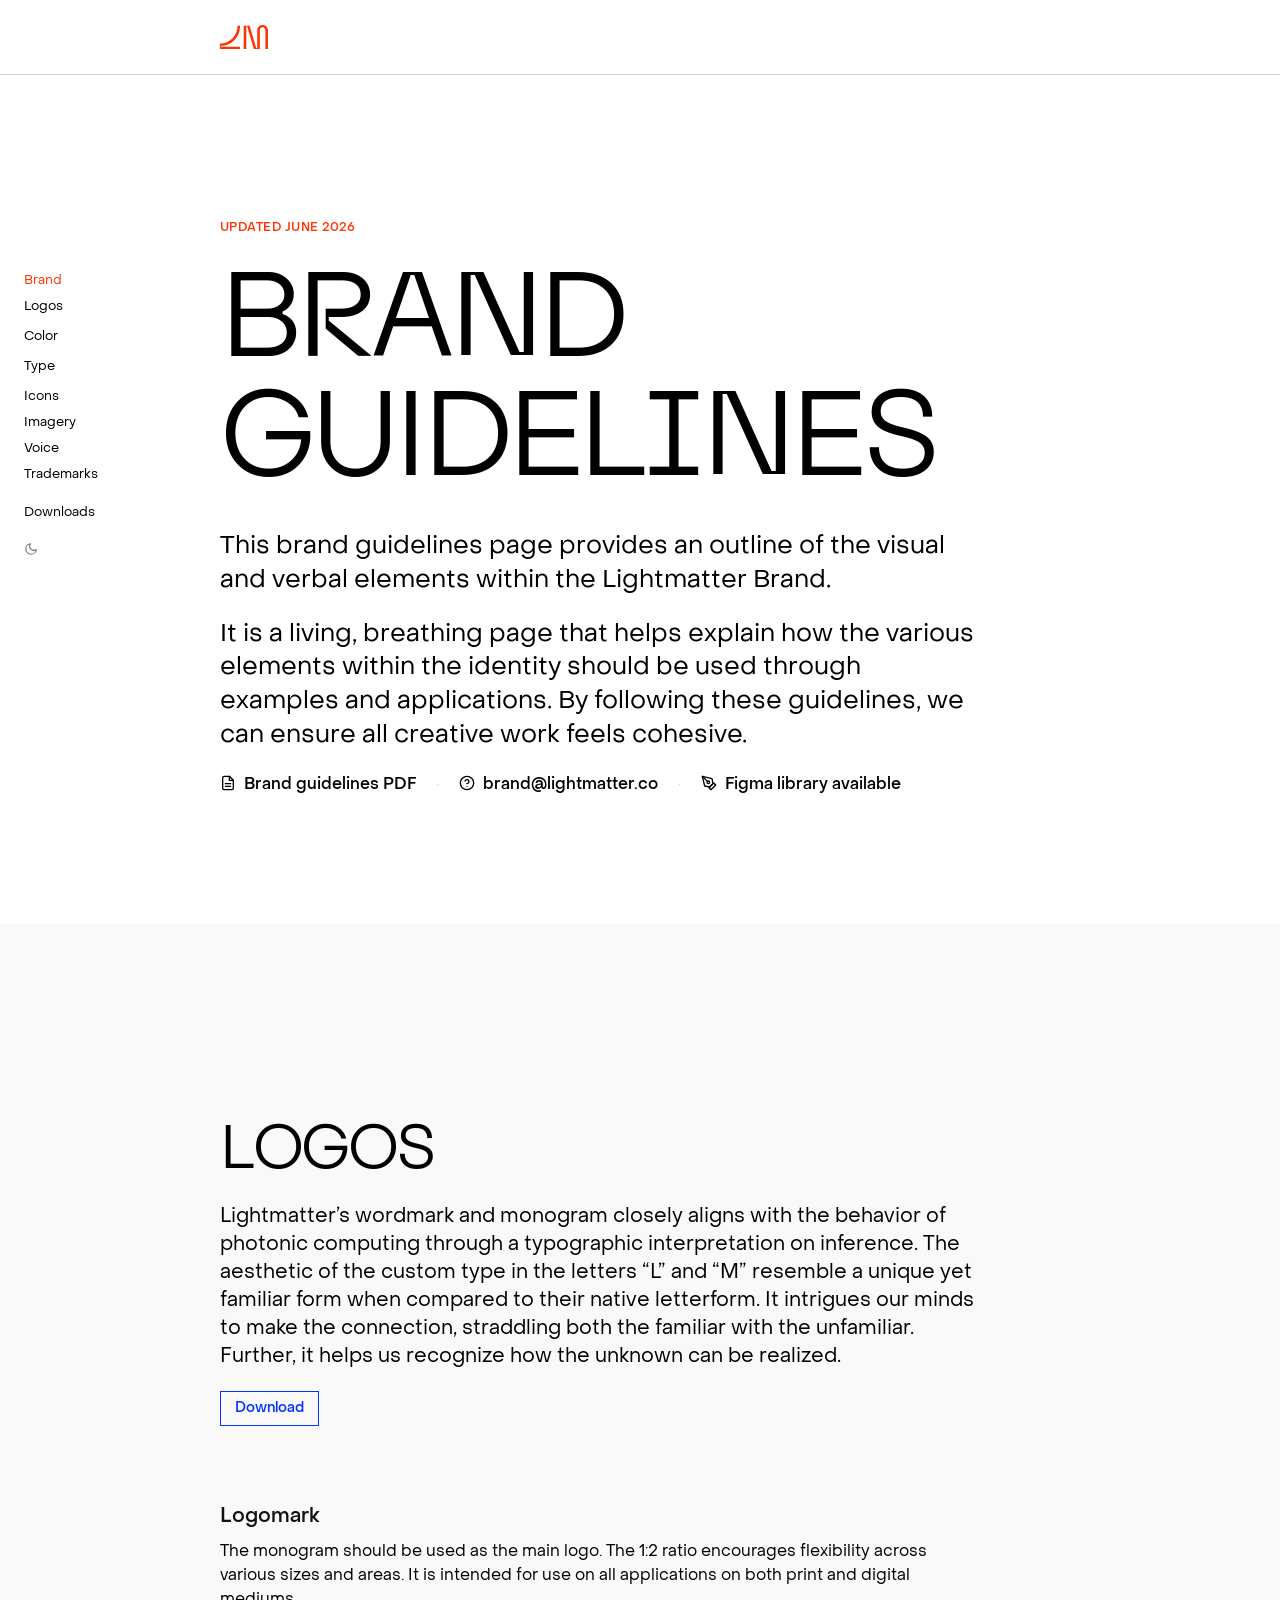
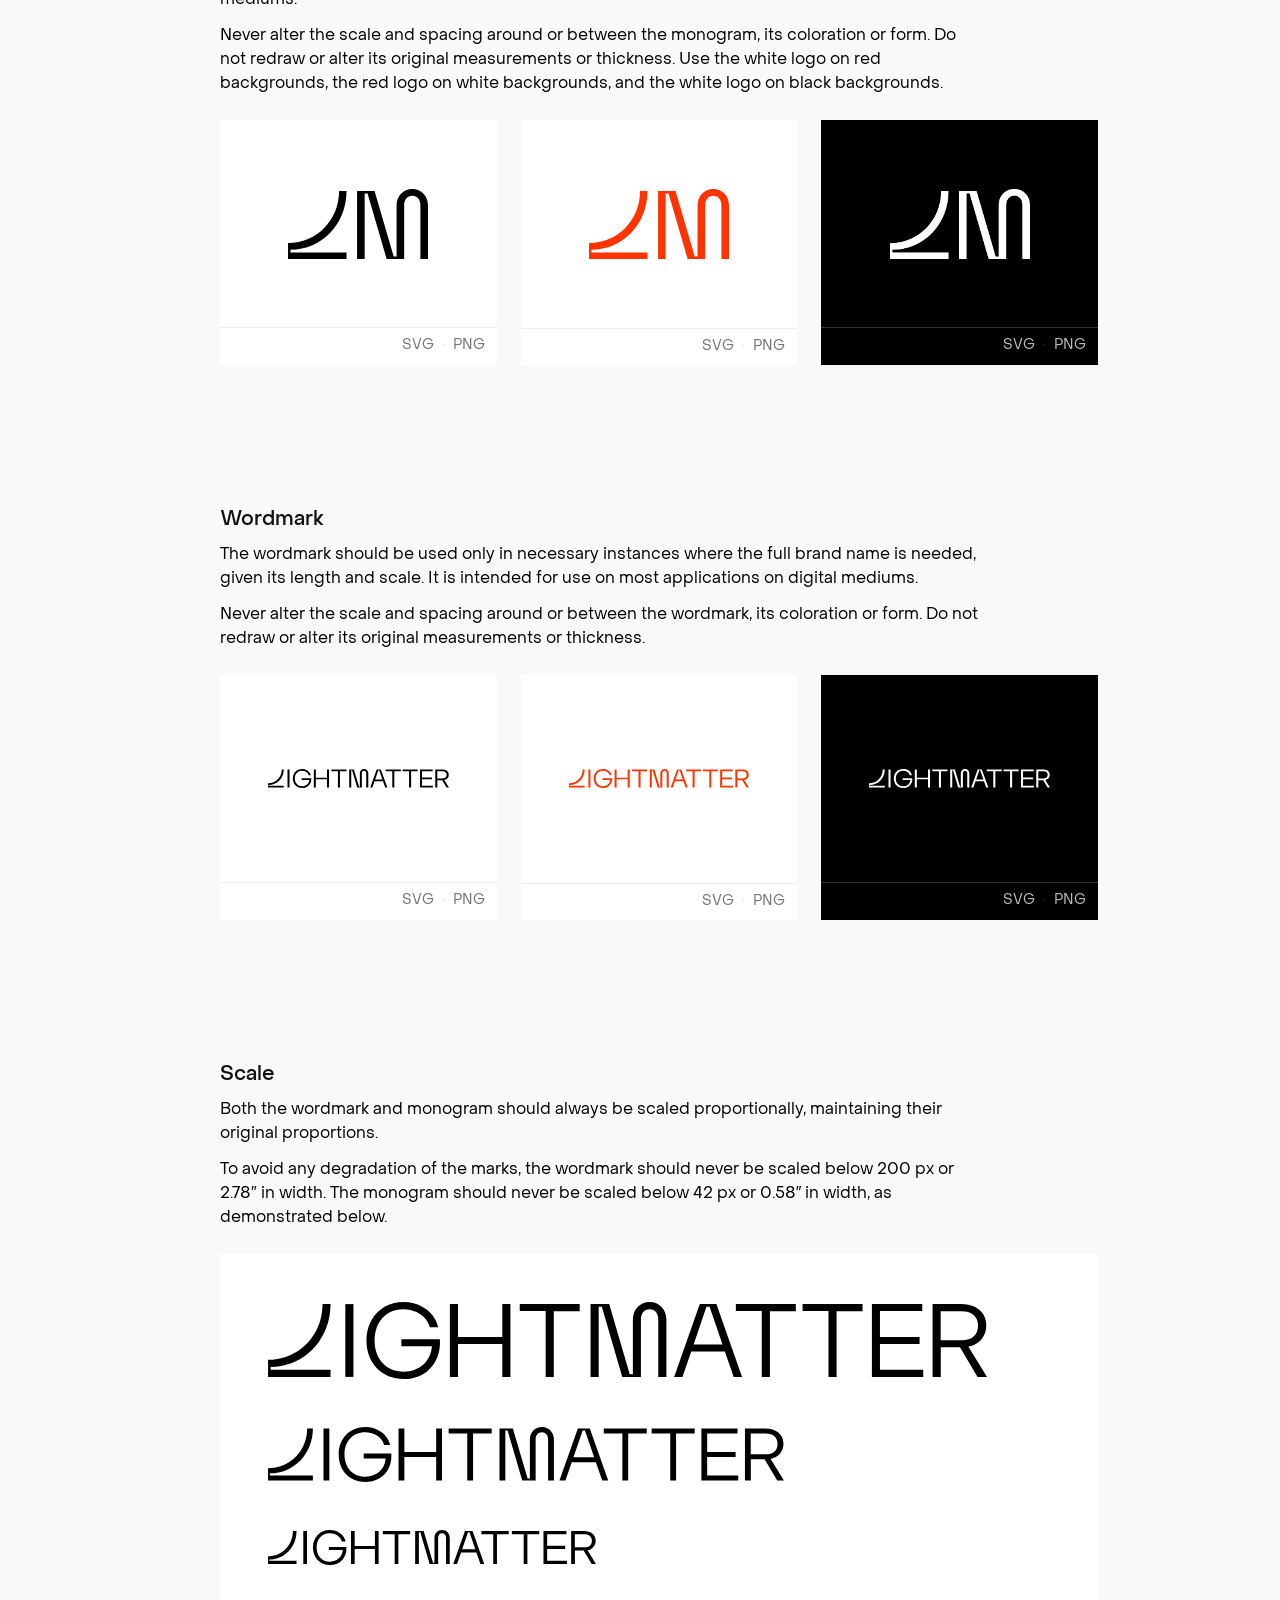
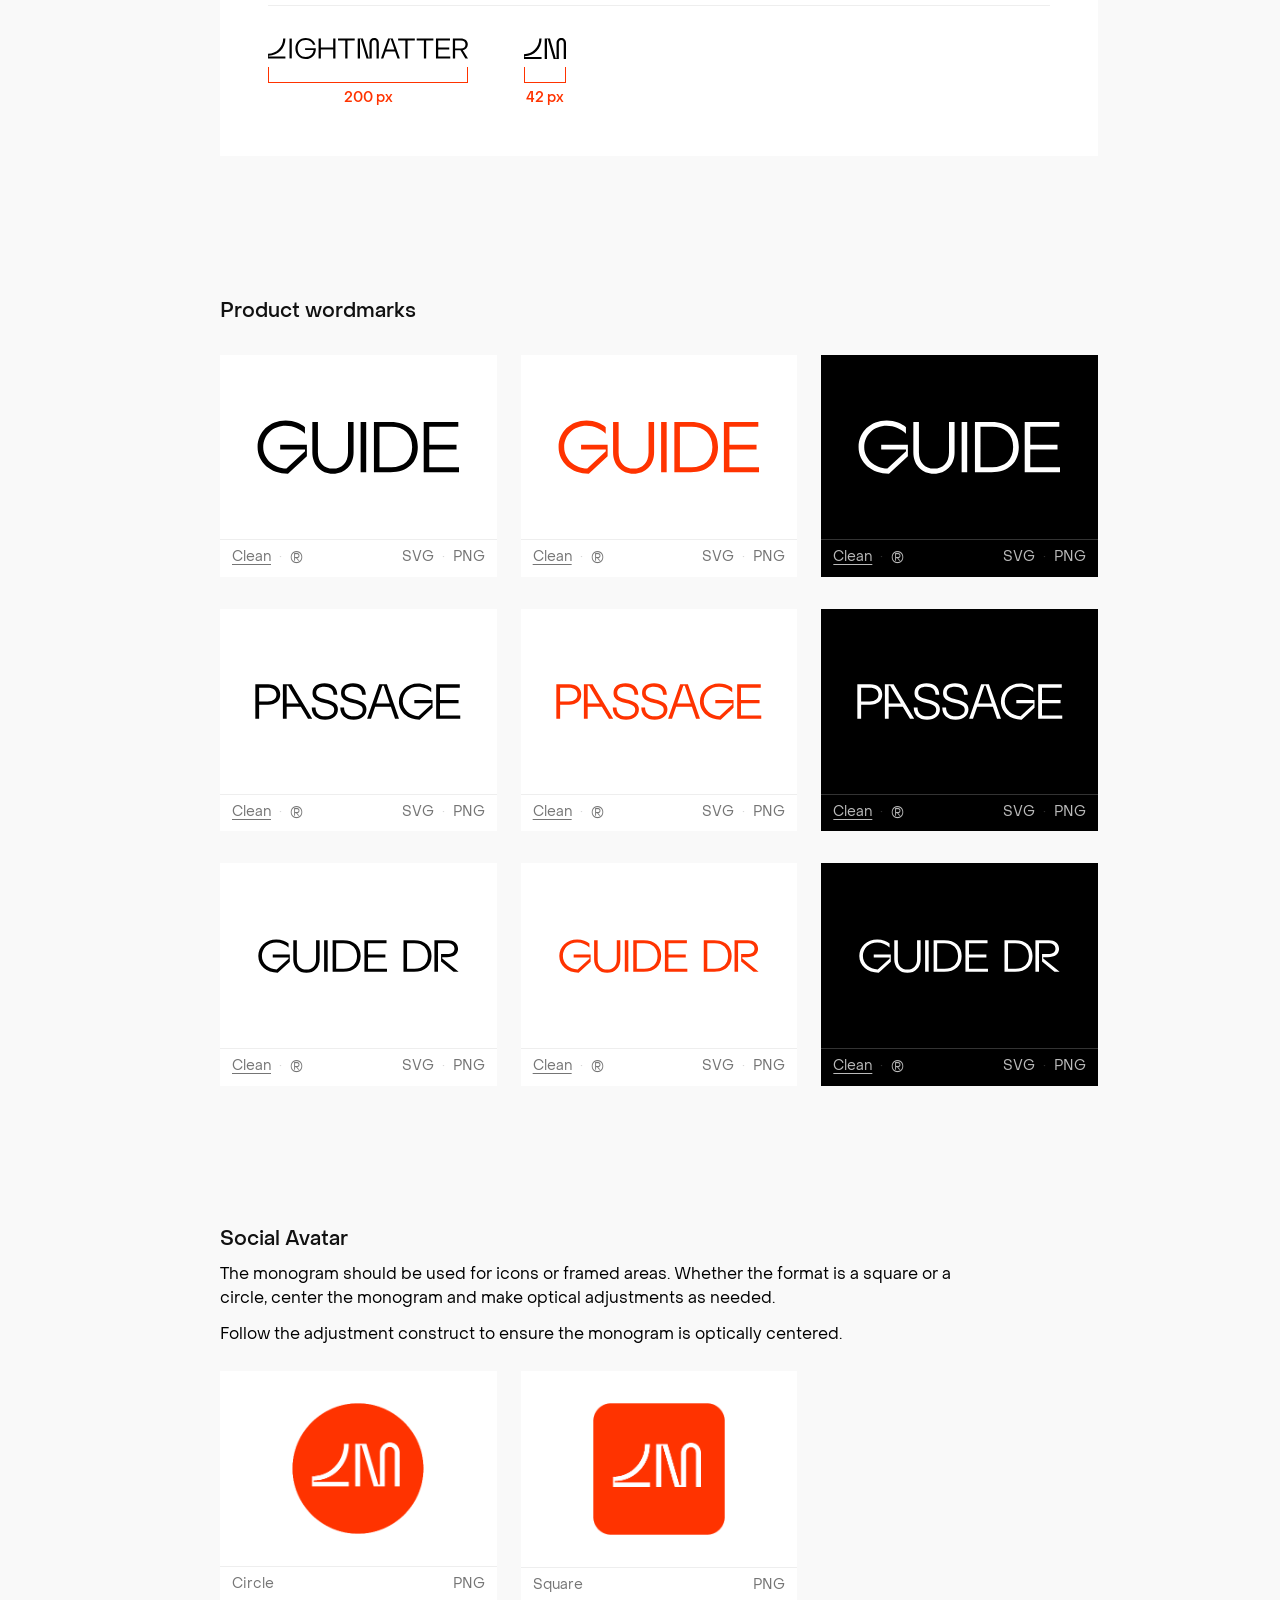
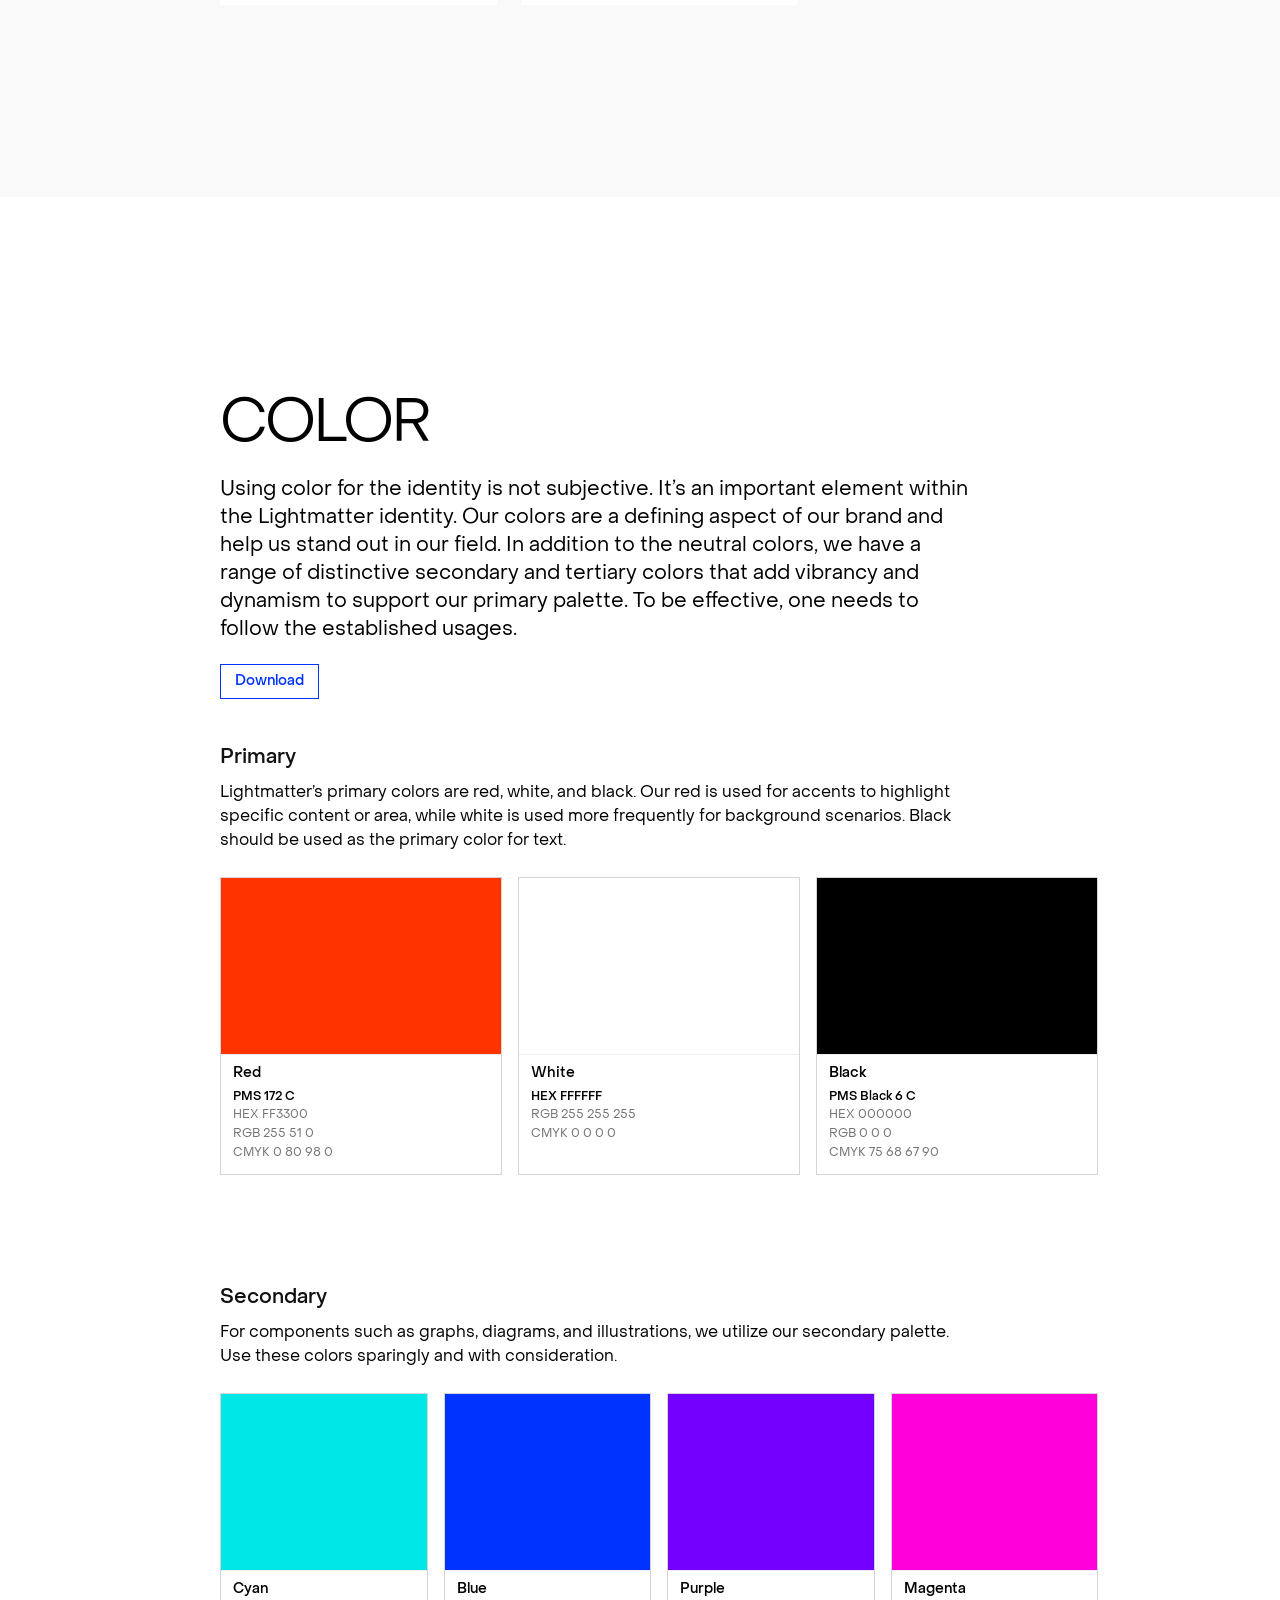
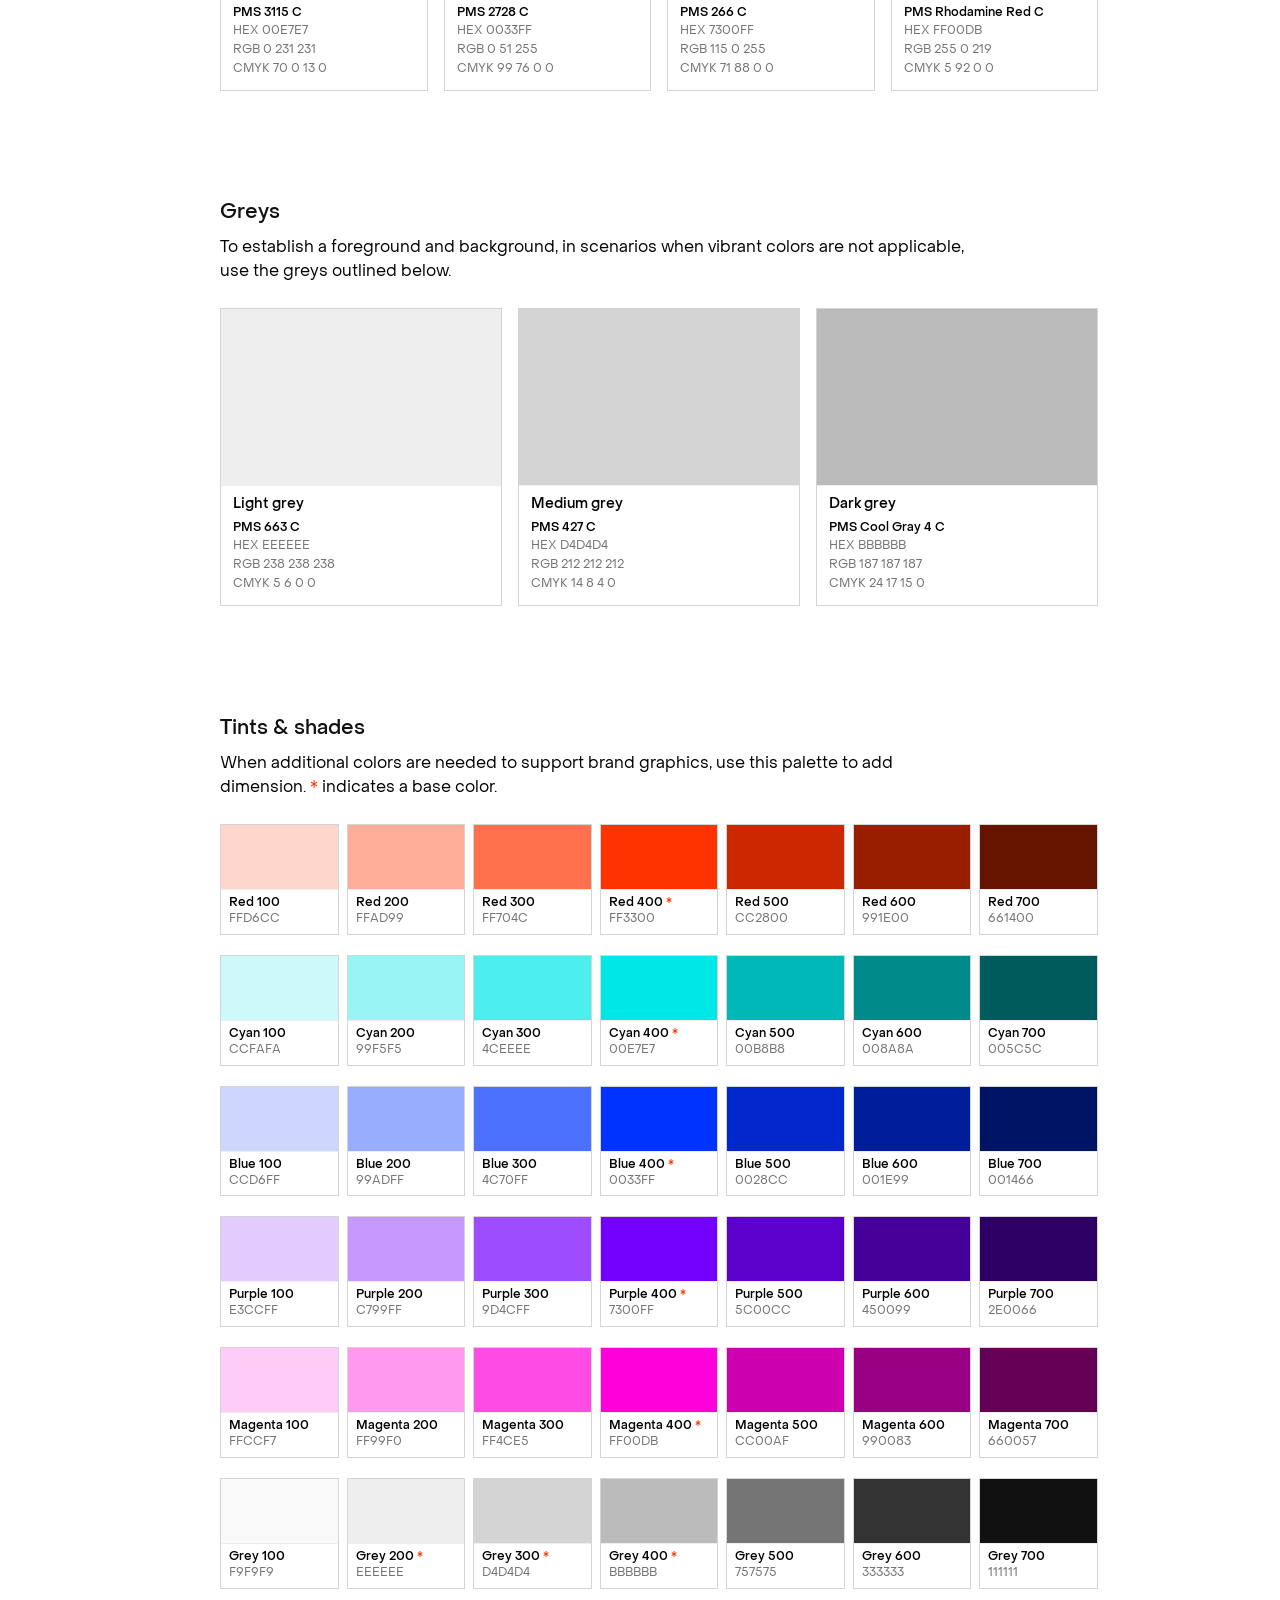
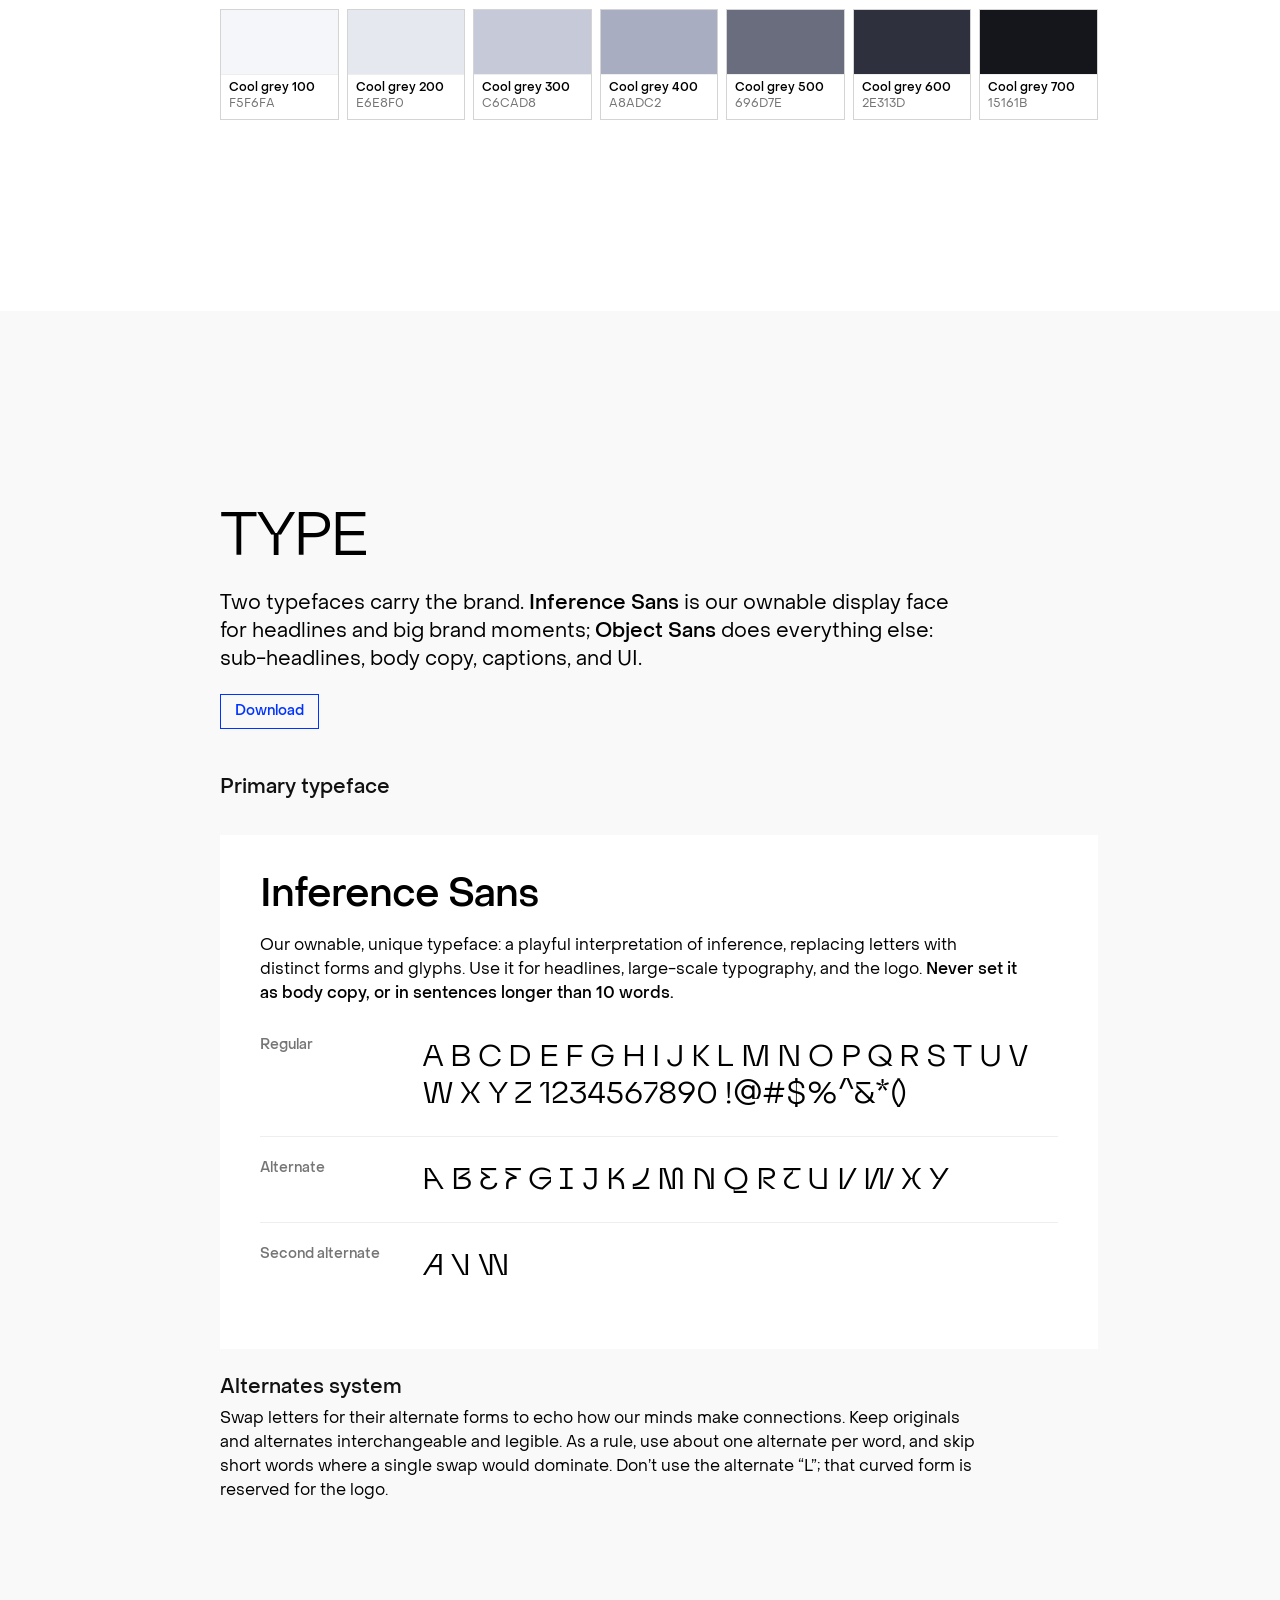
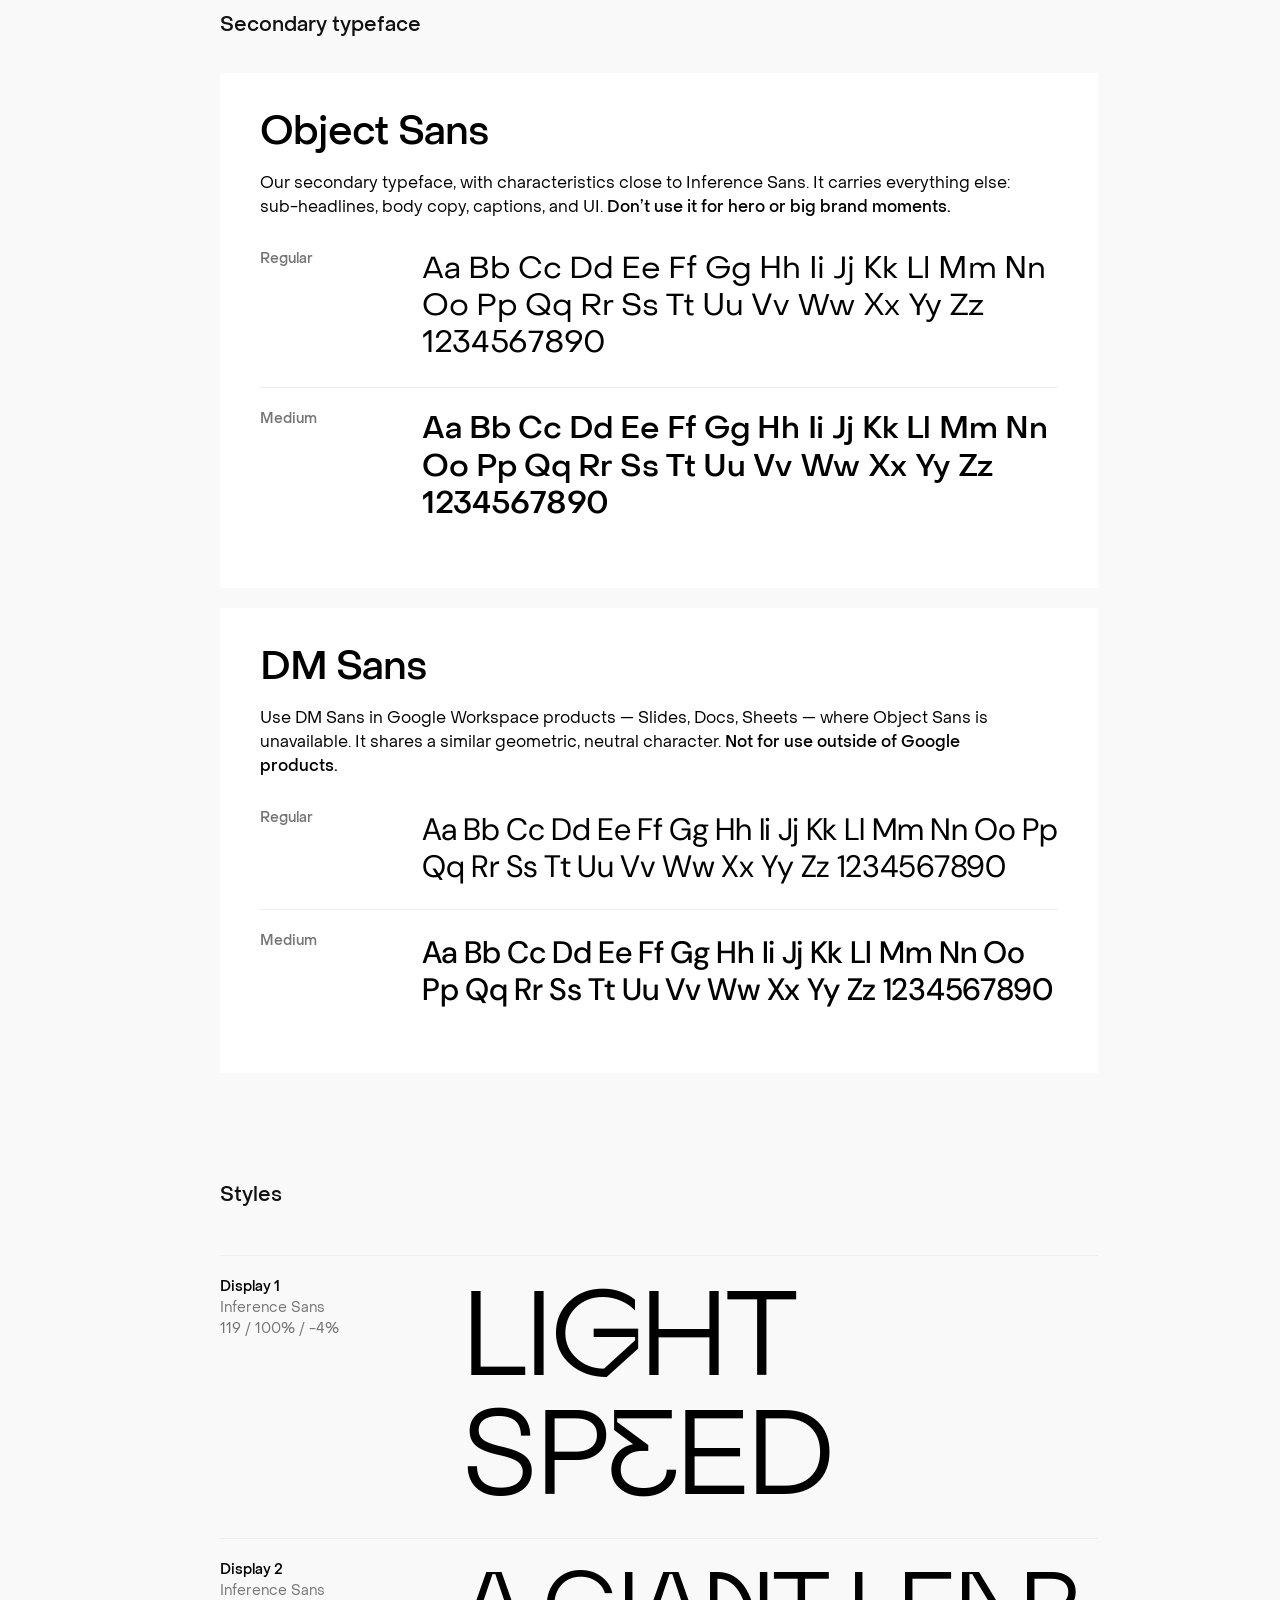
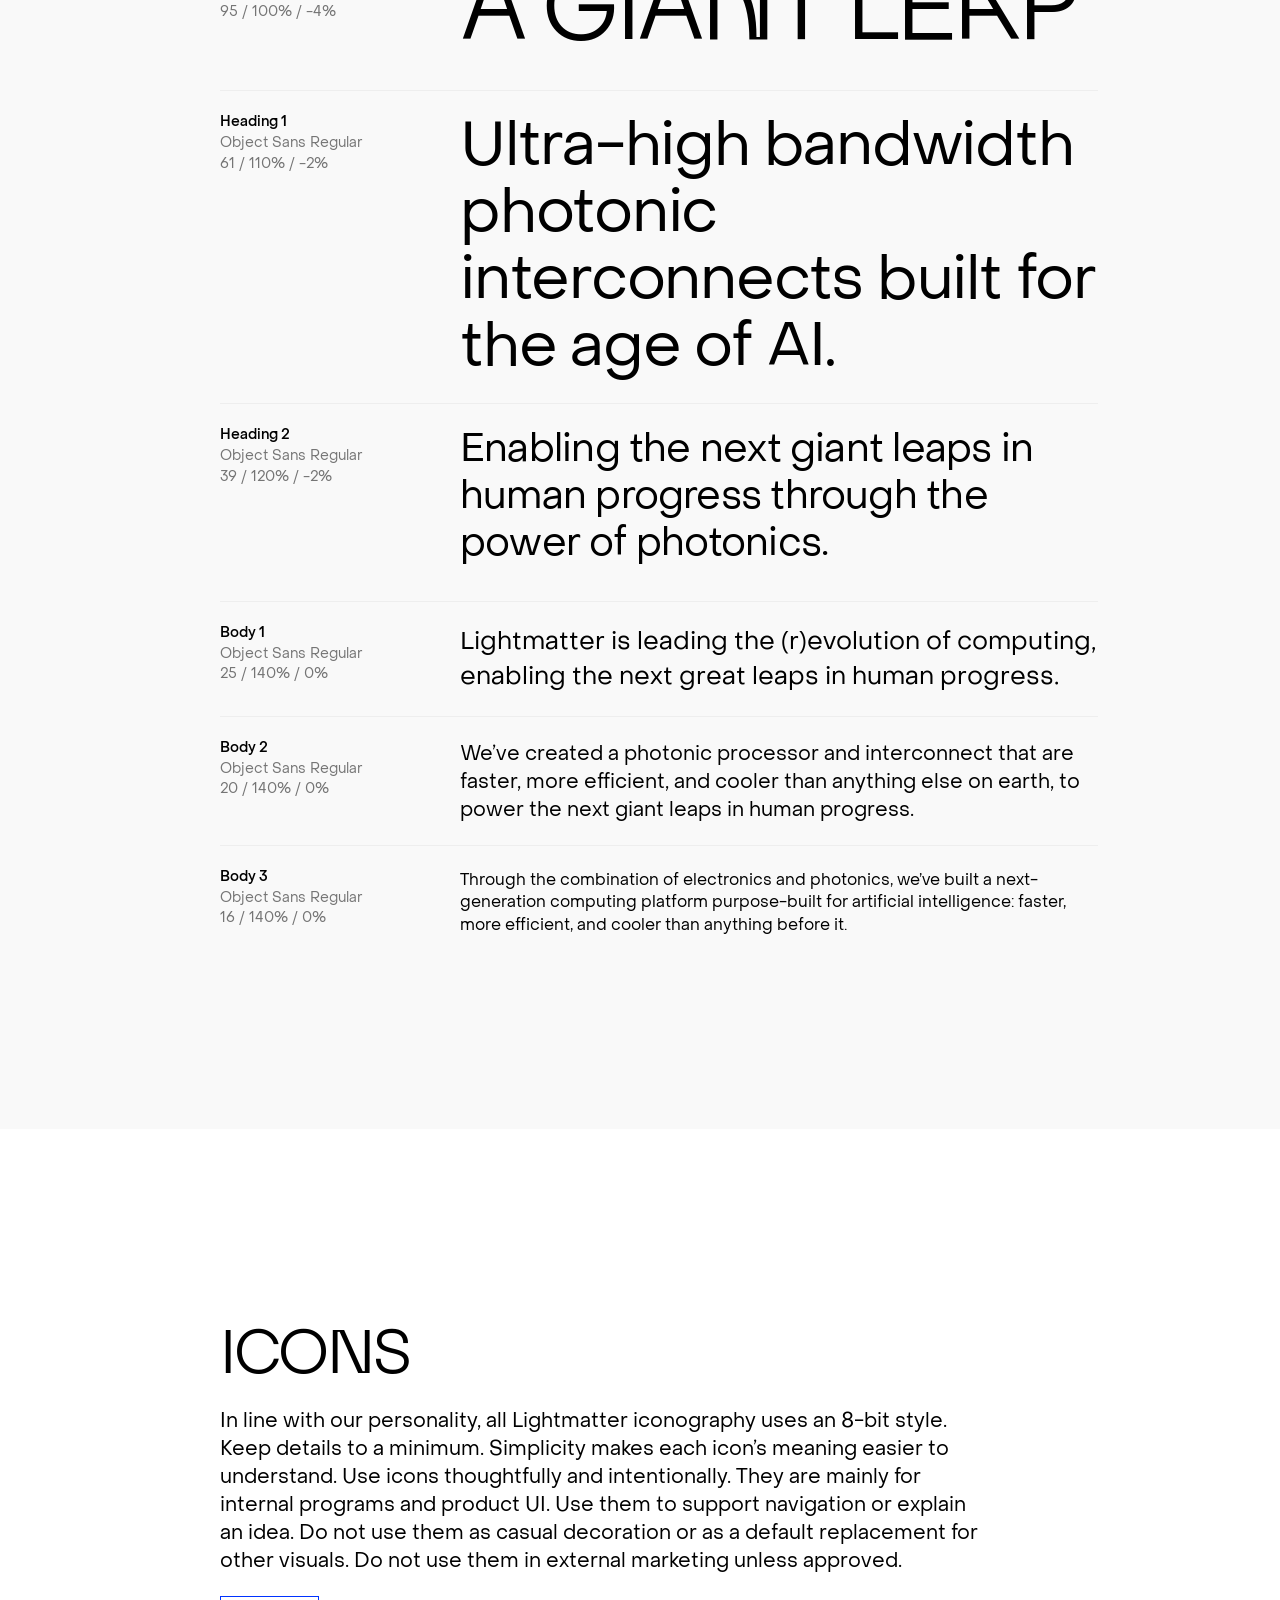
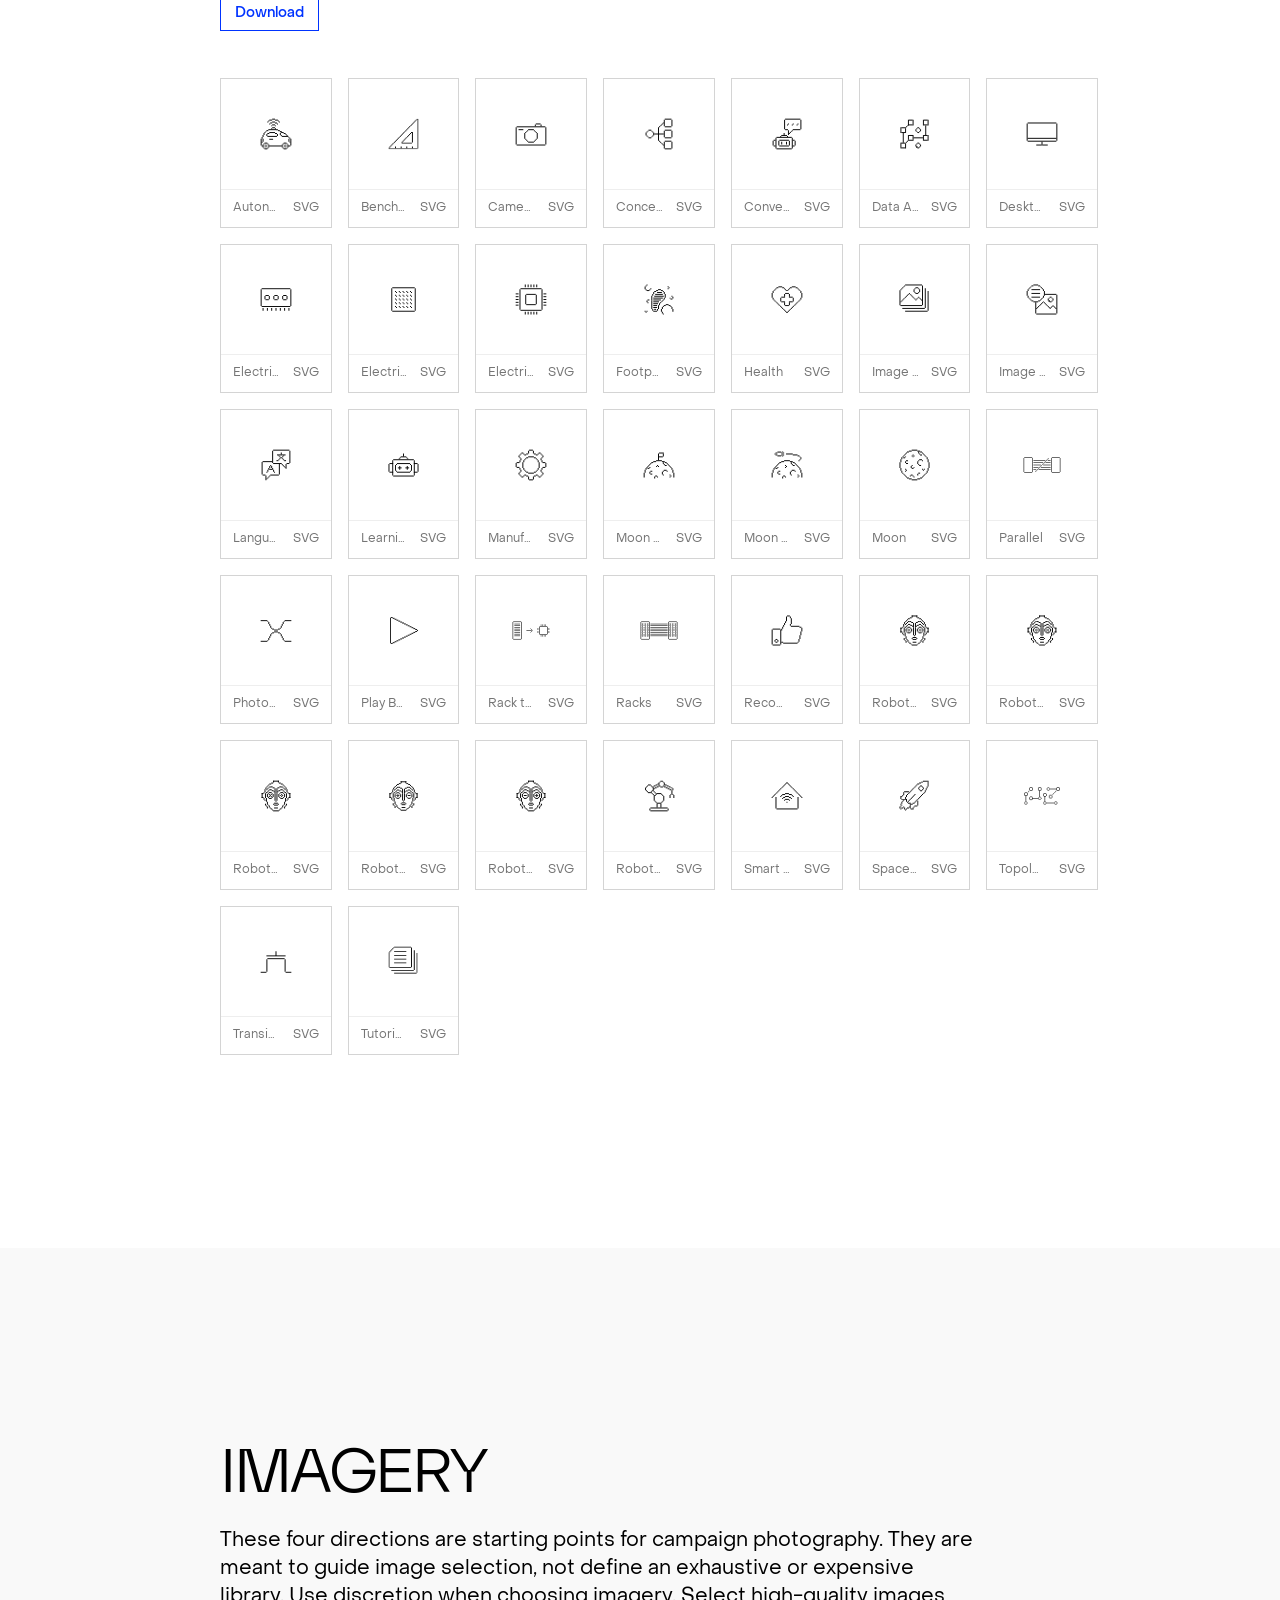
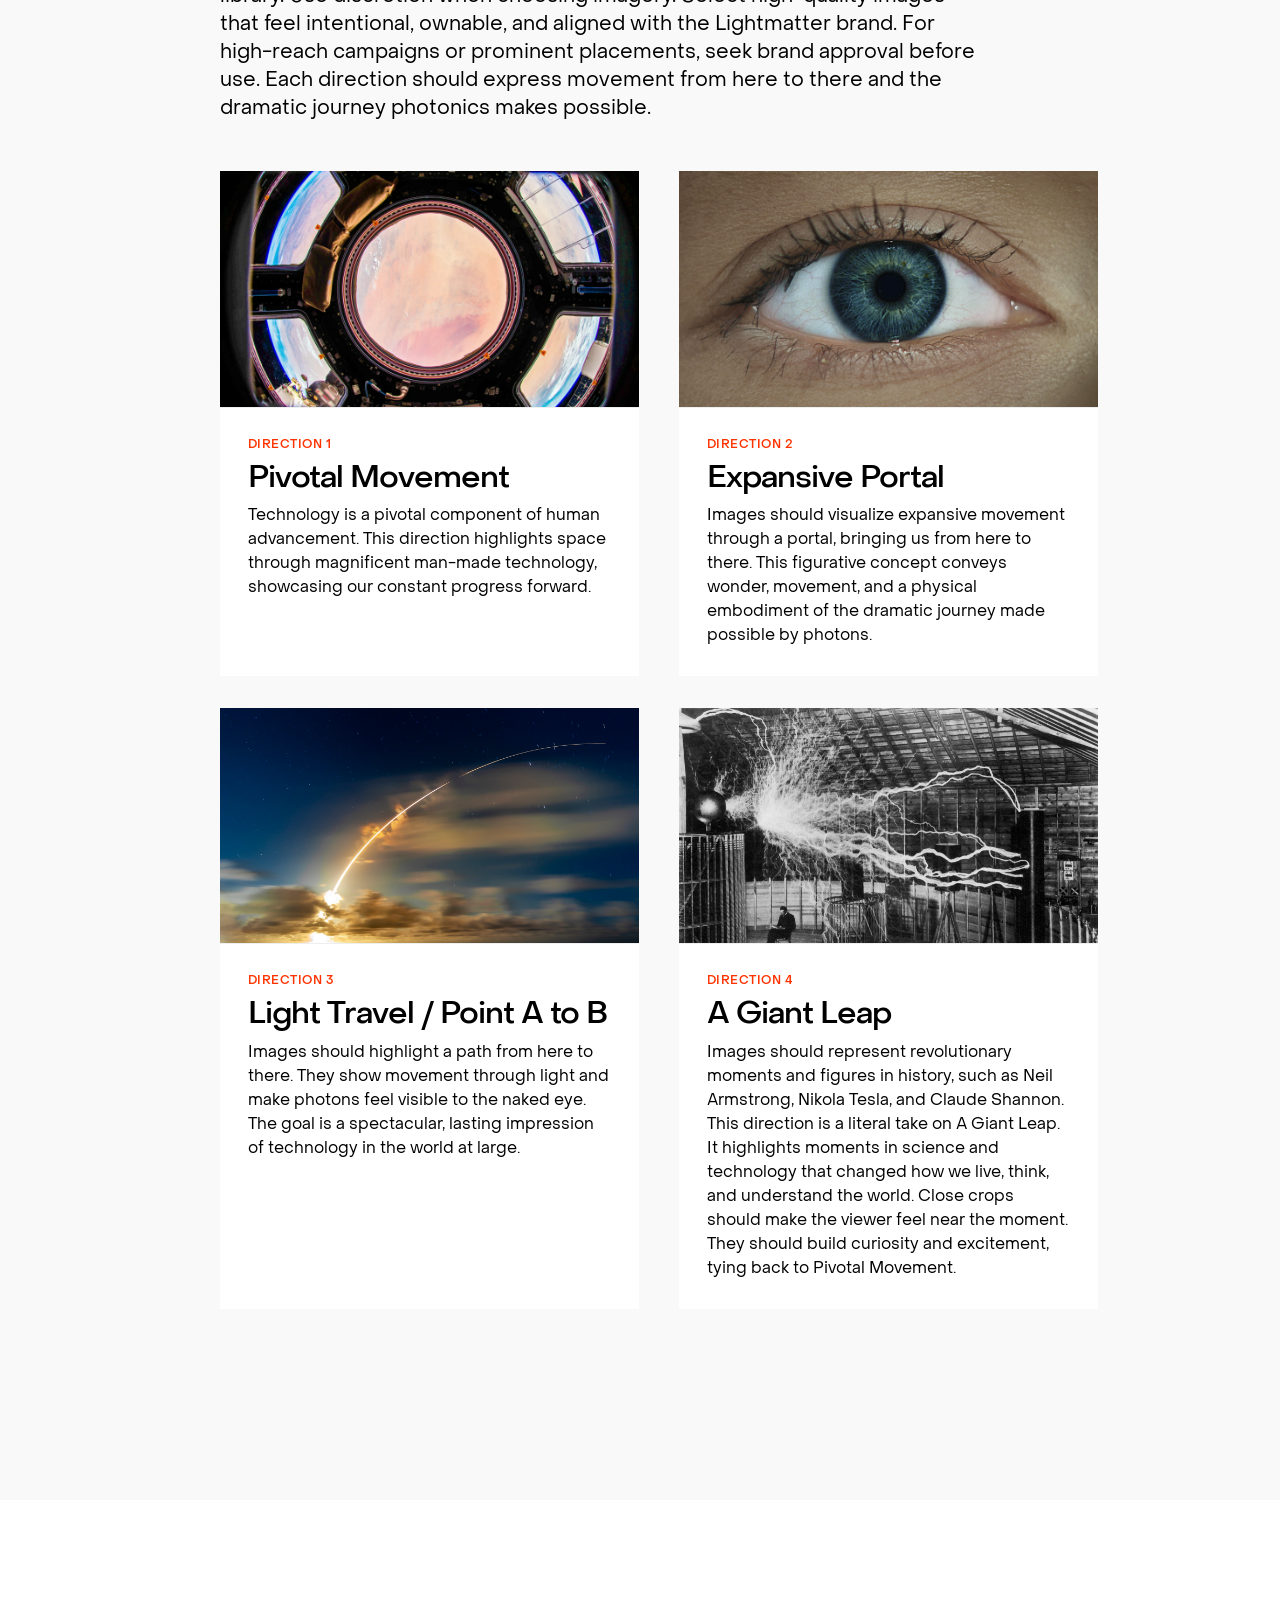
==== index.html @ 063f9e52 "Copy edit logomark usage bullet Co-Authored-By: Claude Sonnet 4.6 <noreply@anthropic.com>" ====
<!DOCTYPE html>
<html class="no-js overflow-x-hidden scroll-smooth" lang="en-US">
<head>
  <meta charset="UTF-8">
  <meta name="viewport" content="width=device-width, initial-scale=1.0">
  <title>Lightmatter Brand Guidelines</title>
  <meta name="robots" content="noindex, nofollow">

  <link rel="preconnect" href="https://fonts.googleapis.com">
  <link rel="preconnect" href="https://fonts.gstatic.com" crossorigin>
  <link href="https://fonts.googleapis.com/css2?family=DM+Sans:wght@400;500&display=swap" rel="stylesheet">
  <link rel="preload" href="assets/fonts/Inference_Sans.woff2" as="font" type="font/woff2">
  <link rel="preload" href="assets/fonts/ObjectSans-Regular.woff2" as="font" type="font/woff2">
  <link rel="preload" href="assets/fonts/ObjectSans-Medium.woff2" as="font" type="font/woff2">
  <link rel="icon" href="assets/images/logo-lm.svg" type="image/svg+xml">
  <link rel="stylesheet" href="assets/css/tailwind-generated.css">
  <link rel="stylesheet" href="assets/css/shared.css">

  <style>
    .h4 { font-family:'Object Sans',sans-serif; font-size:20px; font-weight:500; line-height:1.1; letter-spacing:0; color:#111; }
    .stylistic-alt { font-feature-settings:'ss01' 1; }
    .logo-toggle:hover { color:#FF3300; }
    .logo-toggle.active { text-decoration:underline; text-underline-offset:3px; }

    .icon-grid > div,
    .icon-grid > div > div:last-child,
    .icon-grid > div > div:last-child > span { min-width:0; }
    .icon-grid > div > div:last-child > span { overflow:hidden; text-overflow:ellipsis; white-space:nowrap; }
    .icon-copy { cursor:pointer; }
    .icon-copy:focus-visible { outline:2px solid #FF3300; outline-offset:-2px; }

    .voice-highlight { color:#111; cursor:pointer; transition:color .15s ease; }
    .voice-highlight:focus-visible { outline:2px solid currentColor; outline-offset:3px; }
    .voice-highlight[data-voice="daring"]:hover,
    .voice-highlight[data-voice="daring"]:focus-visible,
    .voice-highlight[data-voice="daring"].is-highlighted { color:#FF3300 !important; }
    .voice-highlight[data-voice="playful"]:hover,
    .voice-highlight[data-voice="playful"]:focus-visible,
    .voice-highlight[data-voice="playful"].is-highlighted { color:#FF00DB !important; }
    .voice-highlight[data-voice="optimistic"]:hover,
    .voice-highlight[data-voice="optimistic"]:focus-visible,
    .voice-highlight[data-voice="optimistic"].is-highlighted { color:#0033FF !important; }
    .voice-highlight[data-voice="smart"]:hover,
    .voice-highlight[data-voice="smart"]:focus-visible,
    .voice-highlight[data-voice="smart"].is-highlighted { color:#7300FF !important; }
    [data-voice-trigger] { transition:opacity .15s ease; }
    #voice-example.voice-active [data-voice-trigger]:not(.is-highlighted) { opacity:0; }

    html.dark main > section   { border-top:1px solid #1e1e1e; }
    html.dark main > section:first-child { border-top:none; }
    html.dark #attribution-copy       { color:#fff; border-color:#fff; }
    html.dark #attribution-copy:hover { background-color:#fff; color:#000; }
    html.dark header a[href="#brand-guidelines"] img { filter:brightness(0) invert(1); }
    html.dark .h4              { color:#e5e5e5; }
    html.dark .voice-highlight { color:#ccc; }
    html.dark .icon-grid img   { filter:invert(1); }
    html.dark #logo-scale img  { filter:invert(1); }
    html.dark #logo-scale .border-red-500 { border-color:#FF3300 !important; }
    html.dark #logos .bg-gray-900    { background-color:#0d0d0d !important; }
    html.dark #logos .border-gray-700 { border-color:#1e1e1e; }
    html.dark .logo-toggle     { color:#666; }
    html.dark .logo-toggle:hover { color:#FF3300; }
    html.dark .logo-toggle.active { text-decoration:underline; text-underline-offset:3px; }
  </style>
</head>

<body class="antialiased flex flex-col min-h-screen font-sans bg-white text-gray-900">

  <!-- ── Nav ─────────────────────────────────────────────────────────────── -->
  <header class="fixed left-0 right-0 top-0 z-50 h-header border-b border-gray-300 bg-white/95 backdrop-blur">
    <div class="container-fluid h-full">
      <div class="h-full flex items-center justify-between gap-6">
        <a class="flex items-baseline gap-5 shrink-0" href="#brand-guidelines">
          <img width="48" height="24" src="assets/images/logos/lm-logomark-red.svg" alt="Lightmatter">
        </a>
        <!-- Header nav: fills in below 2xl, where the side rail is hidden -->
        <nav class="hidden md:flex xl:hidden items-center gap-4" aria-label="Sections">
          <a class="nav-link" href="#logos">Logos</a>
          <a class="nav-link" href="#color">Color</a>
          <a class="nav-link" href="#type">Type</a>
          <a class="nav-link" href="#icons">Icons</a>
          <a class="nav-link" href="#imagery">Imagery</a>
          <a class="nav-link" href="#voice">Voice</a>
          <a class="nav-link" href="#trademarks">Trademarks</a>
          <a class="nav-link" href="downloads.html">Downloads</a>
        </nav>
        <!-- Right controls: dark mode toggle (always) + hamburger (mobile only) -->
        <div class="flex items-center gap-3 shrink-0">
          <button id="dark-toggle" type="button" onclick="toggleDarkMode()"
                  class="dark-toggle-btn xl:hidden -m-2 p-2 text-gray-900 hover:text-red-500 transition-colors"
                  aria-label="Switch to dark mode">
            <svg class="dark-toggle-moon w-5 h-5" viewBox="0 0 24 24" fill="none" stroke="currentColor" stroke-width="2" stroke-linecap="round" stroke-linejoin="round" aria-hidden="true">
              <path d="M21 12.79A9 9 0 1 1 11.21 3 7 7 0 0 0 21 12.79z"/>
            </svg>
            <svg class="dark-toggle-sun w-5 h-5 hidden" viewBox="0 0 24 24" fill="none" stroke="currentColor" stroke-width="2" stroke-linecap="round" stroke-linejoin="round" aria-hidden="true">
              <circle cx="12" cy="12" r="5"/><line x1="12" y1="1" x2="12" y2="3"/><line x1="12" y1="21" x2="12" y2="23"/><line x1="4.22" y1="4.22" x2="5.64" y2="5.64"/><line x1="18.36" y1="18.36" x2="19.78" y2="19.78"/><line x1="1" y1="12" x2="3" y2="12"/><line x1="21" y1="12" x2="23" y2="12"/><line x1="4.22" y1="19.78" x2="5.64" y2="18.36"/><line x1="18.36" y1="5.64" x2="19.78" y2="4.22"/>
            </svg>
          </button>
          <button id="menu-toggle" type="button" class="md:hidden -m-2 p-2 text-gray-900 hover:text-red-500 transition-colors" aria-label="Open menu" aria-expanded="false" aria-controls="mobile-menu">
            <svg class="icon-open w-6 h-6" viewBox="0 0 24 24" fill="none" stroke="currentColor" stroke-width="2" stroke-linecap="round" aria-hidden="true"><path d="M3 6h18M3 12h18M3 18h18"/></svg>
            <svg class="icon-close hidden w-6 h-6" viewBox="0 0 24 24" fill="none" stroke="currentColor" stroke-width="2" stroke-linecap="round" aria-hidden="true"><path d="M5 5l14 14M19 5L5 19"/></svg>
          </button>
        </div>
      </div>
    </div>
    <!-- Mobile dropdown -->
    <div id="mobile-menu" class="mobile-menu md:hidden absolute left-0 right-0 top-full border-b border-gray-300 bg-white/95 backdrop-blur" aria-hidden="true">
      <nav class="container-fluid flex flex-col py-2" aria-label="Sections">
        <a class="nav-link-mobile" href="#logos">Logos</a>
        <a class="nav-link-mobile" href="#color">Color</a>
        <a class="nav-link-mobile" href="#type">Type</a>
        <a class="nav-link-mobile" href="#icons">Icons</a>
        <a class="nav-link-mobile" href="#imagery">Imagery</a>
        <a class="nav-link-mobile" href="#voice">Voice</a>
        <a class="nav-link-mobile" href="#trademarks">Trademarks</a>
        <a class="nav-link-mobile" href="downloads.html">Downloads</a>
      </nav>
    </div>
  </header>

  <aside id="toc-rail" class="post-toc-wrap hidden xl:block fixed -translate-y-1/2 z-40">
    <div class="post-toc-inner toc-collapsed font-sans">
      <ul class="toc-list flex flex-col gap-2">
        <!-- Hero -->
        <li class="toc-group flex flex-col">
          <div class="toc-item active" data-level="h2">
            <a class="toc-a" href="#brand-guidelines">
              <div class="toc-text"><span class="toc-text-inner">Brand</span></div>
            </a>
          </div>
        </li>

        <!-- Logo Group -->
        <li class="toc-group flex flex-col">
          <div class="toc-item" data-level="h2">
            <a class="toc-a" href="#logos">
              <div class="toc-text"><span class="toc-text-inner">Logos</span></div>
            </a>
          </div>
          <ul class="toc-sub-list flex flex-col gap-1.5 pt-2">
            <li class="toc-item" data-level="h3">
              <a class="toc-a" href="#logo-logomark">
                <div class="toc-text"><span class="toc-text-inner">Logomark</span></div>
              </a>
            </li>
            <li class="toc-item" data-level="h3">
              <a class="toc-a" href="#logo-wordmark">
                <div class="toc-text"><span class="toc-text-inner">Wordmark</span></div>
              </a>
            </li>
            <li class="toc-item" data-level="h3">
              <a class="toc-a" href="#logo-scale">
                <div class="toc-text"><span class="toc-text-inner">Scale</span></div>
              </a>
            </li>
            <li class="toc-item" data-level="h3">
              <a class="toc-a" href="#logo-products">
                <div class="toc-text"><span class="toc-text-inner">Products</span></div>
              </a>
            </li>
            <li class="toc-item" data-level="h3">
              <a class="toc-a" href="#logo-social">
                <div class="toc-text"><span class="toc-text-inner">Avatar</span></div>
              </a>
            </li>
          </ul>
        </li>
        
        <!-- Color Group -->
        <li class="toc-group flex flex-col">
          <div class="toc-item" data-level="h2">
            <a class="toc-a" href="#color">
              <div class="toc-text"><span class="toc-text-inner">Color</span></div>
            </a>
          </div>
          <ul class="toc-sub-list flex flex-col gap-1.5 pt-2">
            <li class="toc-item" data-level="h3">
              <a class="toc-a" href="#color-primary">
                <div class="toc-text"><span class="toc-text-inner">Primary</span></div>
              </a>
            </li>
            <li class="toc-item" data-level="h3">
              <a class="toc-a" href="#color-secondary">
                <div class="toc-text"><span class="toc-text-inner">Secondary</span></div>
              </a>
            </li>
            <li class="toc-item" data-level="h3">
              <a class="toc-a" href="#color-greys">
                <div class="toc-text"><span class="toc-text-inner">Greys</span></div>
              </a>
            </li>
            <li class="toc-item" data-level="h3">
              <a class="toc-a" href="#color-tints">
                <div class="toc-text"><span class="toc-text-inner">Tints</span></div>
              </a>
            </li>
          </ul>
        </li>
        
        <!-- Type Group -->
        <li class="toc-group flex flex-col">
          <div class="toc-item" data-level="h2">
            <a class="toc-a" href="#type">
              <div class="toc-text"><span class="toc-text-inner">Type</span></div>
            </a>
          </div>
          <ul class="toc-sub-list flex flex-col gap-1.5 pt-2">
            <li class="toc-item" data-level="h3">
              <a class="toc-a" href="#type-display">
                <div class="toc-text"><span class="toc-text-inner">Primary</span></div>
              </a>
            </li>
            <li class="toc-item" data-level="h3">
              <a class="toc-a" href="#type-text">
                <div class="toc-text"><span class="toc-text-inner">Secondary</span></div>
              </a>
            </li>
            <li class="toc-item" data-level="h3">
              <a class="toc-a" href="#type-styles">
                <div class="toc-text"><span class="toc-text-inner">Styles</span></div>
              </a>
            </li>
          </ul>
        </li>
        
        <!-- Icons Group -->
        <li class="toc-group flex flex-col">
          <div class="toc-item" data-level="h2">
            <a class="toc-a" href="#icons">
              <div class="toc-text"><span class="toc-text-inner">Icons</span></div>
            </a>
          </div>
        </li>
        
        <!-- Imagery Group -->
        <li class="toc-group flex flex-col">
          <div class="toc-item" data-level="h2">
            <a class="toc-a" href="#imagery">
              <div class="toc-text"><span class="toc-text-inner">Imagery</span></div>
            </a>
          </div>
        </li>
        
        <!-- Voice Group -->
        <li class="toc-group flex flex-col">
          <div class="toc-item" data-level="h2">
            <a class="toc-a" href="#voice">
              <div class="toc-text"><span class="toc-text-inner">Voice</span></div>
            </a>
          </div>
        </li>
        
        <!-- Trademarks Group -->
        <li class="toc-group flex flex-col">
          <div class="toc-item" data-level="h2">
            <a class="toc-a" href="#trademarks">
              <div class="toc-text"><span class="toc-text-inner">Trademarks</span></div>
            </a>
          </div>
          <ul class="toc-sub-list flex flex-col gap-1.5 pt-2">
            <li class="toc-item" data-level="h3">
              <a class="toc-a" href="#trademark-list">
                <div class="toc-text"><span class="toc-text-inner">Marks</span></div>
              </a>
            </li>
            <li class="toc-item" data-level="h3">
              <a class="toc-a" href="#trademark-usage">
                <div class="toc-text"><span class="toc-text-inner">Usage</span></div>
              </a>
            </li>
            <li class="toc-item" data-level="h3">
              <a class="toc-a" href="#trademark-reference">
                <div class="toc-text"><span class="toc-text-inner">Reference</span></div>
              </a>
            </li>
            <li class="toc-item" data-level="h3">
              <a class="toc-a" href="#trademark-attribution">
                <div class="toc-text"><span class="toc-text-inner">Attribution</span></div>
              </a>
            </li>
          </ul>
        </li>

        <!-- Downloads -->
        <li class="toc-group flex flex-col mt-2">
          <div class="toc-item" data-level="h2">
            <a class="toc-a" href="downloads.html">
              <div class="toc-text"><span class="toc-text-inner">Downloads</span></div>
            </a>
          </div>
        </li>
      </ul>
      <button onclick="toggleDarkMode()"
              class="dark-toggle-btn mt-5 flex items-center gap-1.5 hover:text-red-500 transition-colors"
              style="color:#7a7a7a;font-size:12px;line-height:1;cursor:pointer;"
              aria-label="Switch to dark mode">
        <svg class="dark-toggle-moon w-3.5 h-3.5 shrink-0" viewBox="0 0 24 24" fill="none" stroke="currentColor" stroke-width="2" stroke-linecap="round" stroke-linejoin="round" aria-hidden="true">
          <path d="M21 12.79A9 9 0 1 1 11.21 3 7 7 0 0 0 21 12.79z"/>
        </svg>
        <svg class="dark-toggle-sun w-3.5 h-3.5 shrink-0 hidden" viewBox="0 0 24 24" fill="none" stroke="currentColor" stroke-width="2" stroke-linecap="round" stroke-linejoin="round" aria-hidden="true">
          <circle cx="12" cy="12" r="5"/><line x1="12" y1="1" x2="12" y2="3"/><line x1="12" y1="21" x2="12" y2="23"/><line x1="4.22" y1="4.22" x2="5.64" y2="5.64"/><line x1="18.36" y1="18.36" x2="19.78" y2="19.78"/><line x1="1" y1="12" x2="3" y2="12"/><line x1="21" y1="12" x2="23" y2="12"/><line x1="4.22" y1="19.78" x2="5.64" y2="18.36"/><line x1="18.36" y1="5.64" x2="19.78" y2="4.22"/>
        </svg>
      </button>
    </div>
  </aside>

  <main class="flex-1 pt-header">

    <!-- ── Hero ──────────────────────────────────────────────────────────── -->
    <section id="brand-guidelines" class="bg-white">
      <div class="container-fluid pt-20 pb-16 md:pt-28 md:pb-24 xl:pt-36 xl:pb-32">
        <p class="eyebrow">Updated June 2026</p>
        <h1 class="font-display font-normal text-[39px] md:text-[61px] leading-none lg:text-6xl xl:text-7xl mt-6 tracking-[-1.56px] md:tracking-[-2.44px] lg:tracking-[-3.8px] xl:tracking-[-4.76px] animate-type">Brand<br>Guidelines</h1>
        <div class="text-[25px] leading-[1.35] max-w-[760px] mt-8 flex flex-col gap-5">
          <p>This brand guidelines page provides an outline of the visual and verbal elements within the Lightmatter Brand.</p>
          <p>It is a living, breathing page that helps explain how the various elements within the identity should be used through examples and applications. By following these guidelines, we can ensure all creative work feels cohesive.</p>
          <div class="flex flex-wrap items-center gap-x-5 gap-y-2">
            <a href="assets/documents/lm-brand-guidelines.pdf" class="inline-flex items-center gap-2 text-base font-medium text-gray-900 hover:text-red-500 transition-colors" target="_blank" rel="noopener">
              <svg class="w-4 h-4 shrink-0" style="margin-top:-3px" viewBox="0 0 24 24" fill="none" stroke="currentColor" stroke-width="2" stroke-linecap="round" stroke-linejoin="round" aria-hidden="true"><path d="M14 2H6a2 2 0 0 0-2 2v16a2 2 0 0 0 2 2h12a2 2 0 0 0 2-2V8z"/><polyline points="14 2 14 8 20 8"/><line x1="16" y1="13" x2="8" y2="13"/><line x1="16" y1="17" x2="8" y2="17"/></svg>
              Brand guidelines PDF
            </a>
            <span class="inline-flex items-center leading-none text-base text-gray-300" aria-hidden="true">·</span>
            <a href="mailto:brand@lightmatter.co" class="inline-flex items-center gap-2 text-base font-medium text-gray-900 hover:text-red-500 transition-colors">
              <svg class="w-4 h-4 shrink-0" style="margin-top:-3px" viewBox="0 0 24 24" fill="none" stroke="currentColor" stroke-width="2" stroke-linecap="round" stroke-linejoin="round" aria-hidden="true"><circle cx="12" cy="12" r="10"/><path d="M9.09 9a3 3 0 0 1 5.83 1c0 2-3 3-3 3"/><path d="M12 17h.01"/></svg>
              brand@lightmatter.co
            </a>
            <span class="inline-flex items-center leading-none text-base text-gray-300" aria-hidden="true">·</span>
            <span class="inline-flex items-center gap-2 text-base font-medium text-gray-900">
              <svg class="w-4 h-4 shrink-0" style="margin-top:-3px" viewBox="0 0 24 24" fill="none" stroke="currentColor" stroke-width="2" stroke-linecap="round" stroke-linejoin="round" aria-hidden="true"><path d="M12 19l7-7 3 3-7 7-3-3z"/><path d="M18 13L16.5 5.5 2 2l3.5 14.5L13 18l5-5z"/><path d="M2 2l7.586 7.586"/><circle cx="11" cy="11" r="2"/></svg>
              Figma library available
            </span>
          </div>
        </div>
      </div>
    </section>

    <!-- ── Logo ──────────────────────────────────────────────────────────── -->
    <section id="logos" class="bg-gray-100">
      <div class="container-fluid py-24 md:py-36 xl:py-48 flex flex-col gap-16 md:gap-20">
        <div class="flex flex-col gap-5 max-w-[760px]">
          <h2 class="font-display font-normal text-[31px] md:text-4xl tracking-[-1.24px] md:tracking-[-2.44px] leading-[1.1]">Logos</h2>
          <p class="text-[20px] leading-[1.4]">Lightmatter’s wordmark and monogram closely aligns with the behavior of photonic computing through a typographic interpretation on inference. The aesthetic of the custom type in the letters “L” and “M” resemble a unique yet familiar form when compared to their native letterform. It intrigues our minds to make the connection, straddling both the familiar with the unfamiliar. Further, it helps us recognize how the unknown can be realized.</p>
          <a href="downloads.html" class="cta-blue self-start px-3.5 py-2 text-sm font-medium">Download</a>
        </div>

        <!-- Logomark -->
        <div id="logo-logomark" class="flex flex-col gap-3">
          <p class="h4">Logomark</p>
          <div class="flex flex-col gap-3 max-w-[760px] text-base leading-[1.5] mb-3">
            <p>The monogram should be used as the main logo. The 1:2 ratio encourages flexibility across various sizes and areas. It is intended for use on all applications on both print and digital mediums.</p>
            <p>Never alter the scale and spacing around or between the monogram, its coloration or form. Do not redraw or alter its original measurements or thickness. Use the white logo on red backgrounds, the red logo on white backgrounds, and the white logo on black backgrounds.</p>
          </div>
          <div class="grid grid-cols-1 sm:grid-cols-3 gap-6">
            <div class="flex flex-col bg-white">
              <div class="aspect-[4/3] flex items-center justify-center"><img src="assets/images/logos/lm-logomark-black.svg" alt="LM logomark, black" class="w-[140px] h-auto"></div>
              <div class="flex items-center justify-end gap-2 border-t border-gray-200 px-3 py-2.5 text-sm text-gray-500"><a href="assets/images/logos/lm-logomark-black.svg" download class="hover:text-red-500 transition-colors">SVG</a><span class="text-gray-300">·</span><a href="assets/images/logos/lm-logomark-black.png" download class="hover:text-red-500 transition-colors">PNG</a></div>
            </div>
            <div class="flex flex-col bg-white">
              <div class="aspect-[4/3] flex items-center justify-center"><img src="assets/images/logos/lm-logomark-red.svg" alt="LM logomark, red" class="w-[140px] h-auto"></div>
              <div class="flex items-center justify-end gap-2 border-t border-gray-200 px-3 py-2.5 text-sm text-gray-500"><a href="assets/images/logos/lm-logomark-red.svg" download class="hover:text-red-500 transition-colors">SVG</a><span class="text-gray-300">·</span><a href="assets/images/logos/lm-logomark-red.png" download class="hover:text-red-500 transition-colors">PNG</a></div>
            </div>
            <div class="flex flex-col bg-gray-900">
              <div class="aspect-[4/3] flex items-center justify-center"><img src="assets/images/logos/lm-logomark-white.png" alt="LM logomark, white" class="w-[140px] h-auto"></div>
              <div class="flex items-center justify-end gap-2 border-t border-gray-700 px-3 py-2.5 text-sm text-gray-400"><a href="assets/images/logos/lm-logomark-white.svg" download class="hover:text-red-500 transition-colors">SVG</a><span class="text-gray-600">·</span><a href="assets/images/logos/lm-logomark-white.png" download class="hover:text-red-500 transition-colors">PNG</a></div>
            </div>
          </div>
        </div>

        <!-- Wordmark -->
        <div id="logo-wordmark" class="mt-12 md:mt-16 flex flex-col gap-3">
          <p class="h4">Wordmark</p>
          <div class="flex flex-col gap-3 max-w-[760px] text-base leading-[1.5] mb-3">
            <p>The wordmark should be used only in necessary instances where the full brand name is needed, given its length and scale. It is intended for use on most applications on digital mediums.</p>
            <p>Never alter the scale and spacing around or between the wordmark, its coloration or form. Do not redraw or alter its original measurements or thickness.</p>
          </div>
          <div class="grid grid-cols-1 sm:grid-cols-3 gap-6">
            <div class="flex flex-col bg-white">
              <div class="aspect-[4/3] flex items-center justify-center p-8"><img src="assets/images/logos/lm-wordmark-black.svg" alt="Lightmatter wordmark, black" class="w-[85%] max-w-[260px] h-auto"></div>
              <div class="flex items-center justify-end gap-2 border-t border-gray-200 px-3 py-2.5 text-sm text-gray-500"><a href="assets/images/logos/lm-wordmark-black.svg" download class="hover:text-red-500 transition-colors">SVG</a><span class="text-gray-300">·</span><a href="assets/images/logos/lm-wordmark-black.png" download class="hover:text-red-500 transition-colors">PNG</a></div>
            </div>
            <div class="flex flex-col bg-white">
              <div class="aspect-[4/3] flex items-center justify-center p-8"><img src="assets/images/logos/lm-wordmark-red.svg" alt="Lightmatter wordmark, red" class="w-[85%] max-w-[260px] h-auto"></div>
              <div class="flex items-center justify-end gap-2 border-t border-gray-200 px-3 py-2.5 text-sm text-gray-500"><a href="assets/images/logos/lm-wordmark-red.svg" download class="hover:text-red-500 transition-colors">SVG</a><span class="text-gray-300">·</span><a href="assets/images/logos/lm-wordmark-red.png" download class="hover:text-red-500 transition-colors">PNG</a></div>
            </div>
            <div class="flex flex-col bg-gray-900">
              <div class="aspect-[4/3] flex items-center justify-center p-8"><img src="assets/images/logos/lm-wordmark-white.svg" alt="Lightmatter wordmark, white" class="w-[85%] max-w-[260px] h-auto"></div>
              <div class="flex items-center justify-end gap-2 border-t border-gray-700 px-3 py-2.5 text-sm text-gray-400"><a href="assets/images/logos/lm-wordmark-white.svg" download class="hover:text-red-500 transition-colors">SVG</a><span class="text-gray-600">·</span><a href="assets/images/logos/lm-wordmark-white.png" download class="hover:text-red-500 transition-colors">PNG</a></div>
            </div>
          </div>
        </div>

        <!-- Scale -->
        <div id="logo-scale" class="mt-12 md:mt-16">
          <div class="flex flex-col gap-3 max-w-[760px]">
            <p class="h4">Scale</p>
            <p class="text-base leading-[1.5]">Both the wordmark and monogram should always be scaled proportionally, maintaining their original proportions.</p>
            <p class="text-base leading-[1.5]">To avoid any degradation of the marks, the wordmark should never be scaled below 200 px or 2.78&Prime; in width. The monogram should never be scaled below 42 px or 0.58&Prime; in width, as demonstrated below.</p>
          </div>
          <figure class="bg-white p-8 md:p-12 mt-6" aria-label="Logo scale examples">
            <div class="flex flex-col items-start gap-9 md:gap-12" aria-hidden="true">
              <img src="assets/images/logos/lm-wordmark-black.svg" alt="" class="w-[92%] max-w-[820px] h-auto">
              <img src="assets/images/logos/lm-wordmark-black.svg" alt="" class="w-[66%] max-w-[590px] h-auto">
              <img src="assets/images/logos/lm-wordmark-black.svg" alt="" class="w-[42%] max-w-[375px] h-auto">
            </div>
            <div class="border-t border-gray-200 mt-10 pt-8">
              <div class="flex flex-wrap items-end gap-x-14 gap-y-8">
                <div class="flex flex-col items-center">
                  <div style="width:200px; max-width:100%;">
                    <img src="assets/images/logos/lm-wordmark-black.svg" alt="Lightmatter wordmark at its minimum width" class="w-full h-auto">
                    <div class="h-4 border-l border-r border-b border-red-500 w-full mt-2" aria-hidden="true"></div>
                  </div>
                  <p class="text-sm font-medium text-red-500 mt-2">200 px</p>
                </div>
                <div class="flex flex-col items-center">
                  <div style="width:42px;">
                    <img src="assets/images/logos/lm-logomark-black.svg" alt="LM monogram at its minimum width" class="w-full h-auto">
                    <div class="h-4 border-l border-r border-b border-red-500 w-full mt-2" aria-hidden="true"></div>
                  </div>
                  <p class="text-sm font-medium text-red-500 mt-2 whitespace-nowrap">42 px</p>
                </div>
              </div>
            </div>
          </figure>
        </div>

        <!-- Product wordmarks -->
        <div id="logo-products" class="mt-12 md:mt-16 flex flex-col gap-8">
          <p class="h4">Product wordmarks</p>

          <!-- Guide -->
          <div class="flex flex-col gap-3" data-logo-group>
            <div class="grid grid-cols-1 sm:grid-cols-3 gap-6">
              <div class="flex flex-col bg-white logo-card" data-product="guide" data-color="black">
                <div class="aspect-[3/2] flex items-center justify-center p-8"><img class="logo-img w-[72%] max-w-[200px] h-auto" src="assets/images/logos/guide-black.svg" alt="Guide wordmark, black"></div>
                <div class="flex items-center justify-between border-t border-gray-200 px-3 py-2.5 text-sm text-gray-500"><span class="inline-flex items-center gap-2"><button type="button" data-tm="off" class="logo-toggle transition-colors" aria-label="Show without trademark">Clean</button><span class="text-gray-300">·</span><button type="button" data-tm="on" class="logo-toggle transition-colors" aria-label="Show with registered trademark">&reg;</button></span><span class="logo-links inline-flex items-center gap-2"><a data-fmt="svg" href="assets/images/logos/guide-black.svg" download class="hover:text-red-500 transition-colors">SVG</a><span class="text-gray-300">·</span><a data-fmt="png" href="assets/images/logos/guide-black.png" download class="hover:text-red-500 transition-colors">PNG</a></span></div>
              </div>
              <div class="flex flex-col bg-white logo-card" data-product="guide" data-color="red">
                <div class="aspect-[3/2] flex items-center justify-center p-8"><img class="logo-img w-[72%] max-w-[200px] h-auto" src="assets/images/logos/guide-red.svg" alt="Guide wordmark, red"></div>
                <div class="flex items-center justify-between border-t border-gray-200 px-3 py-2.5 text-sm text-gray-500"><span class="inline-flex items-center gap-2"><button type="button" data-tm="off" class="logo-toggle transition-colors" aria-label="Show without trademark">Clean</button><span class="text-gray-300">·</span><button type="button" data-tm="on" class="logo-toggle transition-colors" aria-label="Show with registered trademark">&reg;</button></span><span class="logo-links inline-flex items-center gap-2"><a data-fmt="svg" href="assets/images/logos/guide-red.svg" download class="hover:text-red-500 transition-colors">SVG</a><span class="text-gray-300">·</span><a data-fmt="png" href="assets/images/logos/guide-red.png" download class="hover:text-red-500 transition-colors">PNG</a></span></div>
              </div>
              <div class="flex flex-col bg-gray-900 logo-card" data-product="guide" data-color="white">
                <div class="aspect-[3/2] flex items-center justify-center p-8"><img class="logo-img w-[72%] max-w-[200px] h-auto" src="assets/images/logos/guide-white.svg" alt="Guide wordmark, white"></div>
                <div class="flex items-center justify-between border-t border-gray-700 px-3 py-2.5 text-sm text-gray-400"><span class="inline-flex items-center gap-2"><button type="button" data-tm="off" class="logo-toggle transition-colors" aria-label="Show without trademark">Clean</button><span class="text-gray-600">·</span><button type="button" data-tm="on" class="logo-toggle transition-colors" aria-label="Show with registered trademark">&reg;</button></span><span class="logo-links inline-flex items-center gap-2"><a data-fmt="svg" href="assets/images/logos/guide-white.svg" download class="hover:text-red-500 transition-colors">SVG</a><span class="text-gray-600">·</span><a data-fmt="png" href="assets/images/logos/guide-white.png" download class="hover:text-red-500 transition-colors">PNG</a></span></div>
              </div>
            </div>
          </div>

          <!-- Passage -->
          <div class="flex flex-col gap-3" data-logo-group>
            <div class="grid grid-cols-1 sm:grid-cols-3 gap-6">
              <div class="flex flex-col bg-white logo-card" data-product="passage" data-color="black">
                <div class="aspect-[3/2] flex items-center justify-center p-8"><img class="logo-img w-[80%] max-w-[230px] h-auto" src="assets/images/logos/passage-black.svg" alt="Passage wordmark, black"></div>
                <div class="flex items-center justify-between border-t border-gray-200 px-3 py-2.5 text-sm text-gray-500"><span class="inline-flex items-center gap-2"><button type="button" data-tm="off" class="logo-toggle transition-colors" aria-label="Show without trademark">Clean</button><span class="text-gray-300">·</span><button type="button" data-tm="on" class="logo-toggle transition-colors" aria-label="Show with registered trademark">&reg;</button></span><span class="logo-links inline-flex items-center gap-2"><a data-fmt="svg" href="assets/images/logos/passage-black.svg" download class="hover:text-red-500 transition-colors">SVG</a><span class="text-gray-300">·</span><a data-fmt="png" href="assets/images/logos/passage-black.png" download class="hover:text-red-500 transition-colors">PNG</a></span></div>
              </div>
              <div class="flex flex-col bg-white logo-card" data-product="passage" data-color="red">
                <div class="aspect-[3/2] flex items-center justify-center p-8"><img class="logo-img w-[80%] max-w-[230px] h-auto" src="assets/images/logos/passage-red.svg" alt="Passage wordmark, red"></div>
                <div class="flex items-center justify-between border-t border-gray-200 px-3 py-2.5 text-sm text-gray-500"><span class="inline-flex items-center gap-2"><button type="button" data-tm="off" class="logo-toggle transition-colors" aria-label="Show without trademark">Clean</button><span class="text-gray-300">·</span><button type="button" data-tm="on" class="logo-toggle transition-colors" aria-label="Show with registered trademark">&reg;</button></span><span class="logo-links inline-flex items-center gap-2"><a data-fmt="svg" href="assets/images/logos/passage-red.svg" download class="hover:text-red-500 transition-colors">SVG</a><span class="text-gray-300">·</span><a data-fmt="png" href="assets/images/logos/passage-red.png" download class="hover:text-red-500 transition-colors">PNG</a></span></div>
              </div>
              <div class="flex flex-col bg-gray-900 logo-card" data-product="passage" data-color="white">
                <div class="aspect-[3/2] flex items-center justify-center p-8"><img class="logo-img w-[80%] max-w-[230px] h-auto" src="assets/images/logos/passage-white.svg" alt="Passage wordmark, white"></div>
                <div class="flex items-center justify-between border-t border-gray-700 px-3 py-2.5 text-sm text-gray-400"><span class="inline-flex items-center gap-2"><button type="button" data-tm="off" class="logo-toggle transition-colors" aria-label="Show without trademark">Clean</button><span class="text-gray-600">·</span><button type="button" data-tm="on" class="logo-toggle transition-colors" aria-label="Show with registered trademark">&reg;</button></span><span class="logo-links inline-flex items-center gap-2"><a data-fmt="svg" href="assets/images/logos/passage-white.svg" download class="hover:text-red-500 transition-colors">SVG</a><span class="text-gray-600">·</span><a data-fmt="png" href="assets/images/logos/passage-white.png" download class="hover:text-red-500 transition-colors">PNG</a></span></div>
              </div>
            </div>
          </div>

          <!-- Guide DR -->
          <div class="flex flex-col gap-3" data-logo-group>
            <div class="grid grid-cols-1 sm:grid-cols-3 gap-6">
              <div class="flex flex-col bg-white logo-card" data-product="guide-dr" data-color="black">
                <div class="aspect-[3/2] flex items-center justify-center p-8"><img class="logo-img w-[84%] max-w-[250px] h-auto" src="assets/images/logos/guide-dr-black.svg" alt="Guide DR wordmark, black"></div>
                <div class="flex items-center justify-between border-t border-gray-200 px-3 py-2.5 text-sm text-gray-500"><span class="inline-flex items-center gap-2"><button type="button" data-tm="off" class="logo-toggle transition-colors" aria-label="Show without trademark">Clean</button><span class="text-gray-300">·</span><button type="button" data-tm="on" class="logo-toggle transition-colors" aria-label="Show with registered trademark">&reg;</button></span><span class="logo-links inline-flex items-center gap-2"><a data-fmt="svg" href="assets/images/logos/guide-dr-black.svg" download class="hover:text-red-500 transition-colors">SVG</a><span class="text-gray-300">·</span><a data-fmt="png" href="assets/images/logos/guide-dr-black.png" download class="hover:text-red-500 transition-colors">PNG</a></span></div>
              </div>
              <div class="flex flex-col bg-white logo-card" data-product="guide-dr" data-color="red">
                <div class="aspect-[3/2] flex items-center justify-center p-8"><img class="logo-img w-[84%] max-w-[250px] h-auto" src="assets/images/logos/guide-dr-red.svg" alt="Guide DR wordmark, red"></div>
                <div class="flex items-center justify-between border-t border-gray-200 px-3 py-2.5 text-sm text-gray-500"><span class="inline-flex items-center gap-2"><button type="button" data-tm="off" class="logo-toggle transition-colors" aria-label="Show without trademark">Clean</button><span class="text-gray-300">·</span><button type="button" data-tm="on" class="logo-toggle transition-colors" aria-label="Show with registered trademark">&reg;</button></span><span class="logo-links inline-flex items-center gap-2"><a data-fmt="svg" href="assets/images/logos/guide-dr-red.svg" download class="hover:text-red-500 transition-colors">SVG</a><span class="text-gray-300">·</span><a data-fmt="png" href="assets/images/logos/guide-dr-red.png" download class="hover:text-red-500 transition-colors">PNG</a></span></div>
              </div>
              <div class="flex flex-col bg-gray-900 logo-card" data-product="guide-dr" data-color="white">
                <div class="aspect-[3/2] flex items-center justify-center p-8"><img class="logo-img w-[84%] max-w-[250px] h-auto" src="assets/images/logos/guide-dr-white.svg" alt="Guide DR wordmark, white"></div>
                <div class="flex items-center justify-between border-t border-gray-700 px-3 py-2.5 text-sm text-gray-400"><span class="inline-flex items-center gap-2"><button type="button" data-tm="off" class="logo-toggle transition-colors" aria-label="Show without trademark">Clean</button><span class="text-gray-600">·</span><button type="button" data-tm="on" class="logo-toggle transition-colors" aria-label="Show with registered trademark">&reg;</button></span><span class="logo-links inline-flex items-center gap-2"><a data-fmt="svg" href="assets/images/logos/guide-dr-white.svg" download class="hover:text-red-500 transition-colors">SVG</a><span class="text-gray-600">·</span><a data-fmt="png" href="assets/images/logos/guide-dr-white.png" download class="hover:text-red-500 transition-colors">PNG</a></span></div>
              </div>
            </div>
          </div>
        </div>

        <!-- Social Avatar -->
        <div id="logo-social" class="mt-12 md:mt-16 flex flex-col gap-6">
          <div class="flex flex-col gap-3 max-w-[760px]">
            <h3 class="h4">Social Avatar</h3>
            <p class="text-base leading-[1.5]">The monogram should be used for icons or framed areas. Whether the format is a square or a circle, center the monogram and make optical adjustments as needed.</p>
            <p class="text-base leading-[1.5]">Follow the adjustment construct to ensure the monogram is optically centered.</p>
          </div>
          <div class="grid grid-cols-1 sm:grid-cols-3 gap-6">
            <div class="flex flex-col bg-white">
              <div class="aspect-[3/2] flex items-center justify-center p-8"><img src="assets/images/logos/LM_Logo_Social_A.png" alt="Circular Lightmatter social avatar" class="w-[62%] max-w-[150px] h-auto"></div>
              <div class="flex items-center justify-between gap-4 border-t border-gray-200 px-3 py-2.5 text-sm text-gray-500"><span>Circle</span><a href="assets/images/logos/LM_Logo_Social_A.png" download class="hover:text-red-500 transition-colors">PNG</a></div>
            </div>
            <div class="flex flex-col bg-white">
              <div class="aspect-[3/2] flex items-center justify-center p-8"><img src="assets/images/logos/LM_Logo_Social_B.png" alt="Rounded-square Lightmatter social avatar" class="w-[62%] max-w-[150px] h-auto"></div>
              <div class="flex items-center justify-between gap-4 border-t border-gray-200 px-3 py-2.5 text-sm text-gray-500"><span>Square</span><a href="assets/images/logos/LM_Logo_Social_B.png" download class="hover:text-red-500 transition-colors">PNG</a></div>
            </div>
          </div>
        </div>
      </div>

    </section>

    <!-- ── Color ─────────────────────────────────────────────────────────── -->
    <section id="color" class="bg-white">
      <div class="container-fluid py-24 md:py-36 xl:py-48 flex flex-col gap-12">
        <div class="flex flex-col gap-5 max-w-[760px]">
          <h2 class="font-display font-normal text-[31px] md:text-4xl tracking-[-1.24px] md:tracking-[-2.44px] leading-[1.1]">Color</h2>
          <p class="text-[20px] leading-[1.4]">Using color for the identity is not subjective. It’s an important element within the Lightmatter identity. Our colors are a defining aspect of our brand and help us stand out in our field. In addition to the neutral colors, we have a range of distinctive secondary and tertiary colors that add vibrancy and dynamism to support our primary palette. To be effective, one needs to follow the established usages.</p>
          <a href="downloads.html" class="cta-blue self-start px-3.5 py-2 text-sm font-medium">Download</a>
        </div>

        <!-- Primary -->
        <div id="color-primary">
          <div class="flex flex-col gap-3 max-w-[760px] mb-6">
            <p class="h4">Primary</p>
            <p class="text-base leading-[1.5]">Lightmatter’s primary colors are red, white, and black. Our red is used for accents to highlight specific content or area, while white is used more frequently for background scenarios. Black should be used as the primary color for text.</p>
          </div>
          <div class="grid grid-cols-2 sm:grid-cols-3 gap-4">
            <div class="flex flex-col border border-gray-300 bg-white">
              <div class="h-32 md:h-44" style="background:#FF3300"></div>
              <div class="flex flex-col gap-0.5 px-3 pt-2.5 pb-3 border-t border-gray-200">
                <p class="text-sm font-medium leading-tight">Red</p>
                <button type="button" data-copy="PMS 172 C" onclick="copyVal(this)" class="block w-full text-left text-xs font-medium text-gray-900 mt-1 hover:text-red-500 transition-colors">PMS 172 C</button>
                <button type="button" data-copy="FF3300" onclick="copyVal(this)" class="block w-full text-left text-xs text-gray-500 hover:text-red-500 transition-colors">HEX FF3300</button>
                <button type="button" data-copy="255, 51, 0" onclick="copyVal(this)" class="block w-full text-left text-xs text-gray-500 hover:text-red-500 transition-colors">RGB 255 51 0</button>
                <button type="button" data-copy="0, 80, 98, 0" onclick="copyVal(this)" class="block w-full text-left text-xs text-gray-500 hover:text-red-500 transition-colors">CMYK 0 80 98 0</button>
              </div>
            </div>
            <div class="flex flex-col border border-gray-300 bg-white">
              <div class="h-32 md:h-44" style="background:#FFFFFF"></div>
              <div class="flex flex-col gap-0.5 px-3 pt-2.5 pb-3 border-t border-gray-200">
                <p class="text-sm font-medium leading-tight">White</p>
                <button type="button" data-copy="FFFFFF" onclick="copyVal(this)" class="block w-full text-left text-xs font-medium text-gray-900 mt-1 hover:text-red-500 transition-colors">HEX FFFFFF</button>
                <button type="button" data-copy="255, 255, 255" onclick="copyVal(this)" class="block w-full text-left text-xs text-gray-500 hover:text-red-500 transition-colors">RGB 255 255 255</button>
                <button type="button" data-copy="0, 0, 0, 0" onclick="copyVal(this)" class="block w-full text-left text-xs text-gray-500 hover:text-red-500 transition-colors">CMYK 0 0 0 0</button>
              </div>
            </div>
            <div class="flex flex-col border border-gray-300 bg-white">
              <div class="h-32 md:h-44" style="background:#000000"></div>
              <div class="flex flex-col gap-0.5 px-3 pt-2.5 pb-3 border-t border-gray-200">
                <p class="text-sm font-medium leading-tight">Black</p>
                <button type="button" data-copy="PMS Black 6 C" onclick="copyVal(this)" class="block w-full text-left text-xs font-medium text-gray-900 mt-1 hover:text-red-500 transition-colors">PMS Black 6 C</button>
                <button type="button" data-copy="000000" onclick="copyVal(this)" class="block w-full text-left text-xs text-gray-500 hover:text-red-500 transition-colors">HEX 000000</button>
                <button type="button" data-copy="0, 0, 0" onclick="copyVal(this)" class="block w-full text-left text-xs text-gray-500 hover:text-red-500 transition-colors">RGB 0 0 0</button>
                <button type="button" data-copy="75, 68, 67, 90" onclick="copyVal(this)" class="block w-full text-left text-xs text-gray-500 hover:text-red-500 transition-colors">CMYK 75 68 67 90</button>
              </div>
            </div>
          </div>
        </div>

        <!-- Secondary -->
        <div id="color-secondary" class="mt-12 md:mt-16">
          <div class="flex flex-col gap-3 max-w-[760px] mb-6">
            <p class="h4">Secondary</p>
            <p class="text-base leading-[1.5]">For components such as graphs, diagrams, and illustrations, we utilize our secondary palette. Use these colors sparingly and with consideration.</p>
          </div>
          <div class="grid grid-cols-2 sm:grid-cols-4 gap-4">
            <div class="flex flex-col border border-gray-300 bg-white">
              <div class="h-32 md:h-44" style="background:#00E7E7"></div>
              <div class="flex flex-col gap-0.5 px-3 pt-2.5 pb-3 border-t border-gray-200">
                <p class="text-sm font-medium leading-tight">Cyan</p>
                <button type="button" data-copy="PMS 3115 C" onclick="copyVal(this)" class="block w-full text-left text-xs font-medium text-gray-900 mt-1 hover:text-red-500 transition-colors">PMS 3115 C</button>
                <button type="button" data-copy="00E7E7" onclick="copyVal(this)" class="block w-full text-left text-xs text-gray-500 hover:text-red-500 transition-colors">HEX 00E7E7</button>
                <button type="button" data-copy="0, 231, 231" onclick="copyVal(this)" class="block w-full text-left text-xs text-gray-500 hover:text-red-500 transition-colors">RGB 0 231 231</button>
                <button type="button" data-copy="70, 0, 13, 0" onclick="copyVal(this)" class="block w-full text-left text-xs text-gray-500 hover:text-red-500 transition-colors">CMYK 70 0 13 0</button>
              </div>
            </div>
            <div class="flex flex-col border border-gray-300 bg-white">
              <div class="h-32 md:h-44" style="background:#0033FF"></div>
              <div class="flex flex-col gap-0.5 px-3 pt-2.5 pb-3 border-t border-gray-200">
                <p class="text-sm font-medium leading-tight">Blue</p>
                <button type="button" data-copy="PMS 2728 C" onclick="copyVal(this)" class="block w-full text-left text-xs font-medium text-gray-900 mt-1 hover:text-red-500 transition-colors">PMS 2728 C</button>
                <button type="button" data-copy="0033FF" onclick="copyVal(this)" class="block w-full text-left text-xs text-gray-500 hover:text-red-500 transition-colors">HEX 0033FF</button>
                <button type="button" data-copy="0, 51, 255" onclick="copyVal(this)" class="block w-full text-left text-xs text-gray-500 hover:text-red-500 transition-colors">RGB 0 51 255</button>
                <button type="button" data-copy="99, 76, 0, 0" onclick="copyVal(this)" class="block w-full text-left text-xs text-gray-500 hover:text-red-500 transition-colors">CMYK 99 76 0 0</button>
              </div>
            </div>
            <div class="flex flex-col border border-gray-300 bg-white">
              <div class="h-32 md:h-44" style="background:#7300FF"></div>
              <div class="flex flex-col gap-0.5 px-3 pt-2.5 pb-3 border-t border-gray-200">
                <p class="text-sm font-medium leading-tight">Purple</p>
                <button type="button" data-copy="PMS 266 C" onclick="copyVal(this)" class="block w-full text-left text-xs font-medium text-gray-900 mt-1 hover:text-red-500 transition-colors">PMS 266 C</button>
                <button type="button" data-copy="7300FF" onclick="copyVal(this)" class="block w-full text-left text-xs text-gray-500 hover:text-red-500 transition-colors">HEX 7300FF</button>
                <button type="button" data-copy="115, 0, 255" onclick="copyVal(this)" class="block w-full text-left text-xs text-gray-500 hover:text-red-500 transition-colors">RGB 115 0 255</button>
                <button type="button" data-copy="71, 88, 0, 0" onclick="copyVal(this)" class="block w-full text-left text-xs text-gray-500 hover:text-red-500 transition-colors">CMYK 71 88 0 0</button>
              </div>
            </div>
            <div class="flex flex-col border border-gray-300 bg-white">
              <div class="h-32 md:h-44" style="background:#FF00DB"></div>
              <div class="flex flex-col gap-0.5 px-3 pt-2.5 pb-3 border-t border-gray-200">
                <p class="text-sm font-medium leading-tight">Magenta</p>
                <button type="button" data-copy="PMS Rhodamine Red C" onclick="copyVal(this)" class="block w-full text-left text-xs font-medium text-gray-900 mt-1 hover:text-red-500 transition-colors">PMS Rhodamine Red C</button>
                <button type="button" data-copy="FF00DB" onclick="copyVal(this)" class="block w-full text-left text-xs text-gray-500 hover:text-red-500 transition-colors">HEX FF00DB</button>
                <button type="button" data-copy="255, 0, 219" onclick="copyVal(this)" class="block w-full text-left text-xs text-gray-500 hover:text-red-500 transition-colors">RGB 255 0 219</button>
                <button type="button" data-copy="5, 92, 0, 0" onclick="copyVal(this)" class="block w-full text-left text-xs text-gray-500 hover:text-red-500 transition-colors">CMYK 5 92 0 0</button>
              </div>
            </div>
          </div>
        </div>

        <!-- Greys -->
        <div id="color-greys" class="mt-12 md:mt-16">
          <div class="flex flex-col gap-3 max-w-[760px] mb-6">
            <p class="h4">Greys</p>
            <p class="text-base leading-[1.5]">To establish a foreground and background, in scenarios when vibrant colors are not applicable, use the greys outlined below.</p>
          </div>
          <div class="grid grid-cols-2 sm:grid-cols-3 gap-4">
            <div class="flex flex-col border border-gray-300 bg-white">
              <div class="h-32 md:h-44" style="background:#EEEEEE"></div>
              <div class="flex flex-col gap-0.5 px-3 pt-2.5 pb-3 border-t border-gray-200">
                <p class="text-sm font-medium leading-tight">Light grey</p>
                <button type="button" data-copy="PMS 663 C" onclick="copyVal(this)" class="block w-full text-left text-xs font-medium text-gray-900 mt-1 hover:text-red-500 transition-colors">PMS 663 C</button>
                <button type="button" data-copy="EEEEEE" onclick="copyVal(this)" class="block w-full text-left text-xs text-gray-500 hover:text-red-500 transition-colors">HEX EEEEEE</button>
                <button type="button" data-copy="238, 238, 238" onclick="copyVal(this)" class="block w-full text-left text-xs text-gray-500 hover:text-red-500 transition-colors">RGB 238 238 238</button>
                <button type="button" data-copy="5, 6, 0, 0" onclick="copyVal(this)" class="block w-full text-left text-xs text-gray-500 hover:text-red-500 transition-colors">CMYK 5 6 0 0</button>
              </div>
            </div>
            <div class="flex flex-col border border-gray-300 bg-white">
              <div class="h-32 md:h-44" style="background:#D4D4D4"></div>
              <div class="flex flex-col gap-0.5 px-3 pt-2.5 pb-3 border-t border-gray-200">
                <p class="text-sm font-medium leading-tight">Medium grey</p>
                <button type="button" data-copy="PMS 427 C" onclick="copyVal(this)" class="block w-full text-left text-xs font-medium text-gray-900 mt-1 hover:text-red-500 transition-colors">PMS 427 C</button>
                <button type="button" data-copy="D4D4D4" onclick="copyVal(this)" class="block w-full text-left text-xs text-gray-500 hover:text-red-500 transition-colors">HEX D4D4D4</button>
                <button type="button" data-copy="212, 212, 212" onclick="copyVal(this)" class="block w-full text-left text-xs text-gray-500 hover:text-red-500 transition-colors">RGB 212 212 212</button>
                <button type="button" data-copy="14, 8, 4, 0" onclick="copyVal(this)" class="block w-full text-left text-xs text-gray-500 hover:text-red-500 transition-colors">CMYK 14 8 4 0</button>
              </div>
            </div>
            <div class="flex flex-col border border-gray-300 bg-white">
              <div class="h-32 md:h-44" style="background:#BBBBBB"></div>
              <div class="flex flex-col gap-0.5 px-3 pt-2.5 pb-3 border-t border-gray-200">
                <p class="text-sm font-medium leading-tight">Dark grey</p>
                <button type="button" data-copy="PMS Cool Gray 4 C" onclick="copyVal(this)" class="block w-full text-left text-xs font-medium text-gray-900 mt-1 hover:text-red-500 transition-colors">PMS Cool Gray 4 C</button>
                <button type="button" data-copy="BBBBBB" onclick="copyVal(this)" class="block w-full text-left text-xs text-gray-500 hover:text-red-500 transition-colors">HEX BBBBBB</button>
                <button type="button" data-copy="187, 187, 187" onclick="copyVal(this)" class="block w-full text-left text-xs text-gray-500 hover:text-red-500 transition-colors">RGB 187 187 187</button>
                <button type="button" data-copy="24, 17, 15, 0" onclick="copyVal(this)" class="block w-full text-left text-xs text-gray-500 hover:text-red-500 transition-colors">CMYK 24 17 15 0</button>
              </div>
            </div>
          </div>
        </div>

        <!-- Ramps -->
        <div id="color-tints" class="mt-12 md:mt-16 flex flex-col gap-6">
          <div class="flex flex-col gap-3 max-w-[760px]">
            <p class="h4">Tints &amp; shades</p>
            <p class="text-base leading-[1.5]">When additional colors are needed to support brand graphics, use this palette to add dimension. <span class="text-red-500">*</span> indicates a base color.</p>
          </div>
          <div class="flex flex-col gap-5">
            <div class="flex flex-col gap-2">
              <div class="grid grid-cols-4 sm:grid-cols-7 gap-2">
                <div class="flex flex-col border border-gray-300 bg-white"><div class="h-14 md:h-16" style="background:#FFD6CC"></div><div class="px-2 py-1.5 border-t border-gray-200"><p class="text-xs font-medium text-gray-900 leading-tight">Red 100</p><button type="button" data-copy="FFD6CC" onclick="copyVal(this)" class="block w-full text-left text-xs text-gray-500 hover:text-red-500 transition-colors">FFD6CC</button></div></div>
                <div class="flex flex-col border border-gray-300 bg-white"><div class="h-14 md:h-16" style="background:#FFAD99"></div><div class="px-2 py-1.5 border-t border-gray-200"><p class="text-xs font-medium text-gray-900 leading-tight">Red 200</p><button type="button" data-copy="FFAD99" onclick="copyVal(this)" class="block w-full text-left text-xs text-gray-500 hover:text-red-500 transition-colors">FFAD99</button></div></div>
                <div class="flex flex-col border border-gray-300 bg-white"><div class="h-14 md:h-16" style="background:#FF704C"></div><div class="px-2 py-1.5 border-t border-gray-200"><p class="text-xs font-medium text-gray-900 leading-tight">Red 300</p><button type="button" data-copy="FF704C" onclick="copyVal(this)" class="block w-full text-left text-xs text-gray-500 hover:text-red-500 transition-colors">FF704C</button></div></div>
                <div class="flex flex-col border border-gray-300 bg-white"><div class="h-14 md:h-16" style="background:#FF3300"></div><div class="px-2 py-1.5 border-t border-gray-200"><p class="text-xs font-medium text-gray-900 leading-tight">Red 400 <span class="text-red-500">*</span></p><button type="button" data-copy="FF3300" onclick="copyVal(this)" class="block w-full text-left text-xs text-gray-500 hover:text-red-500 transition-colors">FF3300</button></div></div>
                <div class="flex flex-col border border-gray-300 bg-white"><div class="h-14 md:h-16" style="background:#CC2800"></div><div class="px-2 py-1.5 border-t border-gray-200"><p class="text-xs font-medium text-gray-900 leading-tight">Red 500</p><button type="button" data-copy="CC2800" onclick="copyVal(this)" class="block w-full text-left text-xs text-gray-500 hover:text-red-500 transition-colors">CC2800</button></div></div>
                <div class="flex flex-col border border-gray-300 bg-white"><div class="h-14 md:h-16" style="background:#991E00"></div><div class="px-2 py-1.5 border-t border-gray-200"><p class="text-xs font-medium text-gray-900 leading-tight">Red 600</p><button type="button" data-copy="991E00" onclick="copyVal(this)" class="block w-full text-left text-xs text-gray-500 hover:text-red-500 transition-colors">991E00</button></div></div>
                <div class="flex flex-col border border-gray-300 bg-white"><div class="h-14 md:h-16" style="background:#661400"></div><div class="px-2 py-1.5 border-t border-gray-200"><p class="text-xs font-medium text-gray-900 leading-tight">Red 700</p><button type="button" data-copy="661400" onclick="copyVal(this)" class="block w-full text-left text-xs text-gray-500 hover:text-red-500 transition-colors">661400</button></div></div>
              </div>
            </div>
            <div class="flex flex-col gap-2">
              <div class="grid grid-cols-4 sm:grid-cols-7 gap-2">
                <div class="flex flex-col border border-gray-300 bg-white"><div class="h-14 md:h-16" style="background:#CCFAFA"></div><div class="px-2 py-1.5 border-t border-gray-200"><p class="text-xs font-medium text-gray-900 leading-tight">Cyan 100</p><button type="button" data-copy="CCFAFA" onclick="copyVal(this)" class="block w-full text-left text-xs text-gray-500 hover:text-red-500 transition-colors">CCFAFA</button></div></div>
                <div class="flex flex-col border border-gray-300 bg-white"><div class="h-14 md:h-16" style="background:#99F5F5"></div><div class="px-2 py-1.5 border-t border-gray-200"><p class="text-xs font-medium text-gray-900 leading-tight">Cyan 200</p><button type="button" data-copy="99F5F5" onclick="copyVal(this)" class="block w-full text-left text-xs text-gray-500 hover:text-red-500 transition-colors">99F5F5</button></div></div>
                <div class="flex flex-col border border-gray-300 bg-white"><div class="h-14 md:h-16" style="background:#4CEEEE"></div><div class="px-2 py-1.5 border-t border-gray-200"><p class="text-xs font-medium text-gray-900 leading-tight">Cyan 300</p><button type="button" data-copy="4CEEEE" onclick="copyVal(this)" class="block w-full text-left text-xs text-gray-500 hover:text-red-500 transition-colors">4CEEEE</button></div></div>
                <div class="flex flex-col border border-gray-300 bg-white"><div class="h-14 md:h-16" style="background:#00E7E7"></div><div class="px-2 py-1.5 border-t border-gray-200"><p class="text-xs font-medium text-gray-900 leading-tight">Cyan 400 <span class="text-red-500">*</span></p><button type="button" data-copy="00E7E7" onclick="copyVal(this)" class="block w-full text-left text-xs text-gray-500 hover:text-red-500 transition-colors">00E7E7</button></div></div>
                <div class="flex flex-col border border-gray-300 bg-white"><div class="h-14 md:h-16" style="background:#00B8B8"></div><div class="px-2 py-1.5 border-t border-gray-200"><p class="text-xs font-medium text-gray-900 leading-tight">Cyan 500</p><button type="button" data-copy="00B8B8" onclick="copyVal(this)" class="block w-full text-left text-xs text-gray-500 hover:text-red-500 transition-colors">00B8B8</button></div></div>
                <div class="flex flex-col border border-gray-300 bg-white"><div class="h-14 md:h-16" style="background:#008A8A"></div><div class="px-2 py-1.5 border-t border-gray-200"><p class="text-xs font-medium text-gray-900 leading-tight">Cyan 600</p><button type="button" data-copy="008A8A" onclick="copyVal(this)" class="block w-full text-left text-xs text-gray-500 hover:text-red-500 transition-colors">008A8A</button></div></div>
                <div class="flex flex-col border border-gray-300 bg-white"><div class="h-14 md:h-16" style="background:#005C5C"></div><div class="px-2 py-1.5 border-t border-gray-200"><p class="text-xs font-medium text-gray-900 leading-tight">Cyan 700</p><button type="button" data-copy="005C5C" onclick="copyVal(this)" class="block w-full text-left text-xs text-gray-500 hover:text-red-500 transition-colors">005C5C</button></div></div>
              </div>
            </div>
            <div class="flex flex-col gap-2">
              <div class="grid grid-cols-4 sm:grid-cols-7 gap-2">
                <div class="flex flex-col border border-gray-300 bg-white"><div class="h-14 md:h-16" style="background:#CCD6FF"></div><div class="px-2 py-1.5 border-t border-gray-200"><p class="text-xs font-medium text-gray-900 leading-tight">Blue 100</p><button type="button" data-copy="CCD6FF" onclick="copyVal(this)" class="block w-full text-left text-xs text-gray-500 hover:text-red-500 transition-colors">CCD6FF</button></div></div>
                <div class="flex flex-col border border-gray-300 bg-white"><div class="h-14 md:h-16" style="background:#99ADFF"></div><div class="px-2 py-1.5 border-t border-gray-200"><p class="text-xs font-medium text-gray-900 leading-tight">Blue 200</p><button type="button" data-copy="99ADFF" onclick="copyVal(this)" class="block w-full text-left text-xs text-gray-500 hover:text-red-500 transition-colors">99ADFF</button></div></div>
                <div class="flex flex-col border border-gray-300 bg-white"><div class="h-14 md:h-16" style="background:#4C70FF"></div><div class="px-2 py-1.5 border-t border-gray-200"><p class="text-xs font-medium text-gray-900 leading-tight">Blue 300</p><button type="button" data-copy="4C70FF" onclick="copyVal(this)" class="block w-full text-left text-xs text-gray-500 hover:text-red-500 transition-colors">4C70FF</button></div></div>
                <div class="flex flex-col border border-gray-300 bg-white"><div class="h-14 md:h-16" style="background:#0033FF"></div><div class="px-2 py-1.5 border-t border-gray-200"><p class="text-xs font-medium text-gray-900 leading-tight">Blue 400 <span class="text-red-500">*</span></p><button type="button" data-copy="0033FF" onclick="copyVal(this)" class="block w-full text-left text-xs text-gray-500 hover:text-red-500 transition-colors">0033FF</button></div></div>
                <div class="flex flex-col border border-gray-300 bg-white"><div class="h-14 md:h-16" style="background:#0028CC"></div><div class="px-2 py-1.5 border-t border-gray-200"><p class="text-xs font-medium text-gray-900 leading-tight">Blue 500</p><button type="button" data-copy="0028CC" onclick="copyVal(this)" class="block w-full text-left text-xs text-gray-500 hover:text-red-500 transition-colors">0028CC</button></div></div>
                <div class="flex flex-col border border-gray-300 bg-white"><div class="h-14 md:h-16" style="background:#001E99"></div><div class="px-2 py-1.5 border-t border-gray-200"><p class="text-xs font-medium text-gray-900 leading-tight">Blue 600</p><button type="button" data-copy="001E99" onclick="copyVal(this)" class="block w-full text-left text-xs text-gray-500 hover:text-red-500 transition-colors">001E99</button></div></div>
                <div class="flex flex-col border border-gray-300 bg-white"><div class="h-14 md:h-16" style="background:#001466"></div><div class="px-2 py-1.5 border-t border-gray-200"><p class="text-xs font-medium text-gray-900 leading-tight">Blue 700</p><button type="button" data-copy="001466" onclick="copyVal(this)" class="block w-full text-left text-xs text-gray-500 hover:text-red-500 transition-colors">001466</button></div></div>
              </div>
            </div>
            <div class="flex flex-col gap-2">
              <div class="grid grid-cols-4 sm:grid-cols-7 gap-2">
                <div class="flex flex-col border border-gray-300 bg-white"><div class="h-14 md:h-16" style="background:#E3CCFF"></div><div class="px-2 py-1.5 border-t border-gray-200"><p class="text-xs font-medium text-gray-900 leading-tight">Purple 100</p><button type="button" data-copy="E3CCFF" onclick="copyVal(this)" class="block w-full text-left text-xs text-gray-500 hover:text-red-500 transition-colors">E3CCFF</button></div></div>
                <div class="flex flex-col border border-gray-300 bg-white"><div class="h-14 md:h-16" style="background:#C799FF"></div><div class="px-2 py-1.5 border-t border-gray-200"><p class="text-xs font-medium text-gray-900 leading-tight">Purple 200</p><button type="button" data-copy="C799FF" onclick="copyVal(this)" class="block w-full text-left text-xs text-gray-500 hover:text-red-500 transition-colors">C799FF</button></div></div>
                <div class="flex flex-col border border-gray-300 bg-white"><div class="h-14 md:h-16" style="background:#9D4CFF"></div><div class="px-2 py-1.5 border-t border-gray-200"><p class="text-xs font-medium text-gray-900 leading-tight">Purple 300</p><button type="button" data-copy="9D4CFF" onclick="copyVal(this)" class="block w-full text-left text-xs text-gray-500 hover:text-red-500 transition-colors">9D4CFF</button></div></div>
                <div class="flex flex-col border border-gray-300 bg-white"><div class="h-14 md:h-16" style="background:#7300FF"></div><div class="px-2 py-1.5 border-t border-gray-200"><p class="text-xs font-medium text-gray-900 leading-tight">Purple 400 <span class="text-red-500">*</span></p><button type="button" data-copy="7300FF" onclick="copyVal(this)" class="block w-full text-left text-xs text-gray-500 hover:text-red-500 transition-colors">7300FF</button></div></div>
                <div class="flex flex-col border border-gray-300 bg-white"><div class="h-14 md:h-16" style="background:#5C00CC"></div><div class="px-2 py-1.5 border-t border-gray-200"><p class="text-xs font-medium text-gray-900 leading-tight">Purple 500</p><button type="button" data-copy="5C00CC" onclick="copyVal(this)" class="block w-full text-left text-xs text-gray-500 hover:text-red-500 transition-colors">5C00CC</button></div></div>
                <div class="flex flex-col border border-gray-300 bg-white"><div class="h-14 md:h-16" style="background:#450099"></div><div class="px-2 py-1.5 border-t border-gray-200"><p class="text-xs font-medium text-gray-900 leading-tight">Purple 600</p><button type="button" data-copy="450099" onclick="copyVal(this)" class="block w-full text-left text-xs text-gray-500 hover:text-red-500 transition-colors">450099</button></div></div>
                <div class="flex flex-col border border-gray-300 bg-white"><div class="h-14 md:h-16" style="background:#2E0066"></div><div class="px-2 py-1.5 border-t border-gray-200"><p class="text-xs font-medium text-gray-900 leading-tight">Purple 700</p><button type="button" data-copy="2E0066" onclick="copyVal(this)" class="block w-full text-left text-xs text-gray-500 hover:text-red-500 transition-colors">2E0066</button></div></div>
              </div>
            </div>
            <div class="flex flex-col gap-2">
              <div class="grid grid-cols-4 sm:grid-cols-7 gap-2">
                <div class="flex flex-col border border-gray-300 bg-white"><div class="h-14 md:h-16" style="background:#FFCCF7"></div><div class="px-2 py-1.5 border-t border-gray-200"><p class="text-xs font-medium text-gray-900 leading-tight">Magenta 100</p><button type="button" data-copy="FFCCF7" onclick="copyVal(this)" class="block w-full text-left text-xs text-gray-500 hover:text-red-500 transition-colors">FFCCF7</button></div></div>
                <div class="flex flex-col border border-gray-300 bg-white"><div class="h-14 md:h-16" style="background:#FF99F0"></div><div class="px-2 py-1.5 border-t border-gray-200"><p class="text-xs font-medium text-gray-900 leading-tight">Magenta 200</p><button type="button" data-copy="FF99F0" onclick="copyVal(this)" class="block w-full text-left text-xs text-gray-500 hover:text-red-500 transition-colors">FF99F0</button></div></div>
                <div class="flex flex-col border border-gray-300 bg-white"><div class="h-14 md:h-16" style="background:#FF4CE5"></div><div class="px-2 py-1.5 border-t border-gray-200"><p class="text-xs font-medium text-gray-900 leading-tight">Magenta 300</p><button type="button" data-copy="FF4CE5" onclick="copyVal(this)" class="block w-full text-left text-xs text-gray-500 hover:text-red-500 transition-colors">FF4CE5</button></div></div>
                <div class="flex flex-col border border-gray-300 bg-white"><div class="h-14 md:h-16" style="background:#FF00DB"></div><div class="px-2 py-1.5 border-t border-gray-200"><p class="text-xs font-medium text-gray-900 leading-tight">Magenta 400 <span class="text-red-500">*</span></p><button type="button" data-copy="FF00DB" onclick="copyVal(this)" class="block w-full text-left text-xs text-gray-500 hover:text-red-500 transition-colors">FF00DB</button></div></div>
                <div class="flex flex-col border border-gray-300 bg-white"><div class="h-14 md:h-16" style="background:#CC00AF"></div><div class="px-2 py-1.5 border-t border-gray-200"><p class="text-xs font-medium text-gray-900 leading-tight">Magenta 500</p><button type="button" data-copy="CC00AF" onclick="copyVal(this)" class="block w-full text-left text-xs text-gray-500 hover:text-red-500 transition-colors">CC00AF</button></div></div>
                <div class="flex flex-col border border-gray-300 bg-white"><div class="h-14 md:h-16" style="background:#990083"></div><div class="px-2 py-1.5 border-t border-gray-200"><p class="text-xs font-medium text-gray-900 leading-tight">Magenta 600</p><button type="button" data-copy="990083" onclick="copyVal(this)" class="block w-full text-left text-xs text-gray-500 hover:text-red-500 transition-colors">990083</button></div></div>
                <div class="flex flex-col border border-gray-300 bg-white"><div class="h-14 md:h-16" style="background:#660057"></div><div class="px-2 py-1.5 border-t border-gray-200"><p class="text-xs font-medium text-gray-900 leading-tight">Magenta 700</p><button type="button" data-copy="660057" onclick="copyVal(this)" class="block w-full text-left text-xs text-gray-500 hover:text-red-500 transition-colors">660057</button></div></div>
              </div>
            </div>
            <div class="flex flex-col gap-2">
              <div class="grid grid-cols-4 sm:grid-cols-7 gap-2">
                <div class="flex flex-col border border-gray-300 bg-white"><div class="h-14 md:h-16" style="background:#F9F9F9"></div><div class="px-2 py-1.5 border-t border-gray-200"><p class="text-xs font-medium text-gray-900 leading-tight">Grey 100</p><button type="button" data-copy="F9F9F9" onclick="copyVal(this)" class="block w-full text-left text-xs text-gray-500 hover:text-red-500 transition-colors">F9F9F9</button></div></div>
                <div class="flex flex-col border border-gray-300 bg-white"><div class="h-14 md:h-16" style="background:#EEEEEE"></div><div class="px-2 py-1.5 border-t border-gray-200"><p class="text-xs font-medium text-gray-900 leading-tight">Grey 200 <span class="text-red-500">*</span></p><button type="button" data-copy="EEEEEE" onclick="copyVal(this)" class="block w-full text-left text-xs text-gray-500 hover:text-red-500 transition-colors">EEEEEE</button></div></div>
                <div class="flex flex-col border border-gray-300 bg-white"><div class="h-14 md:h-16" style="background:#D4D4D4"></div><div class="px-2 py-1.5 border-t border-gray-200"><p class="text-xs font-medium text-gray-900 leading-tight">Grey 300 <span class="text-red-500">*</span></p><button type="button" data-copy="D4D4D4" onclick="copyVal(this)" class="block w-full text-left text-xs text-gray-500 hover:text-red-500 transition-colors">D4D4D4</button></div></div>
                <div class="flex flex-col border border-gray-300 bg-white"><div class="h-14 md:h-16" style="background:#BBBBBB"></div><div class="px-2 py-1.5 border-t border-gray-200"><p class="text-xs font-medium text-gray-900 leading-tight">Grey 400 <span class="text-red-500">*</span></p><button type="button" data-copy="BBBBBB" onclick="copyVal(this)" class="block w-full text-left text-xs text-gray-500 hover:text-red-500 transition-colors">BBBBBB</button></div></div>
                <div class="flex flex-col border border-gray-300 bg-white"><div class="h-14 md:h-16" style="background:#757575"></div><div class="px-2 py-1.5 border-t border-gray-200"><p class="text-xs font-medium text-gray-900 leading-tight">Grey 500</p><button type="button" data-copy="757575" onclick="copyVal(this)" class="block w-full text-left text-xs text-gray-500 hover:text-red-500 transition-colors">757575</button></div></div>
                <div class="flex flex-col border border-gray-300 bg-white"><div class="h-14 md:h-16" style="background:#333333"></div><div class="px-2 py-1.5 border-t border-gray-200"><p class="text-xs font-medium text-gray-900 leading-tight">Grey 600</p><button type="button" data-copy="333333" onclick="copyVal(this)" class="block w-full text-left text-xs text-gray-500 hover:text-red-500 transition-colors">333333</button></div></div>
                <div class="flex flex-col border border-gray-300 bg-white"><div class="h-14 md:h-16" style="background:#111111"></div><div class="px-2 py-1.5 border-t border-gray-200"><p class="text-xs font-medium text-gray-900 leading-tight">Grey 700</p><button type="button" data-copy="111111" onclick="copyVal(this)" class="block w-full text-left text-xs text-gray-500 hover:text-red-500 transition-colors">111111</button></div></div>
              </div>
            </div>
            <div class="flex flex-col gap-2">
              <div class="grid grid-cols-4 sm:grid-cols-7 gap-2">
                <div class="flex flex-col border border-gray-300 bg-white"><div class="h-14 md:h-16" style="background:#F5F6FA"></div><div class="px-2 py-1.5 border-t border-gray-200"><p class="text-xs font-medium text-gray-900 leading-tight">Cool grey 100</p><button type="button" data-copy="F5F6FA" onclick="copyVal(this)" class="block w-full text-left text-xs text-gray-500 hover:text-red-500 transition-colors">F5F6FA</button></div></div>
                <div class="flex flex-col border border-gray-300 bg-white"><div class="h-14 md:h-16" style="background:#E6E8F0"></div><div class="px-2 py-1.5 border-t border-gray-200"><p class="text-xs font-medium text-gray-900 leading-tight">Cool grey 200</p><button type="button" data-copy="E6E8F0" onclick="copyVal(this)" class="block w-full text-left text-xs text-gray-500 hover:text-red-500 transition-colors">E6E8F0</button></div></div>
                <div class="flex flex-col border border-gray-300 bg-white"><div class="h-14 md:h-16" style="background:#C6CAD8"></div><div class="px-2 py-1.5 border-t border-gray-200"><p class="text-xs font-medium text-gray-900 leading-tight">Cool grey 300</p><button type="button" data-copy="C6CAD8" onclick="copyVal(this)" class="block w-full text-left text-xs text-gray-500 hover:text-red-500 transition-colors">C6CAD8</button></div></div>
                <div class="flex flex-col border border-gray-300 bg-white"><div class="h-14 md:h-16" style="background:#A8ADC2"></div><div class="px-2 py-1.5 border-t border-gray-200"><p class="text-xs font-medium text-gray-900 leading-tight">Cool grey 400</p><button type="button" data-copy="A8ADC2" onclick="copyVal(this)" class="block w-full text-left text-xs text-gray-500 hover:text-red-500 transition-colors">A8ADC2</button></div></div>
                <div class="flex flex-col border border-gray-300 bg-white"><div class="h-14 md:h-16" style="background:#696D7E"></div><div class="px-2 py-1.5 border-t border-gray-200"><p class="text-xs font-medium text-gray-900 leading-tight">Cool grey 500</p><button type="button" data-copy="696D7E" onclick="copyVal(this)" class="block w-full text-left text-xs text-gray-500 hover:text-red-500 transition-colors">696D7E</button></div></div>
                <div class="flex flex-col border border-gray-300 bg-white"><div class="h-14 md:h-16" style="background:#2E313D"></div><div class="px-2 py-1.5 border-t border-gray-200"><p class="text-xs font-medium text-gray-900 leading-tight">Cool grey 600</p><button type="button" data-copy="2E313D" onclick="copyVal(this)" class="block w-full text-left text-xs text-gray-500 hover:text-red-500 transition-colors">2E313D</button></div></div>
                <div class="flex flex-col border border-gray-300 bg-white"><div class="h-14 md:h-16" style="background:#15161B"></div><div class="px-2 py-1.5 border-t border-gray-200"><p class="text-xs font-medium text-gray-900 leading-tight">Cool grey 700</p><button type="button" data-copy="15161B" onclick="copyVal(this)" class="block w-full text-left text-xs text-gray-500 hover:text-red-500 transition-colors">15161B</button></div></div>
              </div>
            </div>
          </div>
        </div>
      </div>
    </section>

    <!-- ── Typography ────────────────────────────────────────────────────── -->
    <section id="type" class="bg-gray-100">
      <div class="container-fluid py-24 md:py-36 xl:py-48 flex flex-col gap-12">
        <div class="flex flex-col gap-5 max-w-[760px]">
          <h2 class="font-display font-normal text-[31px] md:text-4xl tracking-[-1.24px] md:tracking-[-2.44px] leading-[1.1]">Type</h2>
          <p class="text-[20px] leading-[1.4]">Two typefaces carry the brand. <span class="font-medium">Inference Sans</span> is our ownable display face for headlines and big brand moments; <span class="font-medium">Object Sans</span> does everything else: sub-headlines, body copy, captions, and UI.</p>
          <a href="downloads.html" class="cta-blue self-start px-3.5 py-2 text-sm font-medium">Download</a>
        </div>

        <!-- Inference Sans — primary / display -->
        <div id="type-display" class="flex flex-col gap-5">
          <p class="h4 pb-4">Primary typeface</p>
          <div class="bg-white p-8 md:p-10 flex flex-col gap-8">
            <div class="flex flex-col gap-4">
              <h3 class="font-sans font-medium text-2xl tracking-[-1px] leading-[1.1]">Inference Sans</h3>
              <p class="text-base leading-[1.5] max-w-[760px]">Our ownable, unique typeface: a playful interpretation of inference, replacing letters with distinct forms and glyphs. Use it for headlines, large-scale typography, and the logo. <span class="font-medium">Never set it as body copy, or in sentences longer than 10 words.</span></p>
            </div>
            <div class="flex flex-col divide-y divide-gray-200">
              <div class="grid grid-cols-1 md:grid-cols-[130px_1fr] gap-2 md:gap-8 py-6 first:pt-0">
                <p class="text-sm font-medium text-gray-500 shrink-0">Regular</p>
                <p class="font-display text-xl leading-[1.2] tracking-[-0.31px] break-words">A B C D E F G H I J K L M N O P Q R S T U V W X Y Z 1234567890 !@#$%^&amp;*()</p>
              </div>
              <div class="grid grid-cols-1 md:grid-cols-[130px_1fr] gap-2 md:gap-8 py-6">
                <p class="text-sm font-medium text-gray-500 shrink-0">Alternate</p>
                <p class="font-display text-xl leading-[1.2] tracking-[-0.31px] break-words" style="font-feature-settings:'ss01' 1;">A B E F G I J K L M N Q R T U V W X Y</p>
              </div>
              <div class="grid grid-cols-1 md:grid-cols-[130px_1fr] gap-2 md:gap-8 py-6">
                <p class="text-sm font-medium text-gray-500 shrink-0">Second alternate</p>
                <p class="font-display text-xl leading-[1.2] tracking-[-0.31px] break-words" style="font-feature-settings:'ss02' 1;">A V W</p>
              </div>
            </div>
          </div>
          <div id="type-alternates" class="flex flex-col gap-2 max-w-[760px] pt-2">
            <p class="h4">Alternates system</p>
            <p class="text-base leading-[1.5]">Swap letters for their alternate forms to echo how our minds make connections. Keep originals and alternates interchangeable and legible. As a rule, use about one alternate per word, and skip short words where a single swap would dominate. Don’t use the alternate &ldquo;L&rdquo;; that curved form is reserved for the logo.</p>
          </div>
        </div>

        <!-- Object Sans + DM Sans — secondary / text -->
        <div id="type-text" class="mt-12 md:mt-16 flex flex-col gap-5">
          <p class="h4 pb-4">Secondary typeface</p>
          <div class="bg-white p-8 md:p-10 flex flex-col gap-8">
            <div class="flex flex-col gap-4">
              <h3 class="font-sans font-medium text-2xl tracking-[-1px] leading-[1.1]">Object Sans</h3>
              <p class="text-base leading-[1.5] max-w-[760px]">Our secondary typeface, with characteristics close to Inference Sans. It carries everything else: sub-headlines, body copy, captions, and UI. <span class="font-medium">Don’t use it for hero or big brand moments.</span></p>
            </div>
            <div class="flex flex-col divide-y divide-gray-200">
              <div class="grid grid-cols-1 md:grid-cols-[130px_1fr] gap-2 md:gap-8 py-6 first:pt-0">
                <p class="text-sm font-medium text-gray-500 shrink-0">Regular</p>
                <p class="font-sans font-normal text-xl leading-[1.2] tracking-[-0.31px]">Aa Bb Cc Dd Ee Ff Gg Hh Ii Jj Kk Ll Mm Nn Oo Pp Qq Rr Ss Tt Uu Vv Ww Xx Yy Zz 1234567890</p>
              </div>
              <div class="grid grid-cols-1 md:grid-cols-[130px_1fr] gap-2 md:gap-8 py-6">
                <p class="text-sm font-medium text-gray-500 shrink-0">Medium</p>
                <p class="font-sans font-medium text-xl leading-[1.2] tracking-[-0.31px]">Aa Bb Cc Dd Ee Ff Gg Hh Ii Jj Kk Ll Mm Nn Oo Pp Qq Rr Ss Tt Uu Vv Ww Xx Yy Zz 1234567890</p>
              </div>
            </div>
          </div>
          <div class="bg-white p-8 md:p-10 flex flex-col gap-8">
            <div class="flex flex-col gap-4">
              <div class="flex items-baseline justify-between gap-4">
                <h3 class="font-sans font-medium text-2xl tracking-[-1px] leading-[1.1]">DM Sans</h3>
              </div>
              <p class="text-base leading-[1.5] max-w-[760px]">Use DM Sans in Google Workspace products — Slides, Docs, Sheets — where Object Sans is unavailable. It shares a similar geometric, neutral character. <span class="font-medium">Not for use outside of Google products.</span></p>
            </div>
            <div class="flex flex-col divide-y divide-gray-200">
              <div class="grid grid-cols-1 md:grid-cols-[130px_1fr] gap-2 md:gap-8 py-6 first:pt-0">
                <p class="text-sm font-medium text-gray-500 shrink-0">Regular</p>
                <p class="font-dm-sans font-normal text-xl leading-[1.2]">Aa Bb Cc Dd Ee Ff Gg Hh Ii Jj Kk Ll Mm Nn Oo Pp Qq Rr Ss Tt Uu Vv Ww Xx Yy Zz 1234567890</p>
              </div>
              <div class="grid grid-cols-1 md:grid-cols-[130px_1fr] gap-2 md:gap-8 py-6">
                <p class="text-sm font-medium text-gray-500 shrink-0">Medium</p>
                <p class="font-dm-sans font-medium text-xl leading-[1.2]">Aa Bb Cc Dd Ee Ff Gg Hh Ii Jj Kk Ll Mm Nn Oo Pp Qq Rr Ss Tt Uu Vv Ww Xx Yy Zz 1234567890</p>
              </div>
            </div>
          </div>
        </div>

        <!-- Styles -->
        <div id="type-styles" class="mt-12 md:mt-16 flex flex-col gap-8">
          <p class="h4 pb-4">Styles</p>

          <div class="flex flex-col gap-5">
            <div class="grid grid-cols-1 md:grid-cols-[200px_1fr] gap-3 md:gap-10 border-t border-gray-200 pt-6">
              <div class="flex flex-col gap-1 text-sm text-gray-500"><p class="font-medium text-gray-900">Display 1</p><p>Inference Sans</p><p>119 / 100% / -4%</p></div>
              <p class="font-display text-[56px] md:text-[119px] leading-none tracking-[-4.76px] break-words">Li<span style="font-feature-settings:'ss01' 1;">g</span>ht sp<span style="font-feature-settings:'ss01' 1;">e</span>ed</p>
            </div>
            <div class="grid grid-cols-1 md:grid-cols-[200px_1fr] gap-3 md:gap-10 border-t border-gray-200 pt-6">
              <div class="flex flex-col gap-1 text-sm text-gray-500"><p class="font-medium text-gray-900">Display 2</p><p>Inference Sans</p><p>95 / 100% / -4%</p></div>
              <p class="font-display text-[44px] md:text-[95px] leading-none tracking-[-3.8px] break-words">A gia<span style="font-feature-settings:'ss01' 1;">n</span>t le<span style="font-feature-settings:'ss01' 1;">a</span>p</p>
            </div>
          </div>

          <div class="flex flex-col gap-5">
            <div class="grid grid-cols-1 md:grid-cols-[200px_1fr] gap-3 md:gap-10 border-t border-gray-200 pt-6">
              <div class="flex flex-col gap-1 text-sm text-gray-500"><p class="font-medium text-gray-900">Heading 1</p><p>Object Sans Regular</p><p>61 / 110% / -2%</p></div>
              <p class="font-sans text-[34px] md:text-[61px] leading-[1.1] tracking-[-1.22px]">Ultra-high bandwidth photonic interconnects built for the age of AI.</p>
            </div>
            <div class="grid grid-cols-1 md:grid-cols-[200px_1fr] gap-3 md:gap-10 border-t border-gray-200 pt-6">
              <div class="flex flex-col gap-1 text-sm text-gray-500"><p class="font-medium text-gray-900">Heading 2</p><p>Object Sans Regular</p><p>39 / 120% / -2%</p></div>
              <p class="font-sans text-[24px] md:text-[39px] leading-[1.2] tracking-[-0.78px]">Enabling the next giant leaps in human progress through the power of photonics.</p>
            </div>
          </div>

          <div class="flex flex-col gap-5">
            <div class="grid grid-cols-1 md:grid-cols-[200px_1fr] gap-3 md:gap-10 border-t border-gray-200 pt-6">
              <div class="flex flex-col gap-1 text-sm text-gray-500"><p class="font-medium text-gray-900">Body 1</p><p>Object Sans Regular</p><p>25 / 140% / 0%</p></div>
              <p class="font-sans text-[25px] leading-[1.4] max-w-[760px]">Lightmatter is leading the (r)evolution of computing, enabling the next great leaps in human progress.</p>
            </div>
            <div class="grid grid-cols-1 md:grid-cols-[200px_1fr] gap-3 md:gap-10 border-t border-gray-200 pt-6">
              <div class="flex flex-col gap-1 text-sm text-gray-500"><p class="font-medium text-gray-900">Body 2</p><p>Object Sans Regular</p><p>20 / 140% / 0%</p></div>
              <p class="font-sans text-[20px] leading-[1.4] max-w-[760px]">We’ve created a photonic processor and interconnect that are faster, more efficient, and cooler than anything else on earth, to power the next giant leaps in human progress.</p>
            </div>
            <div class="grid grid-cols-1 md:grid-cols-[200px_1fr] gap-3 md:gap-10 border-t border-gray-200 pt-6">
              <div class="flex flex-col gap-1 text-sm text-gray-500"><p class="font-medium text-gray-900">Body 3</p><p>Object Sans Regular</p><p>16 / 140% / 0%</p></div>
              <p class="font-sans text-[16px] leading-[1.4] max-w-[760px]">Through the combination of electronics and photonics, we’ve built a next-generation computing platform purpose-built for artificial intelligence: faster, more efficient, and cooler than anything before it.</p>
            </div>
          </div>
        </div>
      </div>
    </section>

    <!-- ── Iconography ───────────────────────────────────────────────────── -->
    <section id="icons" class="bg-white">
      <div class="container-fluid py-24 md:py-36 xl:py-48 flex flex-col gap-12">
        <div class="flex flex-col gap-5 max-w-[760px]">
          <h2 class="font-display font-normal text-[31px] md:text-4xl tracking-[-1.24px] md:tracking-[-2.44px] leading-[1.1]">Icons</h2>
          <p class="text-[20px] leading-[1.4]">In line with our personality, all Lightmatter iconography uses an 8-bit style. Keep details to a minimum. Simplicity makes each icon’s meaning easier to understand. Use icons thoughtfully and intentionally. They are mainly for internal programs and product UI. Use them to support navigation or explain an idea. Do not use them as casual decoration or as a default replacement for other visuals. Do not use them in external marketing unless approved.</p>
          <a href="downloads.html" class="cta-blue self-start px-3.5 py-2 text-sm font-medium">Download</a>
        </div>

        <div class="icon-grid grid grid-cols-1 sm:grid-cols-2 lg:grid-cols-7 gap-4">
              <div class="border border-gray-300 bg-white flex flex-col"><div class="aspect-square flex items-center justify-center p-8"><img src="assets/icons/autonomous-driving.svg" alt="Autonomous Driving" class="w-full max-w-[112px] h-auto"></div><div class="flex items-center justify-between gap-3 border-t border-gray-200 px-3 py-2.5 text-xs text-gray-500"><span>Autonomous Driving</span><a href="assets/icons/autonomous-driving.svg" download class="shrink-0 hover:text-red-500 transition-colors">SVG</a></div></div>
              <div class="border border-gray-300 bg-white flex flex-col"><div class="aspect-square flex items-center justify-center p-8"><img src="assets/icons/benchmarks.svg" alt="Benchmarks" class="w-full max-w-[112px] h-auto"></div><div class="flex items-center justify-between gap-3 border-t border-gray-200 px-3 py-2.5 text-xs text-gray-500"><span>Benchmarks</span><a href="assets/icons/benchmarks.svg" download class="shrink-0 hover:text-red-500 transition-colors">SVG</a></div></div>
              <div class="border border-gray-300 bg-white flex flex-col"><div class="aspect-square flex items-center justify-center p-8"><img src="assets/icons/camera-image.svg" alt="Camera Image" class="w-full max-w-[112px] h-auto"></div><div class="flex items-center justify-between gap-3 border-t border-gray-200 px-3 py-2.5 text-xs text-gray-500"><span>Camera Image</span><a href="assets/icons/camera-image.svg" download class="shrink-0 hover:text-red-500 transition-colors">SVG</a></div></div>
              <div class="border border-gray-300 bg-white flex flex-col"><div class="aspect-square flex items-center justify-center p-8"><img src="assets/icons/concept-generation.svg" alt="Concept Generation" class="w-full max-w-[112px] h-auto"></div><div class="flex items-center justify-between gap-3 border-t border-gray-200 px-3 py-2.5 text-xs text-gray-500"><span>Concept Generation</span><a href="assets/icons/concept-generation.svg" download class="shrink-0 hover:text-red-500 transition-colors">SVG</a></div></div>
              <div class="border border-gray-300 bg-white flex flex-col"><div class="aspect-square flex items-center justify-center p-8"><img src="assets/icons/conversation.svg" alt="Conversation" class="w-full max-w-[112px] h-auto"></div><div class="flex items-center justify-between gap-3 border-t border-gray-200 px-3 py-2.5 text-xs text-gray-500"><span>Conversation</span><a href="assets/icons/conversation.svg" download class="shrink-0 hover:text-red-500 transition-colors">SVG</a></div></div>
              <div class="border border-gray-300 bg-white flex flex-col"><div class="aspect-square flex items-center justify-center p-8"><img src="assets/icons/data-analysis.svg" alt="Data Analysis" class="w-full max-w-[112px] h-auto"></div><div class="flex items-center justify-between gap-3 border-t border-gray-200 px-3 py-2.5 text-xs text-gray-500"><span>Data Analysis</span><a href="assets/icons/data-analysis.svg" download class="shrink-0 hover:text-red-500 transition-colors">SVG</a></div></div>
              <div class="border border-gray-300 bg-white flex flex-col"><div class="aspect-square flex items-center justify-center p-8"><img src="assets/icons/desktop.svg" alt="Desktop" class="w-full max-w-[112px] h-auto"></div><div class="flex items-center justify-between gap-3 border-t border-gray-200 px-3 py-2.5 text-xs text-gray-500"><span>Desktop</span><a href="assets/icons/desktop.svg" download class="shrink-0 hover:text-red-500 transition-colors">SVG</a></div></div>
              <div class="border border-gray-300 bg-white flex flex-col"><div class="aspect-square flex items-center justify-center p-8"><img src="assets/icons/electric-chip-2.svg" alt="Electric Chip 2" class="w-full max-w-[112px] h-auto"></div><div class="flex items-center justify-between gap-3 border-t border-gray-200 px-3 py-2.5 text-xs text-gray-500"><span>Electric Chip 2</span><a href="assets/icons/electric-chip-2.svg" download class="shrink-0 hover:text-red-500 transition-colors">SVG</a></div></div>
              <div class="border border-gray-300 bg-white flex flex-col"><div class="aspect-square flex items-center justify-center p-8"><img src="assets/icons/electric-chip-3.svg" alt="Electric Chip 3" class="w-full max-w-[112px] h-auto"></div><div class="flex items-center justify-between gap-3 border-t border-gray-200 px-3 py-2.5 text-xs text-gray-500"><span>Electric Chip 3</span><a href="assets/icons/electric-chip-3.svg" download class="shrink-0 hover:text-red-500 transition-colors">SVG</a></div></div>
              <div class="border border-gray-300 bg-white flex flex-col"><div class="aspect-square flex items-center justify-center p-8"><img src="assets/icons/electric-chip.svg" alt="Electric Chip" class="w-full max-w-[112px] h-auto"></div><div class="flex items-center justify-between gap-3 border-t border-gray-200 px-3 py-2.5 text-xs text-gray-500"><span>Electric Chip</span><a href="assets/icons/electric-chip.svg" download class="shrink-0 hover:text-red-500 transition-colors">SVG</a></div></div>
              <div class="border border-gray-300 bg-white flex flex-col"><div class="aspect-square flex items-center justify-center p-8"><img src="assets/icons/footprint-on-moon.svg" alt="Footprint on Moon" class="w-full max-w-[112px] h-auto"></div><div class="flex items-center justify-between gap-3 border-t border-gray-200 px-3 py-2.5 text-xs text-gray-500"><span>Footprint on Moon</span><a href="assets/icons/footprint-on-moon.svg" download class="shrink-0 hover:text-red-500 transition-colors">SVG</a></div></div>
              <div class="border border-gray-300 bg-white flex flex-col"><div class="aspect-square flex items-center justify-center p-8"><img src="assets/icons/health.svg" alt="Health" class="w-full max-w-[112px] h-auto"></div><div class="flex items-center justify-between gap-3 border-t border-gray-200 px-3 py-2.5 text-xs text-gray-500"><span>Health</span><a href="assets/icons/health.svg" download class="shrink-0 hover:text-red-500 transition-colors">SVG</a></div></div>
              <div class="border border-gray-300 bg-white flex flex-col"><div class="aspect-square flex items-center justify-center p-8"><img src="assets/icons/image-generator.svg" alt="Image Generator" class="w-full max-w-[112px] h-auto"></div><div class="flex items-center justify-between gap-3 border-t border-gray-200 px-3 py-2.5 text-xs text-gray-500"><span>Image Generator</span><a href="assets/icons/image-generator.svg" download class="shrink-0 hover:text-red-500 transition-colors">SVG</a></div></div>
              <div class="border border-gray-300 bg-white flex flex-col"><div class="aspect-square flex items-center justify-center p-8"><img src="assets/icons/image-recognition.svg" alt="Image Recognition" class="w-full max-w-[112px] h-auto"></div><div class="flex items-center justify-between gap-3 border-t border-gray-200 px-3 py-2.5 text-xs text-gray-500"><span>Image Recognition</span><a href="assets/icons/image-recognition.svg" download class="shrink-0 hover:text-red-500 transition-colors">SVG</a></div></div>
              <div class="border border-gray-300 bg-white flex flex-col"><div class="aspect-square flex items-center justify-center p-8"><img src="assets/icons/language-translation.svg" alt="Language Translation" class="w-full max-w-[112px] h-auto"></div><div class="flex items-center justify-between gap-3 border-t border-gray-200 px-3 py-2.5 text-xs text-gray-500"><span>Language Translation</span><a href="assets/icons/language-translation.svg" download class="shrink-0 hover:text-red-500 transition-colors">SVG</a></div></div>
              <div class="border border-gray-300 bg-white flex flex-col"><div class="aspect-square flex items-center justify-center p-8"><img src="assets/icons/learning.svg" alt="Learning" class="w-full max-w-[112px] h-auto"></div><div class="flex items-center justify-between gap-3 border-t border-gray-200 px-3 py-2.5 text-xs text-gray-500"><span>Learning</span><a href="assets/icons/learning.svg" download class="shrink-0 hover:text-red-500 transition-colors">SVG</a></div></div>
              <div class="border border-gray-300 bg-white flex flex-col"><div class="aspect-square flex items-center justify-center p-8"><img src="assets/icons/manufacture.svg" alt="Manufacture" class="w-full max-w-[112px] h-auto"></div><div class="flex items-center justify-between gap-3 border-t border-gray-200 px-3 py-2.5 text-xs text-gray-500"><span>Manufacture</span><a href="assets/icons/manufacture.svg" download class="shrink-0 hover:text-red-500 transition-colors">SVG</a></div></div>
              <div class="border border-gray-300 bg-white flex flex-col"><div class="aspect-square flex items-center justify-center p-8"><img src="assets/icons/moon-with-flag.svg" alt="Moon with Flag" class="w-full max-w-[112px] h-auto"></div><div class="flex items-center justify-between gap-3 border-t border-gray-200 px-3 py-2.5 text-xs text-gray-500"><span>Moon with Flag</span><a href="assets/icons/moon-with-flag.svg" download class="shrink-0 hover:text-red-500 transition-colors">SVG</a></div></div>
              <div class="border border-gray-300 bg-white flex flex-col"><div class="aspect-square flex items-center justify-center p-8"><img src="assets/icons/moon-with-spaceship.svg" alt="Moon with Spaceship" class="w-full max-w-[112px] h-auto"></div><div class="flex items-center justify-between gap-3 border-t border-gray-200 px-3 py-2.5 text-xs text-gray-500"><span>Moon with Spaceship</span><a href="assets/icons/moon-with-spaceship.svg" download class="shrink-0 hover:text-red-500 transition-colors">SVG</a></div></div>
              <div class="border border-gray-300 bg-white flex flex-col"><div class="aspect-square flex items-center justify-center p-8"><img src="assets/icons/moon.svg" alt="Moon" class="w-full max-w-[112px] h-auto"></div><div class="flex items-center justify-between gap-3 border-t border-gray-200 px-3 py-2.5 text-xs text-gray-500"><span>Moon</span><a href="assets/icons/moon.svg" download class="shrink-0 hover:text-red-500 transition-colors">SVG</a></div></div>
              <div class="border border-gray-300 bg-white flex flex-col"><div class="aspect-square flex items-center justify-center p-8"><img src="assets/icons/parallel.svg" alt="Parallel" class="w-full max-w-[112px] h-auto"></div><div class="flex items-center justify-between gap-3 border-t border-gray-200 px-3 py-2.5 text-xs text-gray-500"><span>Parallel</span><a href="assets/icons/parallel.svg" download class="shrink-0 hover:text-red-500 transition-colors">SVG</a></div></div>
              <div class="border border-gray-300 bg-white flex flex-col"><div class="aspect-square flex items-center justify-center p-8"><img src="assets/icons/photonics.svg" alt="Photonics" class="w-full max-w-[112px] h-auto"></div><div class="flex items-center justify-between gap-3 border-t border-gray-200 px-3 py-2.5 text-xs text-gray-500"><span>Photonics</span><a href="assets/icons/photonics.svg" download class="shrink-0 hover:text-red-500 transition-colors">SVG</a></div></div>
              <div class="border border-gray-300 bg-white flex flex-col"><div class="aspect-square flex items-center justify-center p-8"><img src="assets/icons/play-button.svg" alt="Play Button" class="w-full max-w-[112px] h-auto"></div><div class="flex items-center justify-between gap-3 border-t border-gray-200 px-3 py-2.5 text-xs text-gray-500"><span>Play Button</span><a href="assets/icons/play-button.svg" download class="shrink-0 hover:text-red-500 transition-colors">SVG</a></div></div>
              <div class="border border-gray-300 bg-white flex flex-col"><div class="aspect-square flex items-center justify-center p-8"><img src="assets/icons/rack-to-chip.svg" alt="Rack to Chip" class="w-full max-w-[112px] h-auto"></div><div class="flex items-center justify-between gap-3 border-t border-gray-200 px-3 py-2.5 text-xs text-gray-500"><span>Rack to Chip</span><a href="assets/icons/rack-to-chip.svg" download class="shrink-0 hover:text-red-500 transition-colors">SVG</a></div></div>
              <div class="border border-gray-300 bg-white flex flex-col"><div class="aspect-square flex items-center justify-center p-8"><img src="assets/icons/racks.svg" alt="Racks" class="w-full max-w-[112px] h-auto"></div><div class="flex items-center justify-between gap-3 border-t border-gray-200 px-3 py-2.5 text-xs text-gray-500"><span>Racks</span><a href="assets/icons/racks.svg" download class="shrink-0 hover:text-red-500 transition-colors">SVG</a></div></div>
              <div class="border border-gray-300 bg-white flex flex-col"><div class="aspect-square flex items-center justify-center p-8"><img src="assets/icons/recommendation.svg" alt="Recommendation" class="w-full max-w-[112px] h-auto"></div><div class="flex items-center justify-between gap-3 border-t border-gray-200 px-3 py-2.5 text-xs text-gray-500"><span>Recommendation</span><a href="assets/icons/recommendation.svg" download class="shrink-0 hover:text-red-500 transition-colors">SVG</a></div></div>
              <div class="border border-gray-300 bg-white flex flex-col"><div class="aspect-square flex items-center justify-center p-8"><img src="assets/icons/robot-face-1.svg" alt="Robot Face 1" class="w-full max-w-[112px] h-auto"></div><div class="flex items-center justify-between gap-3 border-t border-gray-200 px-3 py-2.5 text-xs text-gray-500"><span>Robot Face 1</span><a href="assets/icons/robot-face-1.svg" download class="shrink-0 hover:text-red-500 transition-colors">SVG</a></div></div>
              <div class="border border-gray-300 bg-white flex flex-col"><div class="aspect-square flex items-center justify-center p-8"><img src="assets/icons/robot-face-2.svg" alt="Robot Face 2" class="w-full max-w-[112px] h-auto"></div><div class="flex items-center justify-between gap-3 border-t border-gray-200 px-3 py-2.5 text-xs text-gray-500"><span>Robot Face 2</span><a href="assets/icons/robot-face-2.svg" download class="shrink-0 hover:text-red-500 transition-colors">SVG</a></div></div>
              <div class="border border-gray-300 bg-white flex flex-col"><div class="aspect-square flex items-center justify-center p-8"><img src="assets/icons/robot-face-3.svg" alt="Robot Face 3" class="w-full max-w-[112px] h-auto"></div><div class="flex items-center justify-between gap-3 border-t border-gray-200 px-3 py-2.5 text-xs text-gray-500"><span>Robot Face 3</span><a href="assets/icons/robot-face-3.svg" download class="shrink-0 hover:text-red-500 transition-colors">SVG</a></div></div>
              <div class="border border-gray-300 bg-white flex flex-col"><div class="aspect-square flex items-center justify-center p-8"><img src="assets/icons/robot-face-4.svg" alt="Robot Face 4" class="w-full max-w-[112px] h-auto"></div><div class="flex items-center justify-between gap-3 border-t border-gray-200 px-3 py-2.5 text-xs text-gray-500"><span>Robot Face 4</span><a href="assets/icons/robot-face-4.svg" download class="shrink-0 hover:text-red-500 transition-colors">SVG</a></div></div>
              <div class="border border-gray-300 bg-white flex flex-col"><div class="aspect-square flex items-center justify-center p-8"><img src="assets/icons/robot-face-5.svg" alt="Robot Face 5" class="w-full max-w-[112px] h-auto"></div><div class="flex items-center justify-between gap-3 border-t border-gray-200 px-3 py-2.5 text-xs text-gray-500"><span>Robot Face 5</span><a href="assets/icons/robot-face-5.svg" download class="shrink-0 hover:text-red-500 transition-colors">SVG</a></div></div>
              <div class="border border-gray-300 bg-white flex flex-col"><div class="aspect-square flex items-center justify-center p-8"><img src="assets/icons/robotic.svg" alt="Robotic" class="w-full max-w-[112px] h-auto"></div><div class="flex items-center justify-between gap-3 border-t border-gray-200 px-3 py-2.5 text-xs text-gray-500"><span>Robotic</span><a href="assets/icons/robotic.svg" download class="shrink-0 hover:text-red-500 transition-colors">SVG</a></div></div>
              <div class="border border-gray-300 bg-white flex flex-col"><div class="aspect-square flex items-center justify-center p-8"><img src="assets/icons/smart-home.svg" alt="Smart Home" class="w-full max-w-[112px] h-auto"></div><div class="flex items-center justify-between gap-3 border-t border-gray-200 px-3 py-2.5 text-xs text-gray-500"><span>Smart Home</span><a href="assets/icons/smart-home.svg" download class="shrink-0 hover:text-red-500 transition-colors">SVG</a></div></div>
              <div class="border border-gray-300 bg-white flex flex-col"><div class="aspect-square flex items-center justify-center p-8"><img src="assets/icons/spaceship.svg" alt="Spaceship" class="w-full max-w-[112px] h-auto"></div><div class="flex items-center justify-between gap-3 border-t border-gray-200 px-3 py-2.5 text-xs text-gray-500"><span>Spaceship</span><a href="assets/icons/spaceship.svg" download class="shrink-0 hover:text-red-500 transition-colors">SVG</a></div></div>
              <div class="border border-gray-300 bg-white flex flex-col"><div class="aspect-square flex items-center justify-center p-8"><img src="assets/icons/topology.svg" alt="Topology" class="w-full max-w-[112px] h-auto"></div><div class="flex items-center justify-between gap-3 border-t border-gray-200 px-3 py-2.5 text-xs text-gray-500"><span>Topology</span><a href="assets/icons/topology.svg" download class="shrink-0 hover:text-red-500 transition-colors">SVG</a></div></div>
              <div class="border border-gray-300 bg-white flex flex-col"><div class="aspect-square flex items-center justify-center p-8"><img src="assets/icons/transistor.svg" alt="Transistor" class="w-full max-w-[112px] h-auto"></div><div class="flex items-center justify-between gap-3 border-t border-gray-200 px-3 py-2.5 text-xs text-gray-500"><span>Transistor</span><a href="assets/icons/transistor.svg" download class="shrink-0 hover:text-red-500 transition-colors">SVG</a></div></div>
              <div class="border border-gray-300 bg-white flex flex-col"><div class="aspect-square flex items-center justify-center p-8"><img src="assets/icons/tutorials.svg" alt="Tutorials" class="w-full max-w-[112px] h-auto"></div><div class="flex items-center justify-between gap-3 border-t border-gray-200 px-3 py-2.5 text-xs text-gray-500"><span>Tutorials</span><a href="assets/icons/tutorials.svg" download class="shrink-0 hover:text-red-500 transition-colors">SVG</a></div></div>
        </div>
      </div>
    </section>

    <!-- ── Photography ───────────────────────────────────────────────────── -->
    <section id="imagery" class="bg-gray-100">
      <div class="container-fluid py-24 md:py-36 xl:py-48 flex flex-col gap-12">
        <div class="flex flex-col gap-5 max-w-[760px]">
          <h2 class="font-display font-normal text-[31px] md:text-4xl tracking-[-1.24px] md:tracking-[-2.44px] leading-[1.1]">Imagery</h2>
          <p class="text-[20px] leading-[1.4]">These four directions are starting points for campaign photography. They are meant to guide image selection, not define an exhaustive or expensive library. Use discretion when choosing imagery. Select high-quality images that feel intentional, ownable, and aligned with the Lightmatter brand. For high-reach campaigns or prominent placements, seek brand approval before use. Each direction should express movement from here to there and the dramatic journey photonics makes possible.</p>
        </div>

        <div class="grid grid-cols-1 sm:grid-cols-2 gap-x-10 gap-y-8">
          <div id="imagery-direction-1" class="flex flex-col bg-white" data-hover-video tabindex="0">
            <figure class="aspect-video overflow-hidden bg-gray-200"><video src="assets/videos/pivotal-movement.mp4" poster="assets/images/photography/pivotal-movement-poster.jpg" class="w-full h-auto" muted playsinline preload="metadata" aria-label="Pivotal Movement video preview"></video></figure>
            <div class="border-t border-gray-200 px-5 py-6 md:p-7 flex flex-col gap-2">
              <p class="eyebrow">Direction 1</p>
              <h3 class="font-sans font-medium text-xl tracking-[-1px] leading-[1.1]">Pivotal Movement</h3>
              <p class="text-base leading-[1.5]">Technology is a pivotal component of human advancement. This direction highlights space through magnificent man-made technology, showcasing our constant progress forward.</p>
            </div>
          </div>
          <div id="imagery-direction-2" class="flex flex-col bg-white" data-hover-video tabindex="0">
            <figure class="aspect-video overflow-hidden bg-gray-200"><video src="assets/videos/expansive-portal.mp4" poster="assets/images/photography/expansive-portal-poster.jpg" class="w-full h-auto" muted playsinline preload="metadata" aria-label="Expansive Portal video preview"></video></figure>
            <div class="border-t border-gray-200 px-5 py-6 md:p-7 flex flex-col gap-2">
              <p class="eyebrow">Direction 2</p>
              <h3 class="font-sans font-medium text-xl tracking-[-1px] leading-[1.1]">Expansive Portal</h3>
              <p class="text-base leading-[1.5]">Images should visualize expansive movement through a portal, bringing us from here to there. This figurative concept conveys wonder, movement, and a physical embodiment of the dramatic journey made possible by photons.</p>
            </div>
          </div>
          <div id="imagery-direction-3" class="flex flex-col bg-white">
            <figure class="aspect-video overflow-hidden bg-gray-200"><img src="assets/images/photography/light-travel-launch-trail.jpg" alt="Rocket launch trail arcing across the night sky" class="w-full h-auto" loading="lazy" decoding="async"></figure>
            <div class="border-t border-gray-200 px-5 py-6 md:p-7 flex flex-col gap-2">
              <p class="eyebrow">Direction 3</p>
              <h3 class="font-sans font-medium text-xl tracking-[-1px] leading-[1.1]">Light Travel / Point A to B</h3>
              <p class="text-base leading-[1.5]">Images should highlight a path from here to there. They show movement through light and make photons feel visible to the naked eye. The goal is a spectacular, lasting impression of technology in the world at large.</p>
            </div>
          </div>
          <div id="imagery-direction-4" class="flex flex-col bg-white">
            <figure class="aspect-video overflow-hidden bg-gray-200"><img src="assets/images/photography/a-giant-leap-tesla-lab.jpg" alt="Electrical arcs crossing an experimental laboratory" class="w-full h-auto" loading="lazy" decoding="async"></figure>
            <div class="border-t border-gray-200 px-5 py-6 md:p-7 flex flex-col gap-2">
              <p class="eyebrow">Direction 4</p>
              <h3 class="font-sans font-medium text-xl tracking-[-1px] leading-[1.1]">A Giant Leap</h3>
              <p class="text-base leading-[1.5]">Images should represent revolutionary moments and figures in history, such as Neil Armstrong, Nikola Tesla, and Claude Shannon. This direction is a literal take on A Giant Leap. It highlights moments in science and technology that changed how we live, think, and understand the world. Close crops should make the viewer feel near the moment. They should build curiosity and excitement, tying back to Pivotal Movement.</p>
            </div>
          </div>
        </div>
      </div>
    </section>

    <!-- ── Voice ─────────────────────────────────────────────────────────── -->
    <section id="voice" class="bg-white">
      <div class="container-fluid py-24 md:py-36 xl:py-48 flex flex-col gap-12">
        <div class="flex flex-col gap-5 max-w-[760px]">
          <h2 class="font-display font-normal text-[31px] md:text-4xl tracking-[-1.24px] md:tracking-[-2.44px] leading-[1.1]">Voice</h2>
          <p class="text-[20px] leading-[1.4]">Brand voice is how our brand comes to life in the world. It is our personality. It shows up in the language and design we use to tell people who we are and what we are about in a consistent, compelling way.</p>
          <p class="text-[20px] leading-[1.4]">Like any voice, brand voice has range. Consistency is not the same as sameness. Our brand can, and should, stretch to fit different scenarios, contexts, and audiences.</p>
        </div>

        <div id="voice-pillars">
          <div class="grid grid-cols-1 md:grid-cols-[180px_1fr_2fr] gap-4 md:gap-10 border-b border-gray-300 py-8 md:py-10">
            <h3 class="font-sans text-[25px] font-medium leading-[1.2] tracking-[0]">Daring</h3>
            <p class="font-sans text-[25px] leading-[1.4] tracking-[0]">Bold<br>Confident<br>Aspirational</p>
            <p class="text-[20px] leading-[1.45] max-w-[720px]">As befits a brand pushing a paradigm shift in technology, our personality reflects vision and dedication. We harness this daring across the brand, from visual expression to verbal expression.</p>
          </div>
          <div class="grid grid-cols-1 md:grid-cols-[180px_1fr_2fr] gap-4 md:gap-10 border-b border-gray-300 py-8 md:py-10">
            <h3 class="font-sans text-[25px] font-medium leading-[1.2] tracking-[0]">Playful</h3>
            <p class="font-sans text-[25px] leading-[1.4] tracking-[0]">Clever<br>Witty<br>Fun</p>
            <p class="text-[20px] leading-[1.45] max-w-[720px]">Levity helps us stand out in a category focused on changing the world. Our brand can be clever, witty, and fun when the situation allows. We are committed to enjoying the journey.</p>
          </div>
          <div class="grid grid-cols-1 md:grid-cols-[180px_1fr_2fr] gap-4 md:gap-10 border-b border-gray-300 py-8 md:py-10">
            <h3 class="font-sans text-[25px] font-medium leading-[1.2] tracking-[0]">Optimistic</h3>
            <p class="font-sans text-[25px] leading-[1.4] tracking-[0]">Enthusiastic<br>Earnest<br>Warm</p>
            <p class="text-[20px] leading-[1.45] max-w-[720px]">Our work includes setbacks and challenges. Optimism helps us push through them. It keeps the vision elevated beyond application and focused on human progress.</p>
          </div>
          <div class="grid grid-cols-1 md:grid-cols-[180px_1fr_2fr] gap-4 md:gap-10 border-b border-gray-300 py-8 md:py-10">
            <h3 class="font-sans text-[25px] font-medium leading-[1.2] tracking-[0]">Smart</h3>
            <p class="font-sans text-[25px] leading-[1.4] tracking-[0]">Bright<br>Intellectual<br>Thoughtful</p>
            <p class="text-[20px] leading-[1.45] max-w-[720px]">We are experts in the field, and our work should reflect it. But expertise is not enough. We share knowledge in a way that feels enriching and as fascinating as the breakthroughs themselves.</p>
          </div>
        </div>

        <div id="voice-example" class="bg-gray-100 p-8 md:p-14 lg:p-16 flex flex-col gap-8 md:gap-10 max-w-[980px]">
          <p class="text-xl md:text-2xl leading-[1.2] tracking-[-0.31px] md:tracking-[-0.78px]">
            We’re Lightmatter, <span class="voice-highlight" data-voice="daring" tabindex="0">the</span> <span class="voice-highlight" data-voice="smart" tabindex="0">photonic</span> <span class="voice-highlight" data-voice="playful" tabindex="0">(super)</span>computer company. <span class="voice-highlight" data-voice="smart" tabindex="0">We’ve created an integrated photonics chip</span> and <span class="voice-highlight" data-voice="daring" tabindex="0">ultra-high performance</span> <span class="voice-highlight" data-voice="smart" tabindex="0">interconnect</span> that is <span class="voice-highlight" data-voice="daring" tabindex="0">faster, more efficient,</span> <span class="voice-highlight" data-voice="playful" tabindex="0">and cooler</span> <span class="voice-highlight" data-voice="daring" tabindex="0">than anything else on earth</span> <span class="voice-highlight" data-voice="playful" tabindex="0">(or anything ever experienced before)</span> <span class="voice-highlight" data-voice="optimistic" tabindex="0">to power the next giant leaps in human progress.</span>
          </p>
          <div class="flex flex-wrap gap-x-10 gap-y-3 text-[20px] md:text-[25px] leading-[1.1] tracking-[0]">
            <span class="text-red-500 cursor-pointer" data-voice-trigger="daring" tabindex="0">Daring</span>
            <span class="text-magenta-500 cursor-pointer" data-voice-trigger="playful" tabindex="0">Playful</span>
            <span class="text-blue-500 cursor-pointer" data-voice-trigger="optimistic" tabindex="0">Optimistic</span>
            <span class="text-purple-500 cursor-pointer" data-voice-trigger="smart" tabindex="0">Smart</span>
          </div>
        </div>
      </div>
    </section>

    <!-- ── Naming & Trademarks ───────────────────────────────────────────── -->
    <section id="trademarks" class="bg-gray-100">
      <div class="container-fluid py-24 md:py-36 xl:py-48 flex flex-col gap-12">
        <div class="flex flex-col gap-5 max-w-[760px]">
          <h2 class="font-display font-normal text-[31px] md:text-4xl tracking-[-1.24px] md:tracking-[-2.44px] leading-[1.1]">Trademarks</h2>
          <p class="text-[20px] leading-[1.4]">Trademark symbols provide legal notice, but they aren’t required on every instance. Mark the first prominent use in each piece, and let the attribution line handle the rest.</p>
          <p class="text-[20px] leading-[1.4]">The <sup>&reg;</sup> symbol identifies a registered trademark. The <sup>&trade;</sup> symbol identifies an unregistered trademark. Used consistently, they help protect Lightmatter’s brands and technologies.</p>
          <p class="text-[20px] leading-[1.4]">Below is a non-exhaustive list of Lightmatter trademarks.</p>
        </div>

        <div id="trademark-list">
          <div class="grid grid-cols-1 sm:grid-cols-[320px_1fr] gap-1 sm:gap-7 py-5 border-b border-gray-300 text-[20px] leading-[1.4]">
            <span class="font-medium">Lightmatter<sup>&reg;</sup></span>
            <span>Company / brand</span>
          </div>
          <div class="grid grid-cols-1 sm:grid-cols-[320px_1fr] gap-1 sm:gap-7 py-5 border-b border-gray-300 text-[20px] leading-[1.4]">
            <span class="font-medium">LM logo<sup>&reg;</sup></span>
            <span>Logo</span>
          </div>
          <div class="grid grid-cols-1 sm:grid-cols-[320px_1fr] gap-1 sm:gap-7 py-5 border-b border-gray-300 text-[20px] leading-[1.4]">
            <span class="font-medium">Idiom<sup>&reg;</sup></span>
            <span>Software platform</span>
          </div>
          <div class="grid grid-cols-1 sm:grid-cols-[320px_1fr] gap-1 sm:gap-7 py-5 border-b border-gray-300 text-[20px] leading-[1.4]">
            <span class="font-medium">Guide<sup>&reg;</sup></span>
            <span>VLSP light engine</span>
          </div>
          <div class="grid grid-cols-1 sm:grid-cols-[320px_1fr] gap-1 sm:gap-7 py-5 border-b border-gray-300 text-[20px] leading-[1.4]">
            <span class="font-medium">Passage<sup>&reg;</sup></span>
            <span>Photonic interconnect</span>
          </div>
          <div class="grid grid-cols-1 sm:grid-cols-[320px_1fr] gap-1 sm:gap-7 py-5 border-b border-gray-300 text-[20px] leading-[1.4]">
            <span class="font-medium">Envise<sup>&trade;</sup></span>
            <span>Photonic AI accelerator</span>
          </div>
          <div class="grid grid-cols-1 sm:grid-cols-[320px_1fr] gap-1 sm:gap-7 py-5 border-b border-gray-300 text-[20px] leading-[1.4]">
            <span class="font-medium">Edgeless I/O<sup>&trade;</sup></span>
            <span>Interconnect architecture</span>
          </div>
          <div class="grid grid-cols-1 sm:grid-cols-[320px_1fr] gap-1 sm:gap-7 py-5 border-b border-gray-300 text-[20px] leading-[1.4]">
            <span class="font-medium">eClick<sup>&trade;</sup></span>
            <span>Fiber attach technology</span>
          </div>
          <div class="grid grid-cols-1 sm:grid-cols-[320px_1fr] gap-1 sm:gap-7 py-5 border-b border-gray-300 text-[20px] leading-[1.4]">
            <span class="font-medium">vClick<sup>&trade;</sup></span>
            <span>Fiber attach technology</span>
          </div>
          <div class="grid grid-cols-1 sm:grid-cols-[320px_1fr] gap-1 sm:gap-7 py-5 border-b border-gray-300 text-[20px] leading-[1.4]">
            <span class="font-medium">A Giant Leap<sup>&reg;</sup></span>
            <span>Slogan</span>
          </div>
          <div class="grid grid-cols-1 sm:grid-cols-[320px_1fr] gap-1 sm:gap-7 py-5 border-b border-gray-300 text-[20px] leading-[1.4]">
            <span class="font-medium">VLSP<sup>&trade;</sup></span>
            <span>Photonics architecture</span>
          </div>
        </div>

        <div id="trademark-usage" class="mt-12 md:mt-16 flex flex-col gap-5 max-w-[794px]">
          <h3 class="h4">Using the marks</h3>
          <p class="text-[20px] leading-[1.4]">Two rules cover almost everything. Mark the first or most prominent use, skip the symbol after that, and add the attribution line somewhere in the piece. On first use, pair a trademark with a product or technology name, for example, “Passage<sup>&reg;</sup> interconnect.” After that, it may be used on its own.</p>
          <p class="text-[20px] leading-[1.4]">Place the symbol directly after the brand name, before any product suffix, for example Guide<sup>&reg;</sup> DR or Passage<sup>&reg;</sup> L20. The suffix is not part of the registered mark unless specifically registered.</p>
          <p class="text-[20px] leading-[1.4]">In written copy and web, use a superscript symbol. In design software, set it at half the brand name&#8217;s font size, at cap-right or baseline-right.</p>
        </div>

        <div class="mt-12 md:mt-16 grid grid-cols-1 md:grid-cols-2 gap-6">
          <div class="bg-white p-8 flex flex-col gap-3">
            <span class="eyebrow">Rule 01</span>
            <h4 class="font-sans font-normal text-xl tracking-[-1px] leading-[1.1]">Mark the first instance</h4>
            <p class="text-base text-gray-900 leading-[1.4]">Mark the first or most prominent use of a trademark, then drop the symbol on every use after that in the same piece.</p>
          </div>
          <div class="bg-white p-8 flex flex-col gap-3">
            <span class="eyebrow">Rule 02</span>
            <h4 class="font-sans font-normal text-xl tracking-[-1px] leading-[1.1]">Add the attribution line</h4>
            <p class="text-base text-gray-900 leading-[1.4]">Include the approved attribution line once per piece, in the footer, closing slide, product docs, or terms of use. It names every Lightmatter trademark in one place.</p>
          </div>
          <div class="bg-white p-8 flex flex-col gap-4">
            <span class="eyebrow">Logos</span>
            <h4 class="font-sans font-normal text-xl tracking-[-1px] leading-[1.1]">Lightmatter logo</h4>
            <ul class="flex flex-col gap-3 text-base text-gray-900 leading-[1.4]">
              <li>Keep the logomark and wordmark clean everywhere, in the site header, footers, product dashboards, and slide masters.</li>
              <li>Logos generally do not require a <sup>&reg;</sup> or <sup>&trade;</sup> symbol. The attribution line provides trademark notice.</li>
            </ul>
          </div>
          <div class="bg-white p-8 flex flex-col gap-4">
            <span class="eyebrow">Slides</span>
            <h4 class="font-sans font-normal text-xl tracking-[-1px] leading-[1.1]">Presentations</h4>
            <ul class="flex flex-col gap-3 text-base text-gray-900 leading-[1.4]">
              <li>Mark each mark’s first use, usually on the title or first content slide. Don’t repeat it after.</li>
              <li>Mark a standalone slide too, if it might be screenshotted or shared on its own elsewhere.</li>
              <li>Put the attribution line on a closing legal slide.</li>
            </ul>
          </div>
          <div class="bg-white p-8 flex flex-col gap-4">
            <span class="eyebrow">Website</span>
            <h4 class="font-sans font-normal text-xl tracking-[-1px] leading-[1.1]">Web pages</h4>
            <ul class="flex flex-col gap-3 text-base text-gray-900 leading-[1.4]">
              <li>Mark the first use in body copy, then drop the symbol on the rest of the page.</li>
              <li>Nav, headings, and titles can stay clean, including a hero title like “Passage.”</li>
              <li>Keep the attribution line in the global footer.</li>
            </ul>
          </div>
          <div class="bg-white p-8 flex flex-col gap-4">
            <span class="eyebrow">Product</span>
            <h4 class="font-sans font-normal text-xl tracking-[-1px] leading-[1.1]">Product engravings</h4>
            <ul class="flex flex-col gap-3 text-base text-gray-900 leading-[1.4]">
              <li>The LM logo and product name don’t need a <sup>&reg;</sup> or <sup>&trade;</sup> symbol on the product engraving. It is ok to leave the trademark off the product to keep things clean.</li>
              <li>The attribution line ships with the product instead, on the packaging, datasheet, or an included card, and provides the notice.</li>
            </ul>
          </div>
        </div>

        <div id="trademark-reference" class="mt-12 md:mt-16 flex flex-col gap-6">
          <h3 class="h4">Quick reference</h3>
          <div>
            <div class="grid grid-cols-1 sm:grid-cols-[200px_1fr] gap-1 sm:gap-7 py-5 border-b border-gray-300 text-base leading-[1.4]">
              <span class="font-medium text-[20px]">Logos</span>
              <span>No symbol on logos. The attribution line covers them.</span>
            </div>
            <div class="grid grid-cols-1 sm:grid-cols-[200px_1fr] gap-1 sm:gap-7 py-5 border-b border-gray-300 text-base leading-[1.4]">
              <span class="font-medium text-[20px]">Slides</span>
              <span>Mark the first or most prominent slide per deck. Attribution line on a closing legal slide.</span>
            </div>
            <div class="grid grid-cols-1 sm:grid-cols-[200px_1fr] gap-1 sm:gap-7 py-5 border-b border-gray-300 text-base leading-[1.4]">
              <span class="font-medium text-[20px]">Website</span>
              <span>Mark the first use per page. Attribution line in the global footer.</span>
            </div>
            <div class="grid grid-cols-1 sm:grid-cols-[200px_1fr] gap-1 sm:gap-7 py-5 border-b border-gray-300 text-base leading-[1.4]">
              <span class="font-medium text-[20px]">Product</span>
              <span>Optional on the product. The attribution line on packaging, datasheet, or docs provides the notice.</span>
            </div>
          </div>
        </div>

        <div id="trademark-attribution" class="mt-12 md:mt-16 flex flex-col gap-6">
          <h3 class="h4">The attribution line</h3>
          <div class="bg-white p-8 md:p-10 flex flex-col gap-6 max-w-[1000px]">
            <blockquote class="text-[20px] md:text-[25px] leading-[1.2] tracking-[0] text-gray-900 cursor-pointer hover:text-red-500 transition-colors" style="text-wrap:pretty;" onclick="copyVal(this)" data-feedback="#attribution-copy" data-copy="Lightmatter, the LM logo, Idiom, Guide, Passage, Envise, Edgeless I/O, eClick, vClick, A Giant Leap, and VLSP are all trademarks of Lightmatter, Inc.">
              Lightmatter, the LM logo, Idiom, Guide, Passage, Envise, Edgeless I/O, eClick, vClick, A Giant Leap, and VLSP are all trademarks of Lightmatter,&nbsp;Inc.
            </blockquote>
            <div>
              <button type="button" id="attribution-copy" onclick="copyVal(this)" data-copy="Lightmatter, the LM logo, Idiom, Guide, Passage, Envise, Edgeless I/O, eClick, vClick, A Giant Leap, and VLSP are all trademarks of Lightmatter, Inc." class="cta-blue px-4 py-2 text-sm font-medium">
                Copy
              </button>
            </div>
          </div>
        </div>

        <div class="mt-12 md:mt-16 grid grid-cols-1 md:grid-cols-2 gap-6">
          <div class="bg-white p-8 flex flex-col gap-3">
            <h4 class="font-sans font-normal text-lg leading-[1.2]">In the United States</h4>
            <p class="text-base text-gray-900 leading-[1.4]">Use the <sup>&reg;</sup> or <sup>&trade;</sup> symbol on the first prominent use, for example, “Passage<sup>&reg;</sup> interconnect.”</p>
          </div>
          <div class="bg-white p-8 flex flex-col gap-3">
            <h4 class="font-sans font-normal text-lg leading-[1.2]">Outside the United States</h4>
            <p class="text-base text-gray-900 leading-[1.4]">Trademark symbols are often omitted. Use the attribution line instead.</p>
          </div>
        </div>
      </div>
    </section>

  </main>

  <!-- ── Footer ──────────────────────────────────────────────────────────── -->
  <footer class="bg-gray-900 text-white">
    <div class="container-fluid py-16">
      <p class="text-sm text-gray-500">&copy; 2026 Lightmatter</p>
    </div>
  </footer>

  <script src="assets/icon-svg-data.js"></script>
  <script src="assets/js/shared.js"></script>
  <script>
    function copyText(text, done) {
      const fallback = () => {
        const ta = document.createElement('textarea');
        ta.value = text;
        document.body.appendChild(ta);
        ta.select();
        let copied = false;
        try { copied = document.execCommand('copy'); } catch (e) {}
        document.body.removeChild(ta);
        if (copied) done();
      };
      if (navigator.clipboard && navigator.clipboard.writeText) {
        navigator.clipboard.writeText(text).then(done).catch(fallback);
      } else {
        fallback();
      }
    }

    function copyVal(btn) {
      const text = btn.dataset.copy || btn.textContent.trim();
      // Show "Copied" on a separate element when data-feedback points to one —
      // avoids overwriting (and collapsing) large copy targets like the attribution line.
      const fb = btn.dataset.feedback ? document.querySelector(btn.dataset.feedback) : btn;
      const done = () => {
        if (!fb) return;
        const orig = fb.textContent;
        fb.textContent = 'Copied';
        if (fb.classList.contains('cta-blue')) {
          fb.style.background = '#0033FF';
          fb.style.color = '#fff';
          setTimeout(() => { fb.textContent = orig; fb.style.background = ''; fb.style.color = ''; }, 1200);
        } else {
          fb.classList.add('text-red-500');
          setTimeout(() => { fb.textContent = orig; fb.classList.remove('text-red-500'); }, 1200);
        }
      };
      copyText(text, done);
    }

    // Clicking a color swatch copies its hex (flashes the hex line below it).
    document.querySelectorAll('div.flex.flex-col.border-gray-300.bg-white').forEach(function (chip) {
      const swatch = chip.firstElementChild;
      if (!swatch || !swatch.style || !swatch.style.background) return;
      const hexBtn = Array.from(chip.querySelectorAll('button[data-copy]')).find(function (b) {
        const t = b.textContent.trim();
        return /^HEX\b/.test(t) || /^[0-9A-Fa-f]{6}$/.test(t);
      });
      if (!hexBtn) return;
      swatch.style.cursor = 'pointer';
      swatch.title = 'Copy hex';
      swatch.addEventListener('click', function () { copyVal(hexBtn); });
    });

    // Clicking an icon preview copies the complete SVG source.
    document.querySelectorAll('.icon-grid img[src$=".svg"]').forEach(function (img) {
      const trigger = img.parentElement;
      const label = trigger.nextElementSibling && trigger.nextElementSibling.querySelector('span');
      const originalLabel = label ? label.textContent : '';
      let feedbackTimer;

      trigger.classList.add('icon-copy');
      trigger.setAttribute('role', 'button');
      trigger.setAttribute('tabindex', '0');
      trigger.setAttribute('title', 'Copy SVG code');
      trigger.setAttribute('aria-label', 'Copy ' + img.alt + ' SVG code');

      function showFeedback(message) {
        if (!label) return;
        clearTimeout(feedbackTimer);
        label.textContent = message;
        feedbackTimer = setTimeout(function () { label.textContent = originalLabel; }, 1200);
      }

      function copyIcon() {
        const src = img.getAttribute('src');
        const embeddedSvg = window.iconSvgSource && window.iconSvgSource[src];
        if (embeddedSvg) {
          copyText(embeddedSvg, function () { showFeedback('SVG copied'); });
          return;
        }
        fetch(img.getAttribute('src'))
          .then(function (response) {
            if (!response.ok) throw new Error('SVG unavailable');
            return response.text();
          })
          .then(function (svg) { copyText(svg, function () { showFeedback('SVG copied'); }); })
          .catch(function () { showFeedback('Copy failed'); });
      }

      trigger.addEventListener('click', copyIcon);
      trigger.addEventListener('keydown', function (event) {
        if (event.key === 'Enter' || event.key === ' ') {
          event.preventDefault();
          copyIcon();
        }
      });
    });

    // Photo direction videos: stagger short previews in view, then play intentionally on hover.
    (function () {
      const PREVIEW_MS = 7000;
      const previewCards = Array.from(document.querySelectorAll('[data-hover-video]')).map(function (card) {
        return { card: card, video: card.querySelector('video'), previewTimer: null, hoverMode: false, isInView: false };
      }).filter(function (item) { return item.video; });
      if (!previewCards.length) return;

      let sequenceTimer = null;
      let sequenceRun = 0;

      function clearItemTimer(item) {
        if (item.previewTimer) {
          clearTimeout(item.previewTimer);
          item.previewTimer = null;
        }
      }

      function clearSequenceTimer() {
        if (sequenceTimer) {
          clearTimeout(sequenceTimer);
          sequenceTimer = null;
        }
      }

      function playFrom0(item) {
        clearItemTimer(item);
        item.video.currentTime = 0;
        const p = item.video.play();
        if (p && p.catch) p.catch(function () {});
      }

      function stopPlayback(item) {
        item.hoverMode = false;
        clearItemTimer(item);
        item.video.pause();
        item.video.currentTime = 0;
      }

      function playIntentional(item) {
        item.hoverMode = true;
        clearSequenceTimer();
        sequenceRun += 1;
        playFrom0(item);
      }

      function runPreviewSequence() {
        clearSequenceTimer();
        sequenceRun += 1;
        const runId = sequenceRun;
        const itemsInView = previewCards.filter(function (item) { return item.isInView && !item.hoverMode; });
        if (!itemsInView.length) return;

        itemsInView.forEach(function (item) {
          clearItemTimer(item);
          item.video.pause();
          item.video.currentTime = 0;
        });

        function playNext(index) {
          if (runId !== sequenceRun) return;
          const item = itemsInView[index];
          if (!item) return;
          if (!item.isInView || item.hoverMode) {
            playNext(index + 1);
            return;
          }
          playFrom0(item);
          item.previewTimer = setTimeout(function () {
            if (runId !== sequenceRun) return;
            if (!item.hoverMode) item.video.pause();
            playNext(index + 1);
          }, PREVIEW_MS);
        }

        playNext(0);
      }

      previewCards.forEach(function (item) {
        item.video.addEventListener('ended', function () {
          clearItemTimer(item);
          item.video.currentTime = 0;
        });

        item.card.addEventListener('mouseenter', function () { playIntentional(item); });
        item.card.addEventListener('focusin', function () { playIntentional(item); });
        item.card.addEventListener('mouseleave', function () {
          stopPlayback(item);
        });
        item.card.addEventListener('focusout', function (event) {
          if (item.card.contains(event.relatedTarget)) return;
          stopPlayback(item);
        });

        var viewObserver = new IntersectionObserver(function (entries) {
          entries.forEach(function (entry) {
            item.isInView = entry.isIntersecting;
            if (!entry.isIntersecting) {
              stopPlayback(item);
            }
          });
          runPreviewSequence();
        }, { threshold: 0.3 });
        viewObserver.observe(item.card);
      });
    })();

    // Voice example: hovering a phrase or trigger label highlights that voice and fades the rest.
    const voiceHighlights = Array.from(document.querySelectorAll('.voice-highlight'));
    const voiceTriggers = Array.from(document.querySelectorAll('[data-voice-trigger]'));
    const voiceExample = document.getElementById('voice-example');
    function setVoiceHighlight(voice, active) {
      voiceHighlights.forEach(function (span) {
        if (span.dataset.voice === voice) span.classList.toggle('is-highlighted', active);
      });
      voiceTriggers.forEach(function (t) {
        if (t.dataset.voiceTrigger === voice) t.classList.toggle('is-highlighted', active);
      });
      if (voiceExample) {
        var anyActive = voiceHighlights.some(function (s) { return s.classList.contains('is-highlighted'); });
        voiceExample.classList.toggle('voice-active', anyActive);
      }
    }
    voiceHighlights.forEach(function (span) {
      function on() { setVoiceHighlight(span.dataset.voice, true); }
      function off() { setVoiceHighlight(span.dataset.voice, false); }
      span.addEventListener('mouseenter', on);
      span.addEventListener('mouseleave', off);
      span.addEventListener('focus', on);
      span.addEventListener('blur', off);
    });
    voiceTriggers.forEach(function (trigger) {
      function on() { setVoiceHighlight(trigger.dataset.voiceTrigger, true); }
      function off() { setVoiceHighlight(trigger.dataset.voiceTrigger, false); }
      trigger.addEventListener('mouseenter', on);
      trigger.addEventListener('mouseleave', off);
      trigger.addEventListener('focus', on);
      trigger.addEventListener('blur', off);
    });

    // Product wordmarks: each card toggles itself between plain and registered (®) artwork.
    document.querySelectorAll('.logo-card').forEach(function (card) {
      const btns = card.querySelectorAll('[data-tm]');
      const img = card.querySelector('.logo-img');
      const frame = img.parentElement;
      const cleanProbe = new Image();
      const regProbe = new Image();
      const cleanBase = 'assets/images/logos/' + card.dataset.product + '-' + card.dataset.color;
      const regBase = 'assets/images/logos/' + card.dataset.product + '-r-' + card.dataset.color;
      cleanProbe.src = cleanBase + '.svg';
      regProbe.src = regBase + '.svg';

      function lockSharedHeight() {
        if (!cleanProbe.naturalWidth || !regProbe.naturalWidth) return;
        const frameStyles = window.getComputedStyle(frame);
        const availableWidth = frame.clientWidth
          - parseFloat(frameStyles.paddingLeft || 0)
          - parseFloat(frameStyles.paddingRight || 0);
        if (!availableWidth) return;
        const cleanAspect = cleanProbe.naturalWidth / cleanProbe.naturalHeight;
        const regAspect = regProbe.naturalWidth / regProbe.naturalHeight;
        const widestAspect = Math.max(cleanAspect, regAspect);
        const renderedCleanHeight = availableWidth / cleanAspect;
        const targetHeight = Math.min(renderedCleanHeight, availableWidth / widestAspect);
        img.style.height = targetHeight.toFixed(2) + 'px';
        img.style.width = 'auto';
        img.style.maxWidth = '100%';
      }

      function apply(reg) {
        const base = 'assets/images/logos/' + card.dataset.product + (reg ? '-r' : '') + '-' + card.dataset.color;
        img.src = base + '.svg';
        card.querySelectorAll('.logo-links a').forEach(function (a) {
          a.href = base + '.' + a.dataset.fmt;
        });
        btns.forEach(function (b) { b.classList.toggle('active', (b.dataset.tm === 'on') === reg); });
      }
      cleanProbe.addEventListener('load', lockSharedHeight);
      regProbe.addEventListener('load', lockSharedHeight);
      window.addEventListener('resize', lockSharedHeight);
      btns.forEach(function (b) { b.addEventListener('click', function () { apply(b.dataset.tm === 'on'); }); });
      apply(false);
    });

    // Active section scrolling indicator for the TOC
    (function () {
      const itemByHref = {};
      document.querySelectorAll('.toc-a').forEach(function (a) {
        const href = a.getAttribute('href');
        if (href && href.startsWith('#')) {
          itemByHref[href.slice(1)] = a.closest('.toc-item');
        }
      });
      const sections = Object.keys(itemByHref).map(function (id) {
        return document.getElementById(id);
      }).filter(Boolean);
      
      if (sections.length && 'IntersectionObserver' in window) {
        const visible = new Set();
        function updateActiveSection() {
          let activeId = null;
          // Find first visible section from top
          for (let i = 0; i < sections.length; i++) {
            if (visible.has(sections[i].id)) {
              activeId = sections[i].id;
              break;
            }
          }
          // Fallback if near top of the page
          if (!activeId && window.scrollY < 300 && sections.length) {
            activeId = sections[0].id;
          }
          
          Object.keys(itemByHref).forEach(function (id) {
            const item = itemByHref[id];
            if (item) {
              item.classList.toggle('active', id === activeId);
            }
          });
        }
        
        const scrollObserver = new IntersectionObserver(function (entries) {
          entries.forEach(function (entry) {
            if (entry.isIntersecting) {
              visible.add(entry.target.id);
            } else {
              visible.delete(entry.target.id);
            }
          });
          updateActiveSection();
        }, { rootMargin: '-10% 0px -60% 0px', threshold: 0 });
        
        sections.forEach(function (s) { scrollObserver.observe(s); });
        updateActiveSection();
      }
    })();

    // Highlight the header nav link for the section in view (header nav shows below 2xl).
    (function () {
      const navLinks = document.querySelectorAll('.nav-link, .nav-link-mobile');
      const sections = Array.from(document.querySelectorAll('main section[id]'));
      if (!sections.length || !('IntersectionObserver' in window)) return;
      const visible = new Set();
      function update() {
        let activeId = null;
        for (let i = 0; i < sections.length; i++) {
          if (visible.has(sections[i].id)) { activeId = sections[i].id; break; }
        }
        navLinks.forEach(function (l) {
          l.classList.toggle('active', l.getAttribute('href').slice(1) === activeId);
        });
      }
      const observer = new IntersectionObserver(function (entries) {
        entries.forEach(function (entry) {
          if (entry.isIntersecting) visible.add(entry.target.id);
          else visible.delete(entry.target.id);
        });
        update();
      }, { rootMargin: '-45% 0px -50% 0px', threshold: 0 });
      sections.forEach(function (s) { observer.observe(s); });
    })();

    // Section reveal — auto-enabled on DOMContentLoaded.
    (function () {
      document.addEventListener('DOMContentLoaded', function () {
        var html = document.documentElement;
        html.classList.add('reveal-mode');
        var deferred = [];
        document.querySelectorAll('main > section').forEach(function (section) {
          section.querySelectorAll(':scope > * > *').forEach(function (el) {
            el.classList.add('lm-reveal-item');
            var r = el.getBoundingClientRect();
            if (r.top < window.innerHeight && r.bottom > 0) {
              el.classList.add('is-in');
            } else {
              deferred.push(el);
            }
          });
        });
        var observer = new IntersectionObserver(function (entries) {
          entries.forEach(function (e) {
            if (e.isIntersecting) {
              e.target.classList.add('is-in');
              observer.unobserve(e.target);
            }
          });
        }, { threshold: 0.12 });
        deferred.forEach(function (el) { observer.observe(el); });
      });
    })();

    // Alt-character type animation — mirrors guide-dr implementation
    (function () {
      const ALT_CHARS = new Set(['a','b','e','f','g','i','j','k','l','m','n','q','r','t','u','v','w','x','y','z']);
      const DELAY = 150;
      const HOLD  = 3;
      const hasAlt  = ch => ALT_CHARS.has(ch.toLowerCase());
      const wrapAlt = ch => '<span class="stylistic-alt">' + ch + '</span>';
      const render  = (el, segs) => { el.innerHTML = segs.map(s => s.join('')).join('<br>'); };

      function computeKeepers(flatChars) {
        var keepers = new Set();
        var wordStart = null;
        function commitWord(end) {
          if (wordStart === null) return;
          var wordLen = end - wordStart;
          if (wordLen > 4) {
            var candidates = flatChars.slice(wordStart, end).filter(function (c) { return hasAlt(c.ch) && c.ch.toLowerCase() !== 'l'; });
            if (candidates.length) {
              var pick = candidates[Math.floor(Math.random() * candidates.length)];
              keepers.add(pick.si + ':' + pick.ci);
            }
          }
          wordStart = null;
        }
        flatChars.forEach(function (item, idx) {
          if (item.si === -1) { commitWord(idx); }
          else if (/[a-zA-Z]/.test(item.ch)) { if (wordStart === null) wordStart = idx; }
          else { commitWord(idx); }
        });
        commitWord(flatChars.length);
        return keepers;
      }

      function runTypeAnimation(el) {
        if (!el.dataset.originalHtml) el.dataset.originalHtml = el.innerHTML;
        var segments = el.dataset.originalHtml.split(/<br\s*\/?>/i);
        var states   = segments.map(function (seg) { return seg.split(''); });
        var flatChars = [];
        states.forEach(function (seg, si) {
          seg.forEach(function (ch, ci) { flatChars.push({ si: si, ci: ci, ch: ch }); });
          flatChars.push({ si: -1, ci: -1, ch: ' ' });
        });
        var eligible = flatChars.filter(function (c) { return c.si !== -1 && hasAlt(c.ch); });
        var keepers  = el.dataset.rest
          ? new Set(el.dataset.rest.split(',').map(function (s) { return s.trim(); }))
          : computeKeepers(flatChars);
        eligible.forEach(function (item, i) {
          setTimeout(function () { states[item.si][item.ci] = wrapAlt(item.ch); render(el, states); }, i * DELAY);
        });
        var reverting = eligible.filter(function (item) { return !keepers.has(item.si + ':' + item.ci); });
        reverting.forEach(function (item, i) {
          setTimeout(function () { states[item.si][item.ci] = item.ch; render(el, states); }, i * DELAY + HOLD * DELAY);
        });
      }

      document.addEventListener('DOMContentLoaded', function () {
        var targets = document.querySelectorAll('.animate-type');
        if (!targets.length) return;
        var observer = new IntersectionObserver(function (entries) {
          entries.forEach(function (entry) {
            if (entry.isIntersecting && !entry.target.dataset.animated) {
              entry.target.dataset.animated = '1';
              runTypeAnimation(entry.target);
            }
          });
        }, { threshold: 0.2 });
        targets.forEach(function (el) { observer.observe(el); });
      });
    }());
  </script>

</body>
</html>
---- assets/css/shared.css ----
@font-face { font-family:'Inference Sans'; src:url('../fonts/Inference_Sans.woff2') format('woff2'); font-weight:400; font-style:normal; font-display:block; }
@font-face { font-family:'Object Sans'; src:url('../fonts/ObjectSans-Regular.woff2') format('woff2'); font-weight:400; font-style:normal; font-display:swap; }
@font-face { font-family:'Object Sans'; src:url('../fonts/ObjectSans-Medium.woff2') format('woff2'); font-weight:500; font-style:normal; font-display:swap; }

.container-fluid { width:100%; max-width:1440px; margin:0 auto; padding-left:32px; padding-right:32px; }
@media (min-width:768px){ .container-fluid{ padding-left:48px; padding-right:48px; } }
@media (min-width:1024px){ .container-fluid{ padding-left:96px; padding-right:96px; } }
@media (min-width:1280px){ .container-fluid{ padding-left:220px; padding-right:182px; } }

.nav-link { font-size:13px; letter-spacing:0.02em; line-height:1; color:#000; text-decoration:none; transition:color .15s; }
.nav-link:hover { color:#FF3300; }
.nav-link.active { color:#FF3300; }

.mobile-menu { opacity:0; transform:translateY(-8px); pointer-events:none; transition:opacity .2s ease, transform .2s ease; }
.mobile-menu.is-open { opacity:1; transform:translateY(0); pointer-events:auto; }
.nav-link-mobile { display:block; padding:13px 0; font-size:18px; color:#000; text-decoration:none; border-top:1px solid #EEEEEE; transition:color .15s; }
.nav-link-mobile:first-child { border-top:0; }
.nav-link-mobile:hover, .nav-link-mobile.active { color:#FF3300; }

:root {
  --toc-transition-duration: 0.32s;
  --toc-easing: cubic-bezier(.16,1,.3,1);
}
.post-toc-wrap {
  left: 16px;
  top: calc(50vh - 36px);
  width: 150px;
  transition: transform var(--toc-transition-duration) var(--toc-easing);
}
@media (min-width:1280px) {
  .post-toc-wrap { left: 24px; }
}
.post-toc-inner { transition: none; }
.toc-a {
  position: relative;
  display: flex;
  align-items: center;
  transition: color 0.14s ease,
              height var(--toc-transition-duration) var(--toc-easing),
              padding var(--toc-transition-duration) var(--toc-easing);
  transform-origin: left;
  height: var(--expanded-link-height, 22px);
  text-decoration: none;
}
[data-level="h2"] .toc-a {
  padding-left: 0;
  font-size: 13px;
  line-height: 1.2;
  font-weight: 400;
  color: #000;
}
[data-level="h3"] .toc-a {
  padding-left: 10px;
  font-size: 12px;
  line-height: 1.25;
  color: #000;
}
.toc-a:hover, .toc-a:focus-visible { color: #FF3300; }
.toc-item.active .toc-a { color: #FF3300; }
.toc-group:has(.toc-sub-list .toc-item.active) > .toc-item .toc-a { color: #FF3300; }
.toc-group:has(.toc-sub-list .toc-item.active) > .toc-item .toc-a:hover,
.toc-group:has(.toc-sub-list .toc-item.active) > .toc-item .toc-a:focus-visible,
.toc-item.active .toc-a:hover,
.toc-item.active .toc-a:focus-visible { color: #FF3300; }
.toc-text {
  transform-origin: left center;
  will-change: transform;
  white-space: nowrap;
  transition: transform var(--toc-transition-duration) var(--toc-easing),
              opacity var(--toc-transition-duration) var(--toc-easing),
              color var(--toc-transition-duration) var(--toc-easing);
}
.toc-sub-list {
  max-height: 320px;
  opacity: 1;
  overflow: hidden;
  padding-top: 4px !important;
  row-gap: 2px !important;
  transition: max-height var(--toc-transition-duration) var(--toc-easing),
              opacity var(--toc-transition-duration) var(--toc-easing);
}
.toc-collapsed .toc-list { gap: 8px; }
.toc-collapsed [data-level="h2"] .toc-a { padding-left: 0; height: 18px; }
.toc-collapsed [data-level="h3"] .toc-a { padding-left: 10px; height: 16px; }
.toc-collapsed .toc-text { transform: scale(1, 1); opacity: 1; pointer-events: auto; }
.toc-collapsed .toc-sub-list { max-height: 0; opacity: 0; }
.toc-collapsed.toc-hover .toc-list { gap: 7px; }
.toc-collapsed.toc-hover .toc-a { height: 18px; }
.toc-collapsed.toc-hover [data-level="h2"] .toc-a { padding-left: 0; }
.toc-collapsed.toc-hover [data-level="h3"] .toc-a { padding-left: 10px; }
.toc-collapsed.toc-hover .toc-sub-list { max-height: 320px; opacity: 1; }
.toc-collapsed.toc-hover .toc-text { transform: scale(1, 1); opacity: 1; pointer-events: auto; }
.toc-collapsed:not(.toc-hover) .toc-item[data-level="h3"].active .toc-a { color: #000; }

[id] { scroll-margin-top:90px; }
.eyebrow { font-family:'Object Sans',sans-serif; font-size:12px; font-weight:500; text-transform:uppercase; letter-spacing:0.04em; color:#FF3300; }

.cta-blue {
  display:inline-flex;
  align-items:center;
  justify-content:center;
  gap:0.5rem;
  border:1px solid #0033FF;
  color:#0033FF;
  background:transparent;
  cursor:pointer;
  transition:background-color .2s ease, color .2s ease, border-color .2s ease;
  padding-top:9px !important;
  padding-bottom:7px !important;
}
.cta-blue:hover { background:#0033FF; color:#fff; border-color:#0033FF; }

html.reveal-mode .lm-reveal-item {
  opacity:0;
  transform:translate3d(0,28px,0);
  transition:opacity .8s cubic-bezier(.2,.7,.2,1), transform .8s cubic-bezier(.2,.7,.2,1);
  will-change:opacity, transform;
}
html.reveal-mode .lm-reveal-item.is-in { opacity:1; transform:none; }
@media (prefers-reduced-motion:reduce) {
  html.reveal-mode .lm-reveal-item { transition:none !important; opacity:1 !important; transform:none !important; }
}

html.dark body             { background-color:#000 !important; color:#e5e5e5; }
html.dark header           { background-color:rgba(0,0,0,0.97) !important; border-bottom-color:#282828; }
html.dark #mobile-menu     { background-color:rgba(0,0,0,0.97) !important; border-bottom-color:#282828; }
html.dark .bg-white        { background-color:#0d0d0d !important; }
html.dark .bg-gray-100     { background-color:#000 !important; }
html.dark footer           { background-color:#111 !important; border-top:1px solid #282828; }
html.dark .text-gray-900   { color:#e5e5e5; }
html.dark .text-gray-700   { color:#ccc; }
html.dark .text-gray-600   { color:#999; }
html.dark .text-gray-500   { color:#8a8a8a; }
html.dark .text-gray-400   { color:#666; }
html.dark .text-gray-300   { color:#555; }
html.dark .border-gray-900 { border-color:#333; }
html.dark .border-gray-700 { border-color:#2a2a2a; }
html.dark .border-gray-300 { border-color:#222; }
html.dark .border-gray-200 { border-color:#1e1e1e; }
html.dark .border-b        { border-bottom-color:#222; }
html.dark .border-t        { border-top-color:#222; }
html.dark .border-b-2      { border-bottom-color:#2a2a2a; }
html.dark .border-t-2      { border-top-color:#2a2a2a; }
html.dark .border-l        { border-left-color:#2a2a2a; }
html.dark .nav-link        { color:#ccc; }
html.dark .nav-link:hover  { color:#FF3300; }
html.dark .nav-link.active { color:#FF3300; }
html.dark .nav-link-mobile { color:#ccc; border-top-color:#222; }
html.dark .nav-link-mobile:hover, html.dark .nav-link-mobile.active { color:#FF3300; }
html.dark .hover\:text-red-500:hover { color:#FF3300 !important; }
html.dark #dark-toggle, html.dark #menu-toggle { color:#fff; }
html.dark .cta-blue        { color:#fff; border-color:#fff; }
html.dark .cta-blue:hover  { background-color:#fff; color:#000; border-color:#fff; }
html.dark [data-level="h2"] .toc-a { color:#999; }
html.dark [data-level="h3"] .toc-a { color:#777; }
html.dark .toc-a:hover, html.dark .toc-a:focus-visible { color:#FF3300; }
html.dark .toc-item.active .toc-a { color:#FF3300; }
html.dark .toc-group:has(.toc-sub-list .toc-item.active) > .toc-item .toc-a { color:#FF3300; }
html.dark .toc-collapsed:not(.toc-hover) .toc-item[data-level="h3"].active .toc-a { color:#777; }
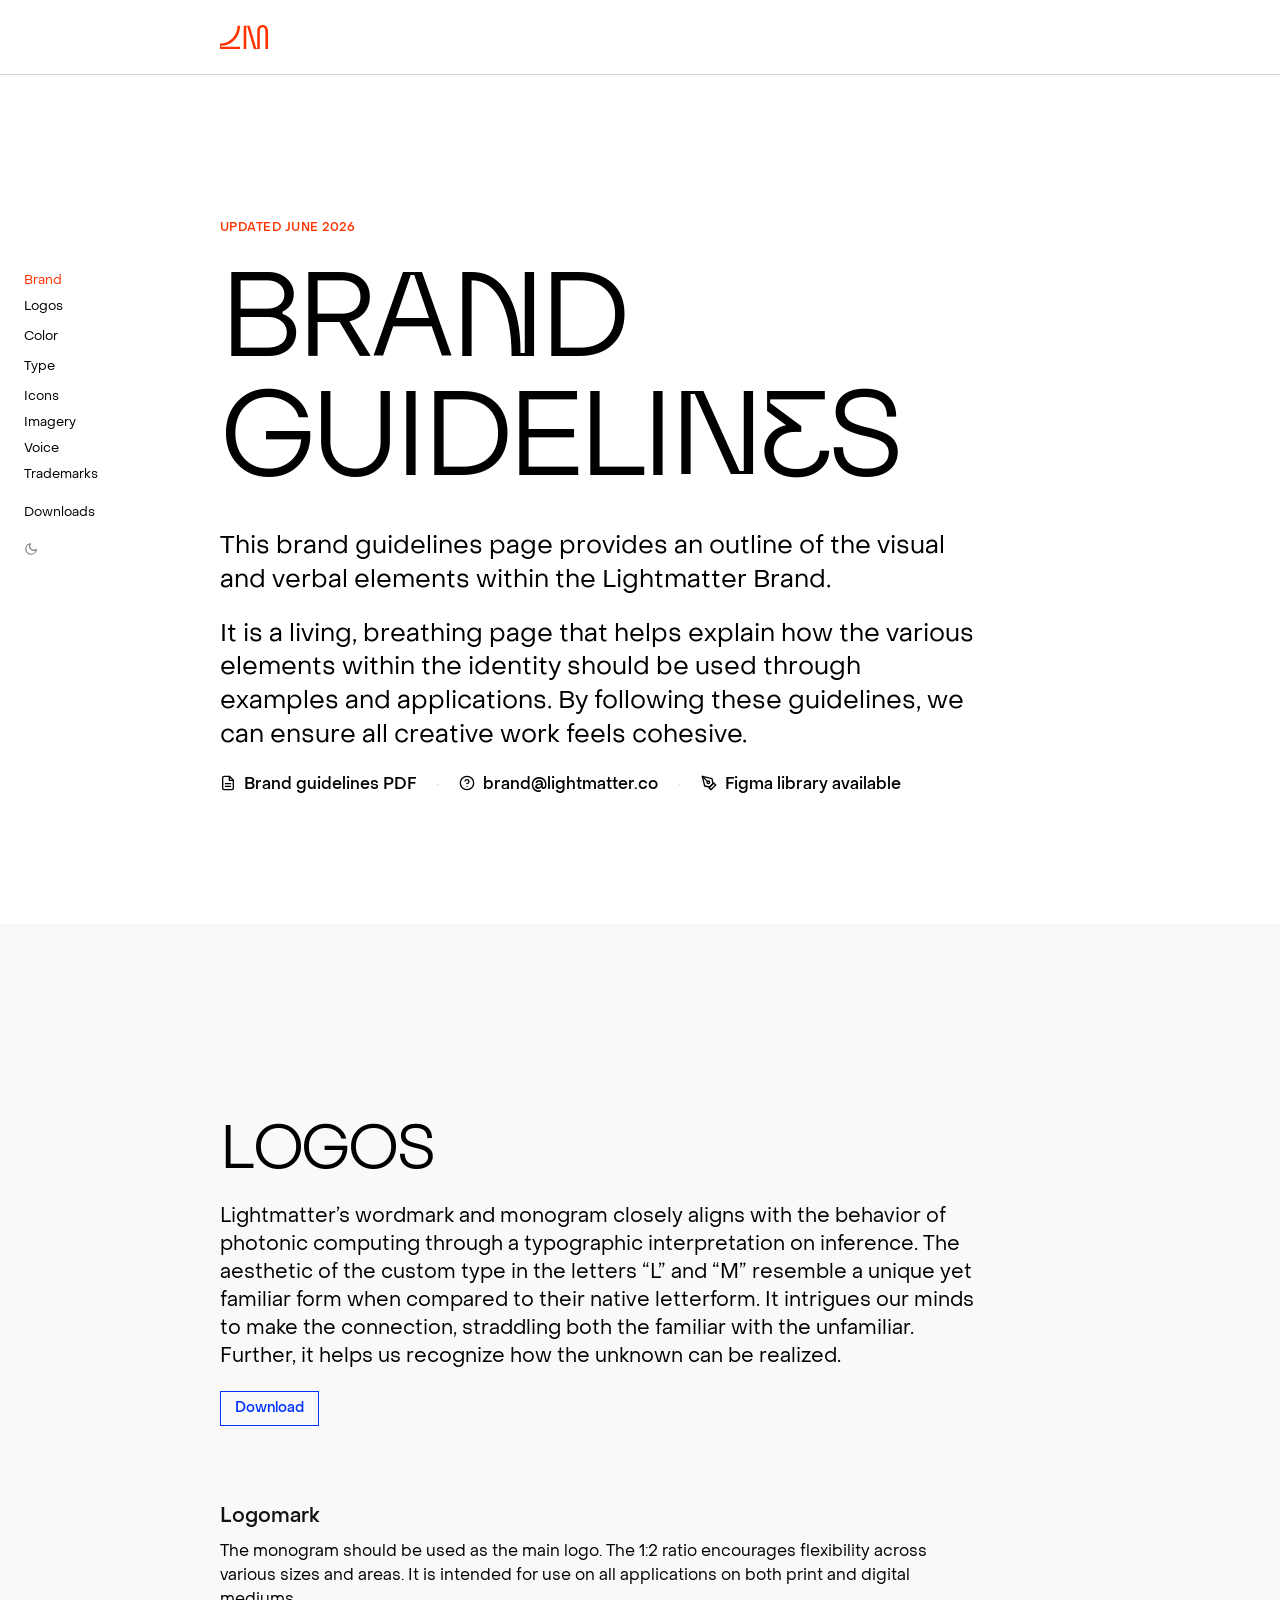
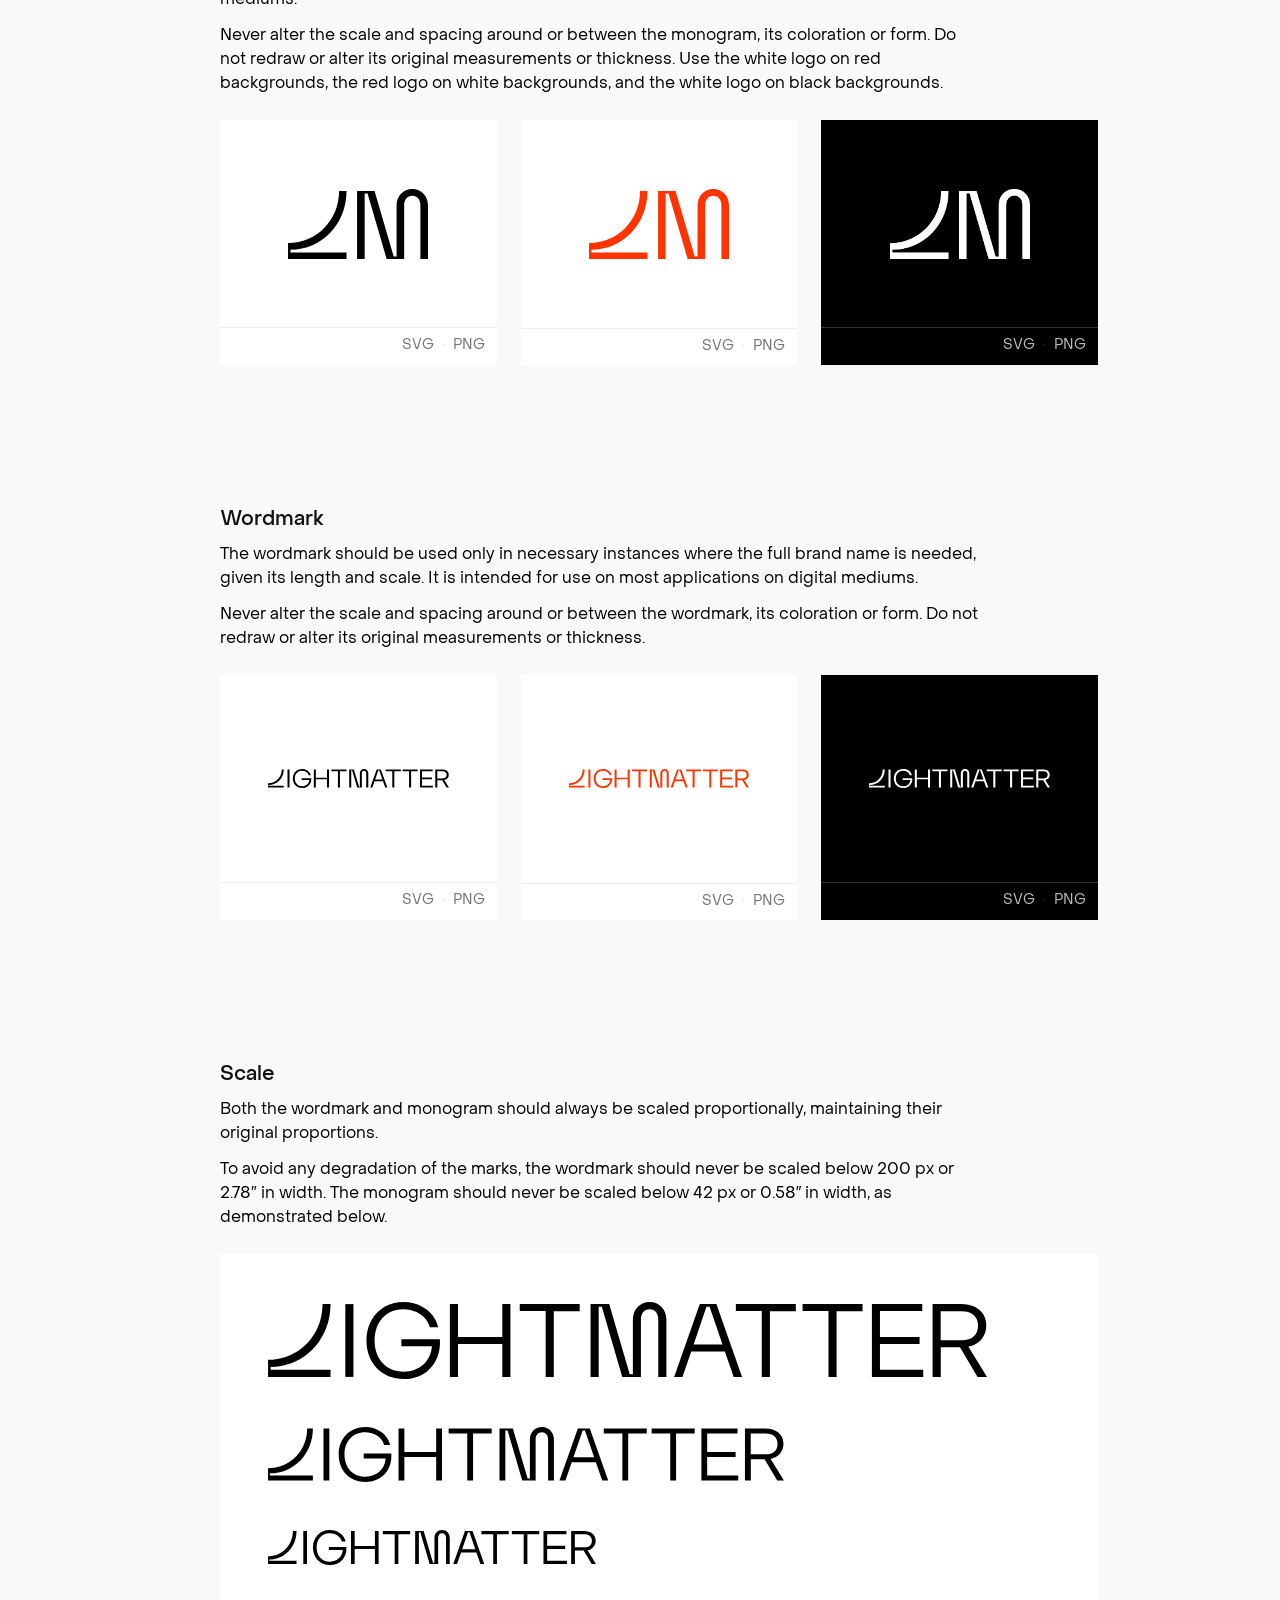
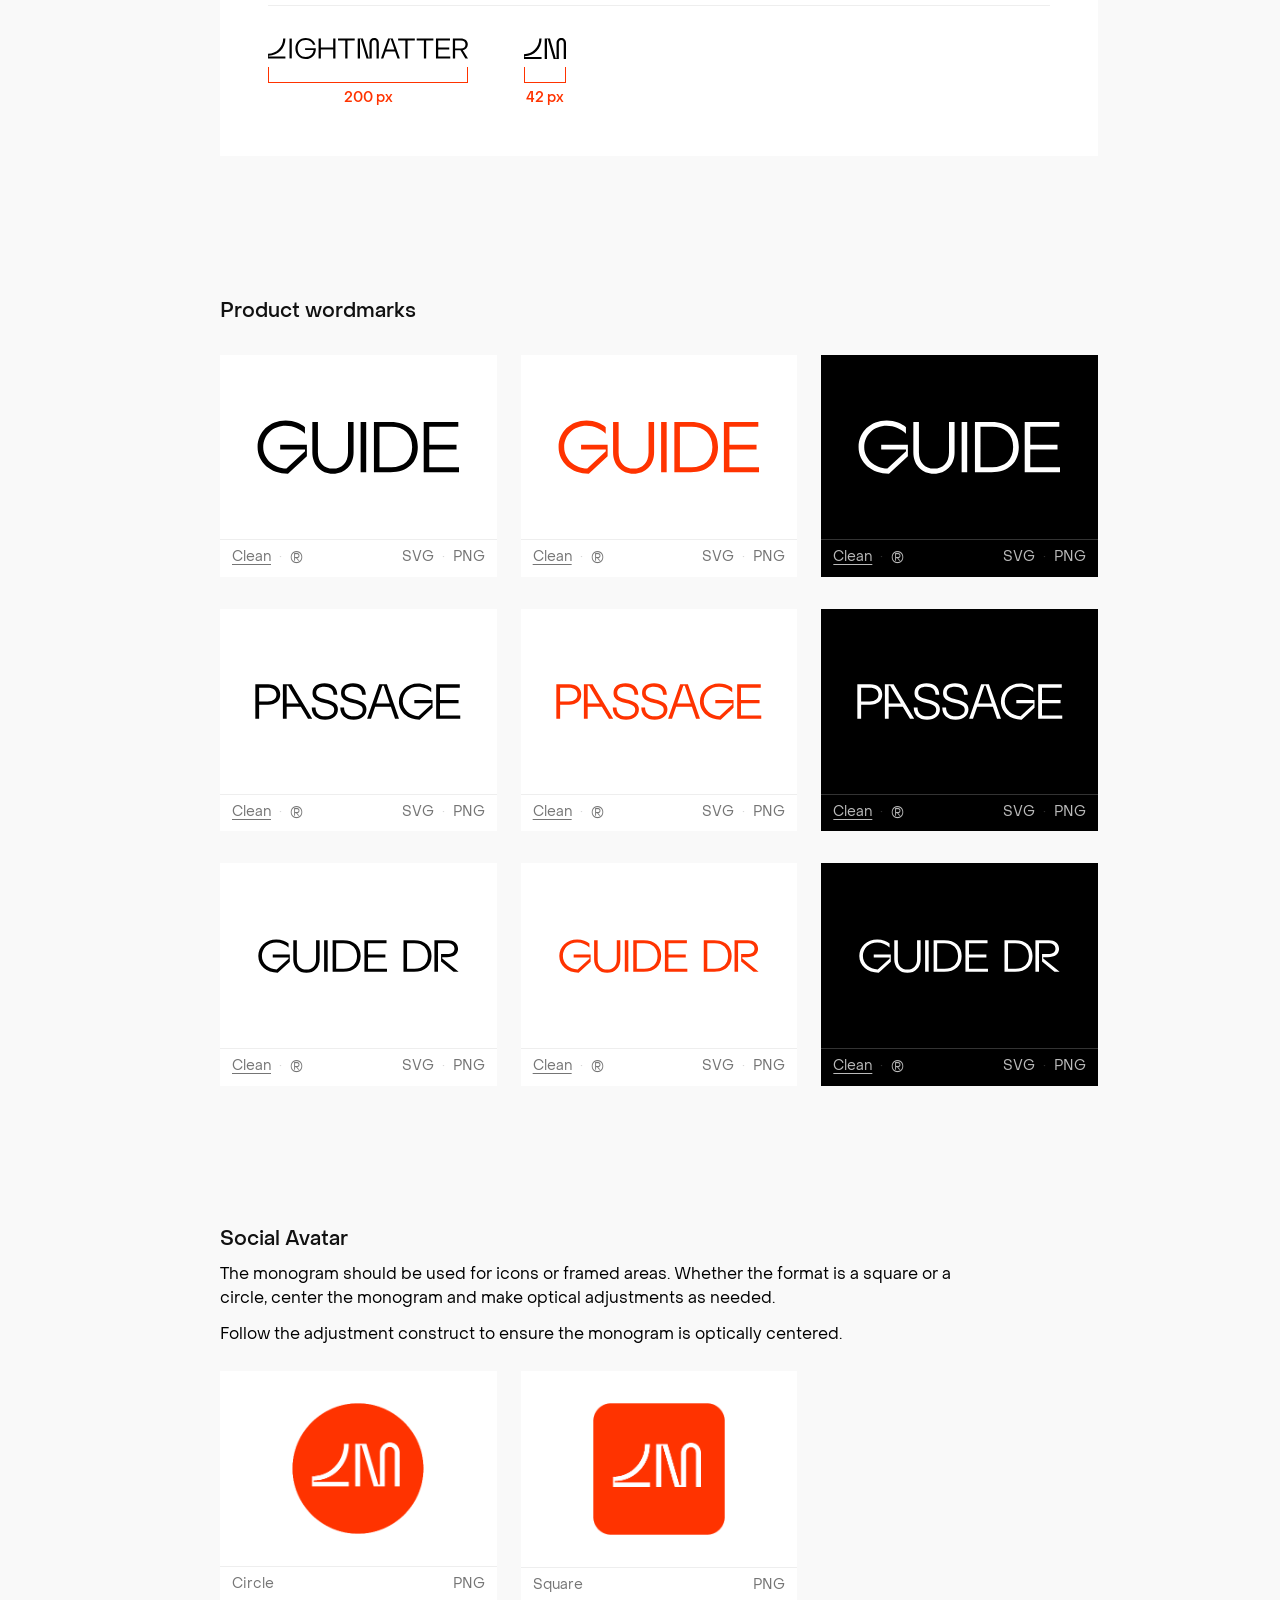
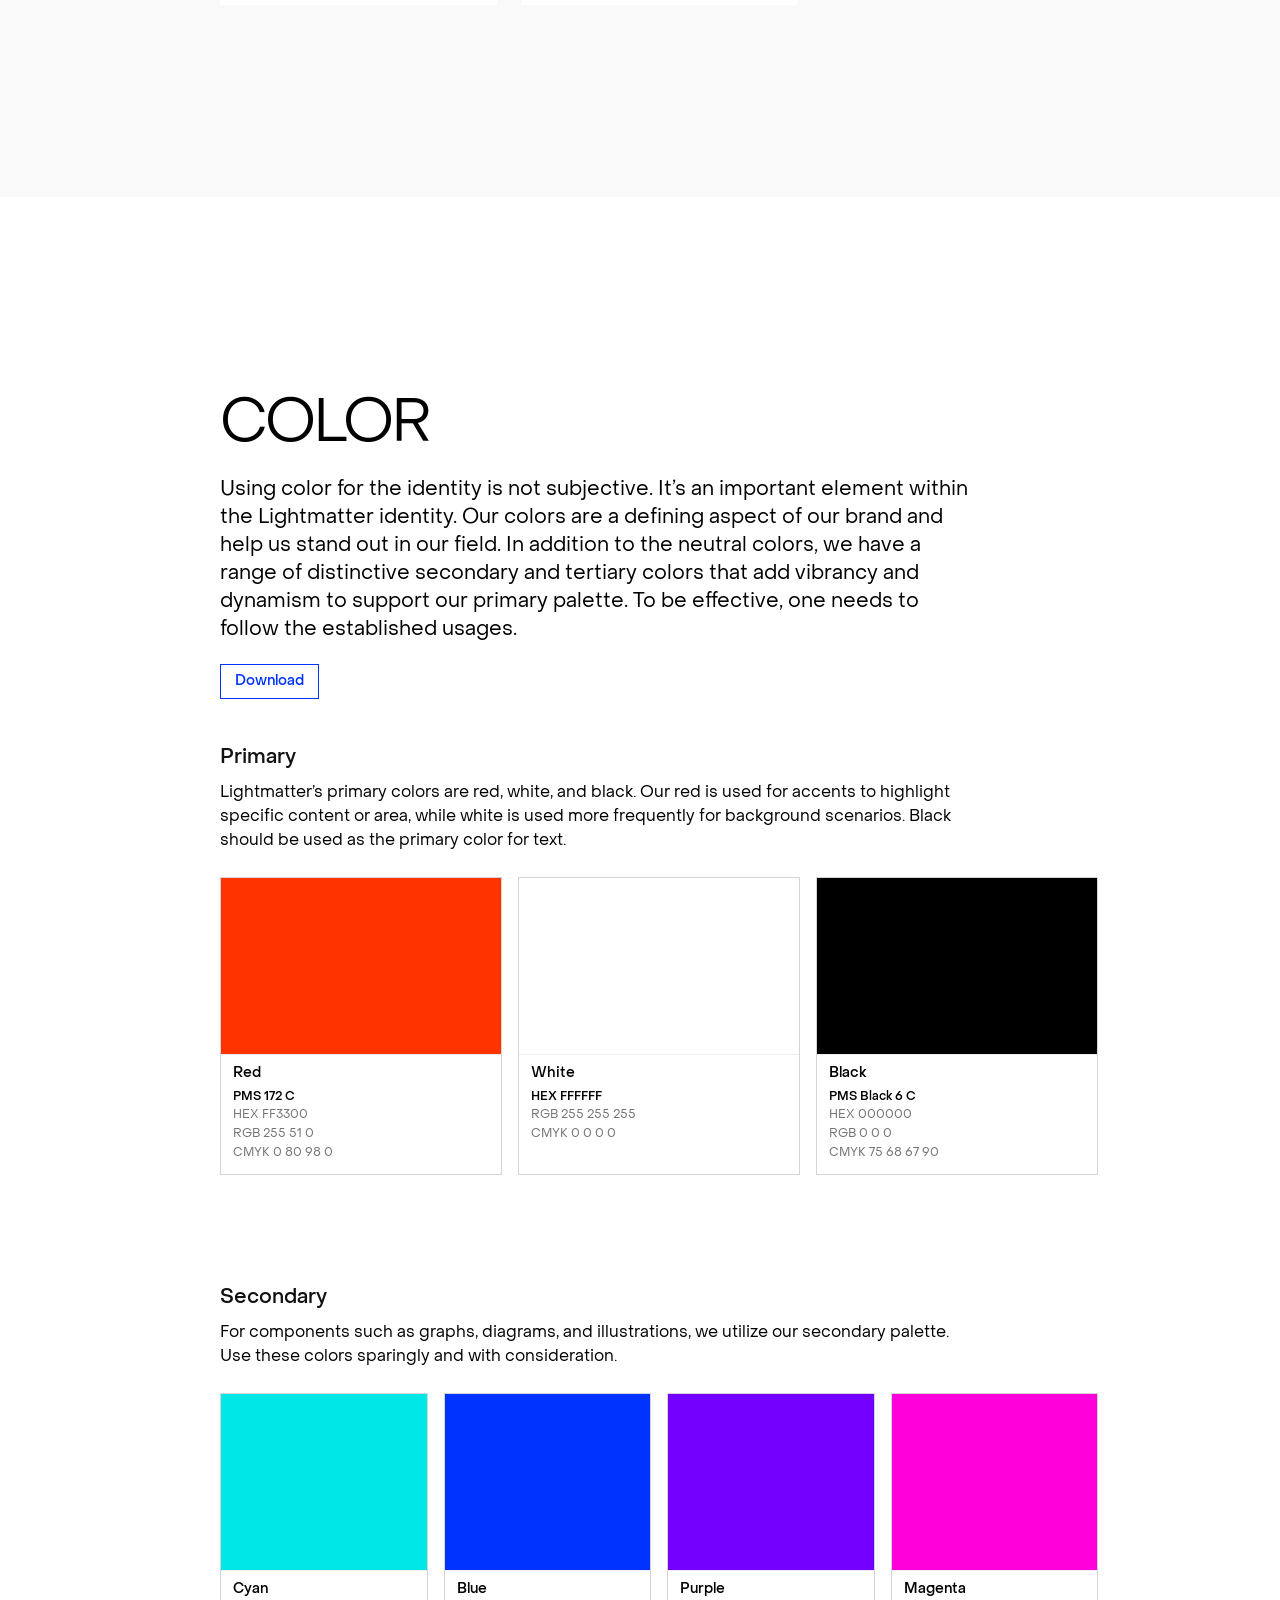
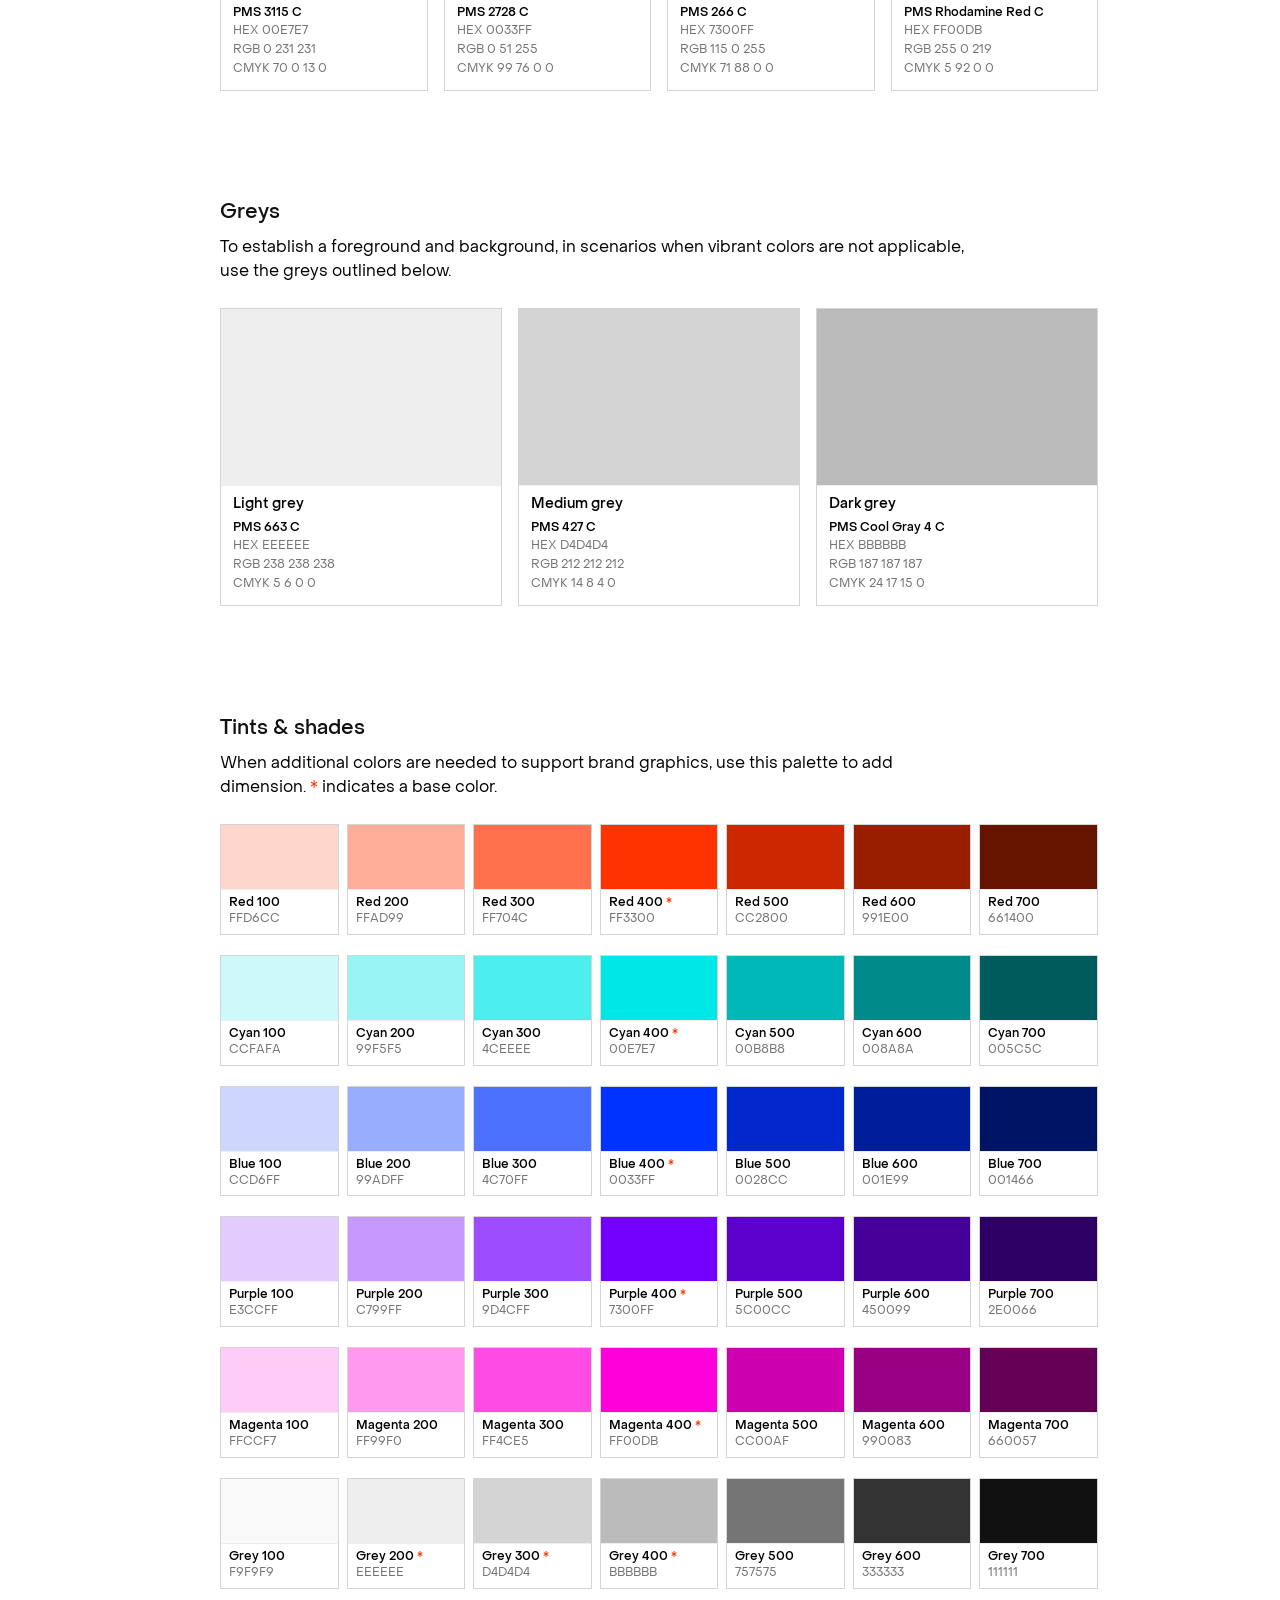
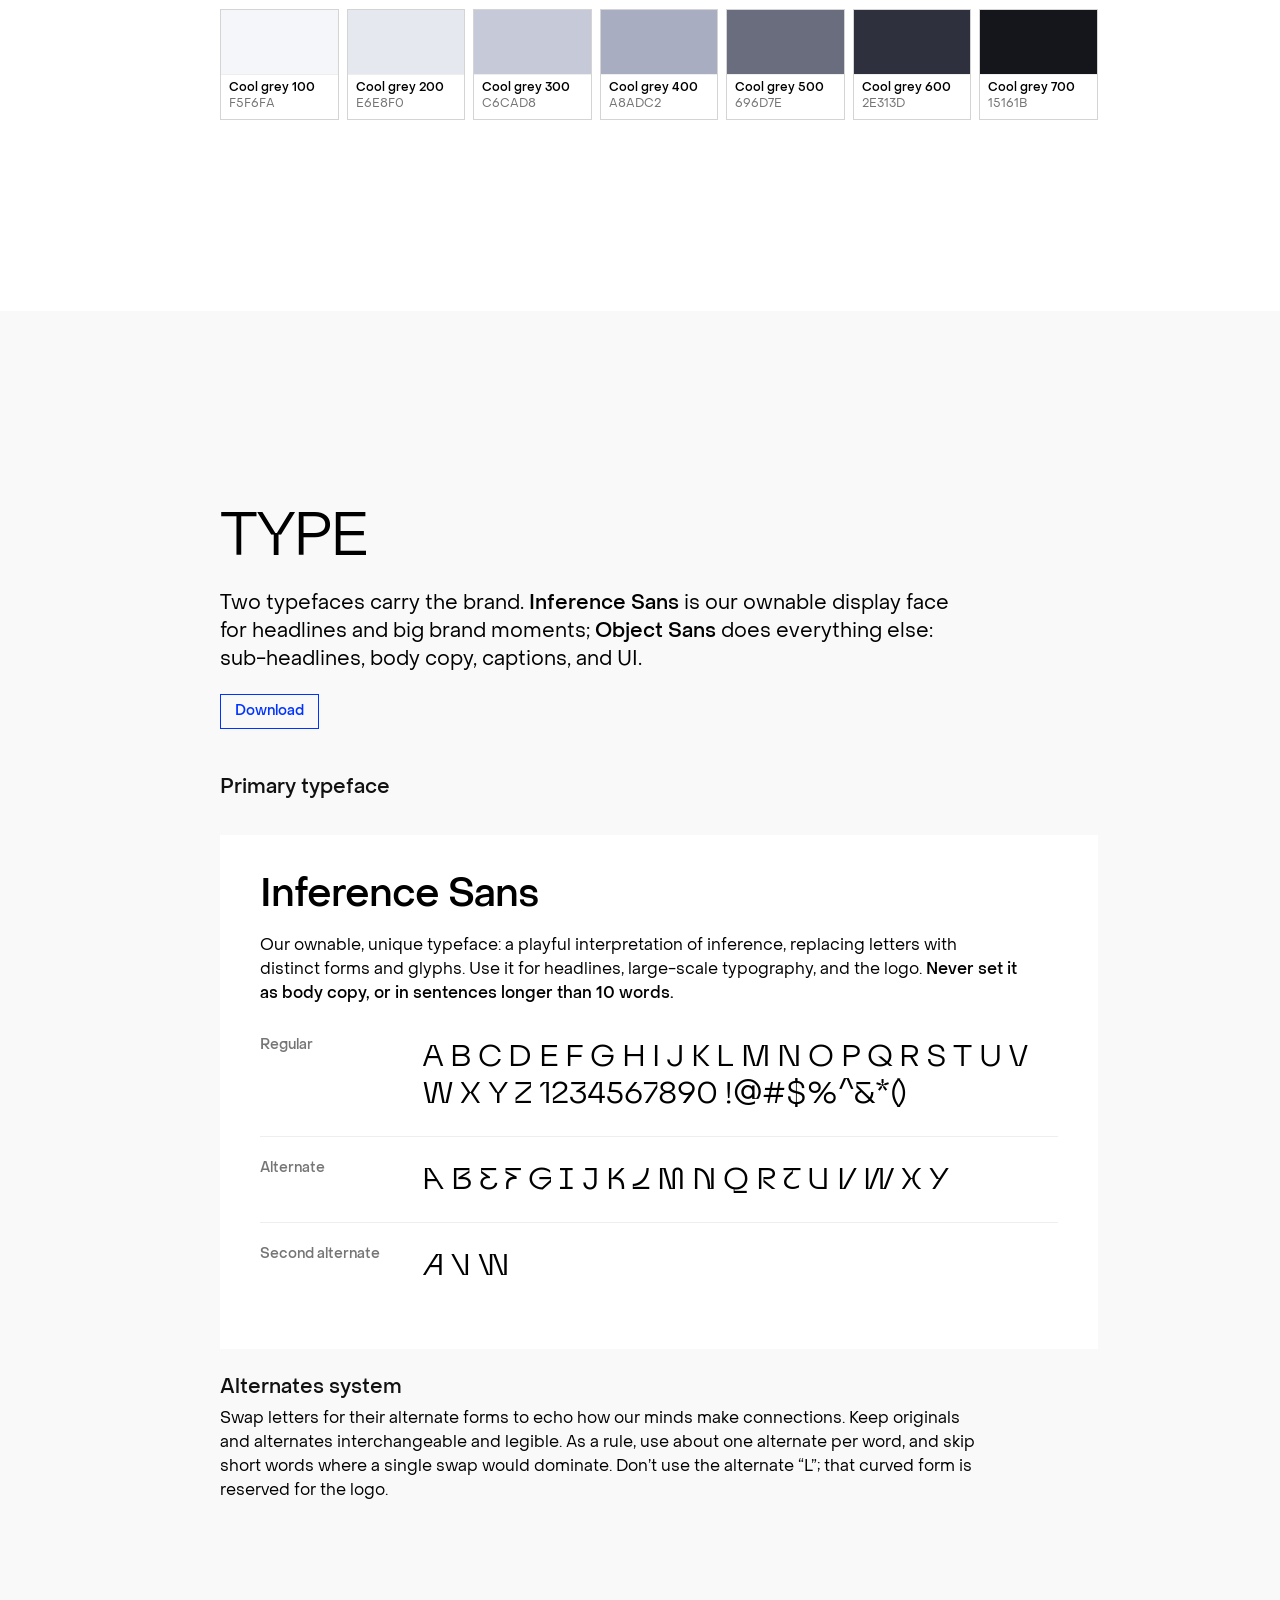
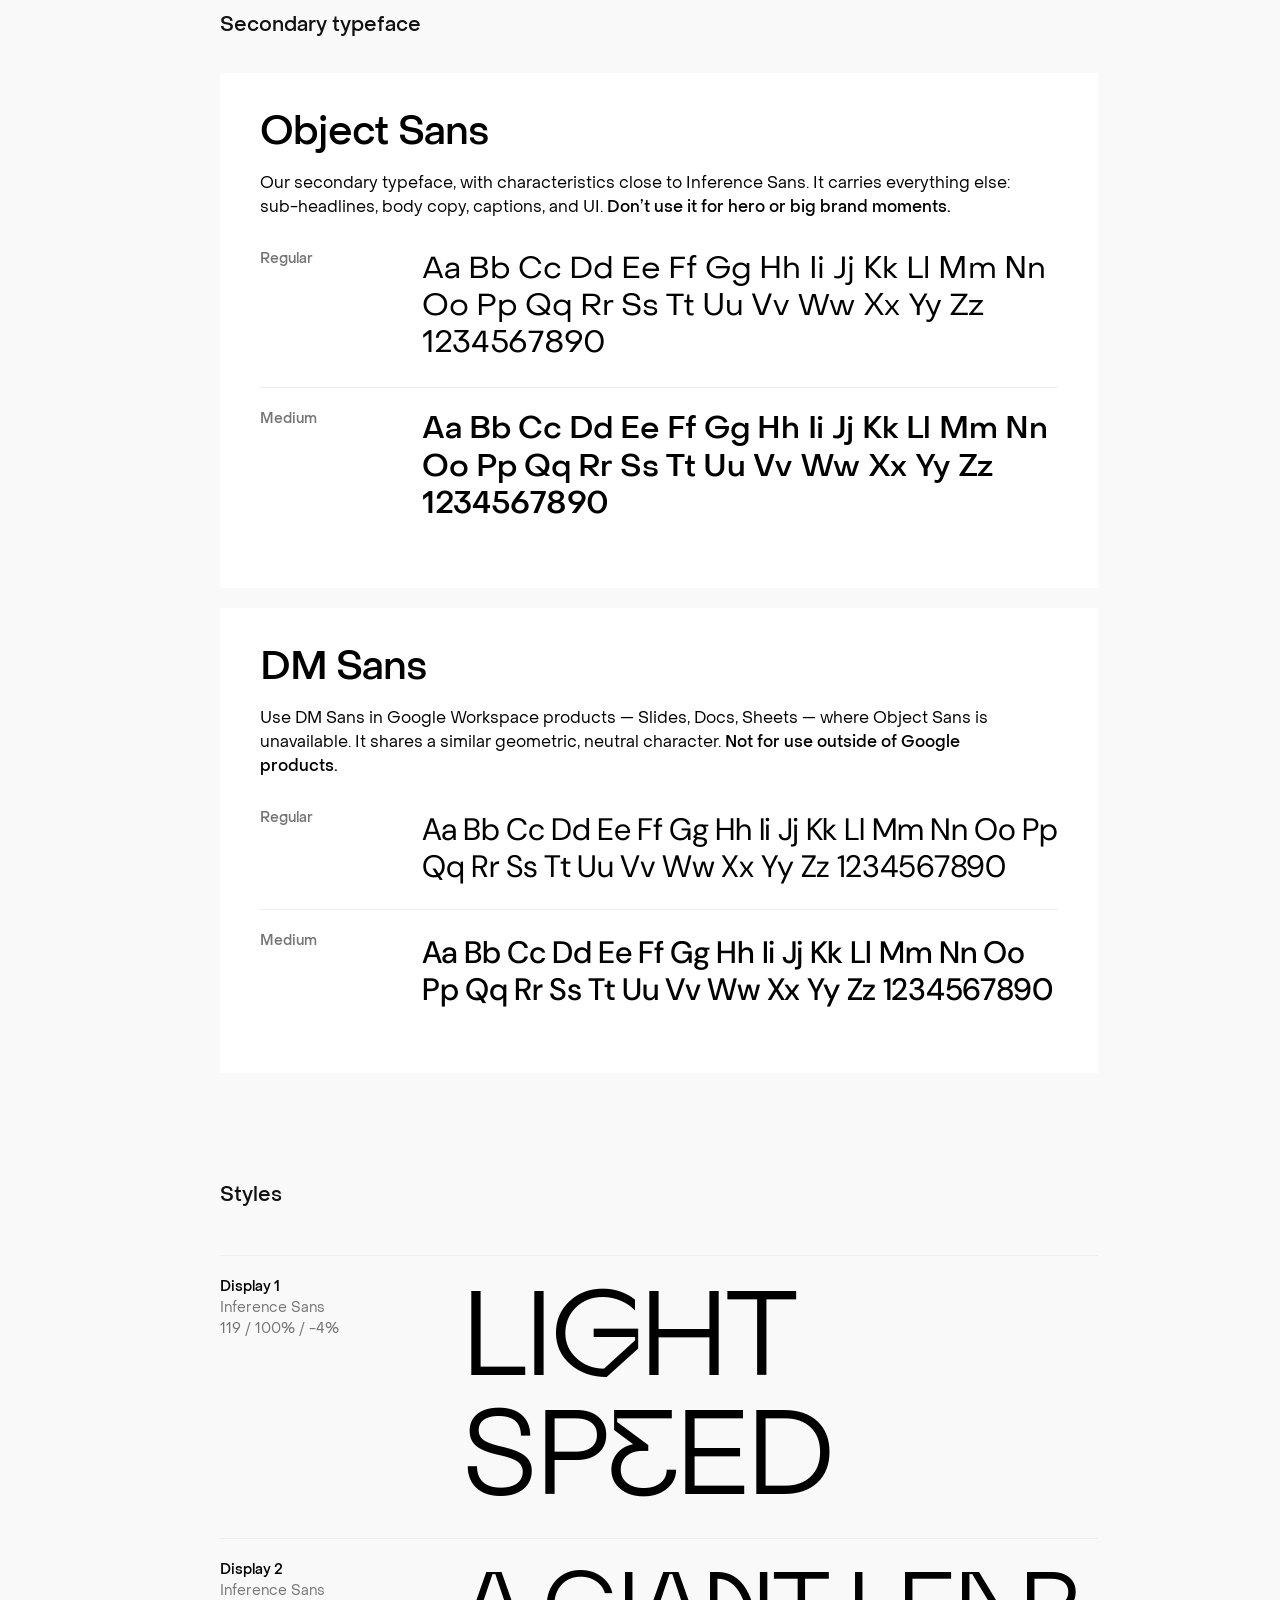
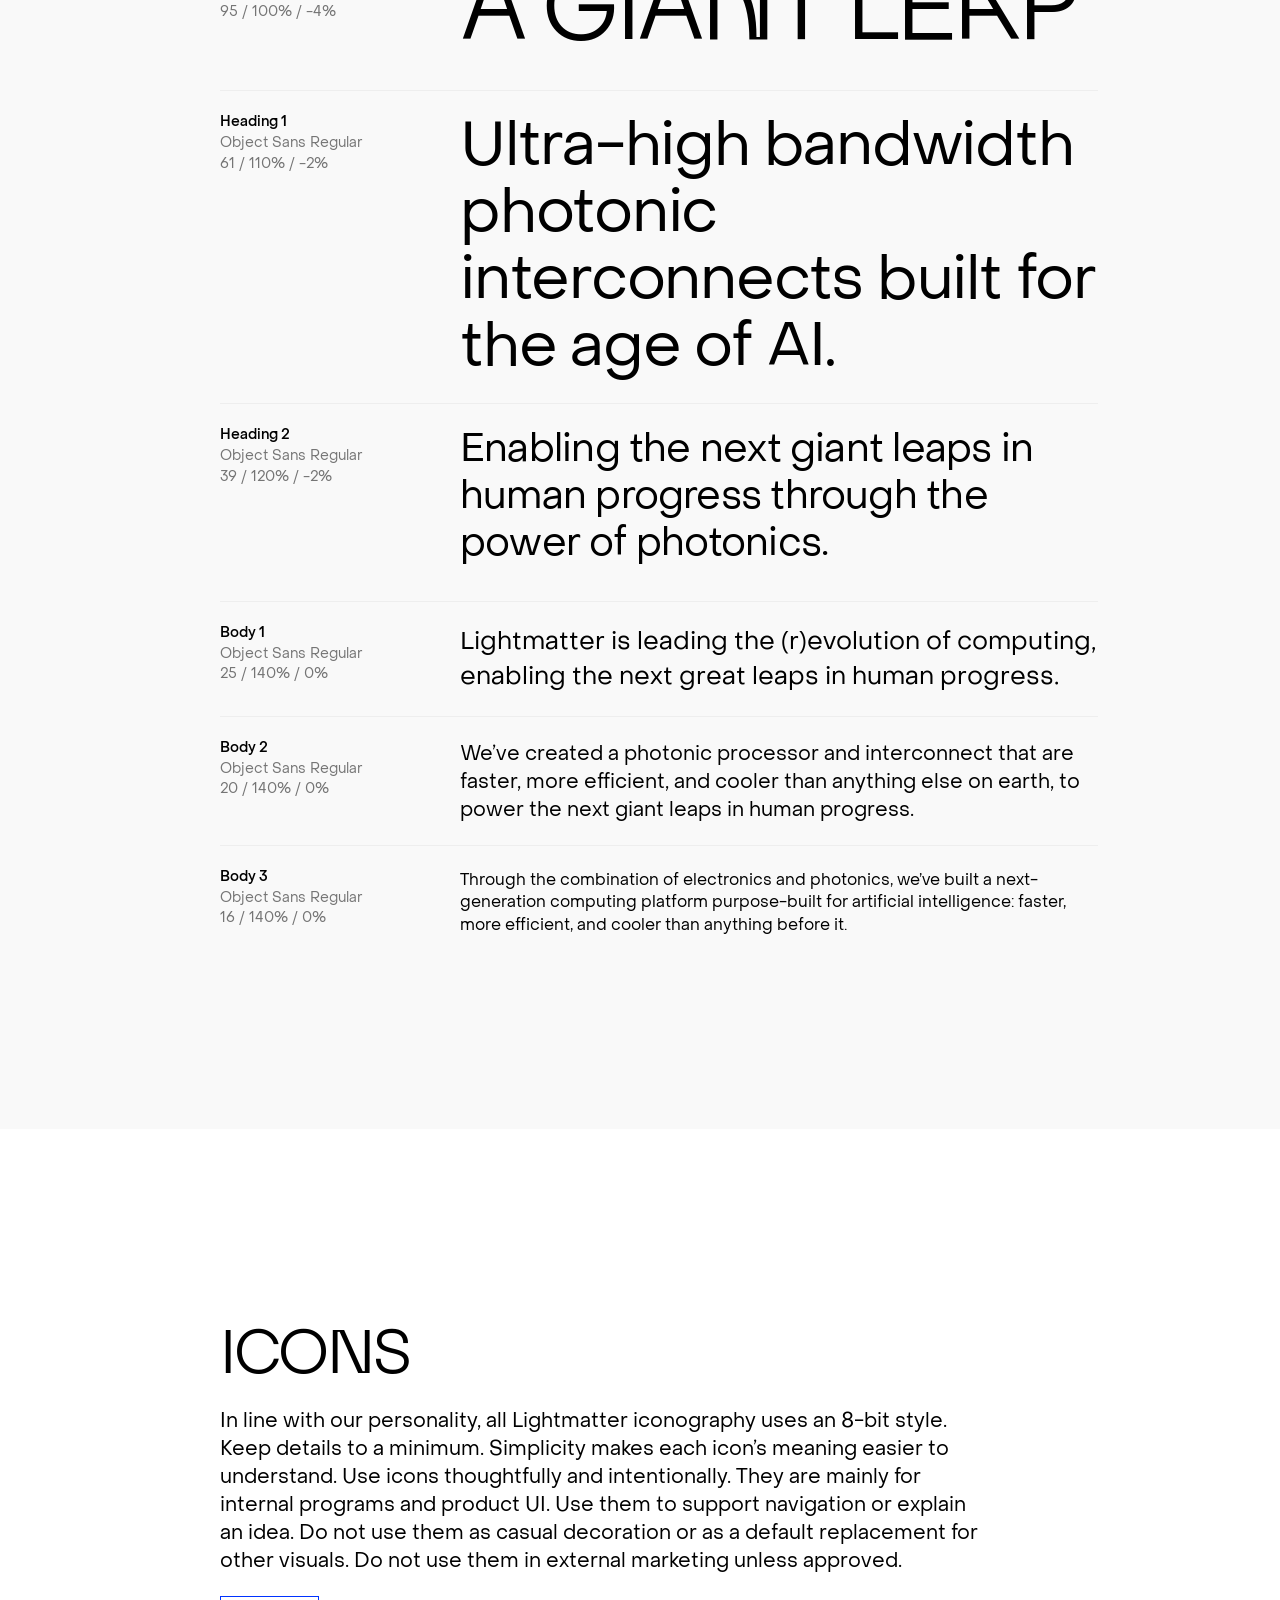
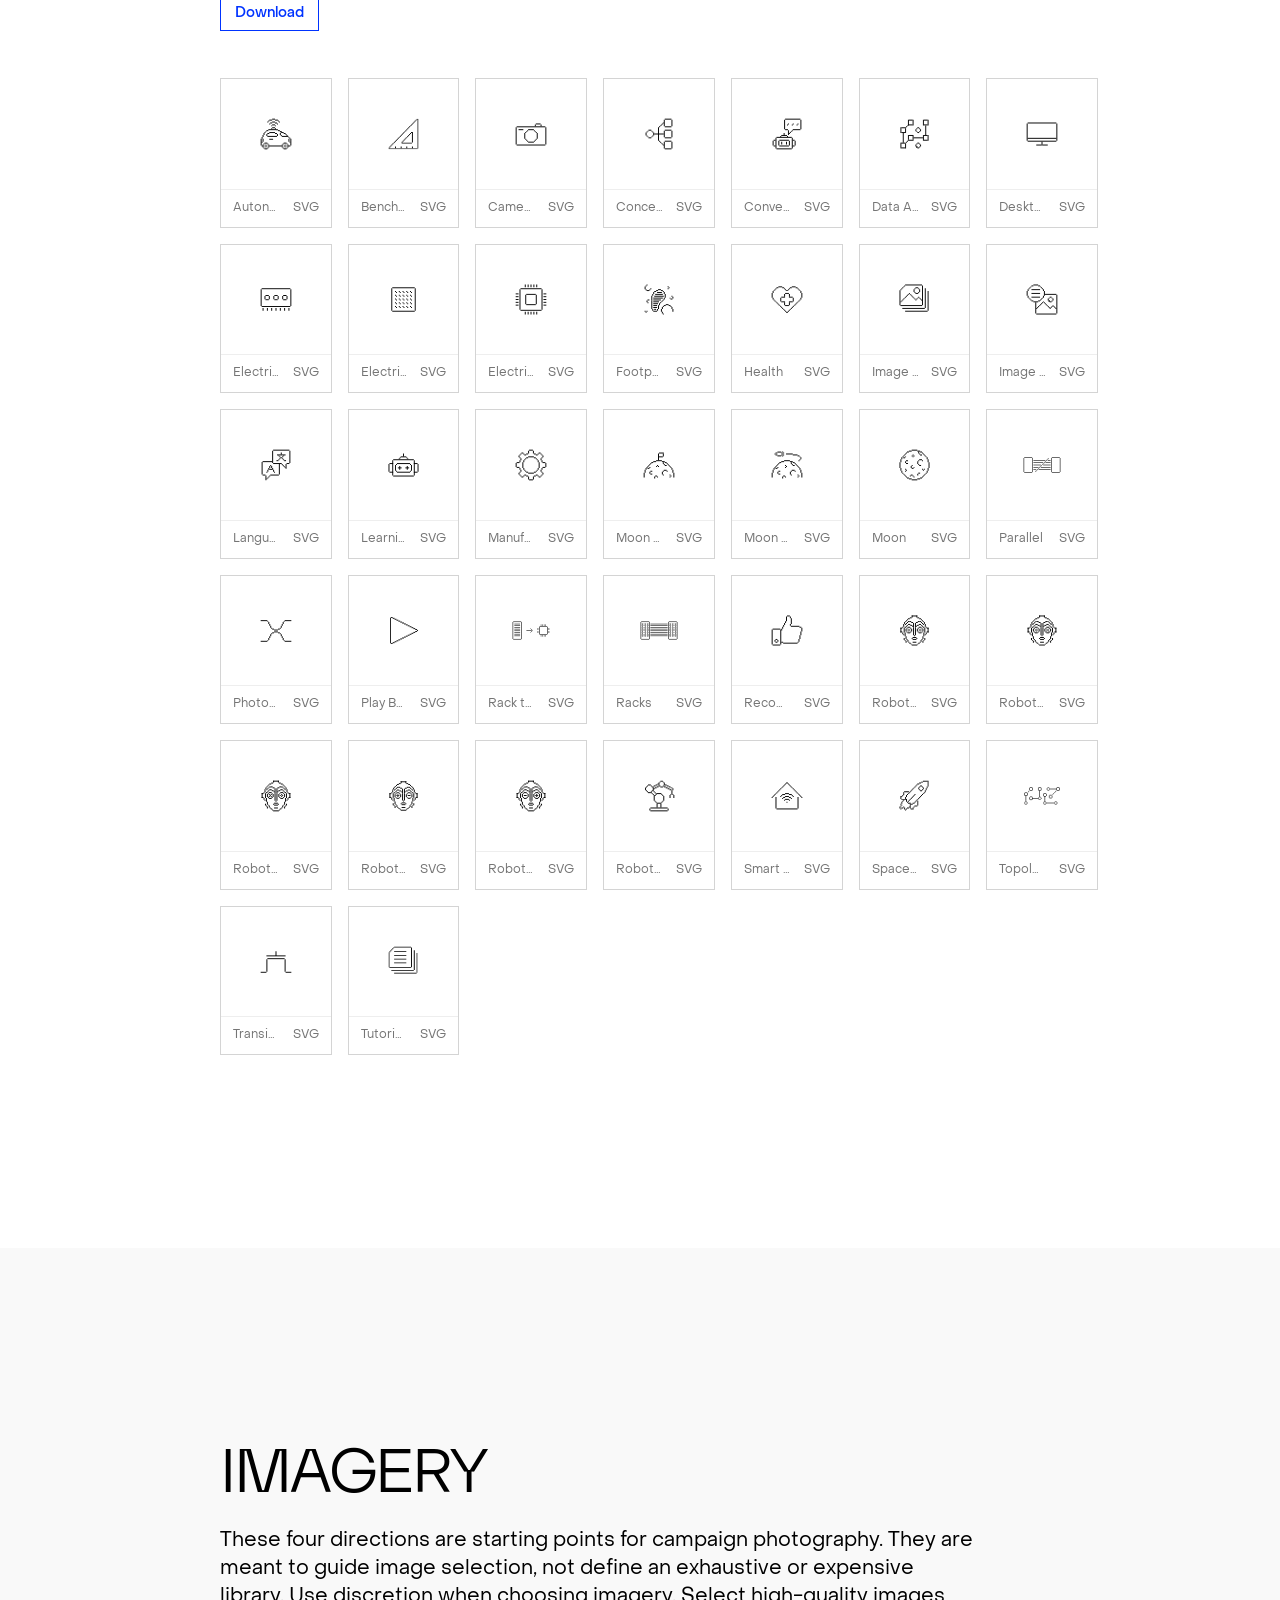
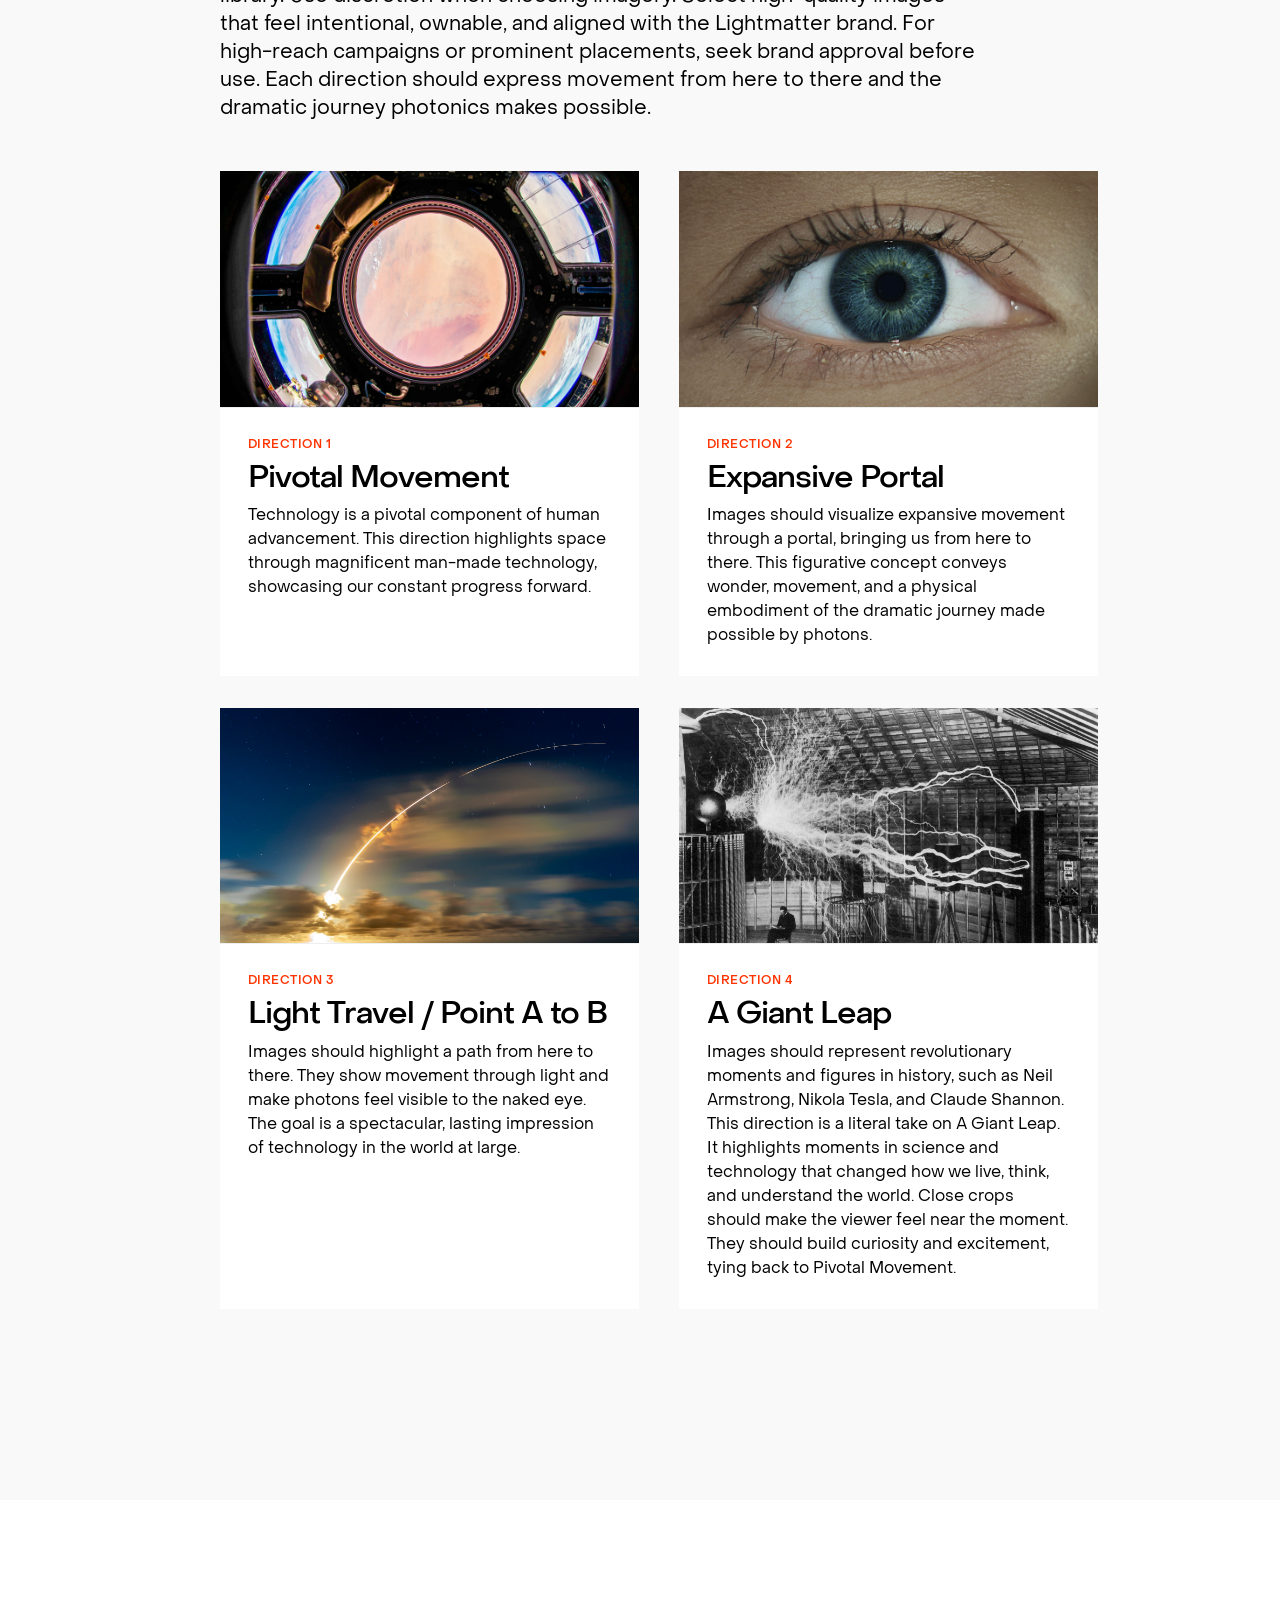
==== commit c53e6b9d: "Fix baseline alignment in quick reference rows Co-Authored-By: Claude Sonnet 4.6 <noreply@anthropic." ====
--- a/index.html
+++ b/index.html
@@ -1108,19 +1108,19 @@
         <div id="trademark-reference" class="mt-12 md:mt-16 flex flex-col gap-6">
           <h3 class="h4">Quick reference</h3>
           <div>
-            <div class="grid grid-cols-1 sm:grid-cols-[200px_1fr] gap-1 sm:gap-7 py-5 border-b border-gray-300 text-base leading-[1.4]">
+            <div class="grid grid-cols-1 sm:grid-cols-[200px_1fr] items-baseline gap-1 sm:gap-7 py-5 border-b border-gray-300 text-base leading-[1.4]">
               <span class="font-medium text-[20px]">Logos</span>
               <span>No symbol on logos. The attribution line covers them.</span>
             </div>
-            <div class="grid grid-cols-1 sm:grid-cols-[200px_1fr] gap-1 sm:gap-7 py-5 border-b border-gray-300 text-base leading-[1.4]">
+            <div class="grid grid-cols-1 sm:grid-cols-[200px_1fr] items-baseline gap-1 sm:gap-7 py-5 border-b border-gray-300 text-base leading-[1.4]">
               <span class="font-medium text-[20px]">Slides</span>
               <span>Mark the first or most prominent slide per deck. Attribution line on a closing legal slide.</span>
             </div>
-            <div class="grid grid-cols-1 sm:grid-cols-[200px_1fr] gap-1 sm:gap-7 py-5 border-b border-gray-300 text-base leading-[1.4]">
+            <div class="grid grid-cols-1 sm:grid-cols-[200px_1fr] items-baseline gap-1 sm:gap-7 py-5 border-b border-gray-300 text-base leading-[1.4]">
               <span class="font-medium text-[20px]">Website</span>
               <span>Mark the first use per page. Attribution line in the global footer.</span>
             </div>
-            <div class="grid grid-cols-1 sm:grid-cols-[200px_1fr] gap-1 sm:gap-7 py-5 border-b border-gray-300 text-base leading-[1.4]">
+            <div class="grid grid-cols-1 sm:grid-cols-[200px_1fr] items-baseline gap-1 sm:gap-7 py-5 border-b border-gray-300 text-base leading-[1.4]">
               <span class="font-medium text-[20px]">Product</span>
               <span>Optional on the product. The attribution line on packaging, datasheet, or docs provides the notice.</span>
             </div>
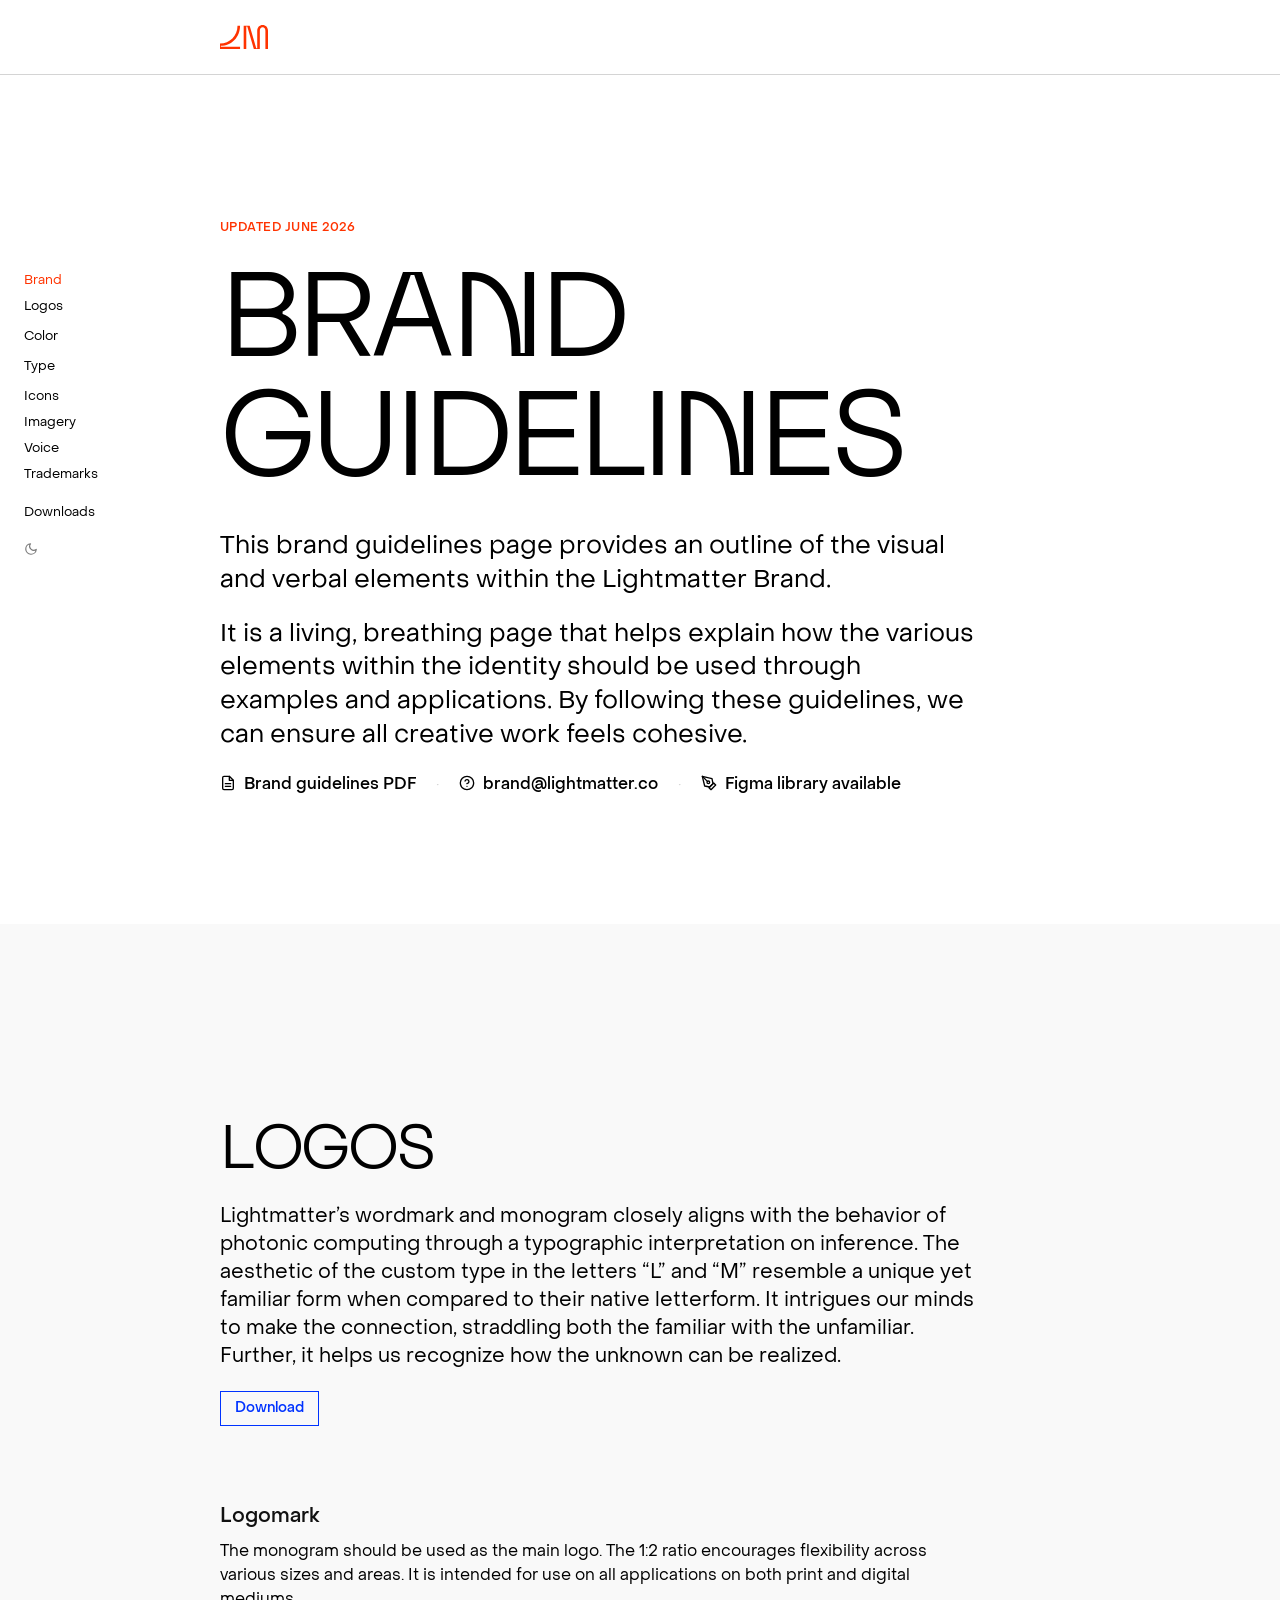
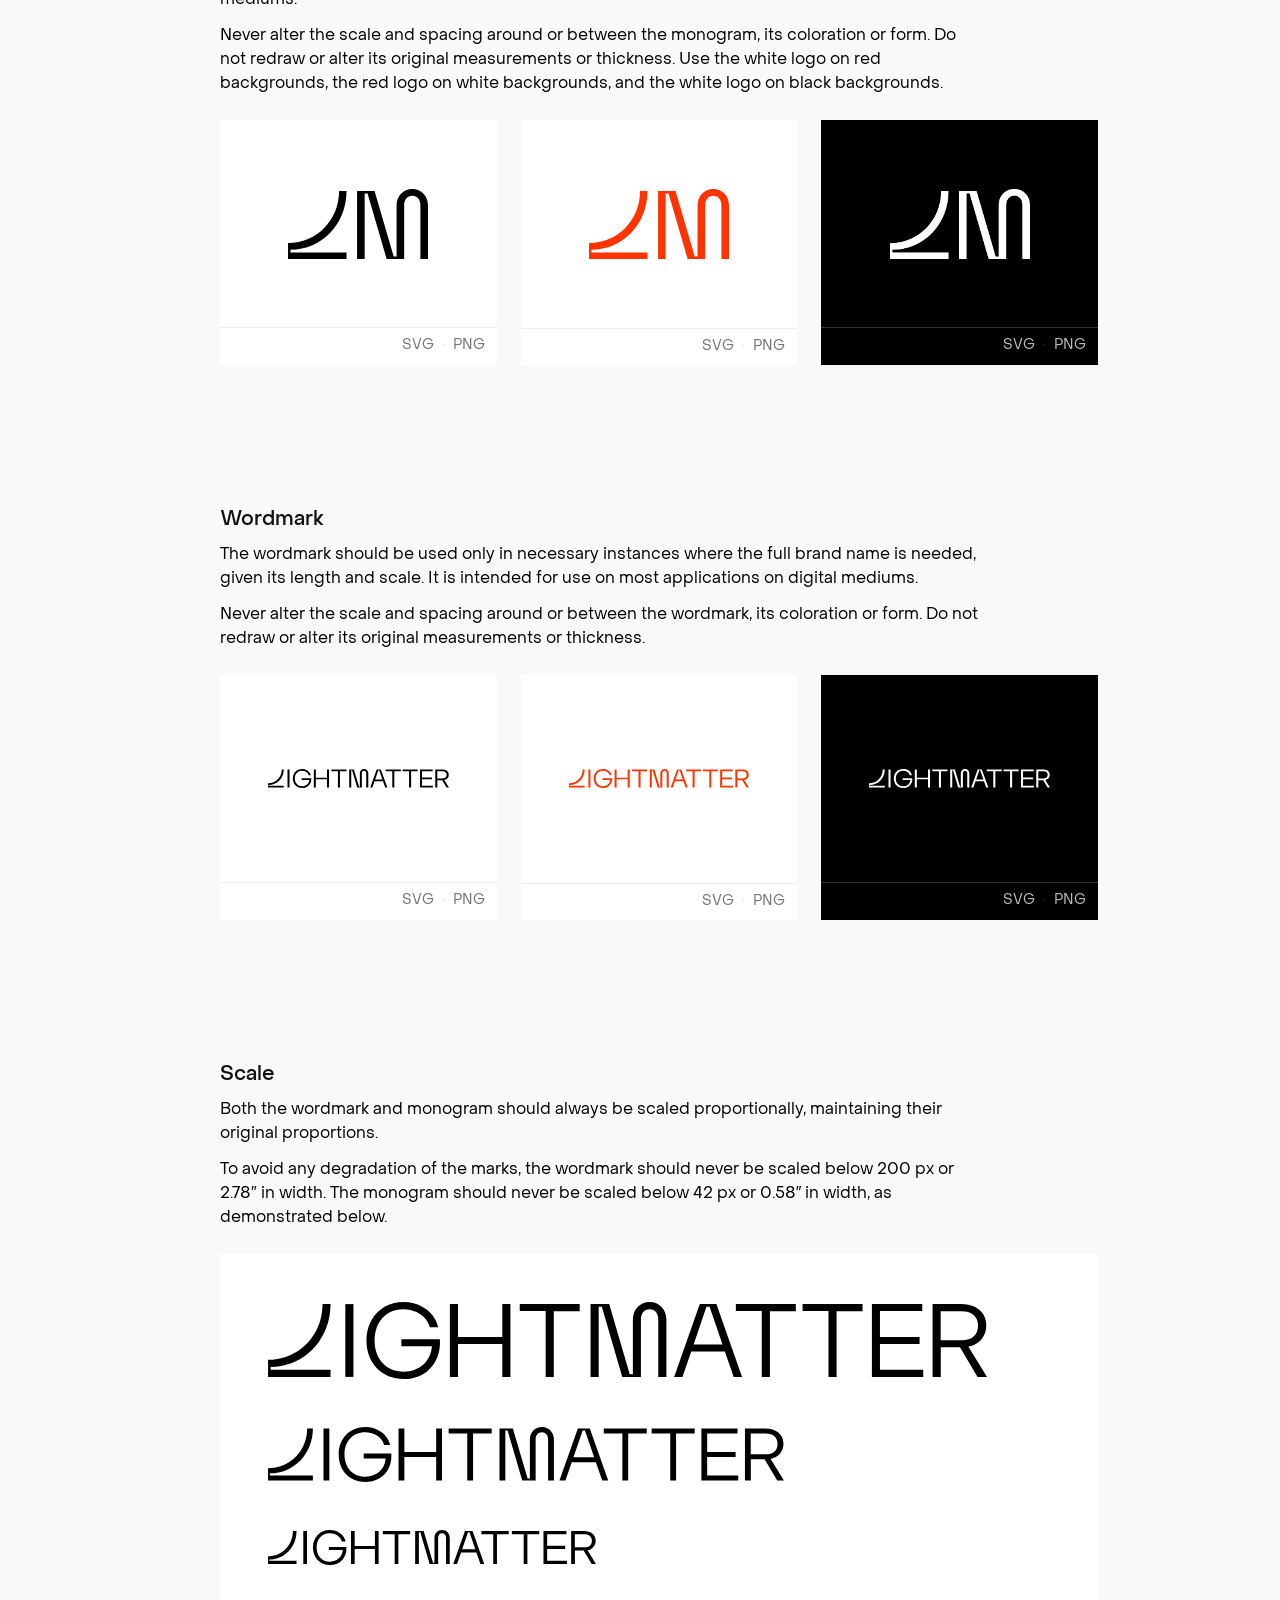
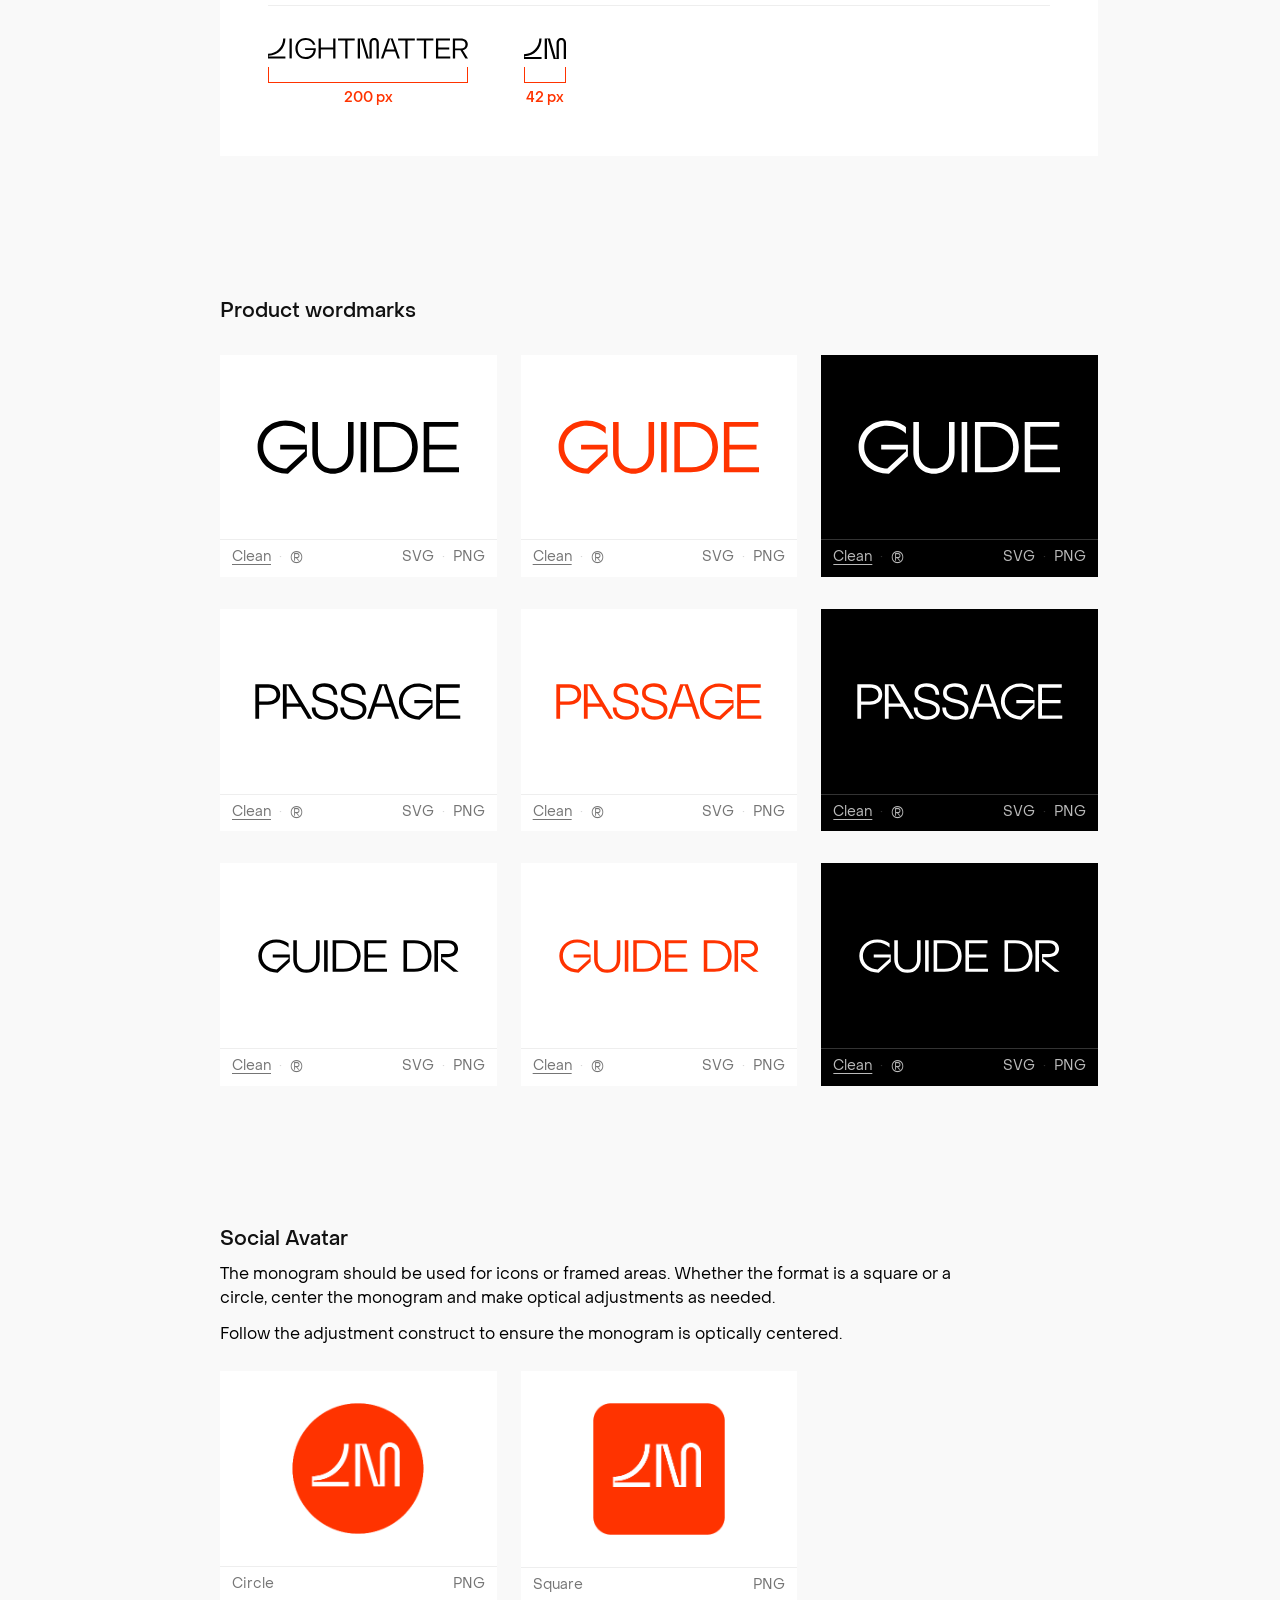
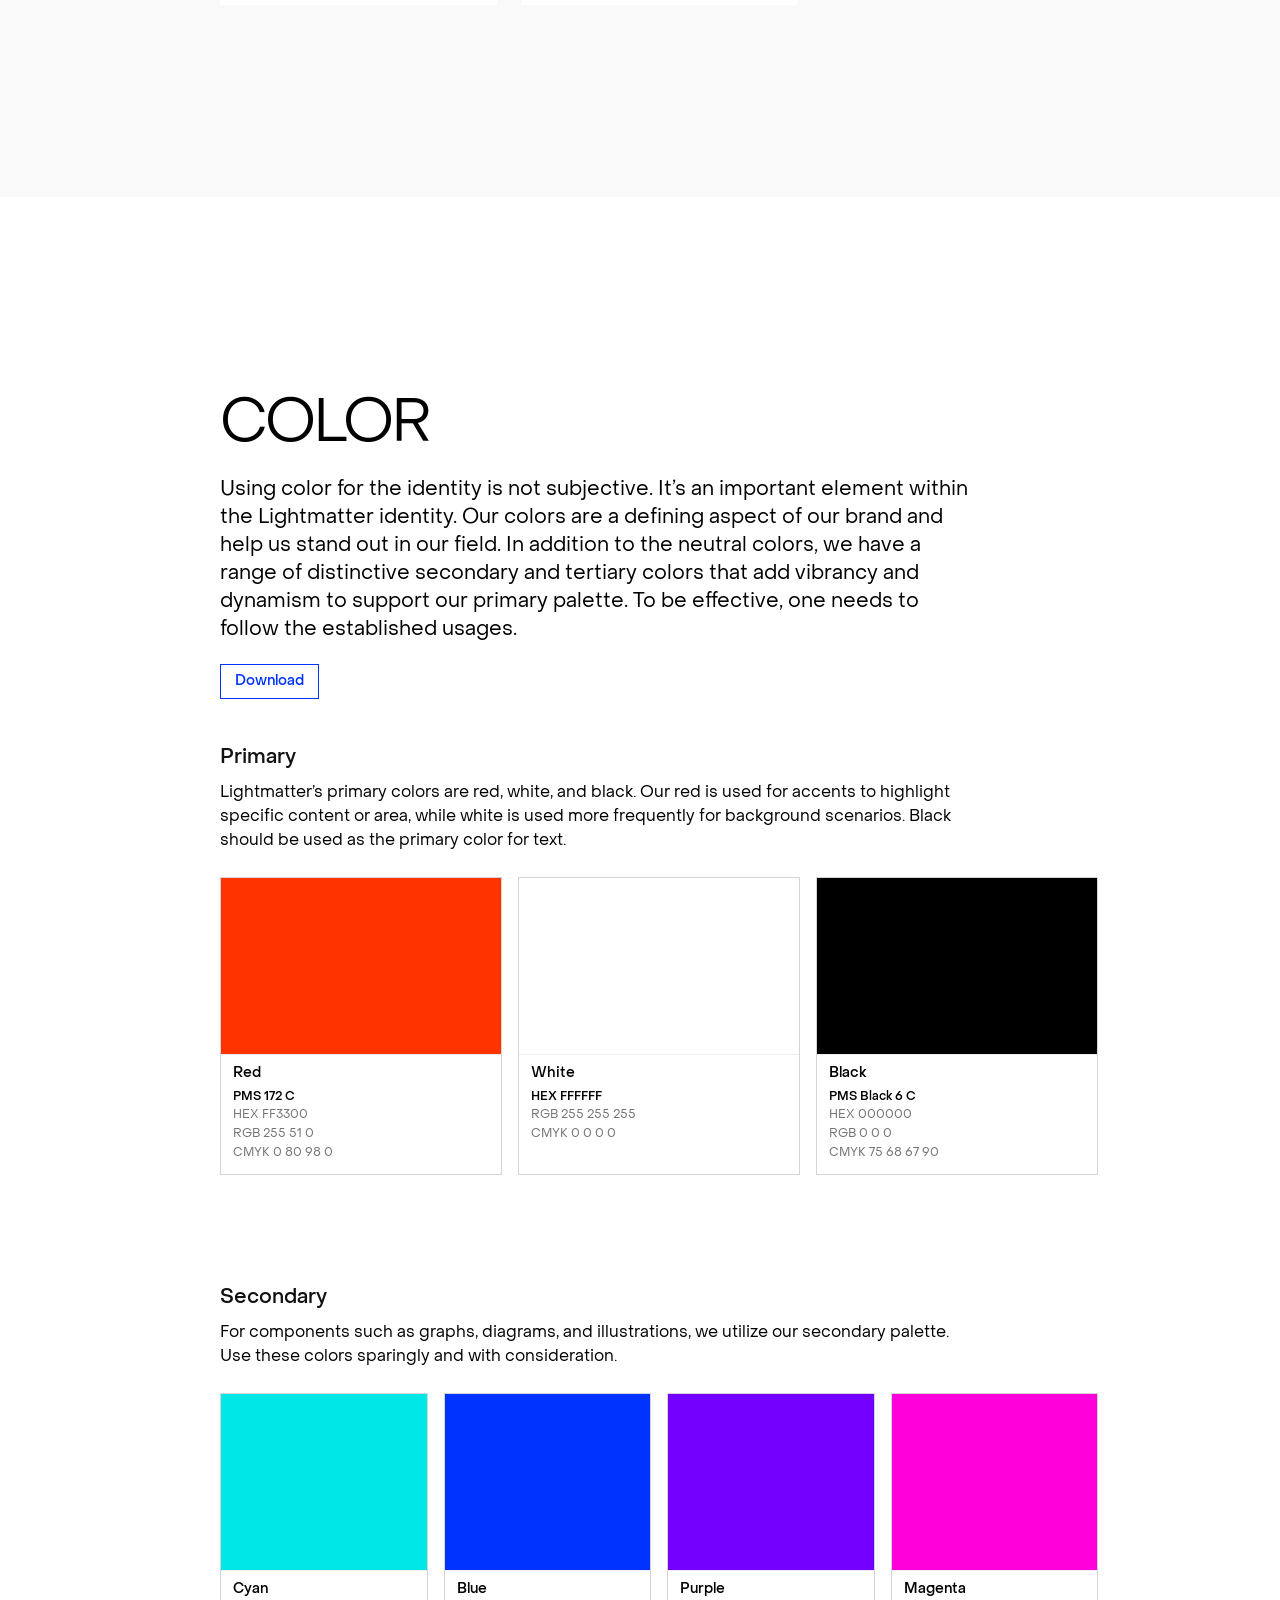
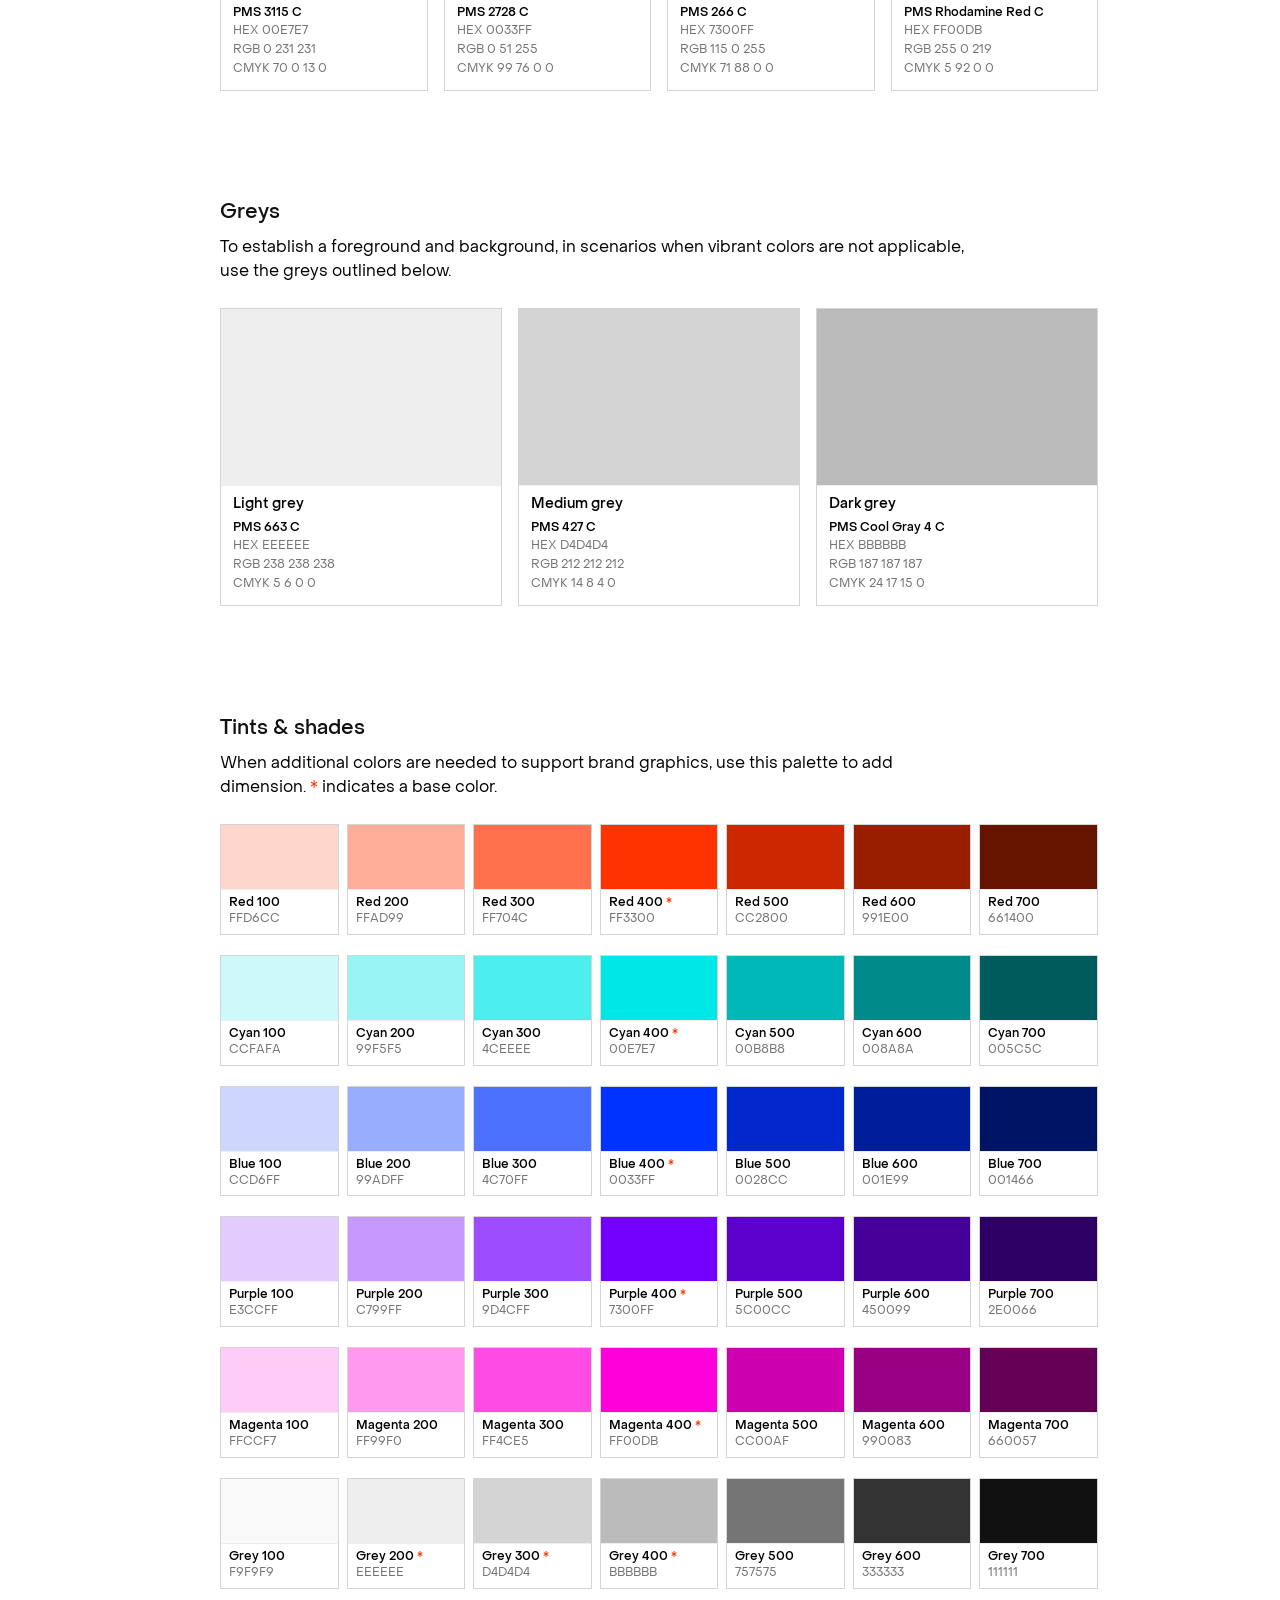
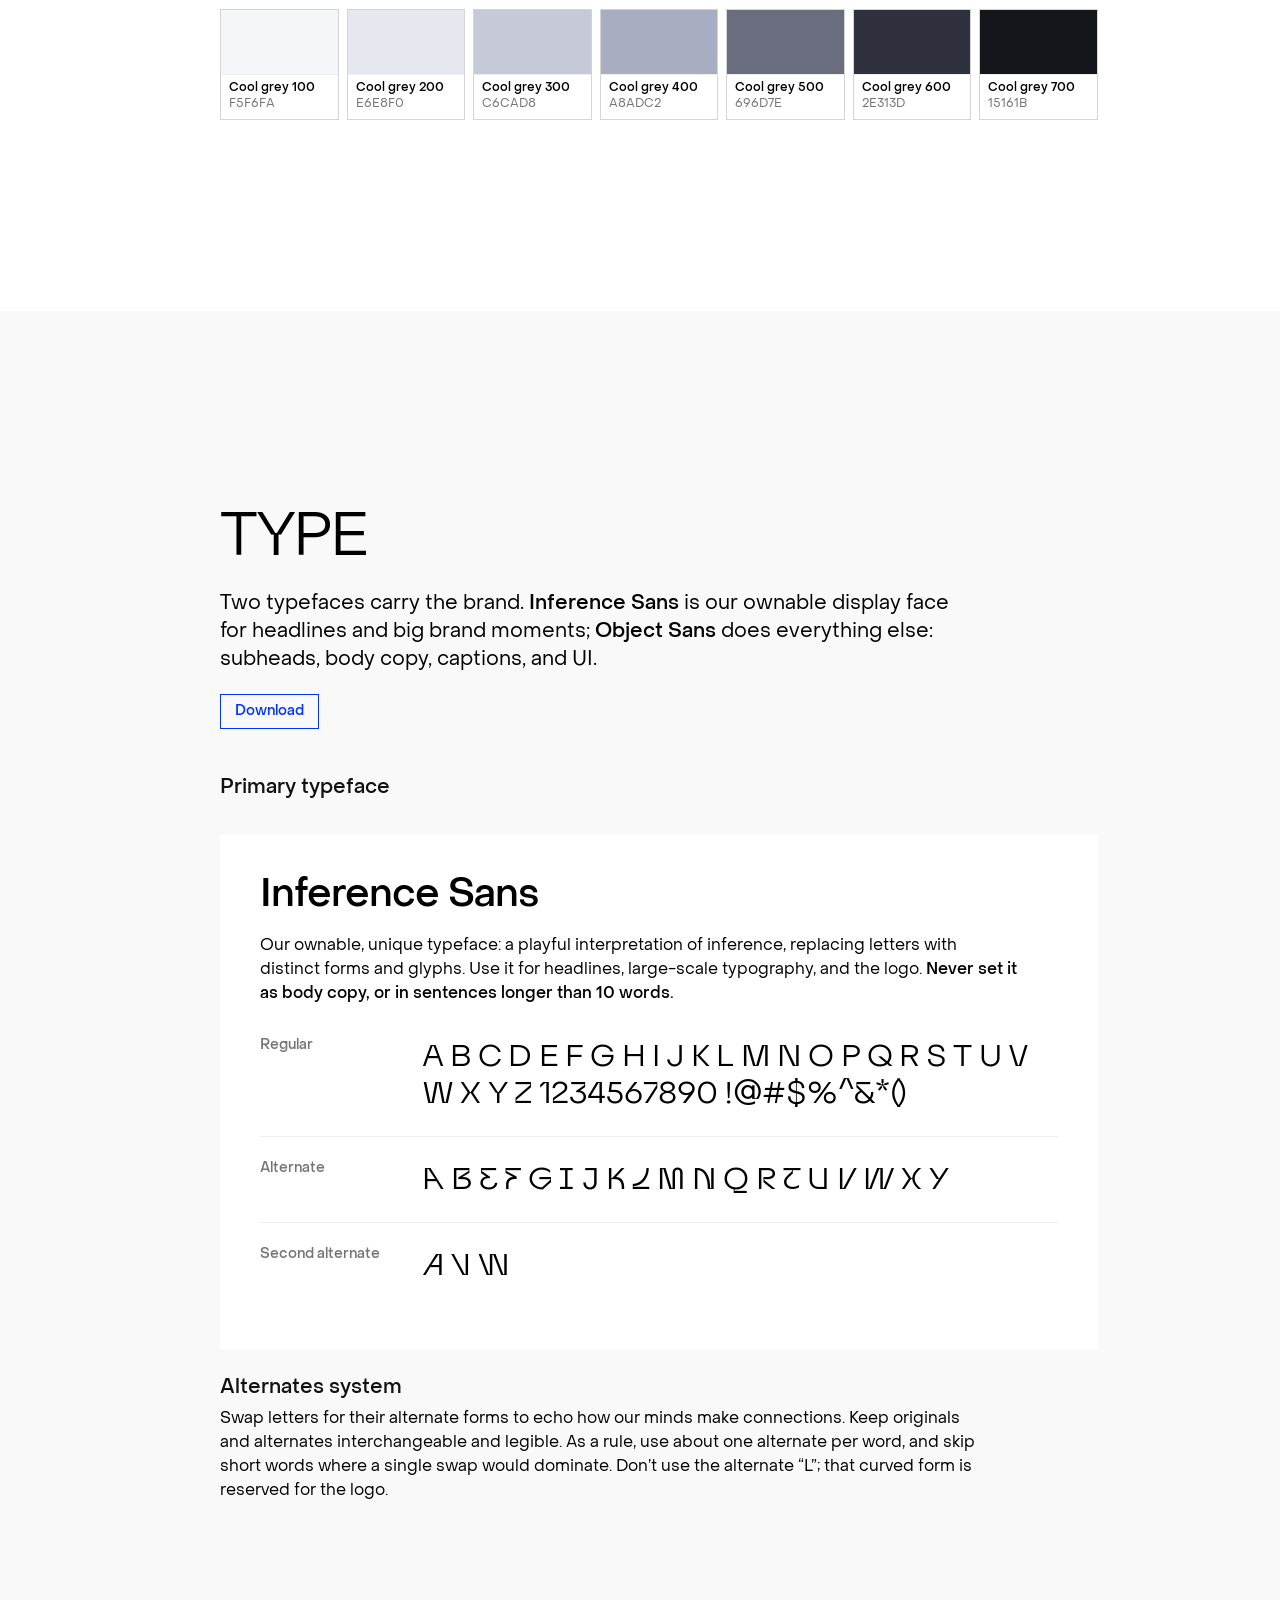
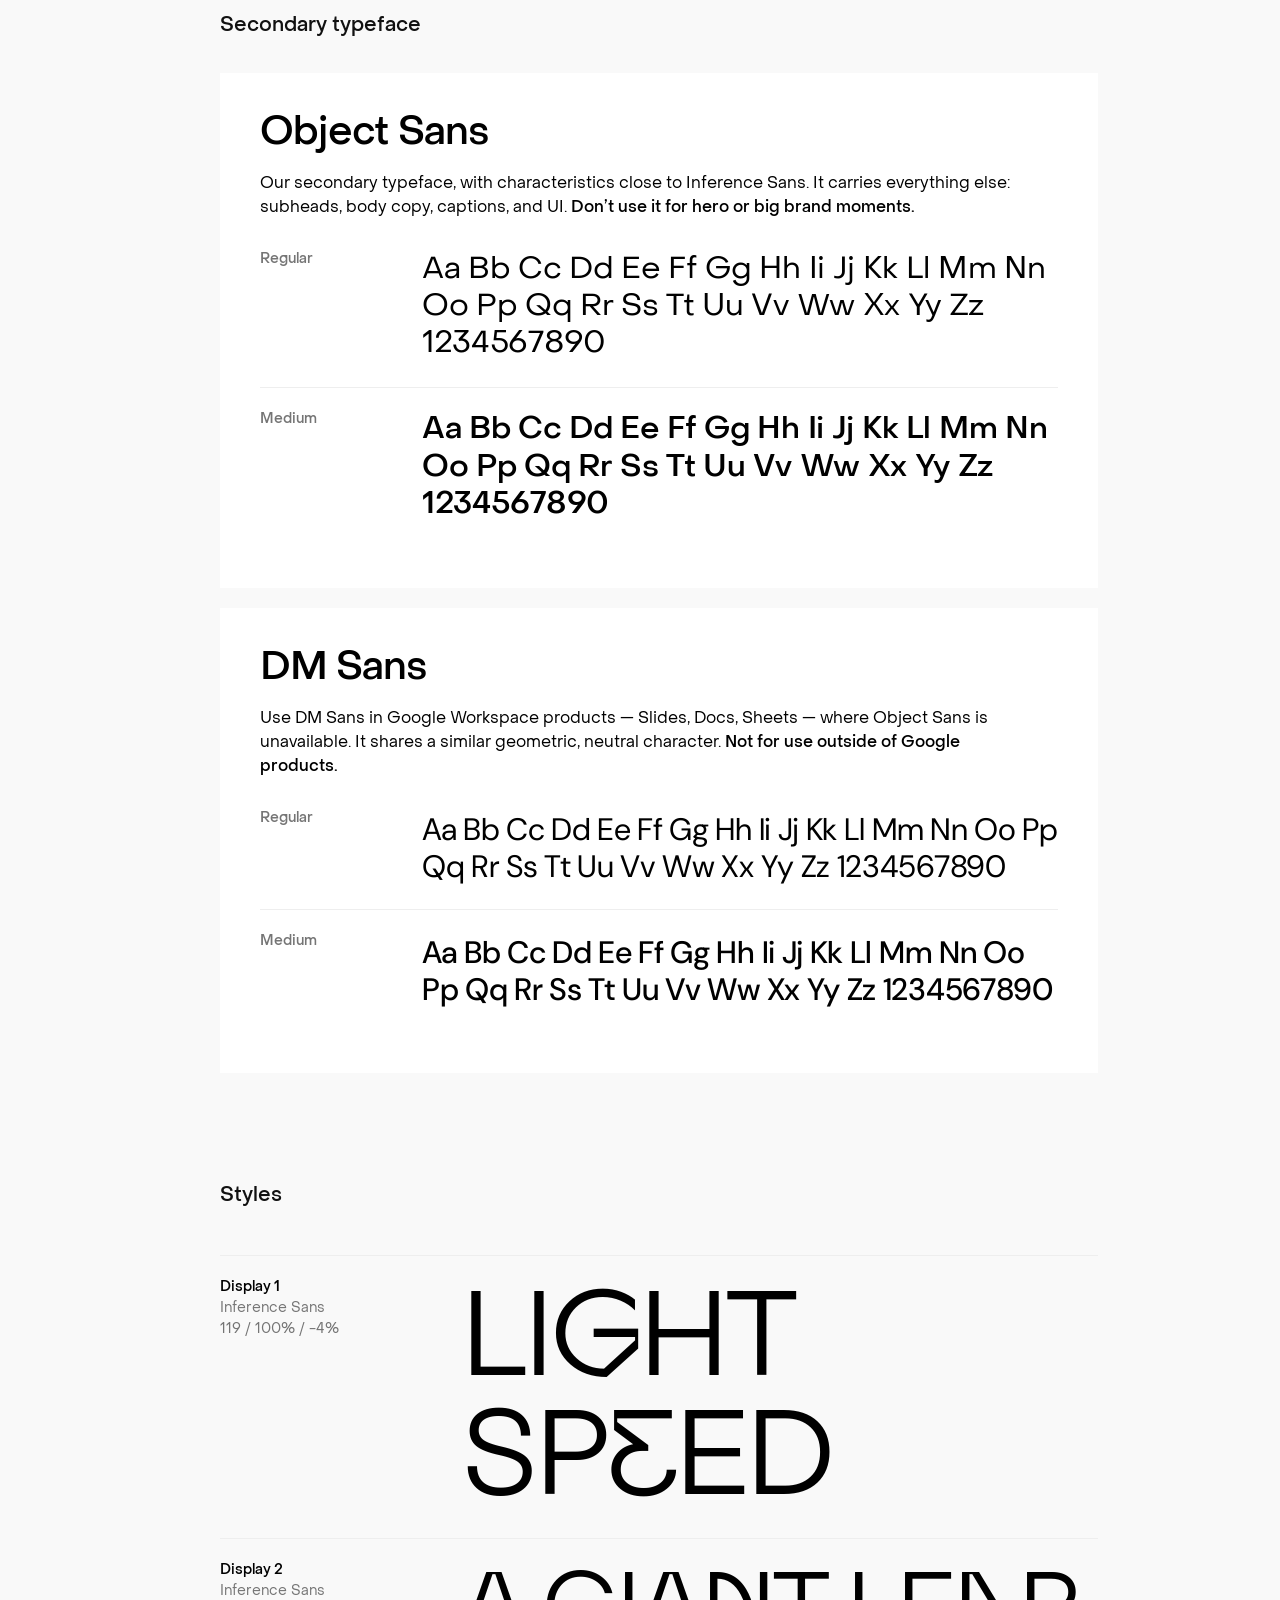
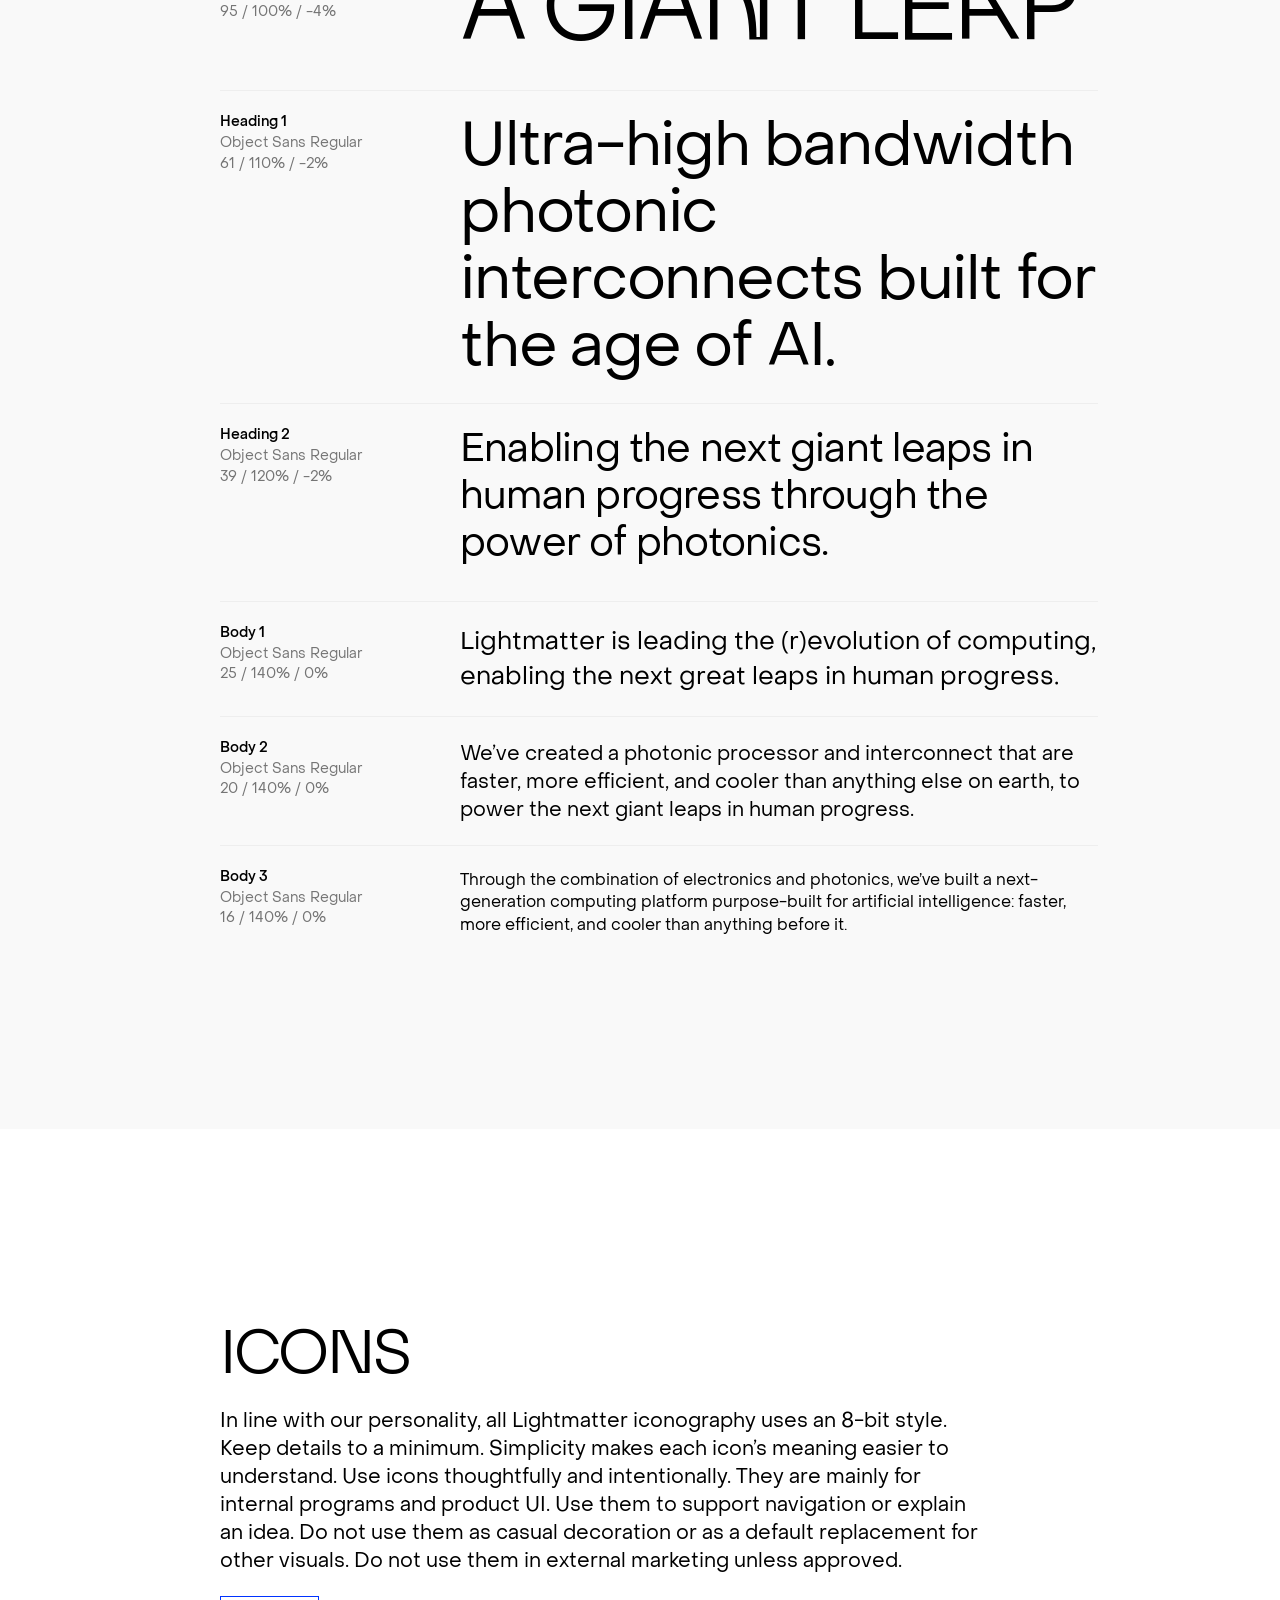
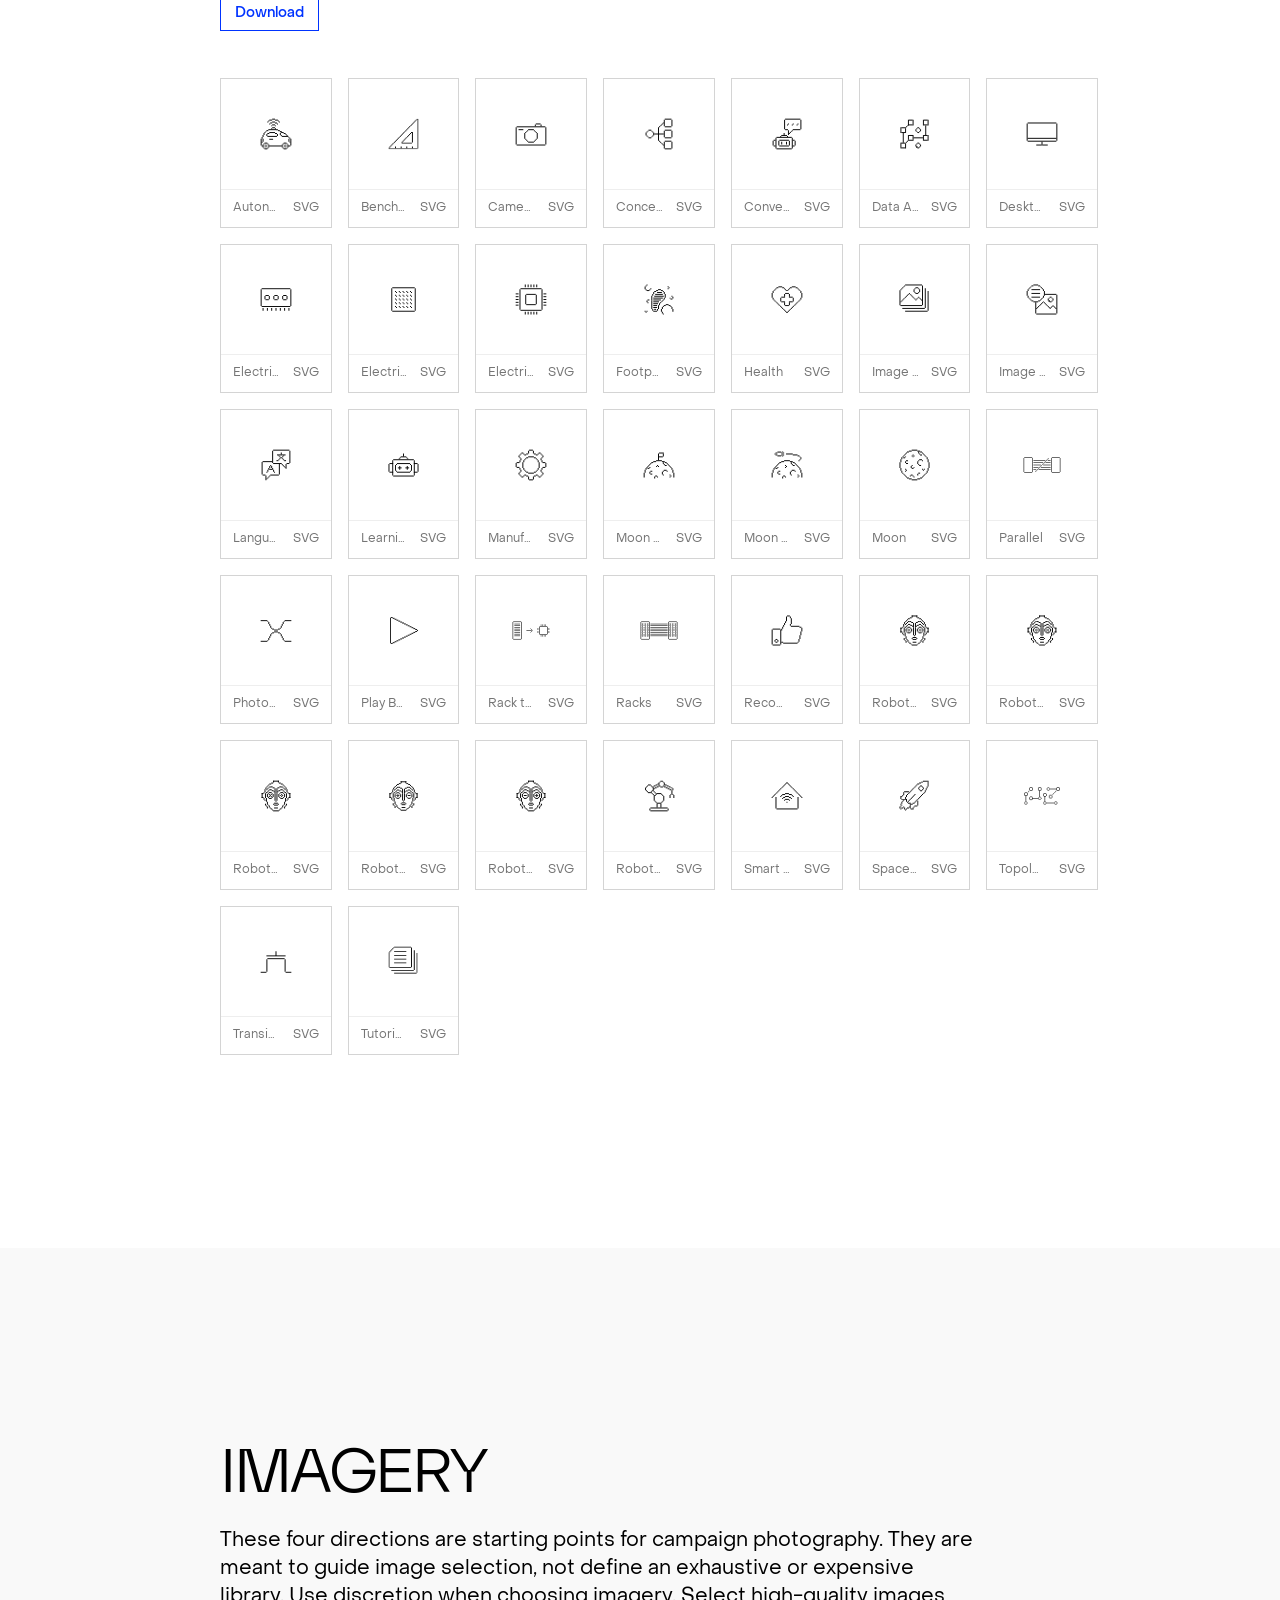
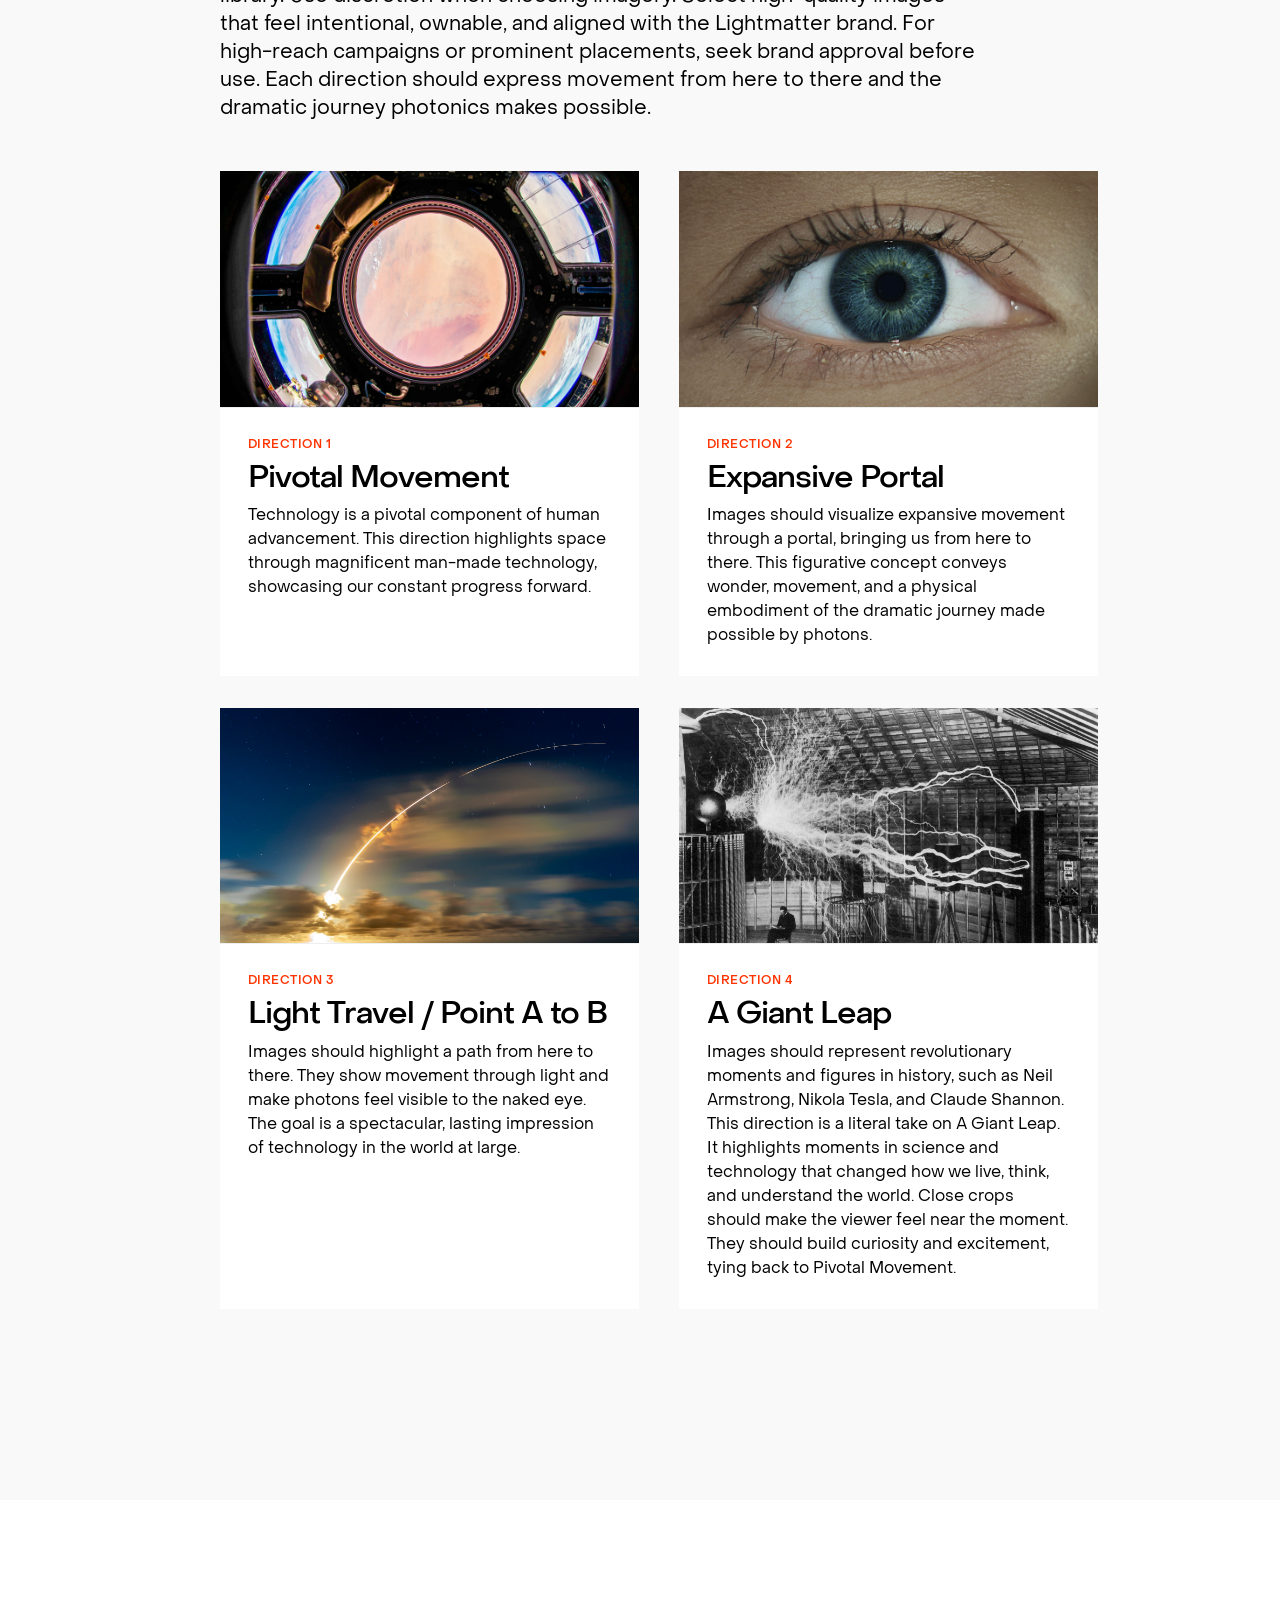
==== commit 36122774: "Replace sub-headlines with subheads Co-Authored-By: Claude Sonnet 4.6 <noreply@anthropic.com>" ====
--- a/index.html
+++ b/index.html
@@ -736,7 +736,7 @@
       <div class="container-fluid py-24 md:py-36 xl:py-48 flex flex-col gap-12">
         <div class="flex flex-col gap-5 max-w-[760px]">
           <h2 class="font-display font-normal text-[31px] md:text-4xl tracking-[-1.24px] md:tracking-[-2.44px] leading-[1.1]">Type</h2>
-          <p class="text-[20px] leading-[1.4]">Two typefaces carry the brand. <span class="font-medium">Inference Sans</span> is our ownable display face for headlines and big brand moments; <span class="font-medium">Object Sans</span> does everything else: sub-headlines, body copy, captions, and UI.</p>
+          <p class="text-[20px] leading-[1.4]">Two typefaces carry the brand. <span class="font-medium">Inference Sans</span> is our ownable display face for headlines and big brand moments; <span class="font-medium">Object Sans</span> does everything else: subheads, body copy, captions, and UI.</p>
           <a href="downloads.html" class="cta-blue self-start px-3.5 py-2 text-sm font-medium">Download</a>
         </div>
 
@@ -775,7 +775,7 @@
           <div class="bg-white p-8 md:p-10 flex flex-col gap-8">
             <div class="flex flex-col gap-4">
               <h3 class="font-sans font-medium text-2xl tracking-[-1px] leading-[1.1]">Object Sans</h3>
-              <p class="text-base leading-[1.5] max-w-[760px]">Our secondary typeface, with characteristics close to Inference Sans. It carries everything else: sub-headlines, body copy, captions, and UI. <span class="font-medium">Don’t use it for hero or big brand moments.</span></p>
+              <p class="text-base leading-[1.5] max-w-[760px]">Our secondary typeface, with characteristics close to Inference Sans. It carries everything else: subheads, body copy, captions, and UI. <span class="font-medium">Don’t use it for hero or big brand moments.</span></p>
             </div>
             <div class="flex flex-col divide-y divide-gray-200">
               <div class="grid grid-cols-1 md:grid-cols-[130px_1fr] gap-2 md:gap-8 py-6 first:pt-0">
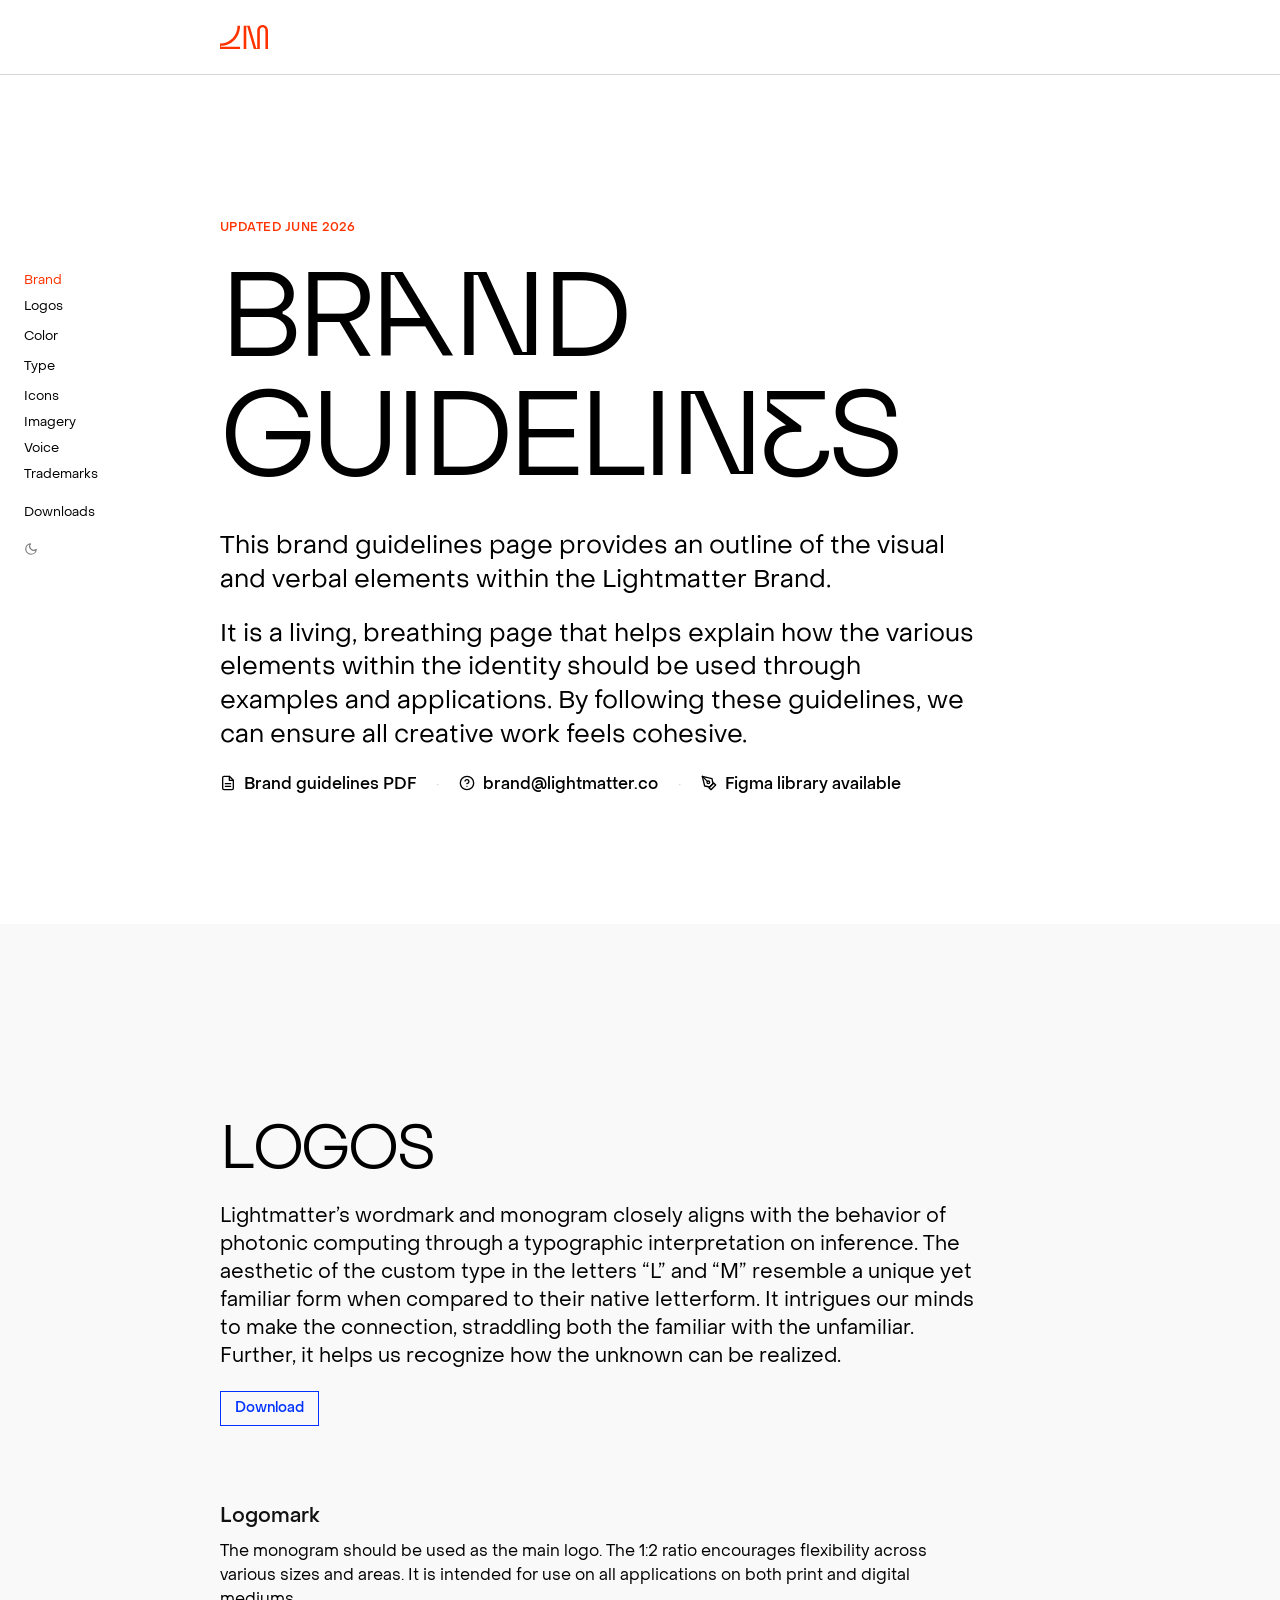
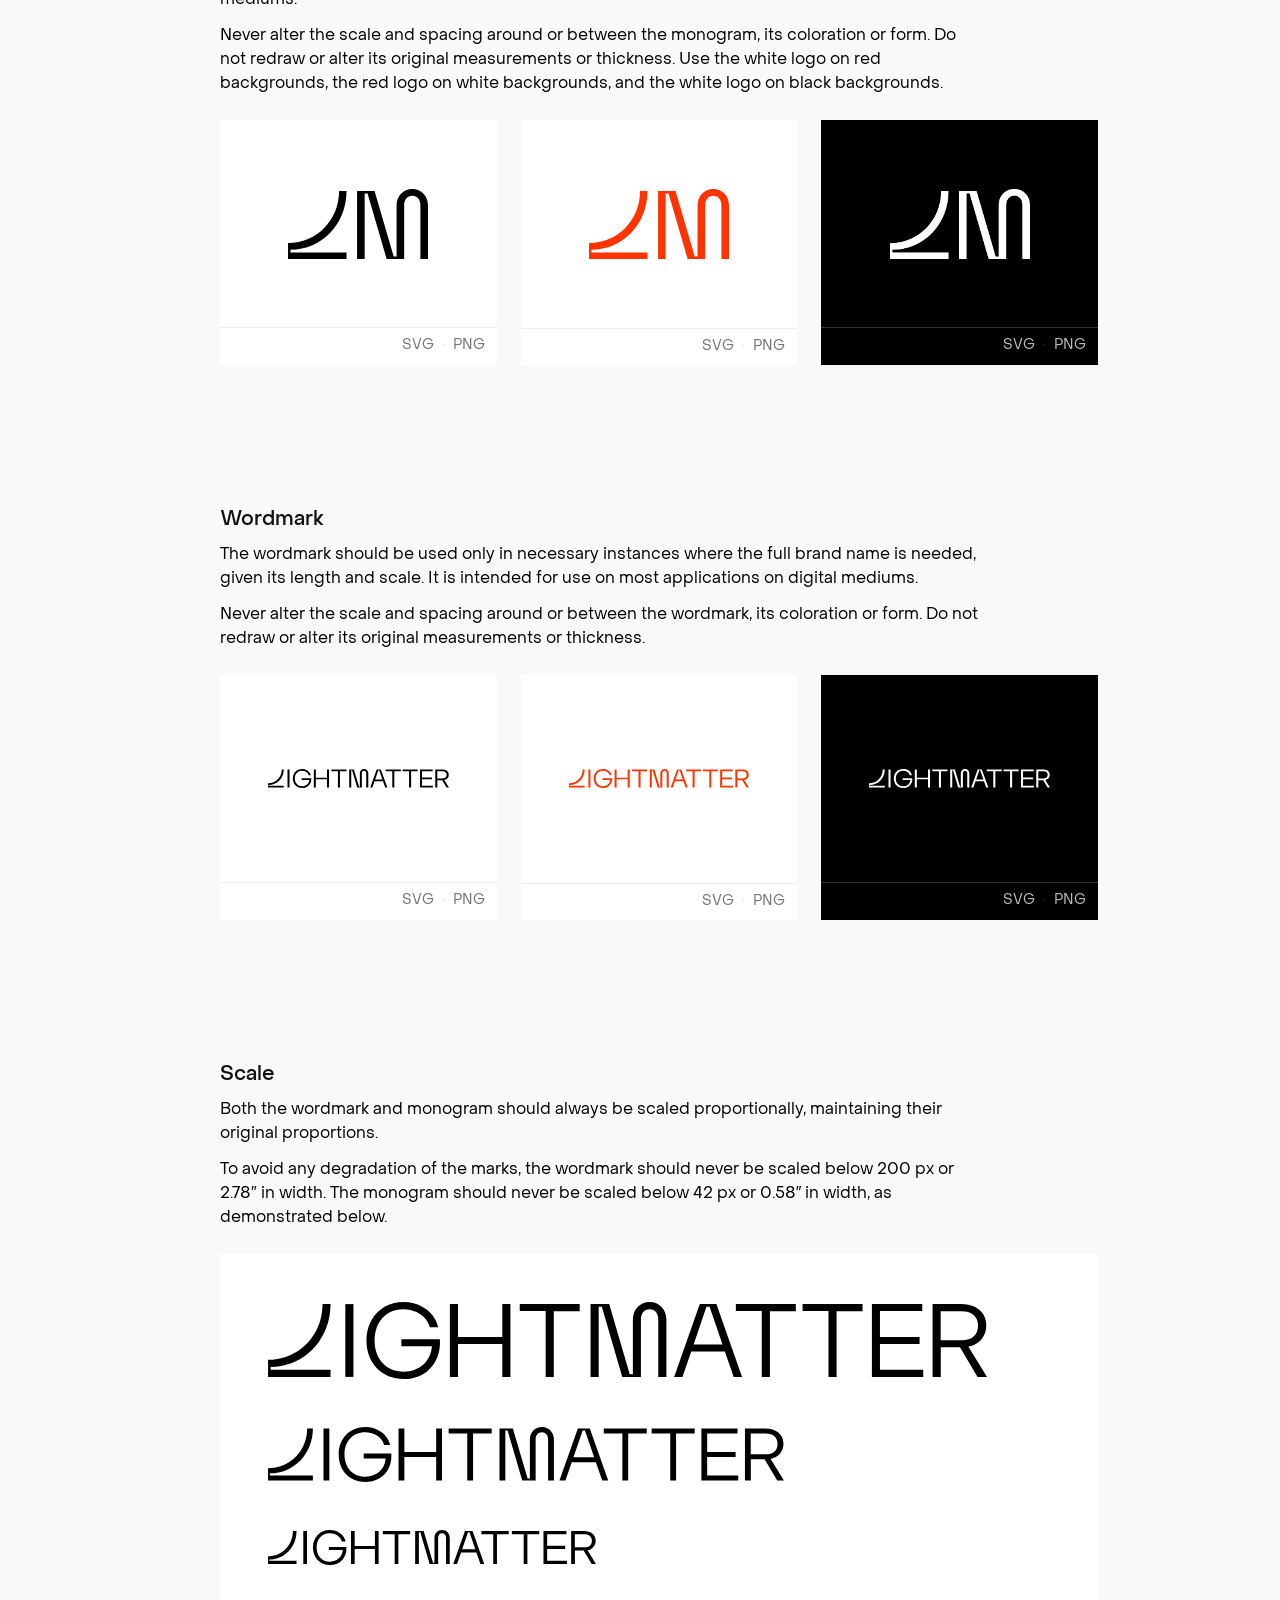
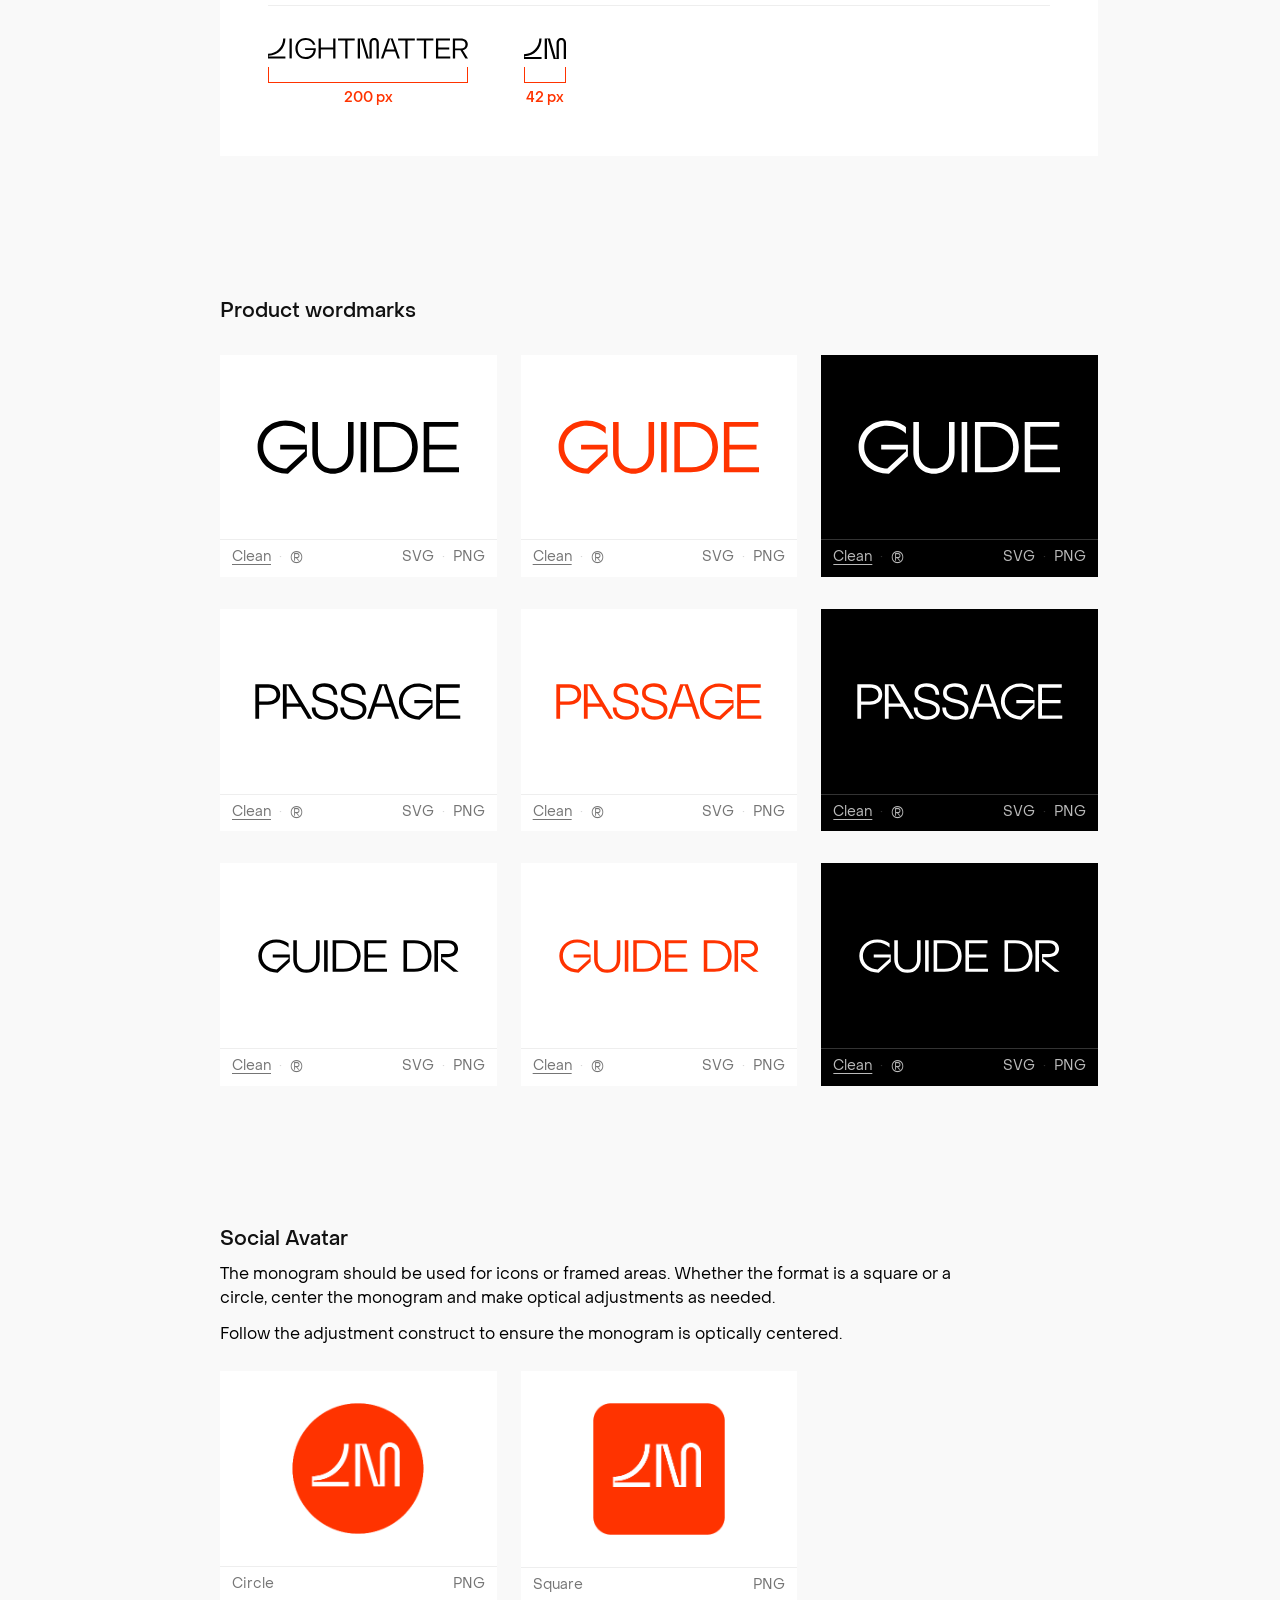
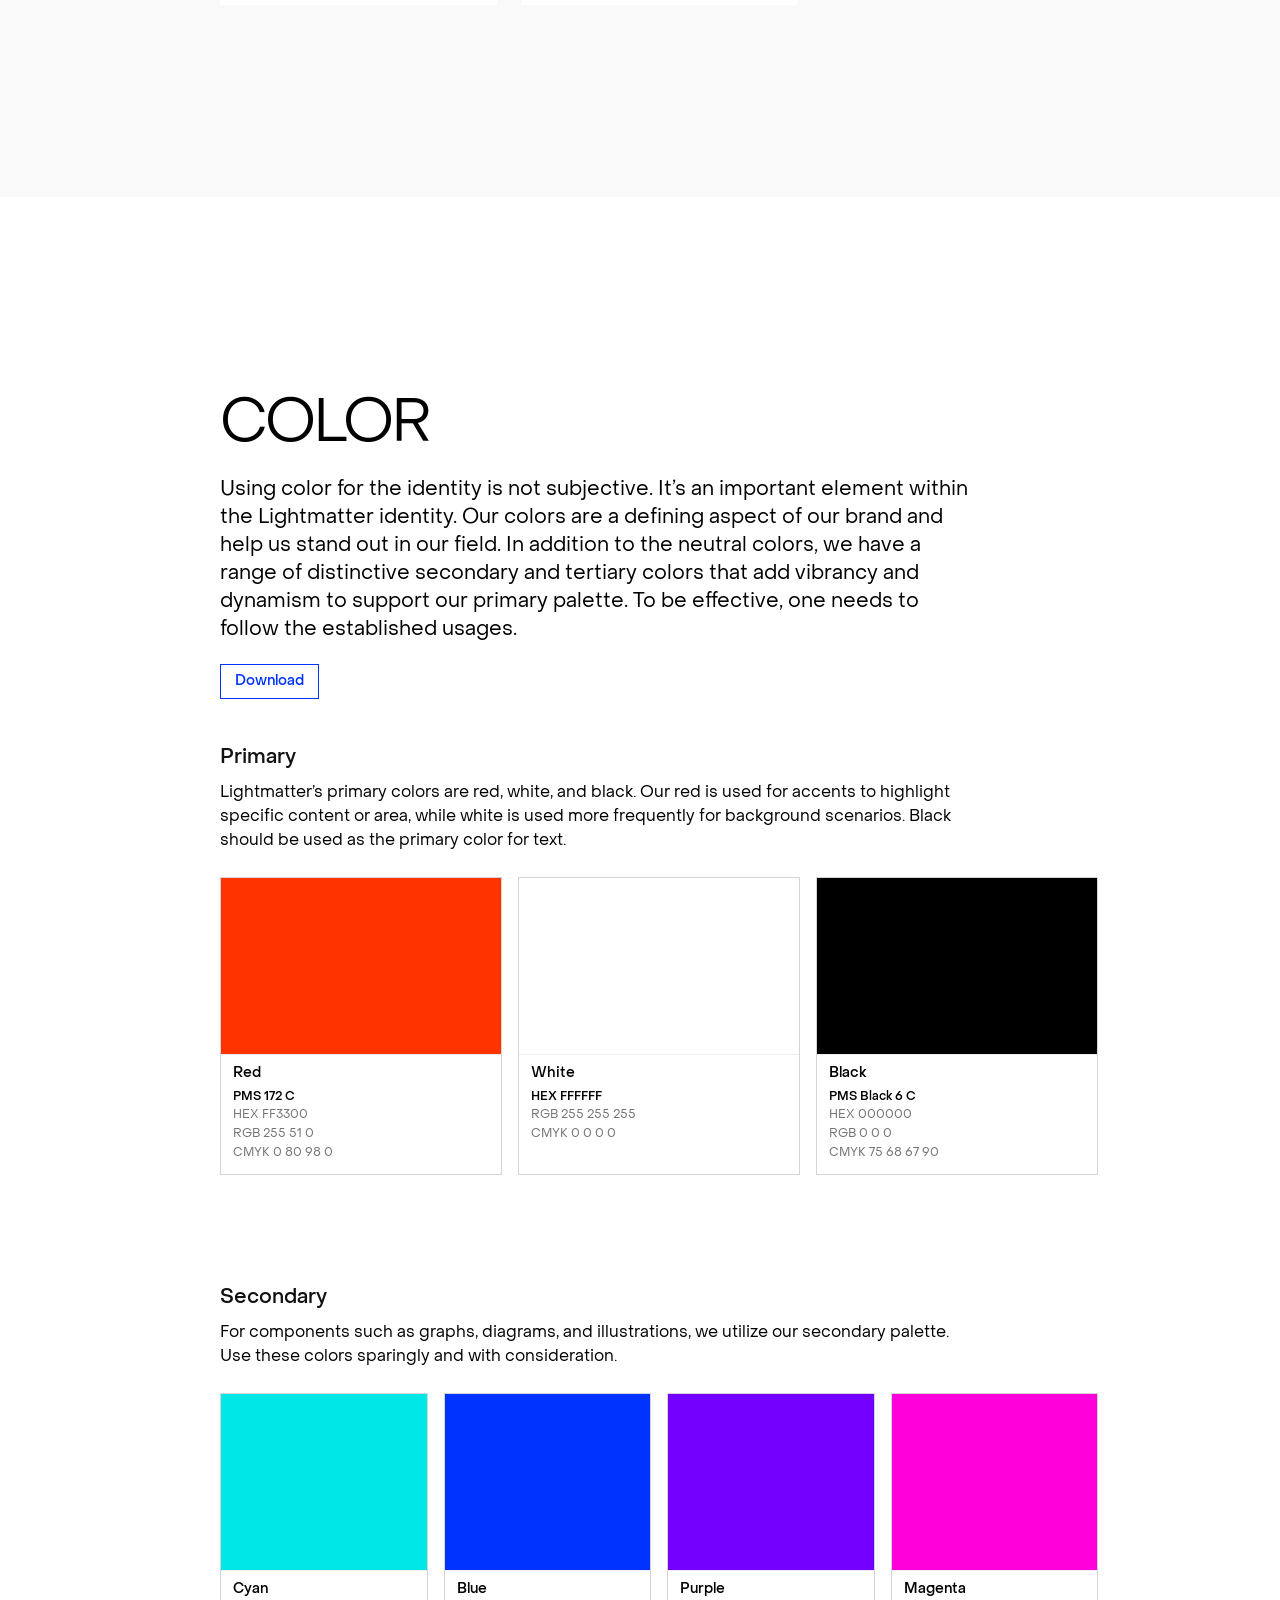
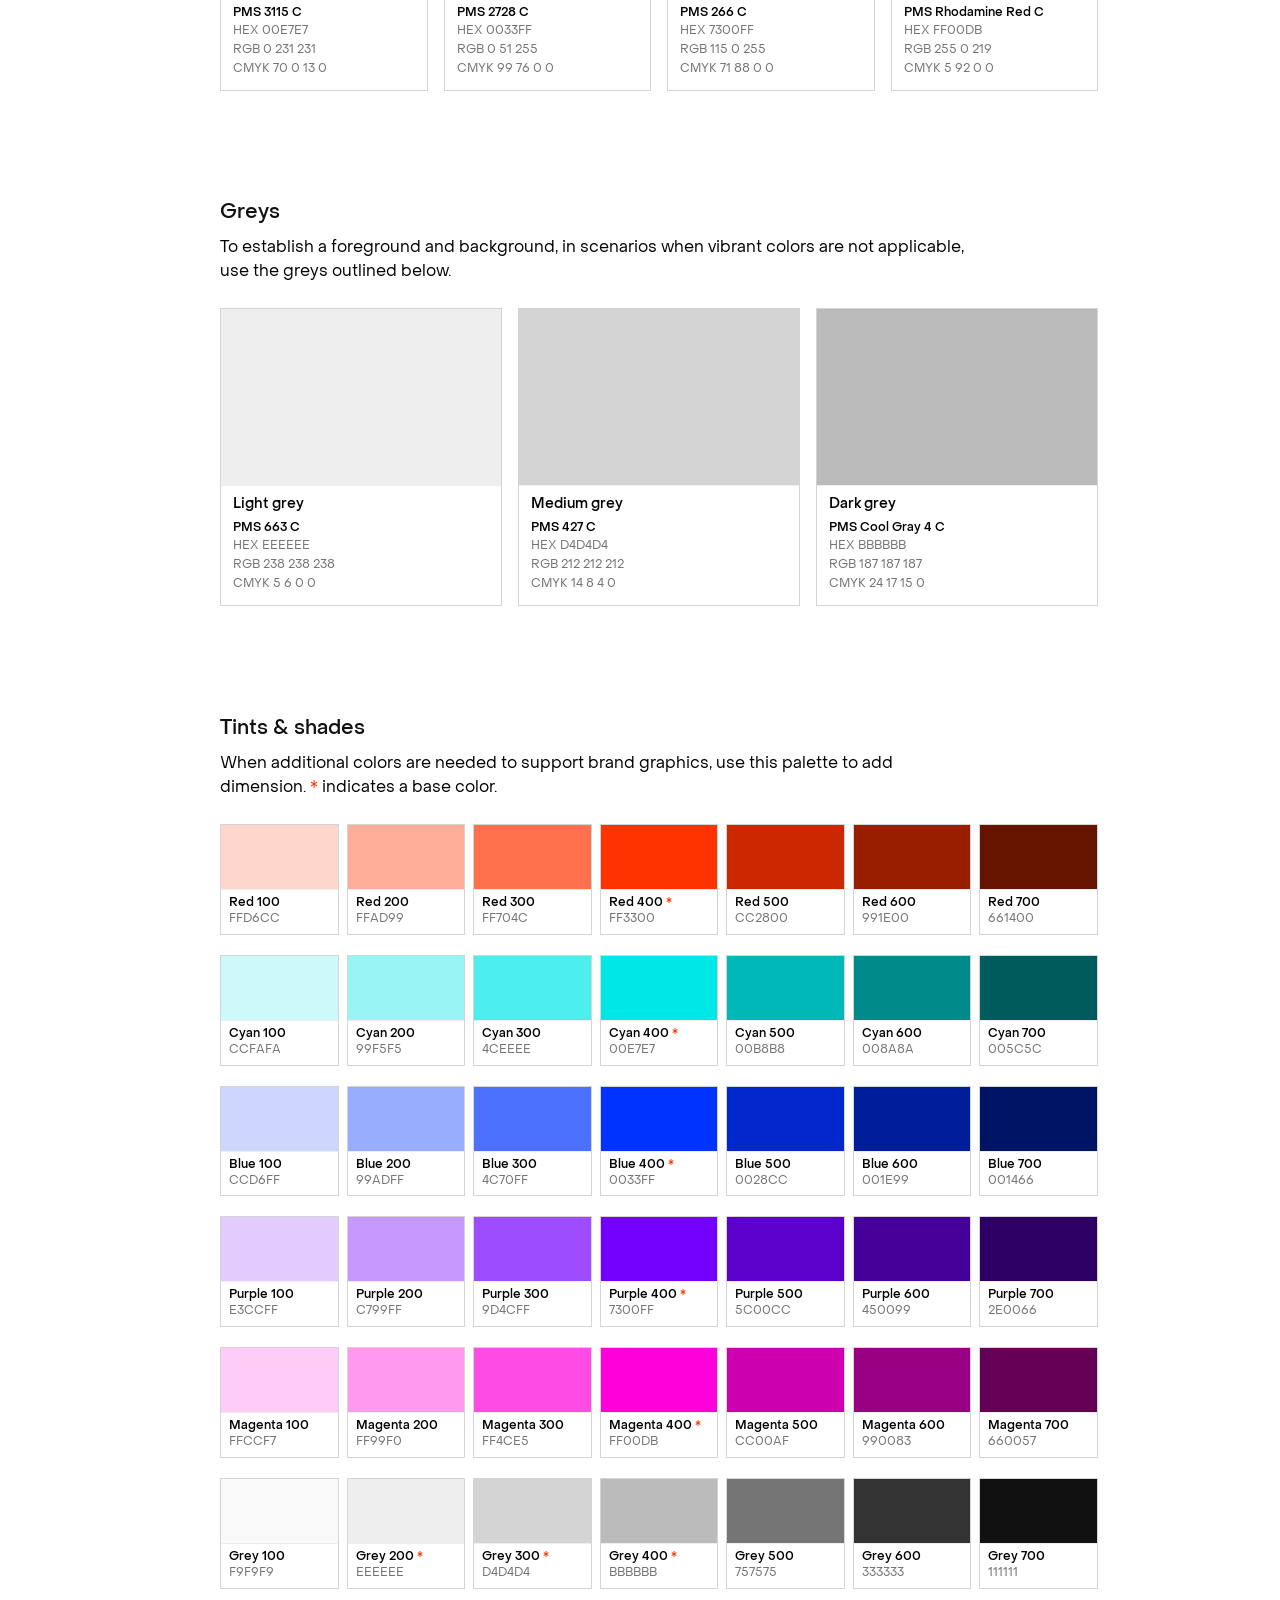
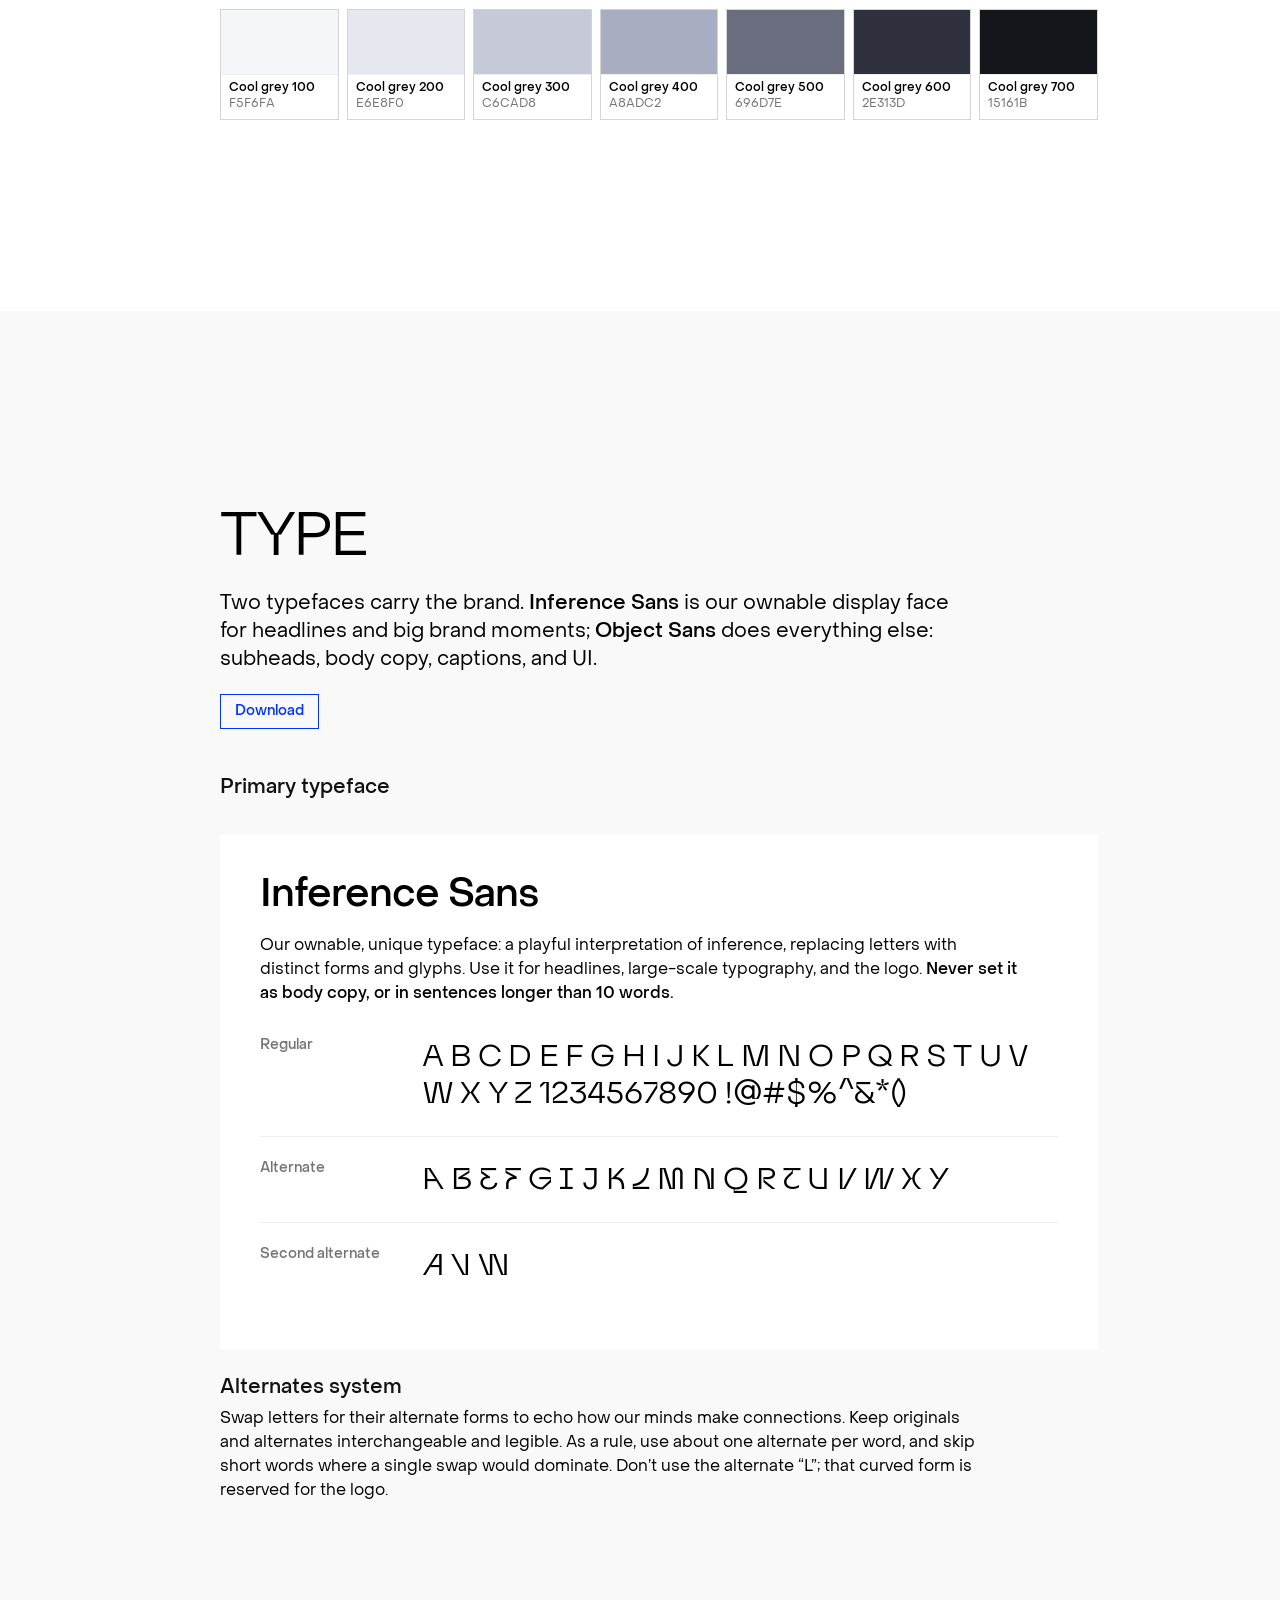
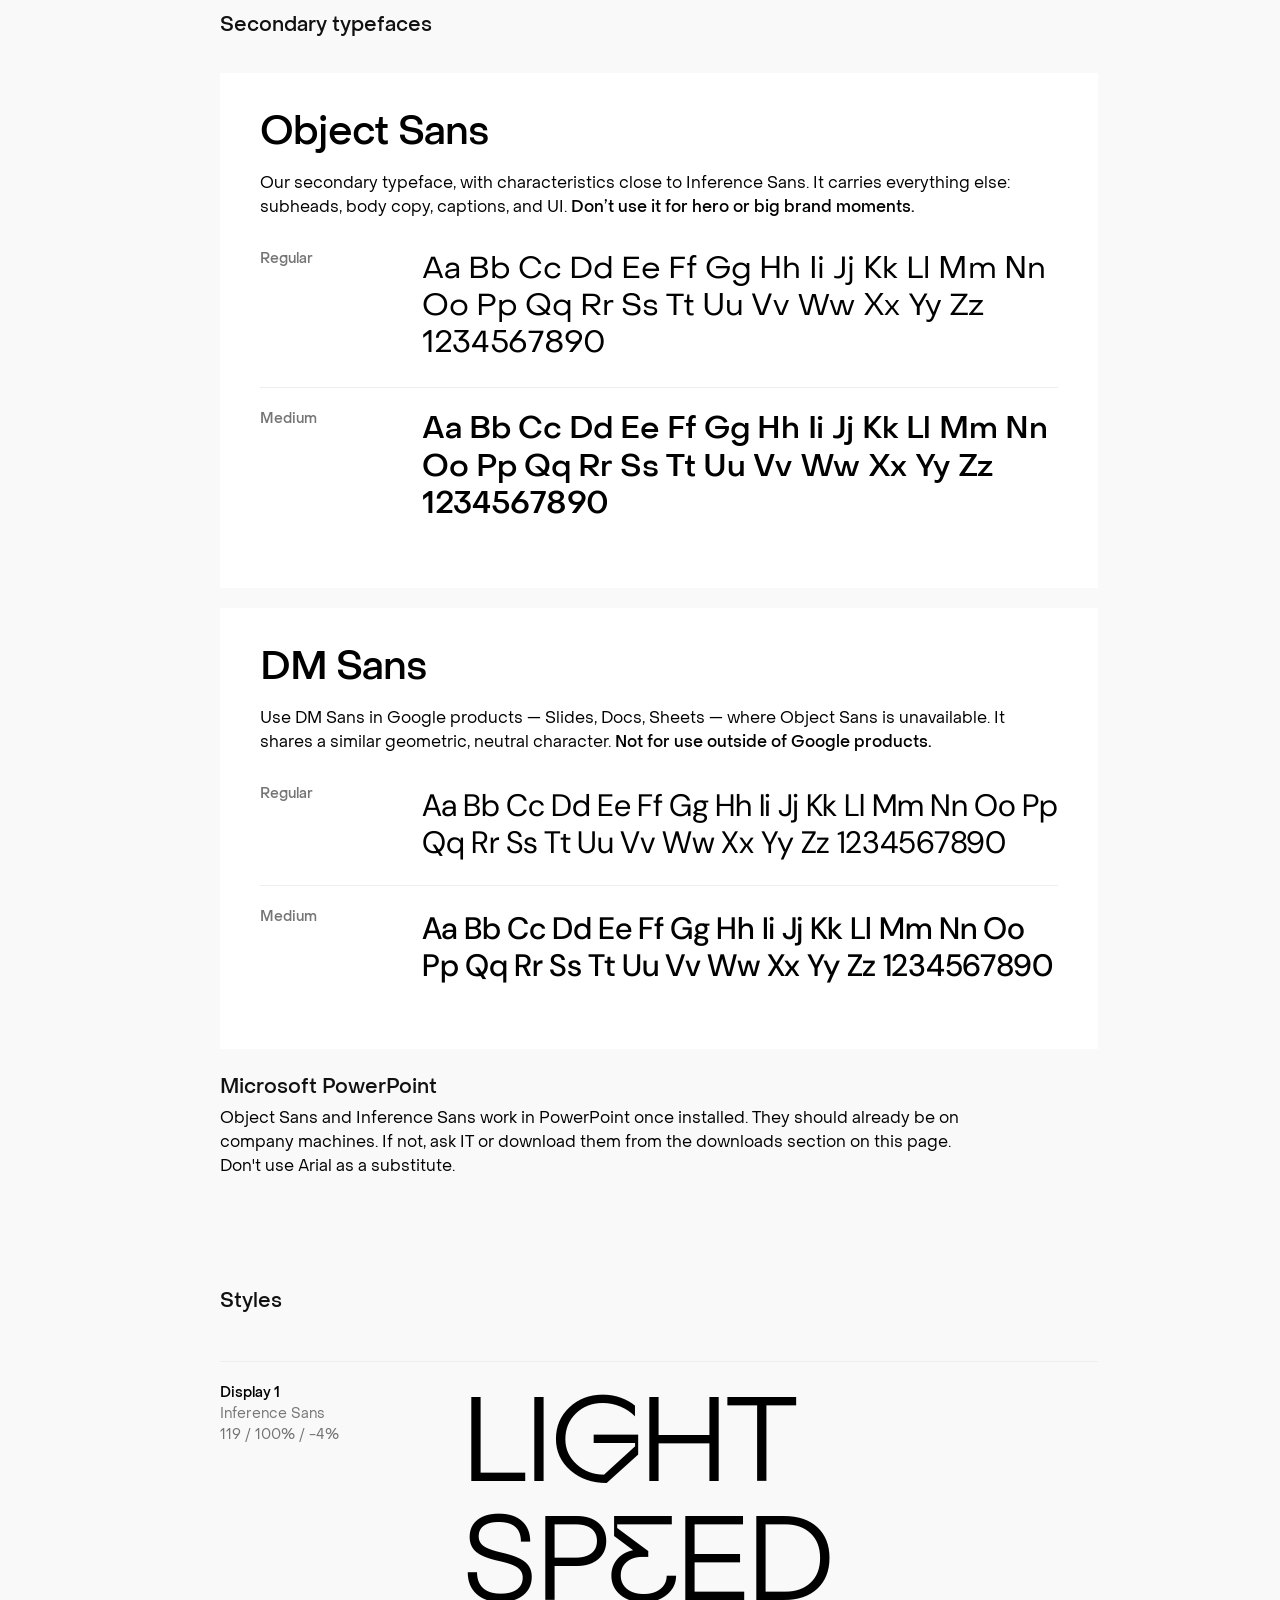
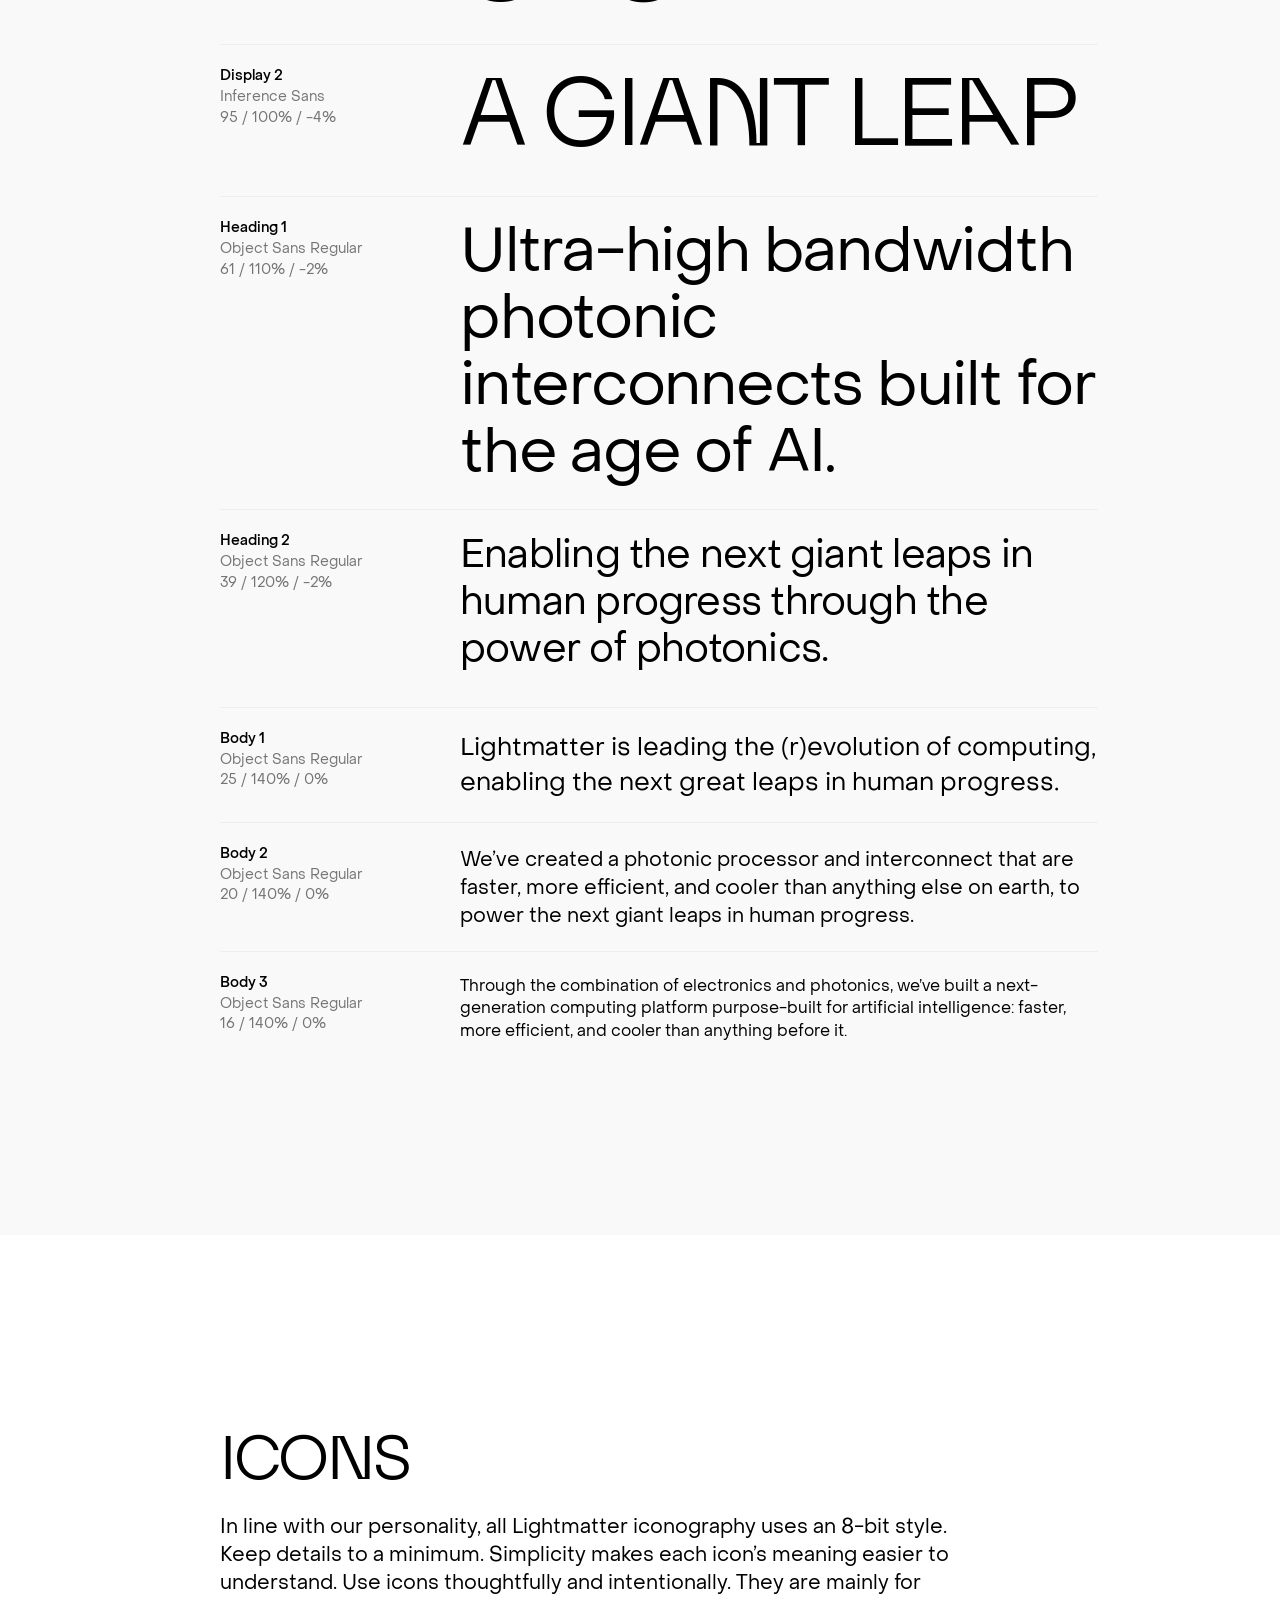
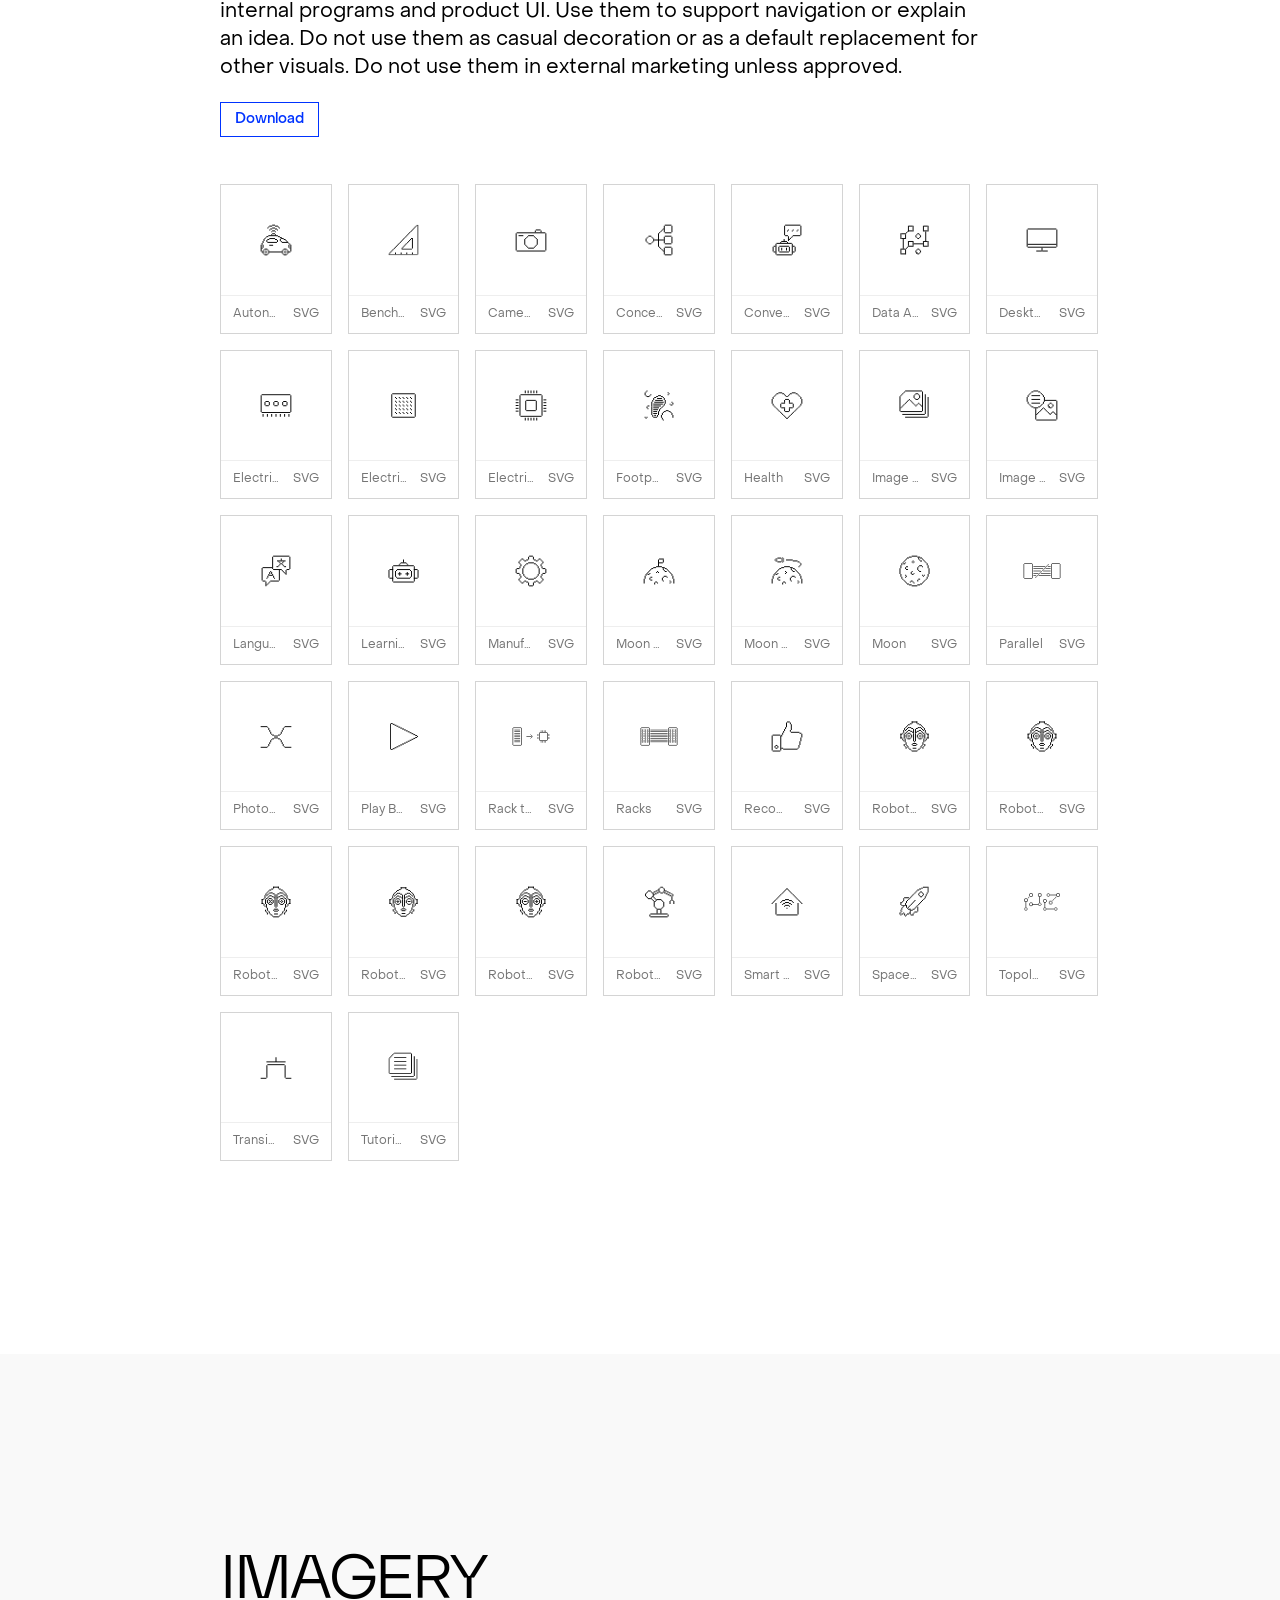
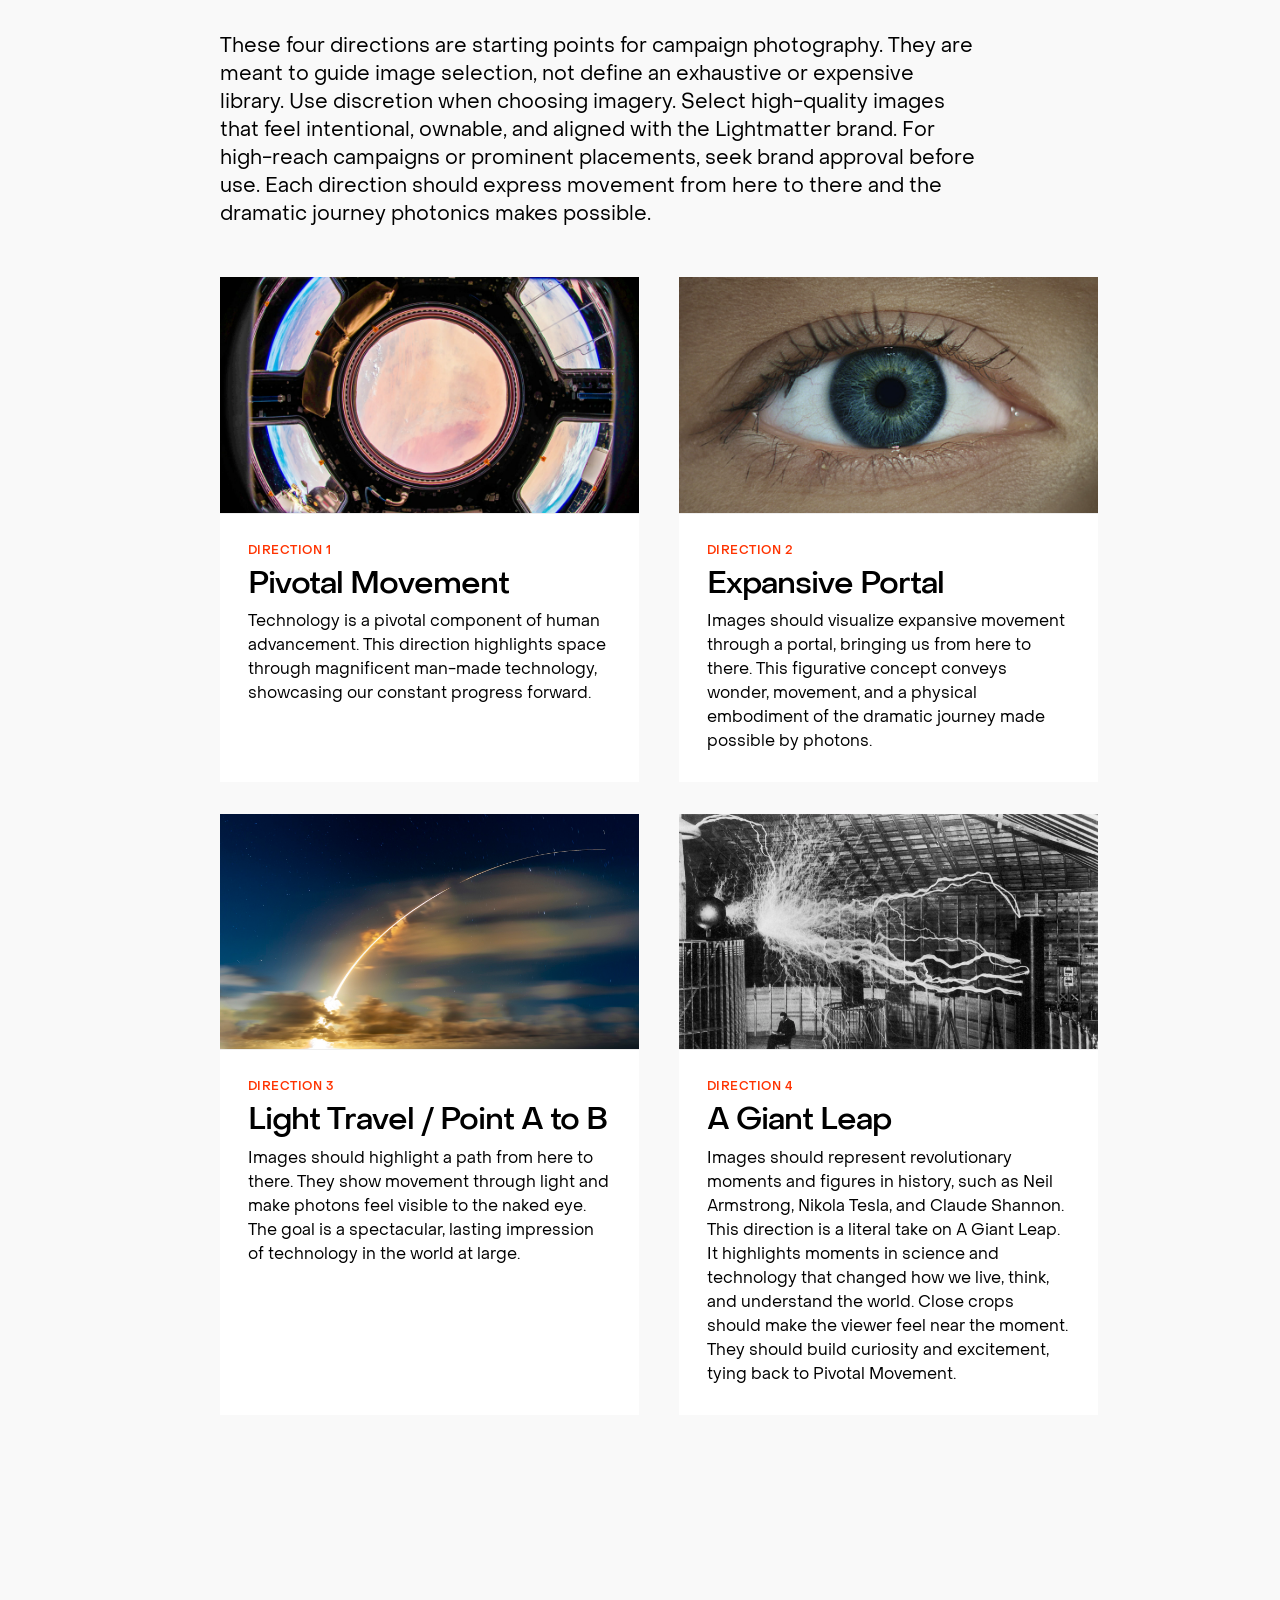
==== commit 139e8791: "Add Microsoft PowerPoint font note to secondary typefaces section Co-Authored-By: Claude Sonnet 4.6 " ====
--- a/index.html
+++ b/index.html
@@ -771,7 +771,7 @@
 
         <!-- Object Sans + DM Sans — secondary / text -->
         <div id="type-text" class="mt-12 md:mt-16 flex flex-col gap-5">
-          <p class="h4 pb-4">Secondary typeface</p>
+          <p class="h4 pb-4">Secondary typefaces</p>
           <div class="bg-white p-8 md:p-10 flex flex-col gap-8">
             <div class="flex flex-col gap-4">
               <h3 class="font-sans font-medium text-2xl tracking-[-1px] leading-[1.1]">Object Sans</h3>
@@ -793,7 +793,7 @@
               <div class="flex items-baseline justify-between gap-4">
                 <h3 class="font-sans font-medium text-2xl tracking-[-1px] leading-[1.1]">DM Sans</h3>
               </div>
-              <p class="text-base leading-[1.5] max-w-[760px]">Use DM Sans in Google Workspace products — Slides, Docs, Sheets — where Object Sans is unavailable. It shares a similar geometric, neutral character. <span class="font-medium">Not for use outside of Google products.</span></p>
+              <p class="text-base leading-[1.5] max-w-[760px]">Use DM Sans in Google products — Slides, Docs, Sheets — where Object Sans is unavailable. It shares a similar geometric, neutral character. <span class="font-medium">Not for use outside of Google products.</span></p>
             </div>
             <div class="flex flex-col divide-y divide-gray-200">
               <div class="grid grid-cols-1 md:grid-cols-[130px_1fr] gap-2 md:gap-8 py-6 first:pt-0">
@@ -805,6 +805,10 @@
                 <p class="font-dm-sans font-medium text-xl leading-[1.2]">Aa Bb Cc Dd Ee Ff Gg Hh Ii Jj Kk Ll Mm Nn Oo Pp Qq Rr Ss Tt Uu Vv Ww Xx Yy Zz 1234567890</p>
               </div>
             </div>
+          </div>
+          <div class="flex flex-col gap-2 max-w-[760px] pt-2">
+            <p class="h4">Microsoft PowerPoint</p>
+            <p class="text-base leading-[1.5]">Object Sans and Inference Sans work in PowerPoint once installed. They should already be on company machines. If not, ask IT or download them from the downloads section on this page. Don't use Arial as a substitute.</p>
           </div>
         </div>
 
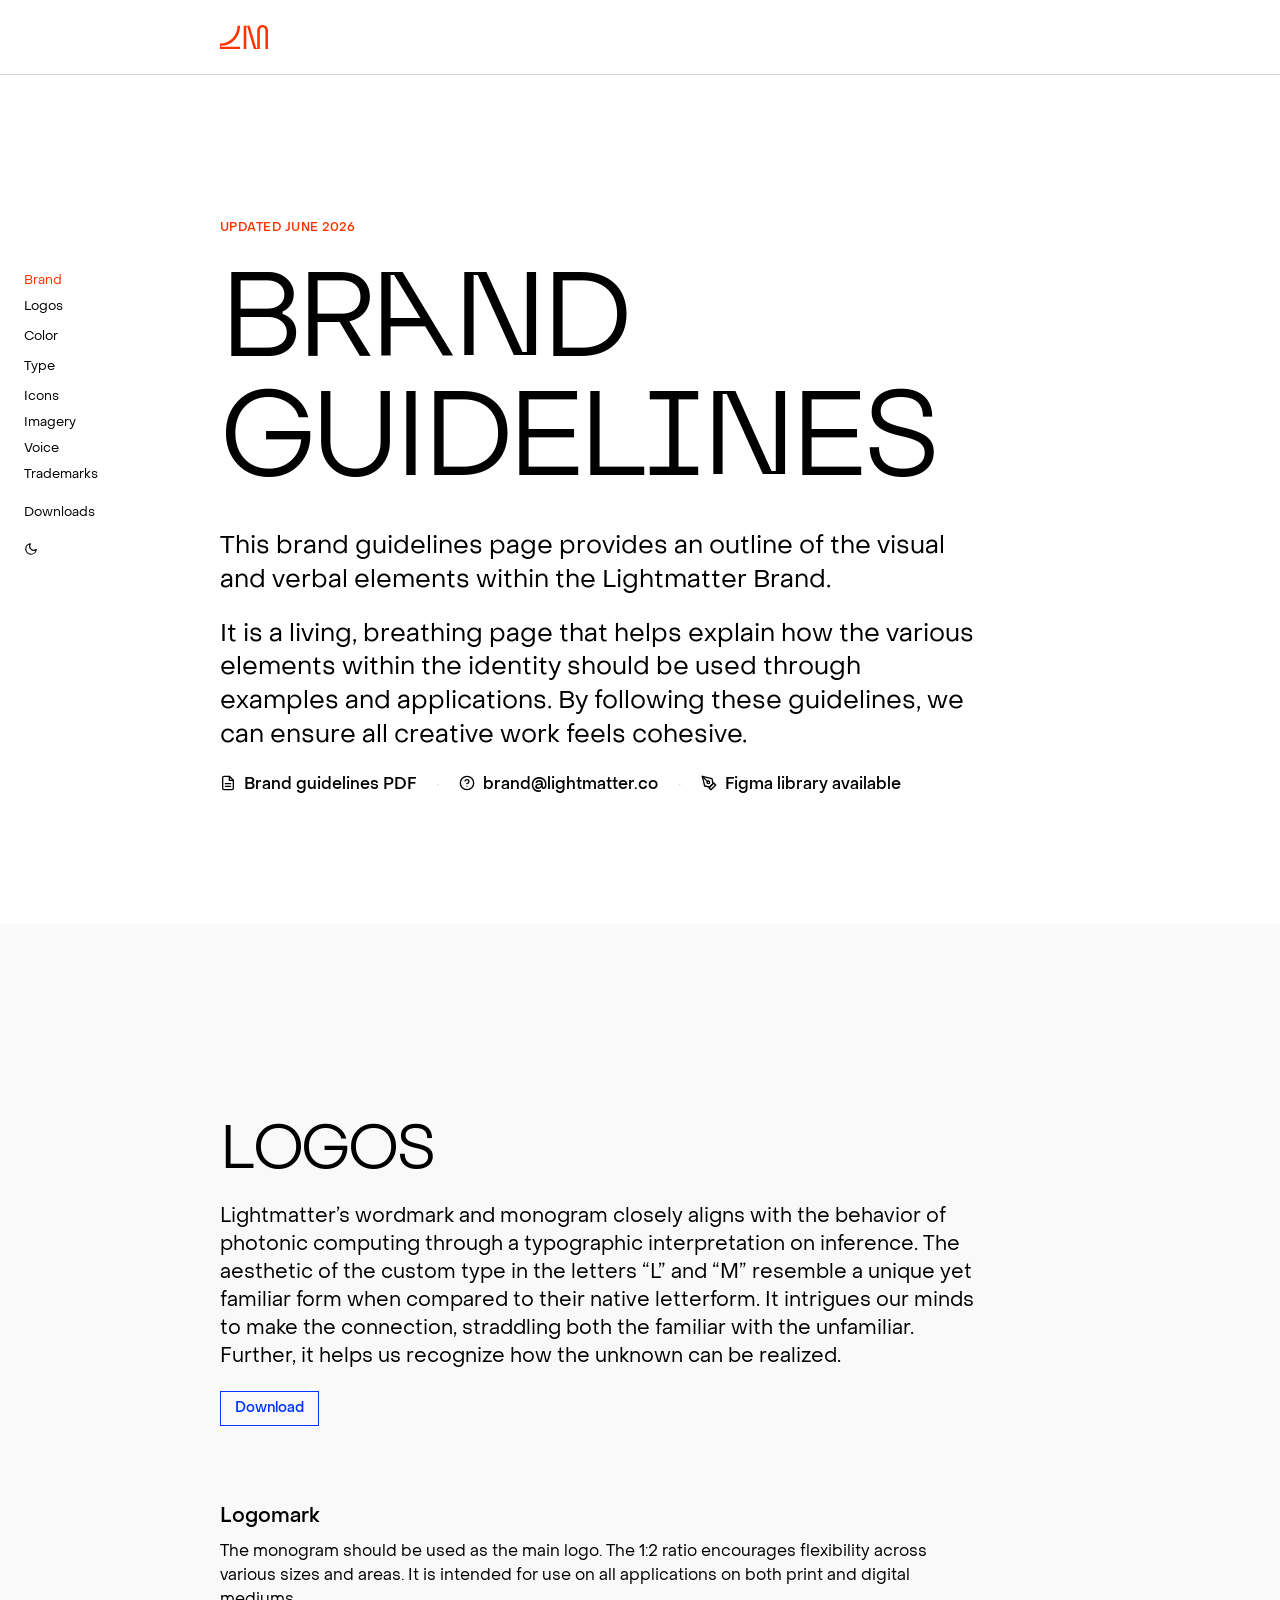
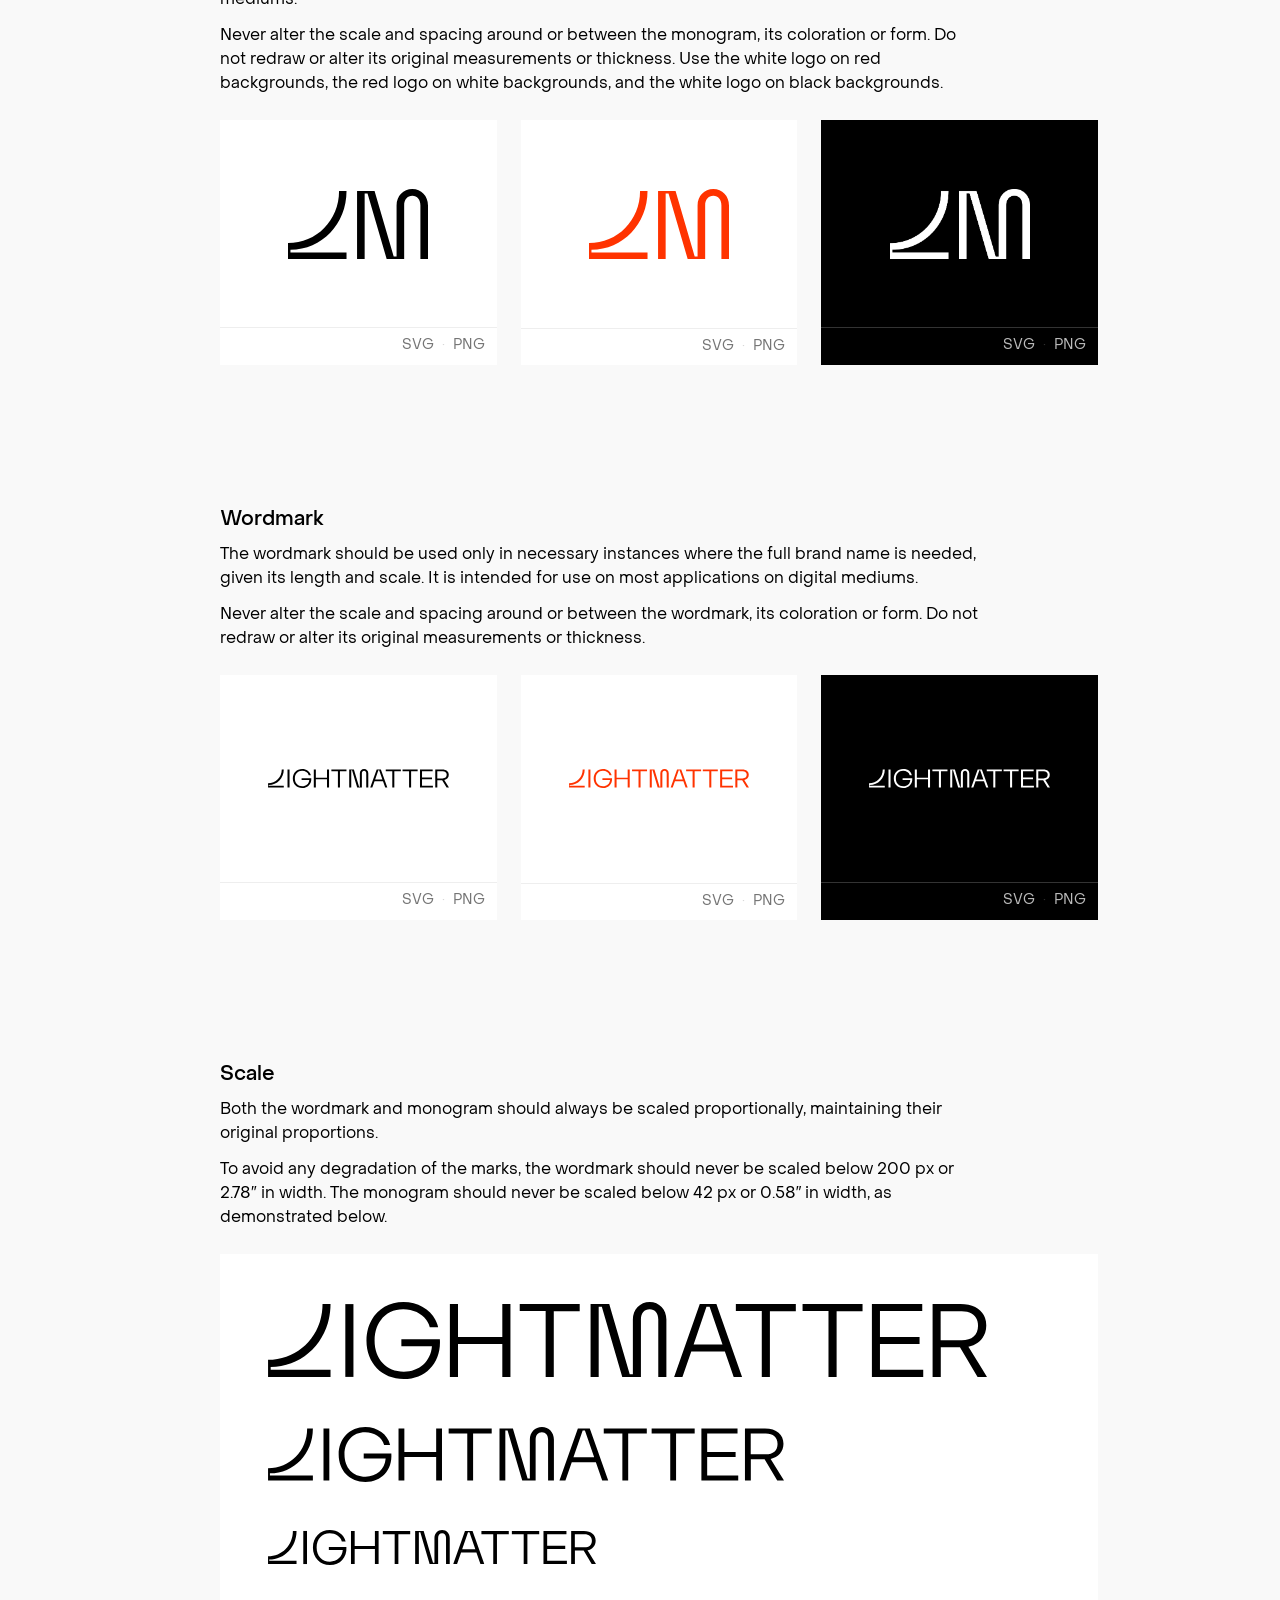
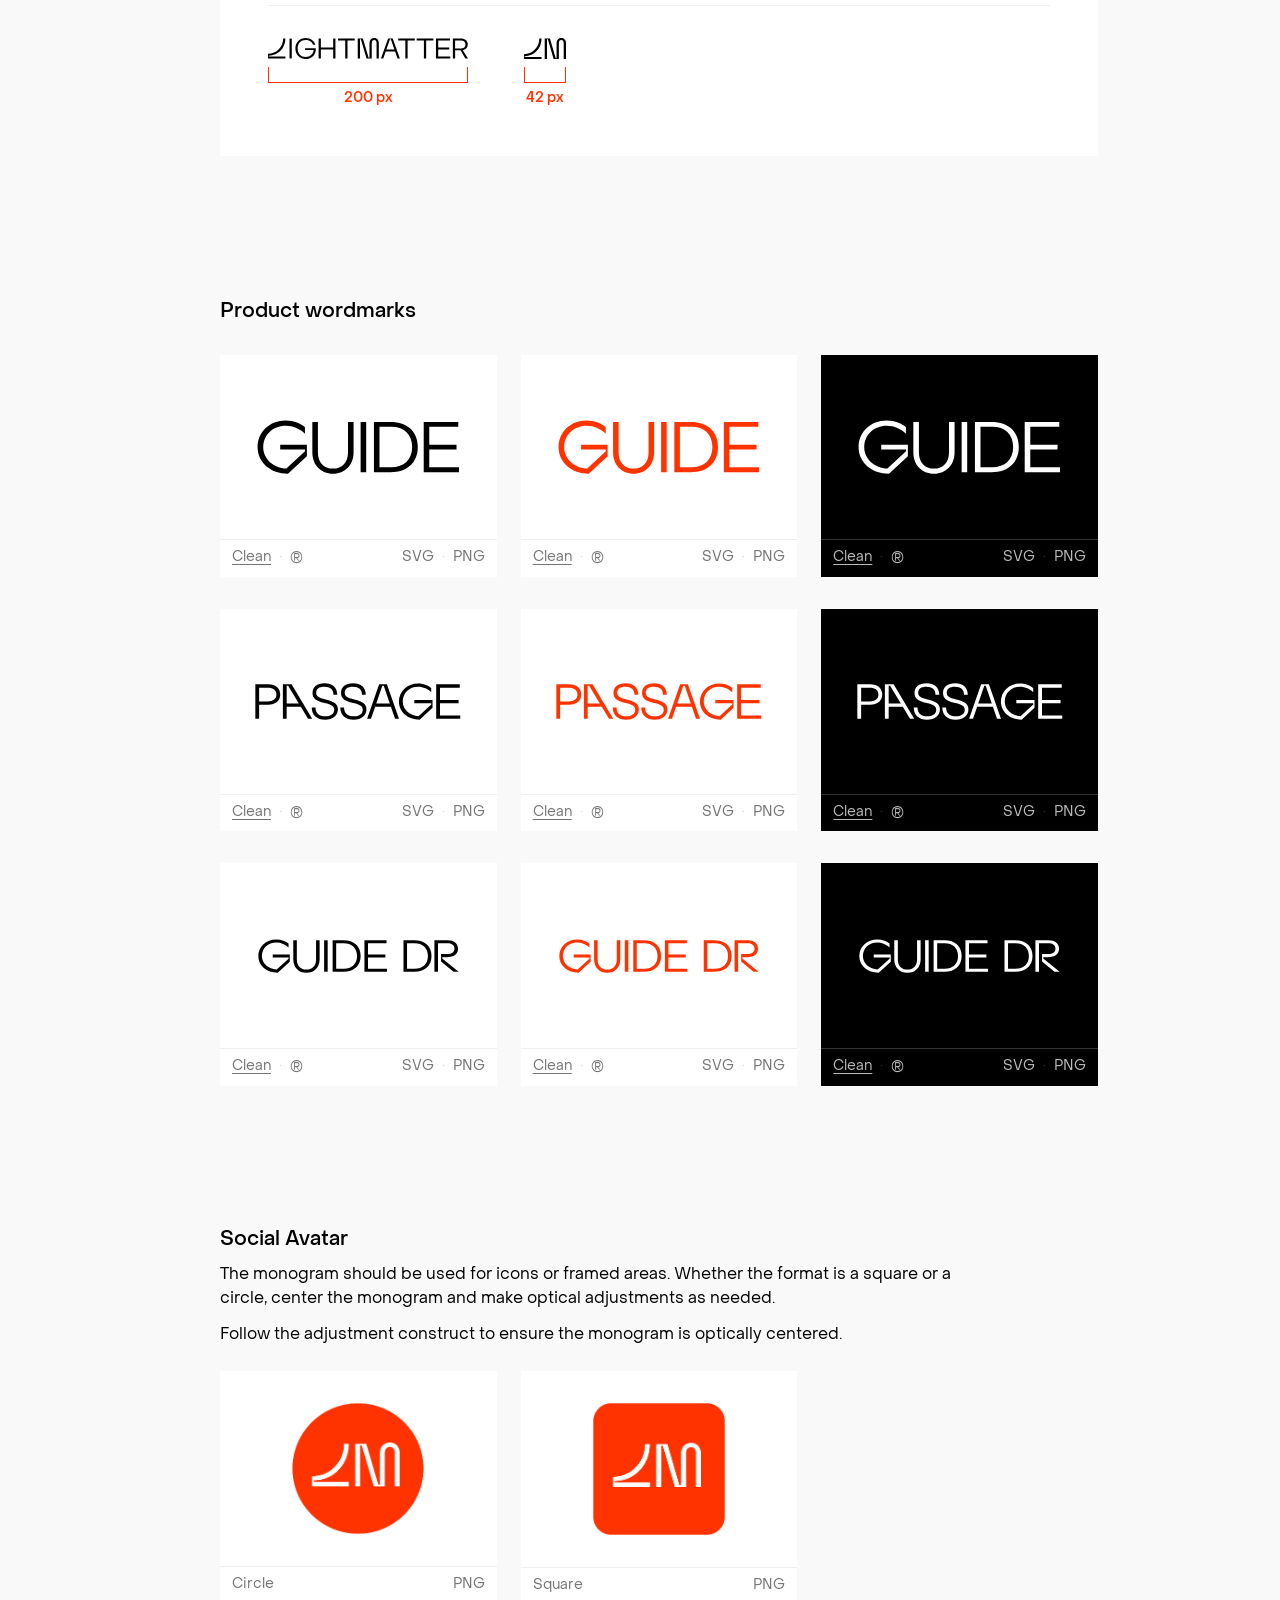
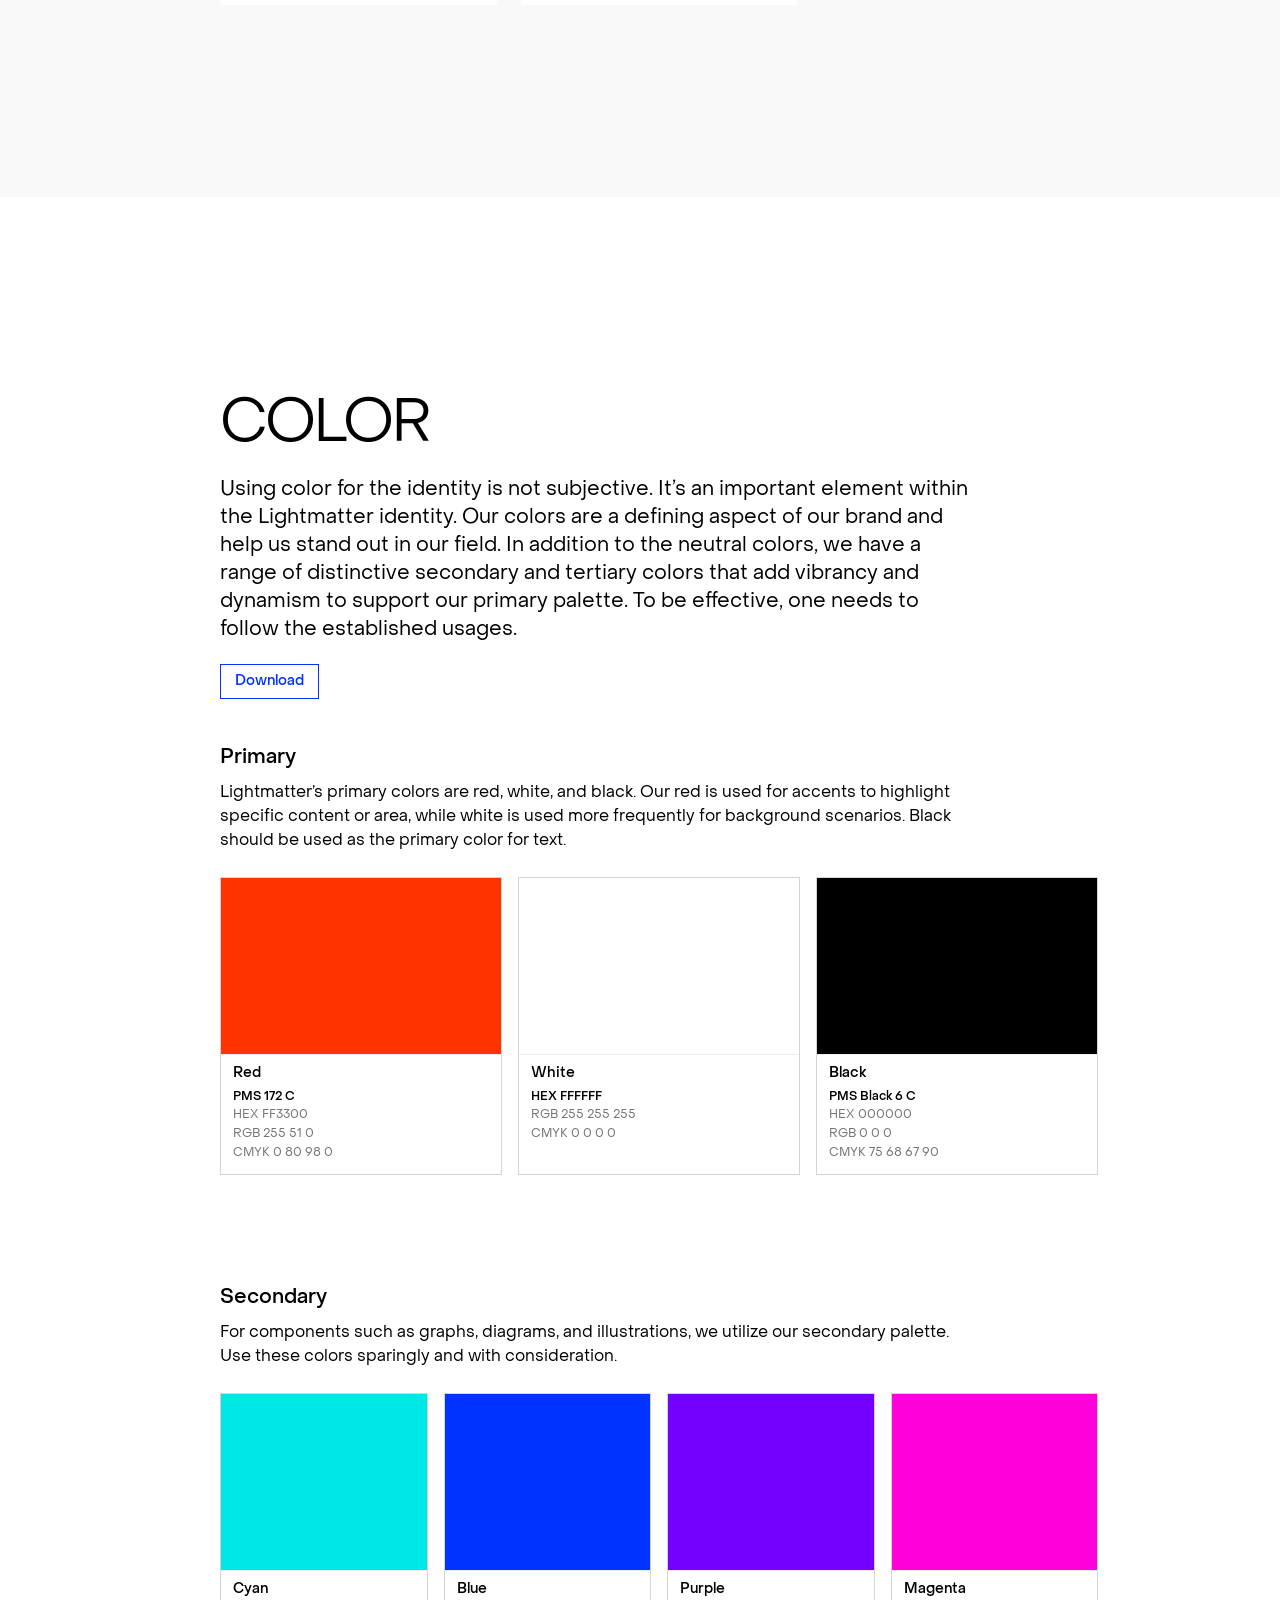
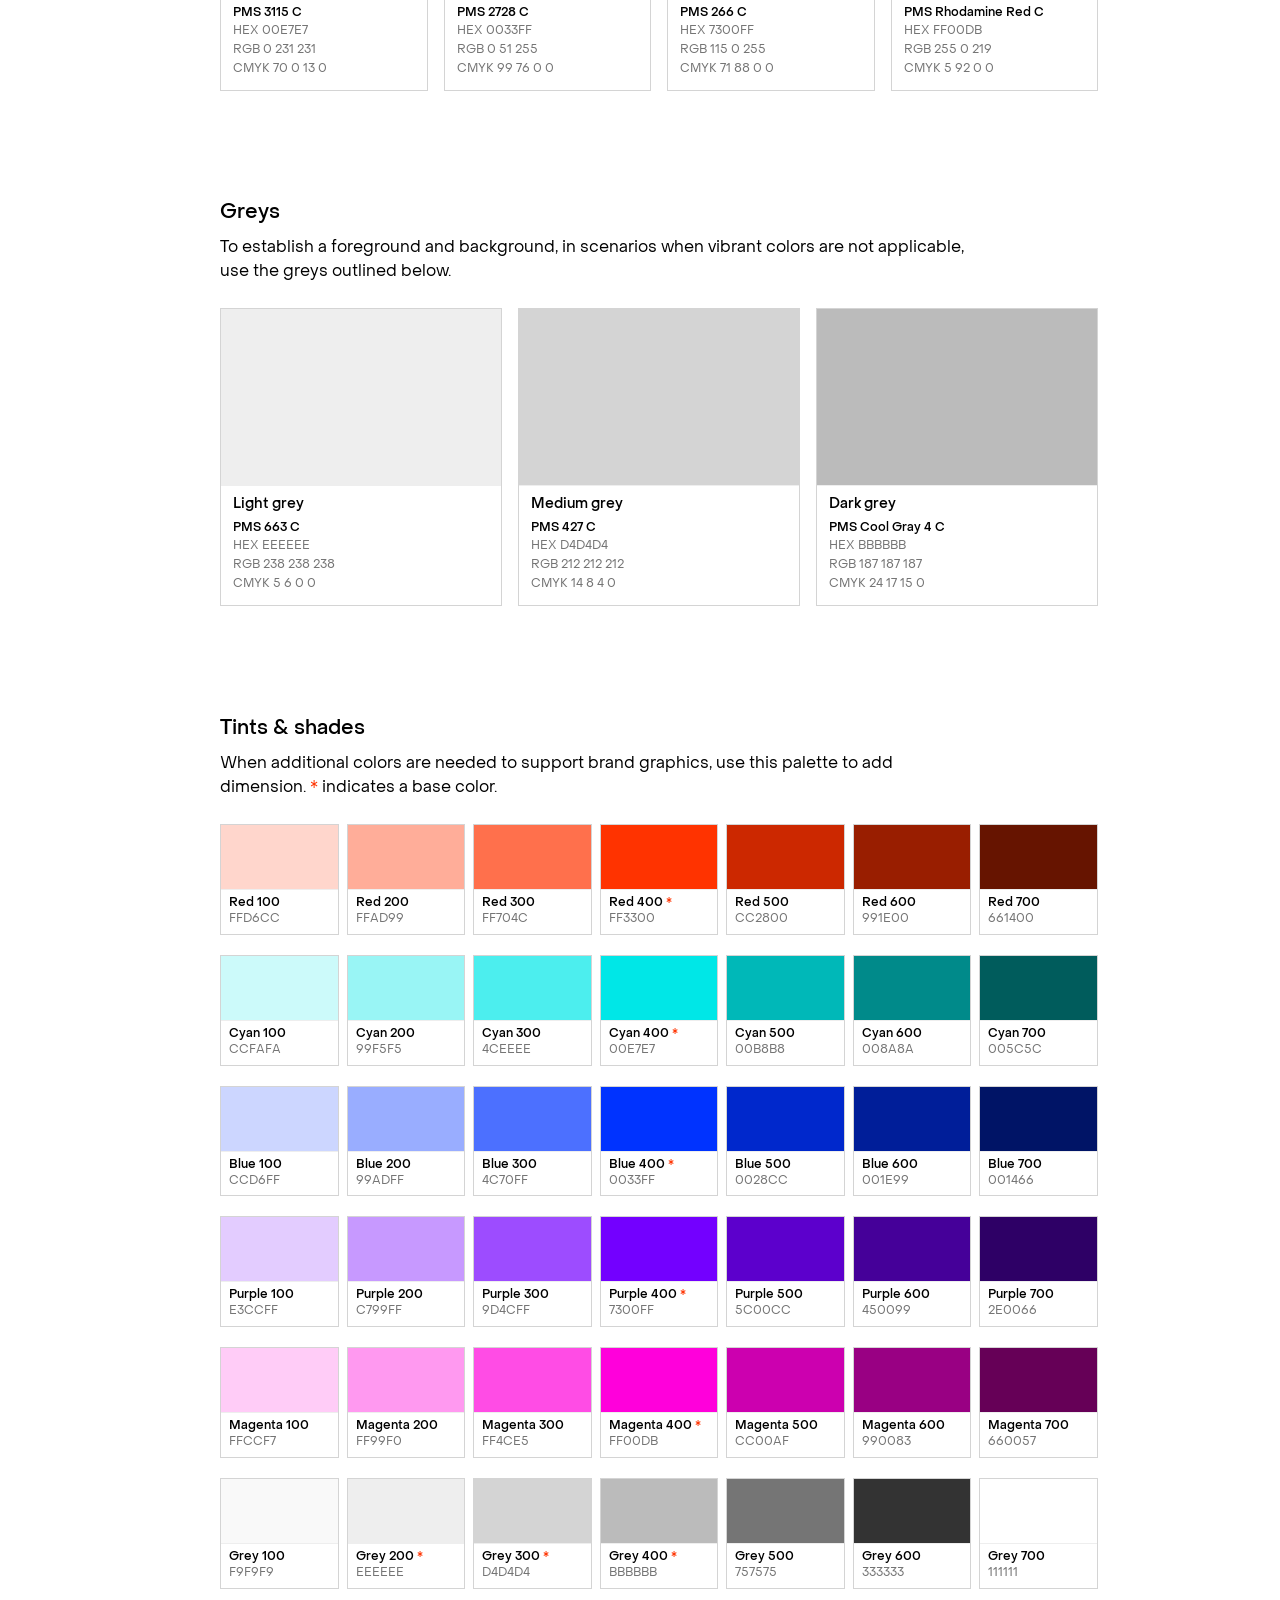
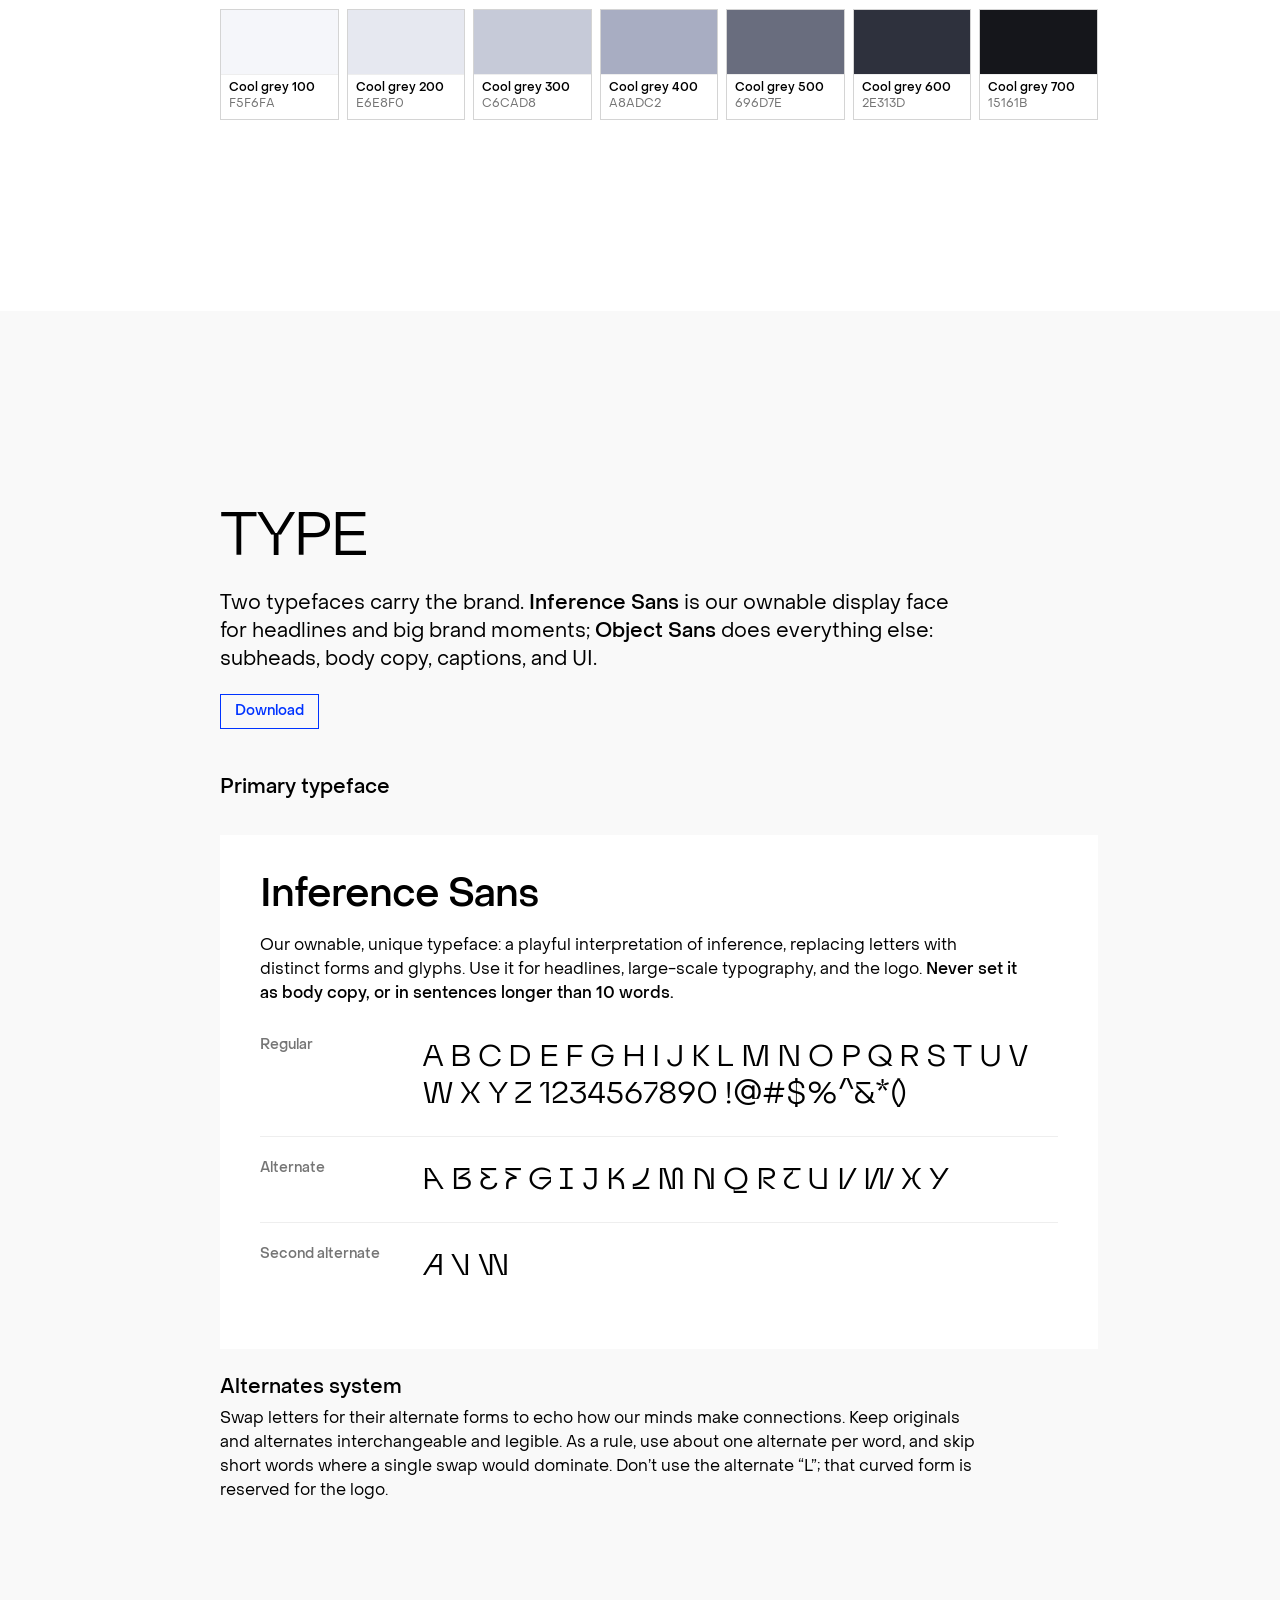
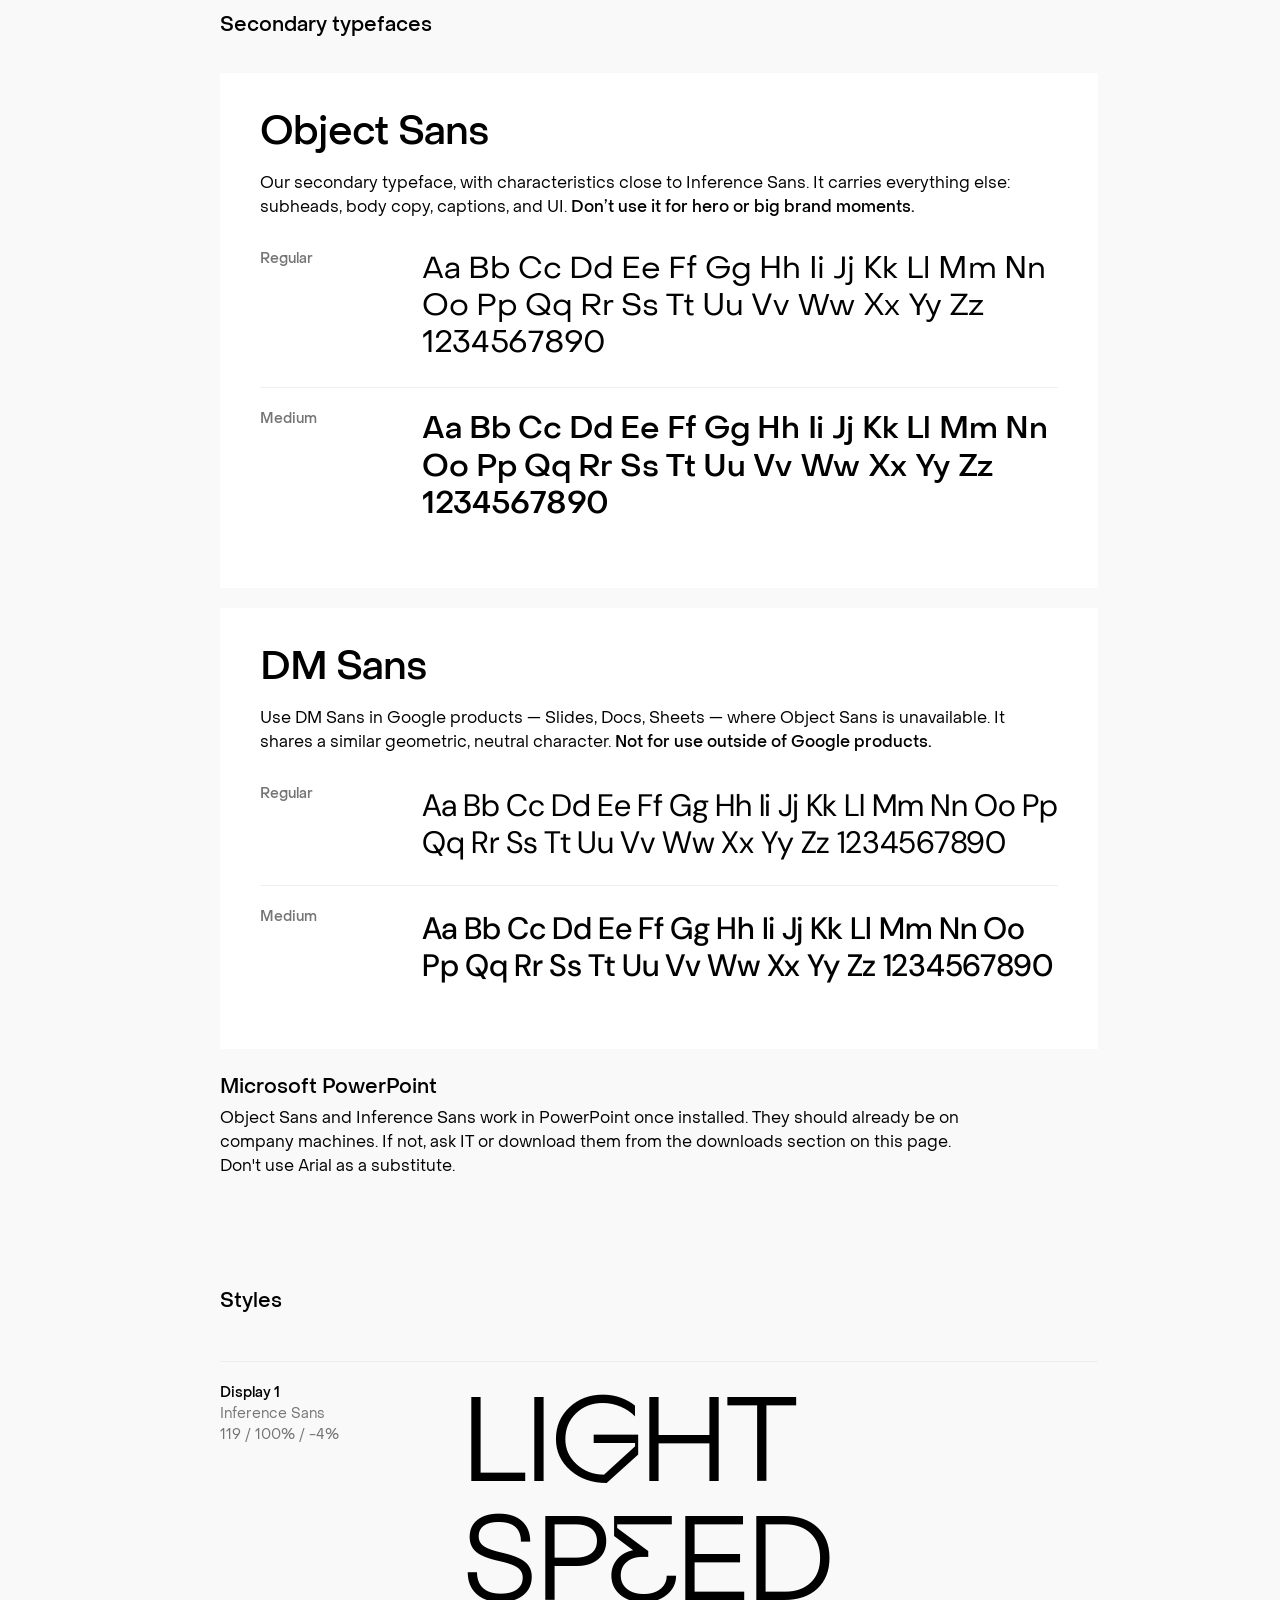
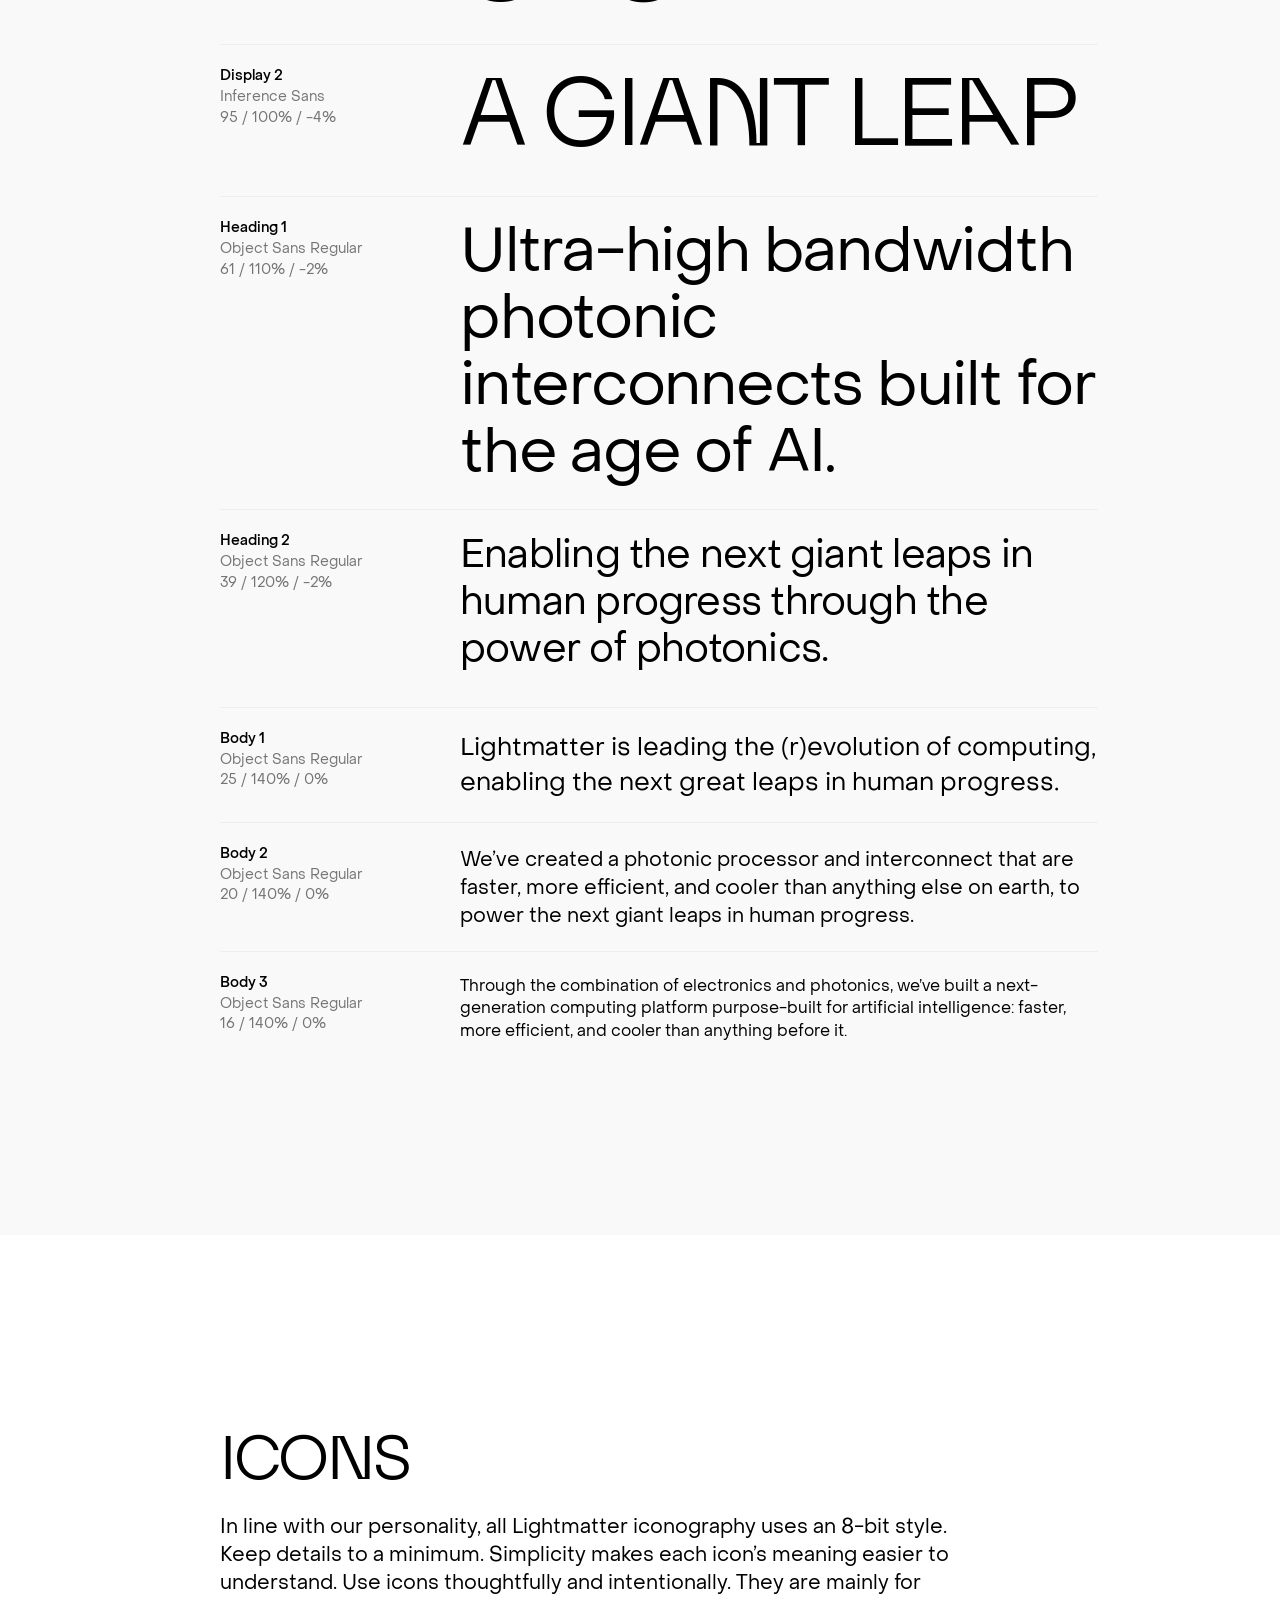
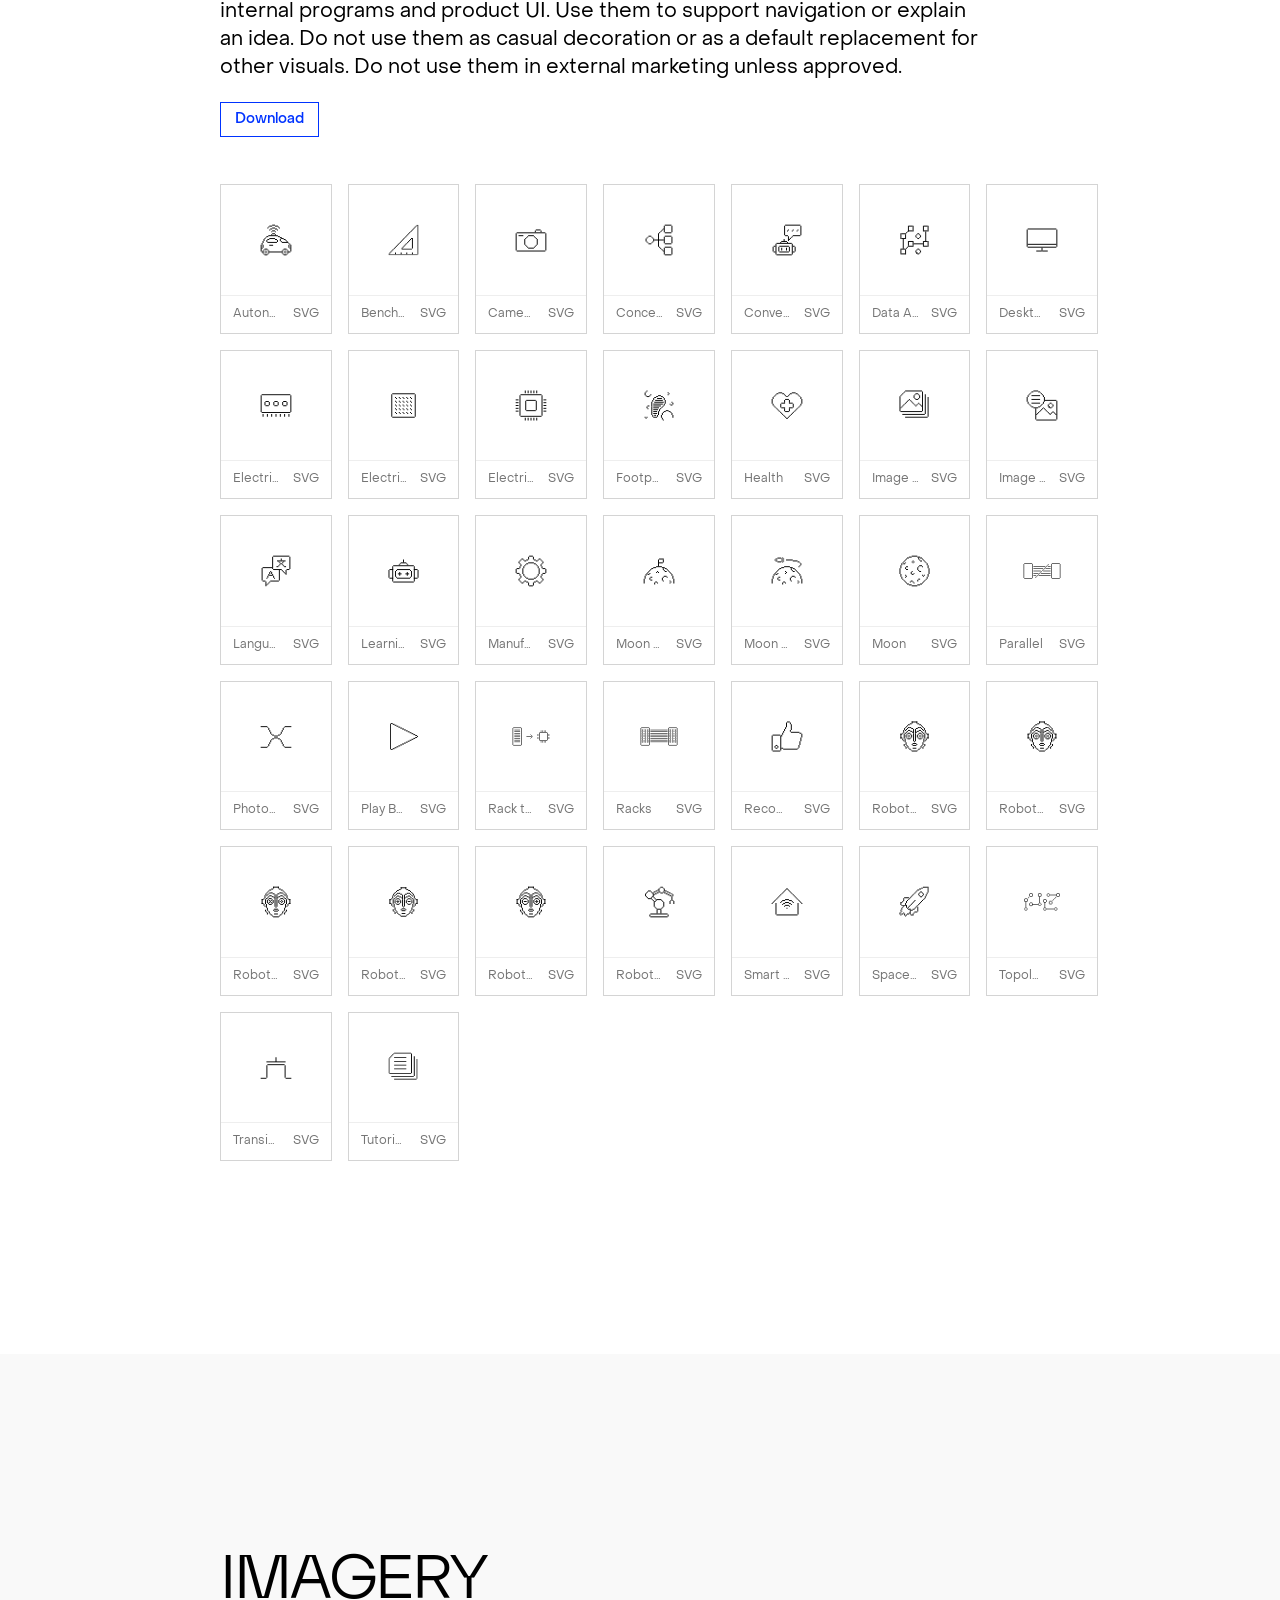
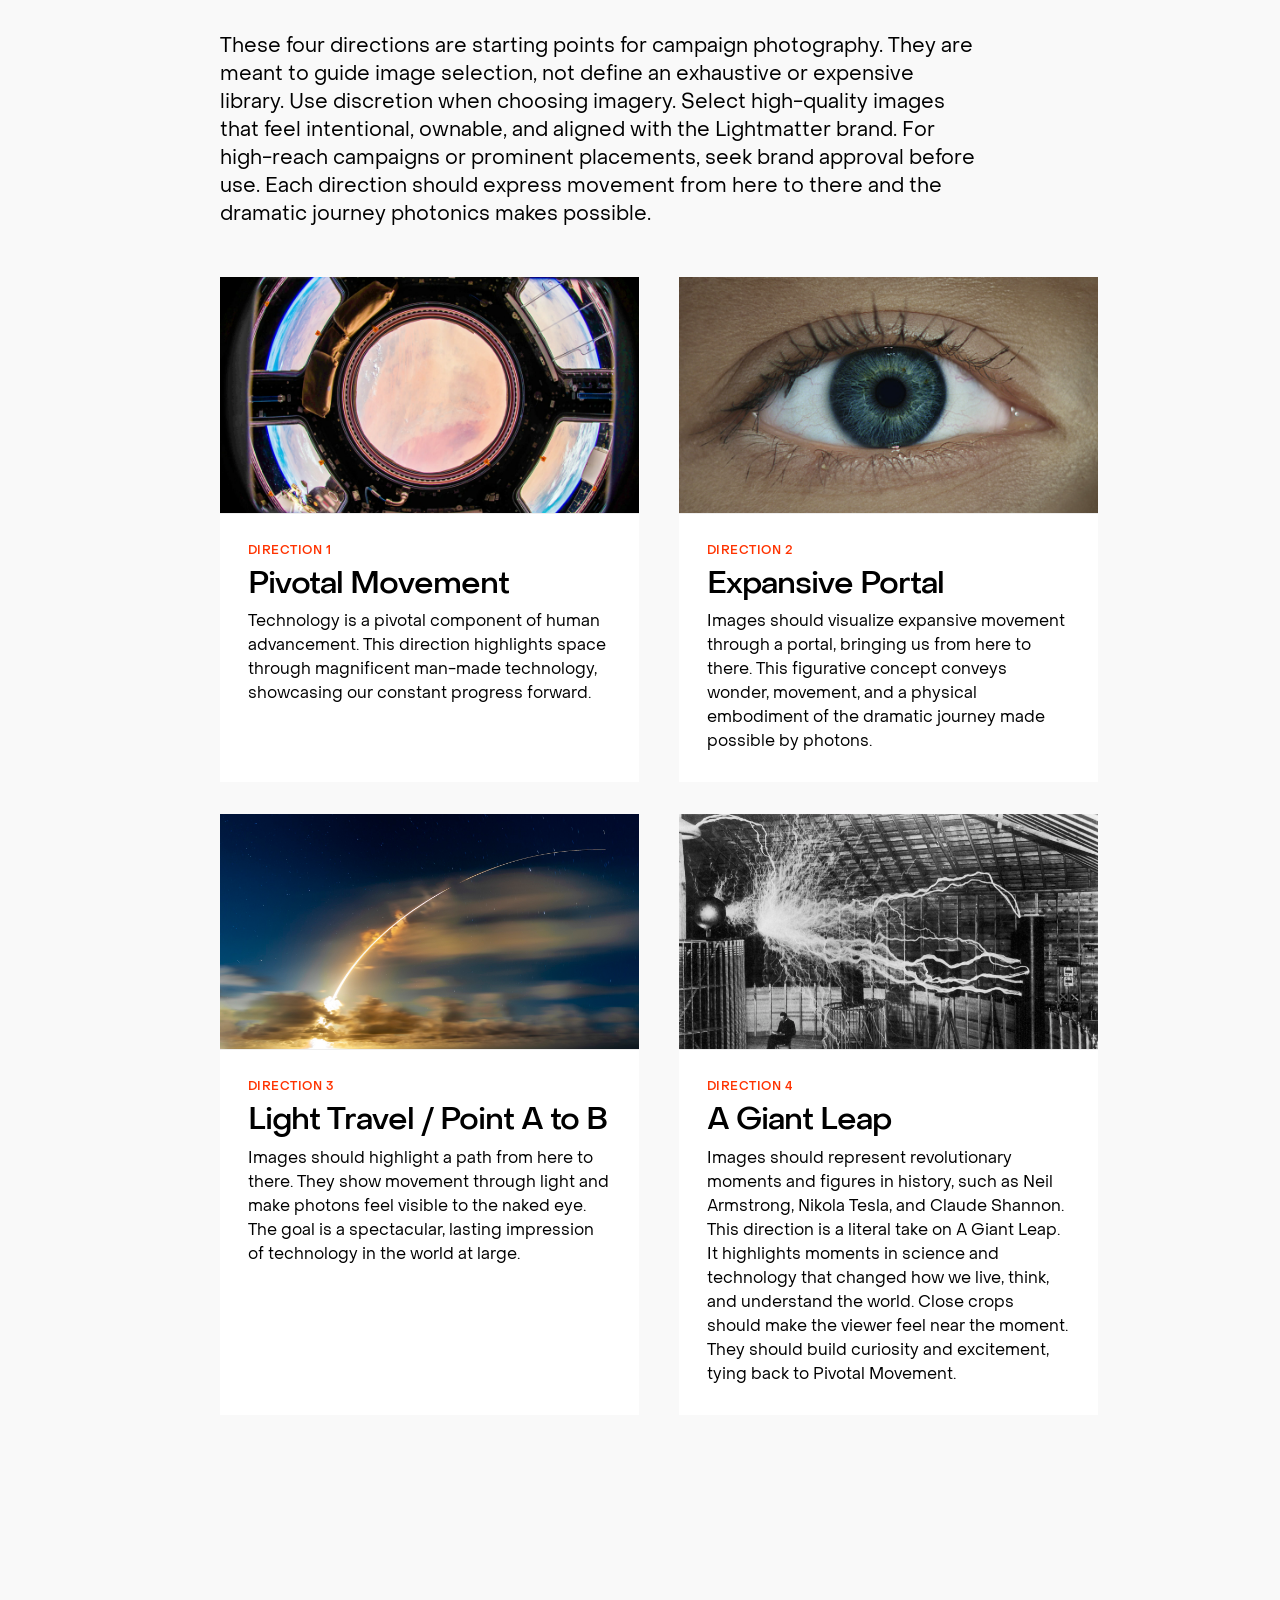
==== commit df27f5d3: "Use brand palette colors throughout light and dark mode Co-Authored-By: Claude Sonnet 4.6 <noreply@a" ====
--- a/index.html
+++ b/index.html
@@ -17,7 +17,7 @@
   <link rel="stylesheet" href="assets/css/shared.css">
 
   <style>
-    .h4 { font-family:'Object Sans',sans-serif; font-size:20px; font-weight:500; line-height:1.1; letter-spacing:0; color:#111; }
+    .h4 { font-family:'Object Sans',sans-serif; font-size:20px; font-weight:500; line-height:1.1; letter-spacing:0; color:#000000; }
     .stylistic-alt { font-feature-settings:'ss01' 1; }
     .logo-toggle:hover { color:#FF3300; }
     .logo-toggle.active { text-decoration:underline; text-underline-offset:3px; }
@@ -29,7 +29,7 @@
     .icon-copy { cursor:pointer; }
     .icon-copy:focus-visible { outline:2px solid #FF3300; outline-offset:-2px; }
 
-    .voice-highlight { color:#111; cursor:pointer; transition:color .15s ease; }
+    .voice-highlight { color:#000000; cursor:pointer; transition:color .15s ease; }
     .voice-highlight:focus-visible { outline:2px solid currentColor; outline-offset:3px; }
     .voice-highlight[data-voice="daring"]:hover,
     .voice-highlight[data-voice="daring"]:focus-visible,
@@ -51,14 +51,14 @@
     html.dark #attribution-copy       { color:#fff; border-color:#fff; }
     html.dark #attribution-copy:hover { background-color:#fff; color:#000; }
     html.dark header a[href="#brand-guidelines"] img { filter:brightness(0) invert(1); }
-    html.dark .h4              { color:#e5e5e5; }
-    html.dark .voice-highlight { color:#ccc; }
+    html.dark .h4              { color:#EEEEEE; }
+    html.dark .voice-highlight { color:#D4D4D4; }
     html.dark .icon-grid img   { filter:invert(1); }
     html.dark #logo-scale img  { filter:invert(1); }
     html.dark #logo-scale .border-red-500 { border-color:#FF3300 !important; }
     html.dark #logos .bg-gray-900    { background-color:#0d0d0d !important; }
     html.dark #logos .border-gray-700 { border-color:#1e1e1e; }
-    html.dark .logo-toggle     { color:#666; }
+    html.dark .logo-toggle     { color:#BBBBBB; }
     html.dark .logo-toggle:hover { color:#FF3300; }
     html.dark .logo-toggle.active { text-decoration:underline; text-underline-offset:3px; }
   </style>
@@ -292,7 +292,7 @@
       </ul>
       <button onclick="toggleDarkMode()"
               class="dark-toggle-btn mt-5 flex items-center gap-1.5 hover:text-red-500 transition-colors"
-              style="color:#7a7a7a;font-size:12px;line-height:1;cursor:pointer;"
+              style="color:#000000;font-size:12px;line-height:1;cursor:pointer;"
               aria-label="Switch to dark mode">
         <svg class="dark-toggle-moon w-3.5 h-3.5 shrink-0" viewBox="0 0 24 24" fill="none" stroke="currentColor" stroke-width="2" stroke-linecap="round" stroke-linejoin="round" aria-hidden="true">
           <path d="M21 12.79A9 9 0 1 1 11.21 3 7 7 0 0 0 21 12.79z"/>
@@ -712,7 +712,7 @@
                 <div class="flex flex-col border border-gray-300 bg-white"><div class="h-14 md:h-16" style="background:#BBBBBB"></div><div class="px-2 py-1.5 border-t border-gray-200"><p class="text-xs font-medium text-gray-900 leading-tight">Grey 400 <span class="text-red-500">*</span></p><button type="button" data-copy="BBBBBB" onclick="copyVal(this)" class="block w-full text-left text-xs text-gray-500 hover:text-red-500 transition-colors">BBBBBB</button></div></div>
                 <div class="flex flex-col border border-gray-300 bg-white"><div class="h-14 md:h-16" style="background:#757575"></div><div class="px-2 py-1.5 border-t border-gray-200"><p class="text-xs font-medium text-gray-900 leading-tight">Grey 500</p><button type="button" data-copy="757575" onclick="copyVal(this)" class="block w-full text-left text-xs text-gray-500 hover:text-red-500 transition-colors">757575</button></div></div>
                 <div class="flex flex-col border border-gray-300 bg-white"><div class="h-14 md:h-16" style="background:#333333"></div><div class="px-2 py-1.5 border-t border-gray-200"><p class="text-xs font-medium text-gray-900 leading-tight">Grey 600</p><button type="button" data-copy="333333" onclick="copyVal(this)" class="block w-full text-left text-xs text-gray-500 hover:text-red-500 transition-colors">333333</button></div></div>
-                <div class="flex flex-col border border-gray-300 bg-white"><div class="h-14 md:h-16" style="background:#111111"></div><div class="px-2 py-1.5 border-t border-gray-200"><p class="text-xs font-medium text-gray-900 leading-tight">Grey 700</p><button type="button" data-copy="111111" onclick="copyVal(this)" class="block w-full text-left text-xs text-gray-500 hover:text-red-500 transition-colors">111111</button></div></div>
+                <div class="flex flex-col border border-gray-300 bg-white"><div class="h-14 md:h-16" style="background:#000000111"></div><div class="px-2 py-1.5 border-t border-gray-200"><p class="text-xs font-medium text-gray-900 leading-tight">Grey 700</p><button type="button" data-copy="111111" onclick="copyVal(this)" class="block w-full text-left text-xs text-gray-500 hover:text-red-500 transition-colors">111111</button></div></div>
               </div>
             </div>
             <div class="flex flex-col gap-2">
--- a/assets/css/shared.css
+++ b/assets/css/shared.css
@@ -121,18 +121,18 @@
   html.reveal-mode .lm-reveal-item { transition:none !important; opacity:1 !important; transform:none !important; }
 }
 
-html.dark body             { background-color:#000 !important; color:#e5e5e5; }
+html.dark body             { background-color:#000 !important; color:#EEEEEE; }
 html.dark header           { background-color:rgba(0,0,0,0.97) !important; border-bottom-color:#282828; }
 html.dark #mobile-menu     { background-color:rgba(0,0,0,0.97) !important; border-bottom-color:#282828; }
 html.dark .bg-white        { background-color:#0d0d0d !important; }
 html.dark .bg-gray-100     { background-color:#000 !important; }
 html.dark footer           { background-color:#111 !important; border-top:1px solid #282828; }
-html.dark .text-gray-900   { color:#e5e5e5; }
-html.dark .text-gray-700   { color:#ccc; }
-html.dark .text-gray-600   { color:#999; }
-html.dark .text-gray-500   { color:#8a8a8a; }
-html.dark .text-gray-400   { color:#666; }
-html.dark .text-gray-300   { color:#555; }
+html.dark .text-gray-900   { color:#EEEEEE; }
+html.dark .text-gray-700   { color:#D4D4D4; }
+html.dark .text-gray-600   { color:#FFFFFF; }
+html.dark .text-gray-500   { color:#FFFFFF; }
+html.dark .text-gray-400   { color:#FFFFFF; }
+html.dark .text-gray-300   { color:#FFFFFF; }
 html.dark .border-gray-900 { border-color:#333; }
 html.dark .border-gray-700 { border-color:#2a2a2a; }
 html.dark .border-gray-300 { border-color:#222; }
@@ -142,18 +142,18 @@
 html.dark .border-b-2      { border-bottom-color:#2a2a2a; }
 html.dark .border-t-2      { border-top-color:#2a2a2a; }
 html.dark .border-l        { border-left-color:#2a2a2a; }
-html.dark .nav-link        { color:#ccc; }
+html.dark .nav-link        { color:#D4D4D4; }
 html.dark .nav-link:hover  { color:#FF3300; }
 html.dark .nav-link.active { color:#FF3300; }
-html.dark .nav-link-mobile { color:#ccc; border-top-color:#222; }
+html.dark .nav-link-mobile { color:#D4D4D4; border-top-color:#222; }
 html.dark .nav-link-mobile:hover, html.dark .nav-link-mobile.active { color:#FF3300; }
 html.dark .hover\:text-red-500:hover { color:#FF3300 !important; }
-html.dark #dark-toggle, html.dark #menu-toggle { color:#fff; }
-html.dark .cta-blue        { color:#fff; border-color:#fff; }
-html.dark .cta-blue:hover  { background-color:#fff; color:#000; border-color:#fff; }
-html.dark [data-level="h2"] .toc-a { color:#999; }
-html.dark [data-level="h3"] .toc-a { color:#777; }
+html.dark #dark-toggle, html.dark #menu-toggle { color:#FFFFFF; }
+html.dark .cta-blue        { color:#FFFFFF; border-color:#FFFFFF; }
+html.dark .cta-blue:hover  { background-color:#FFFFFF; color:#000000; border-color:#FFFFFF; }
+html.dark [data-level="h2"] .toc-a { color:#D4D4D4; }
+html.dark [data-level="h3"] .toc-a { color:#BBBBBB; }
 html.dark .toc-a:hover, html.dark .toc-a:focus-visible { color:#FF3300; }
 html.dark .toc-item.active .toc-a { color:#FF3300; }
 html.dark .toc-group:has(.toc-sub-list .toc-item.active) > .toc-item .toc-a { color:#FF3300; }
-html.dark .toc-collapsed:not(.toc-hover) .toc-item[data-level="h3"].active .toc-a { color:#777; }
+html.dark .toc-collapsed:not(.toc-hover) .toc-item[data-level="h3"].active .toc-a { color:#BBBBBB; }
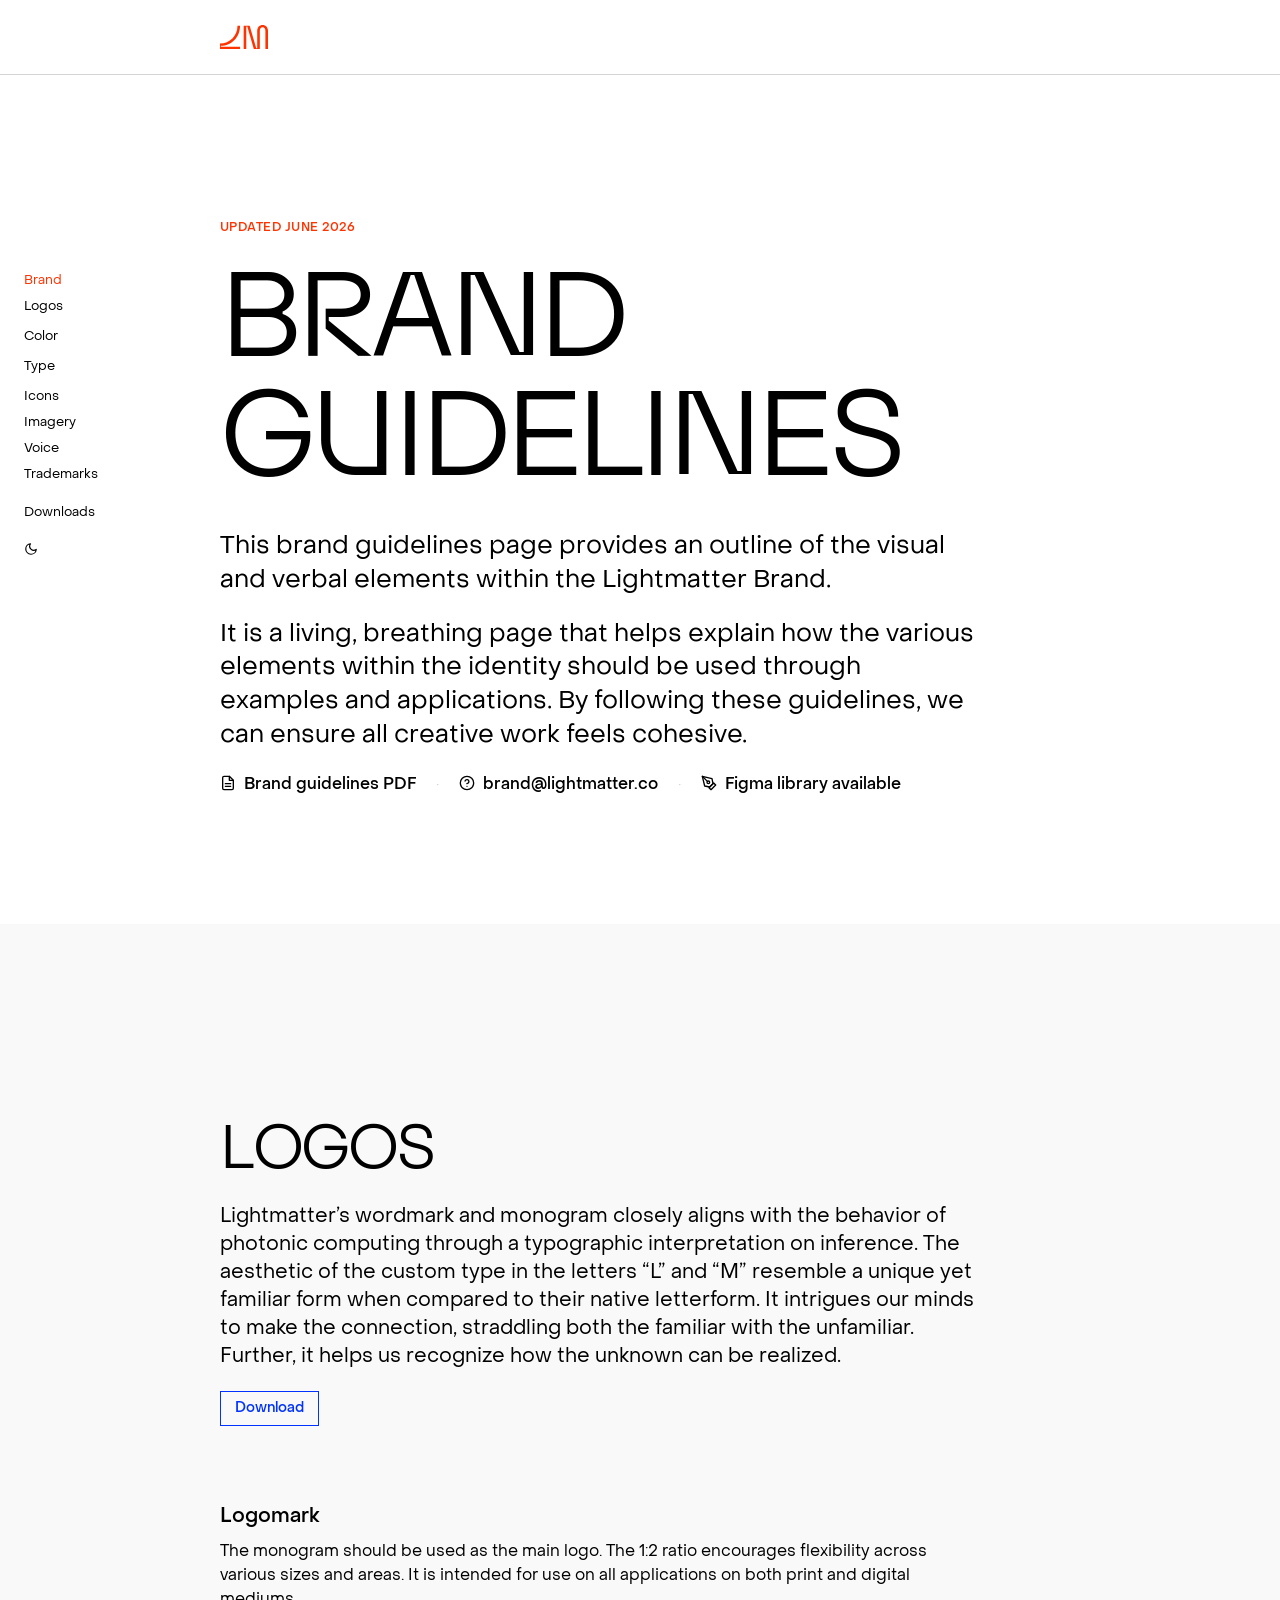
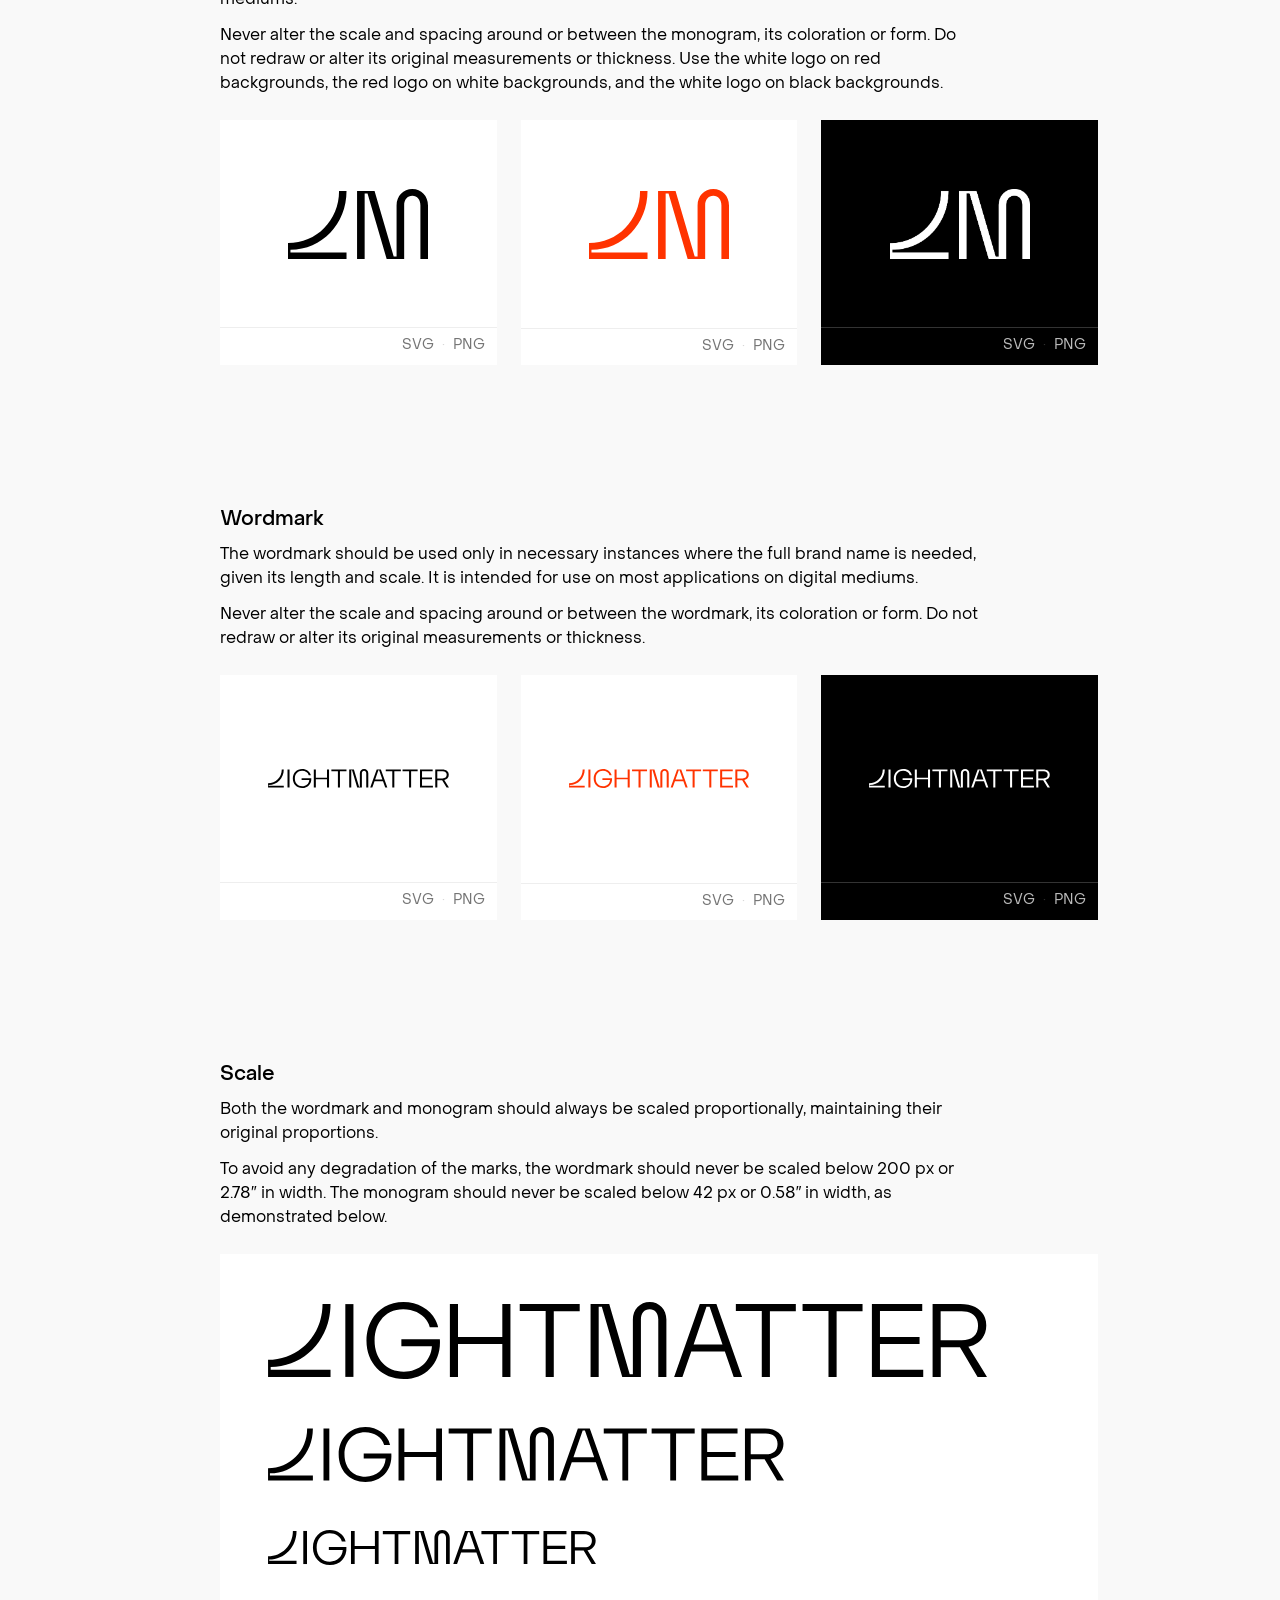
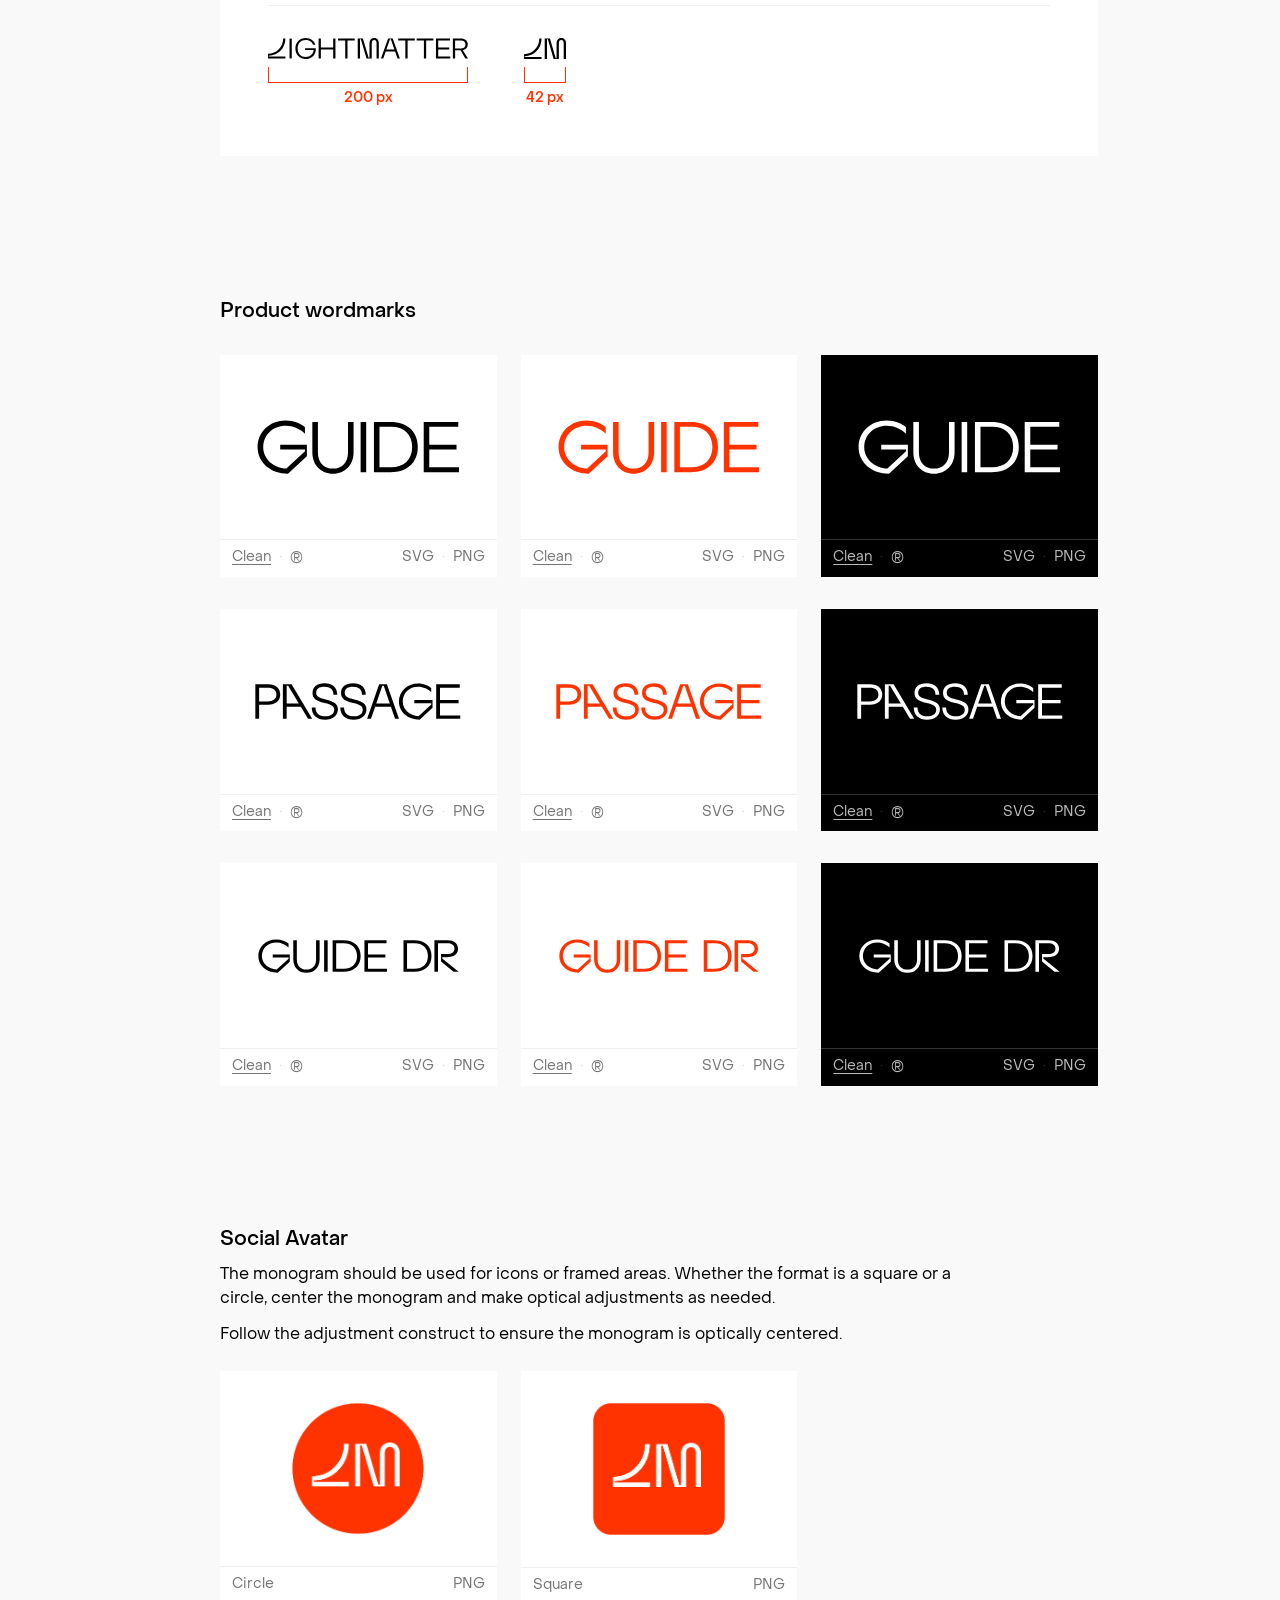
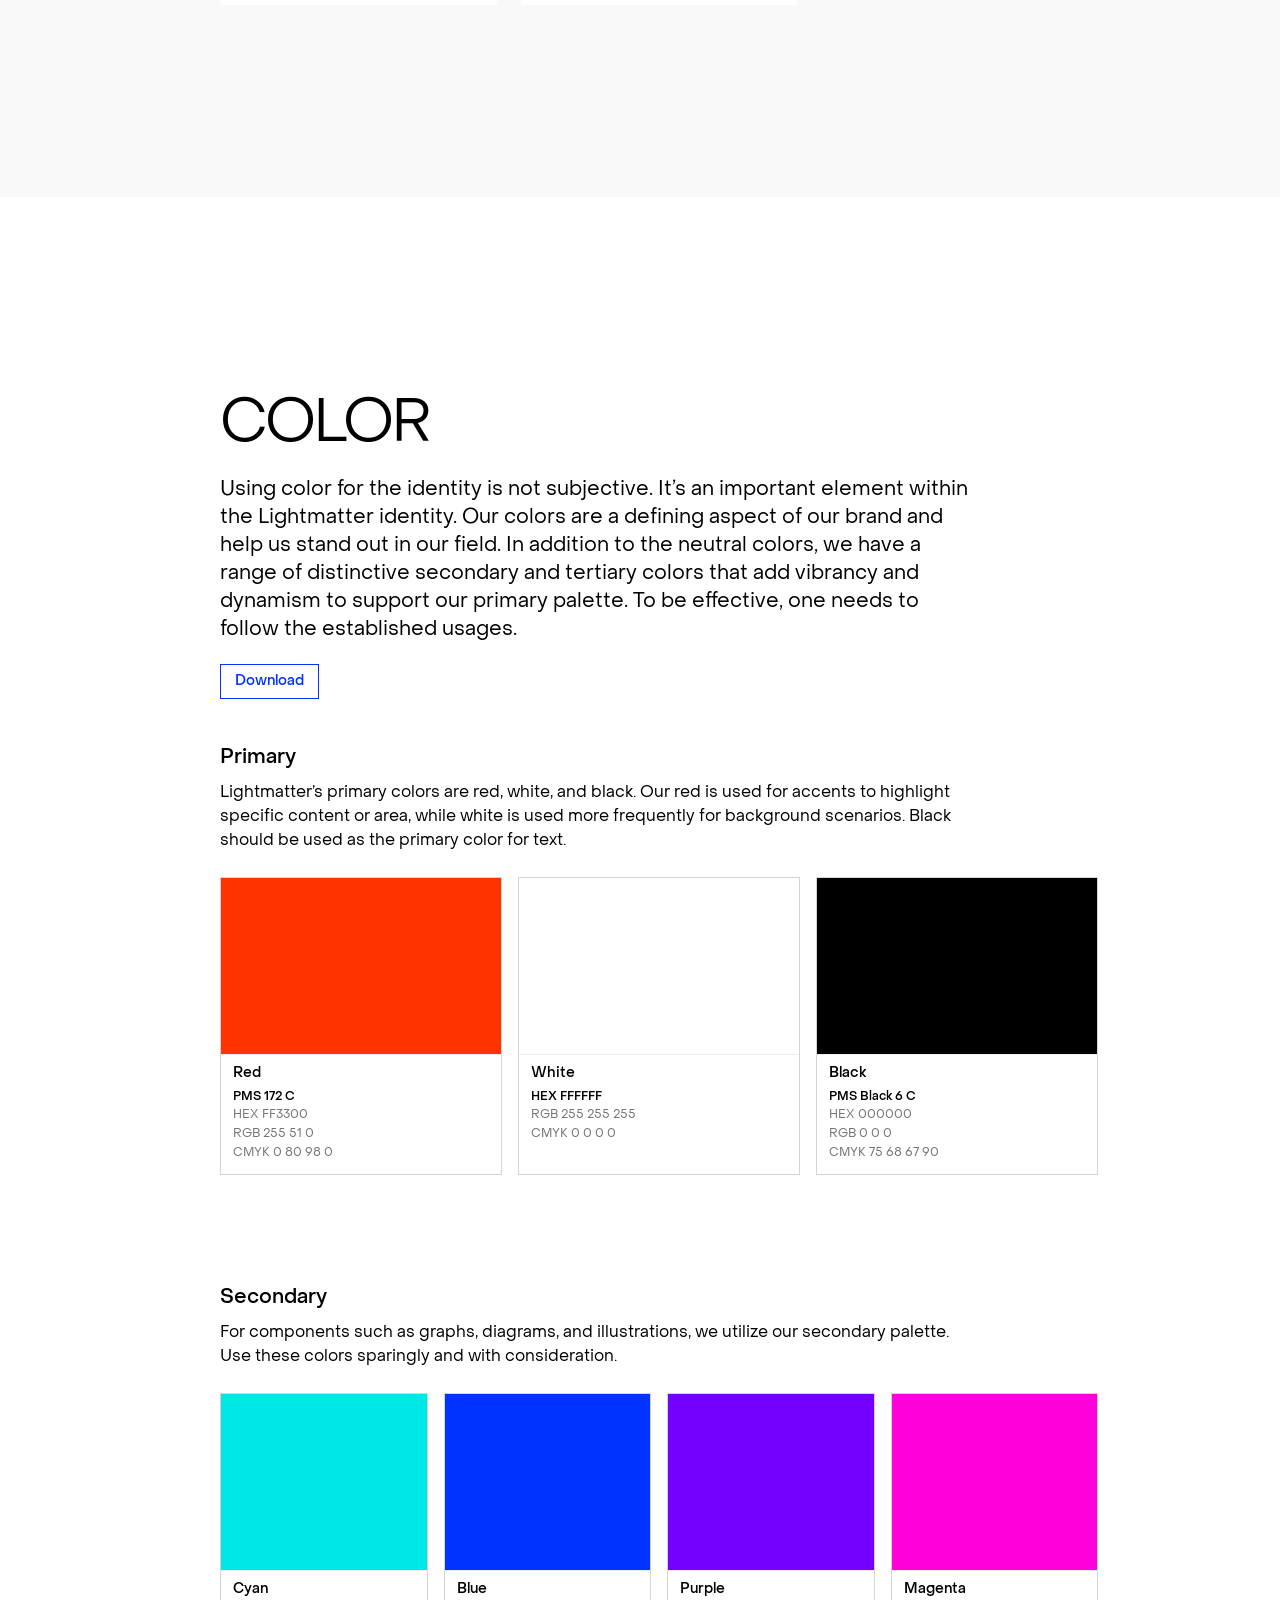
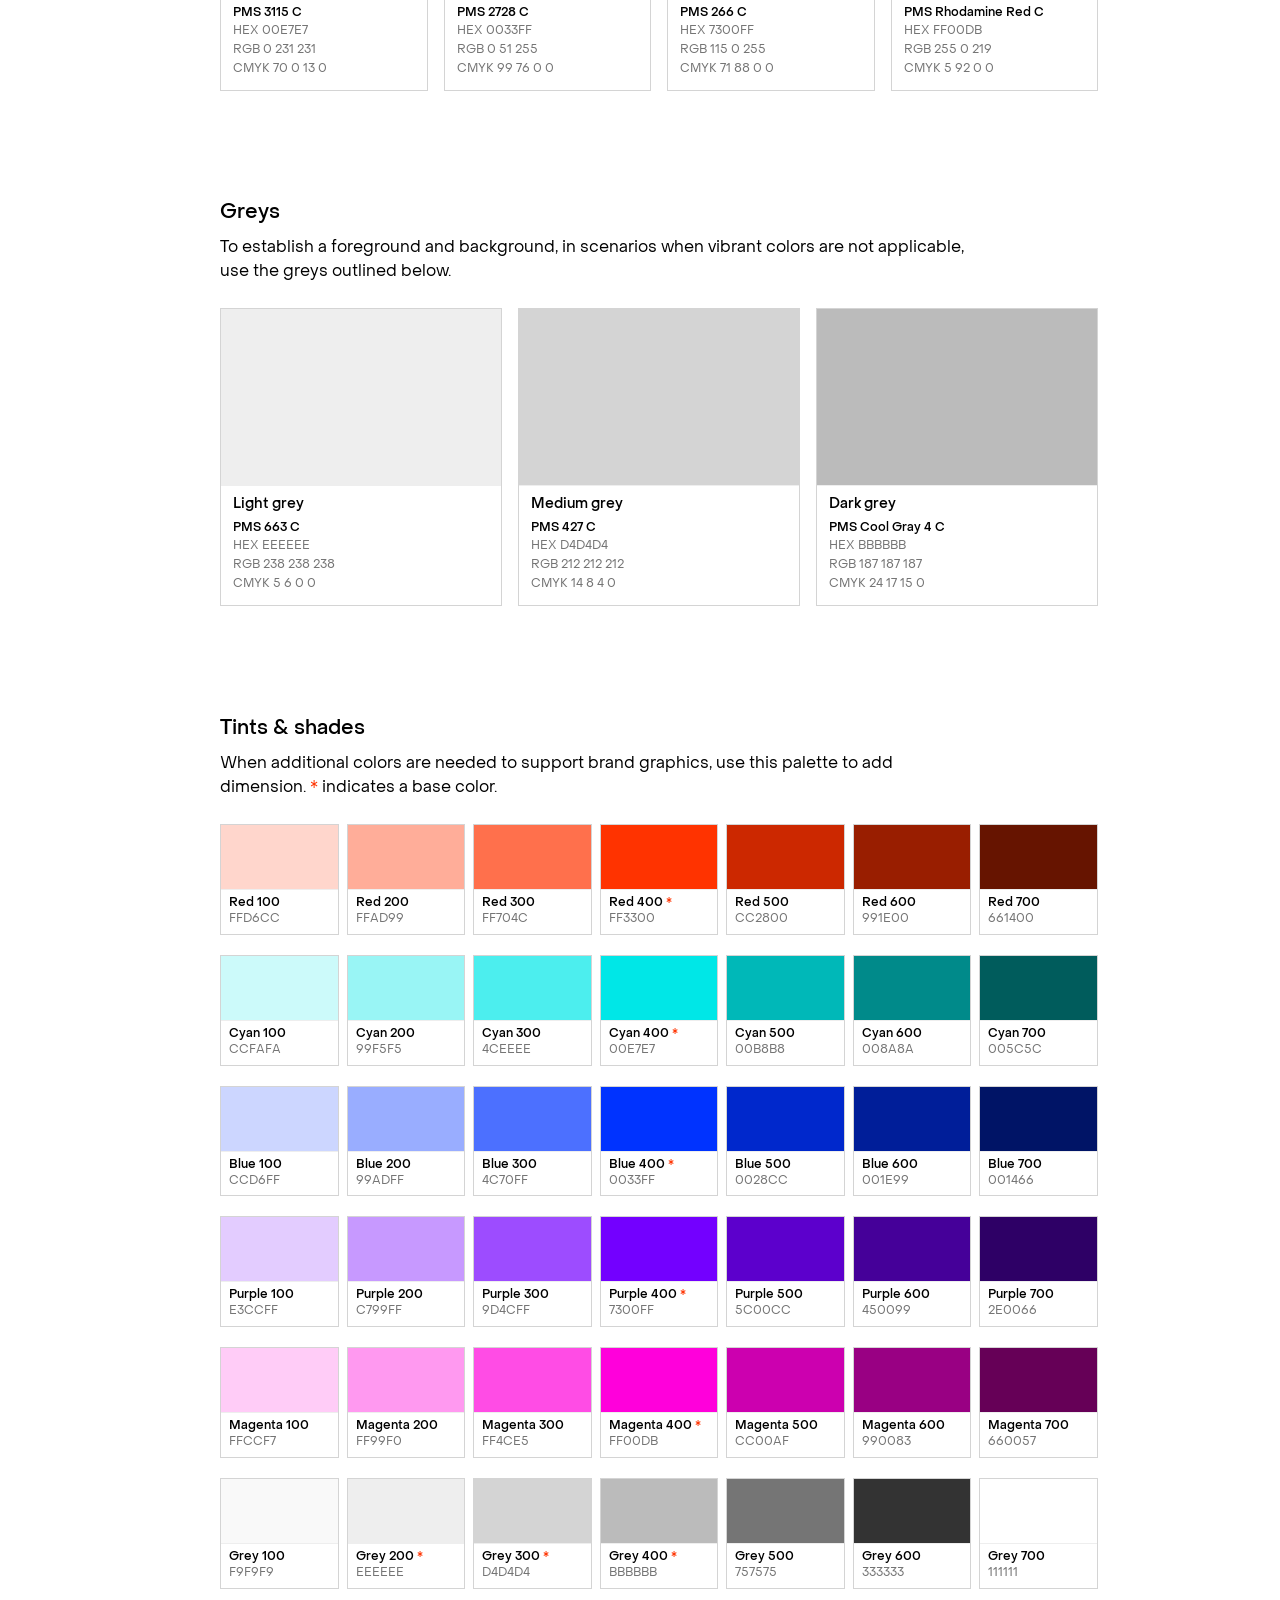
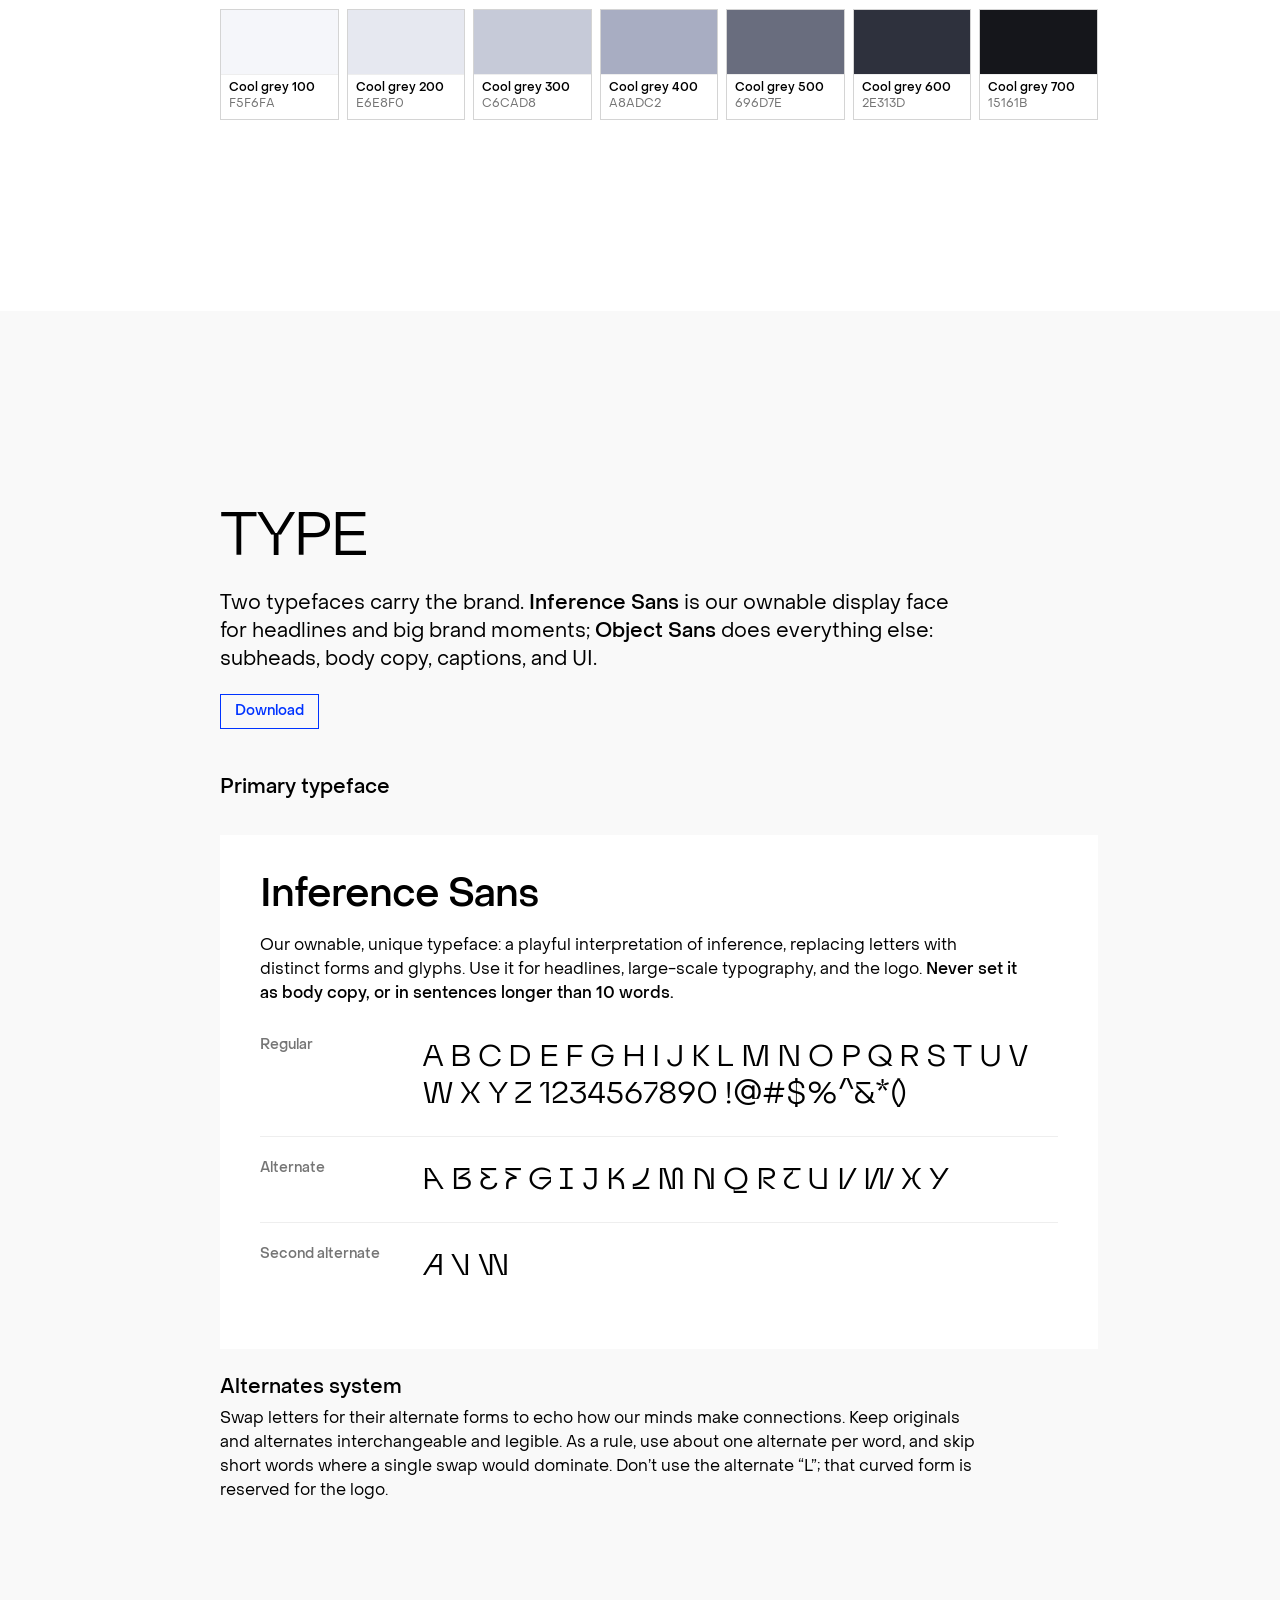
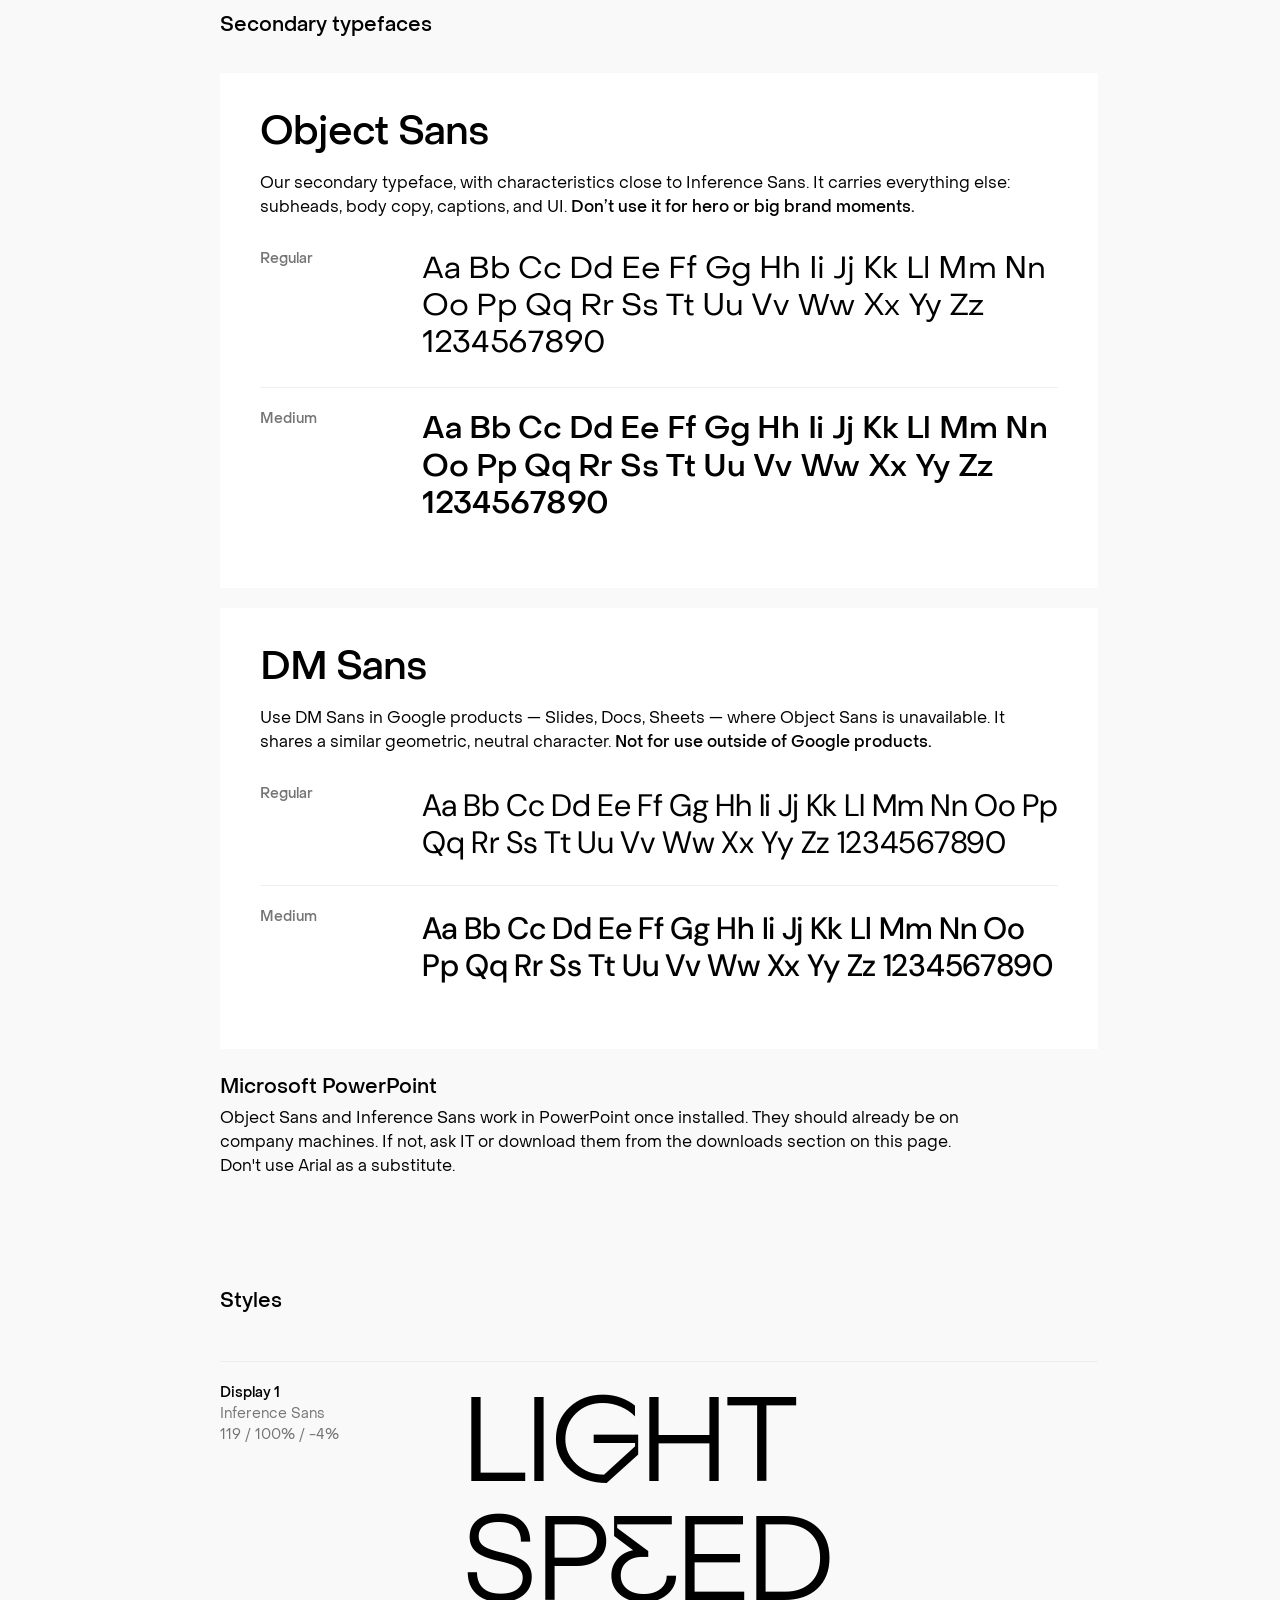
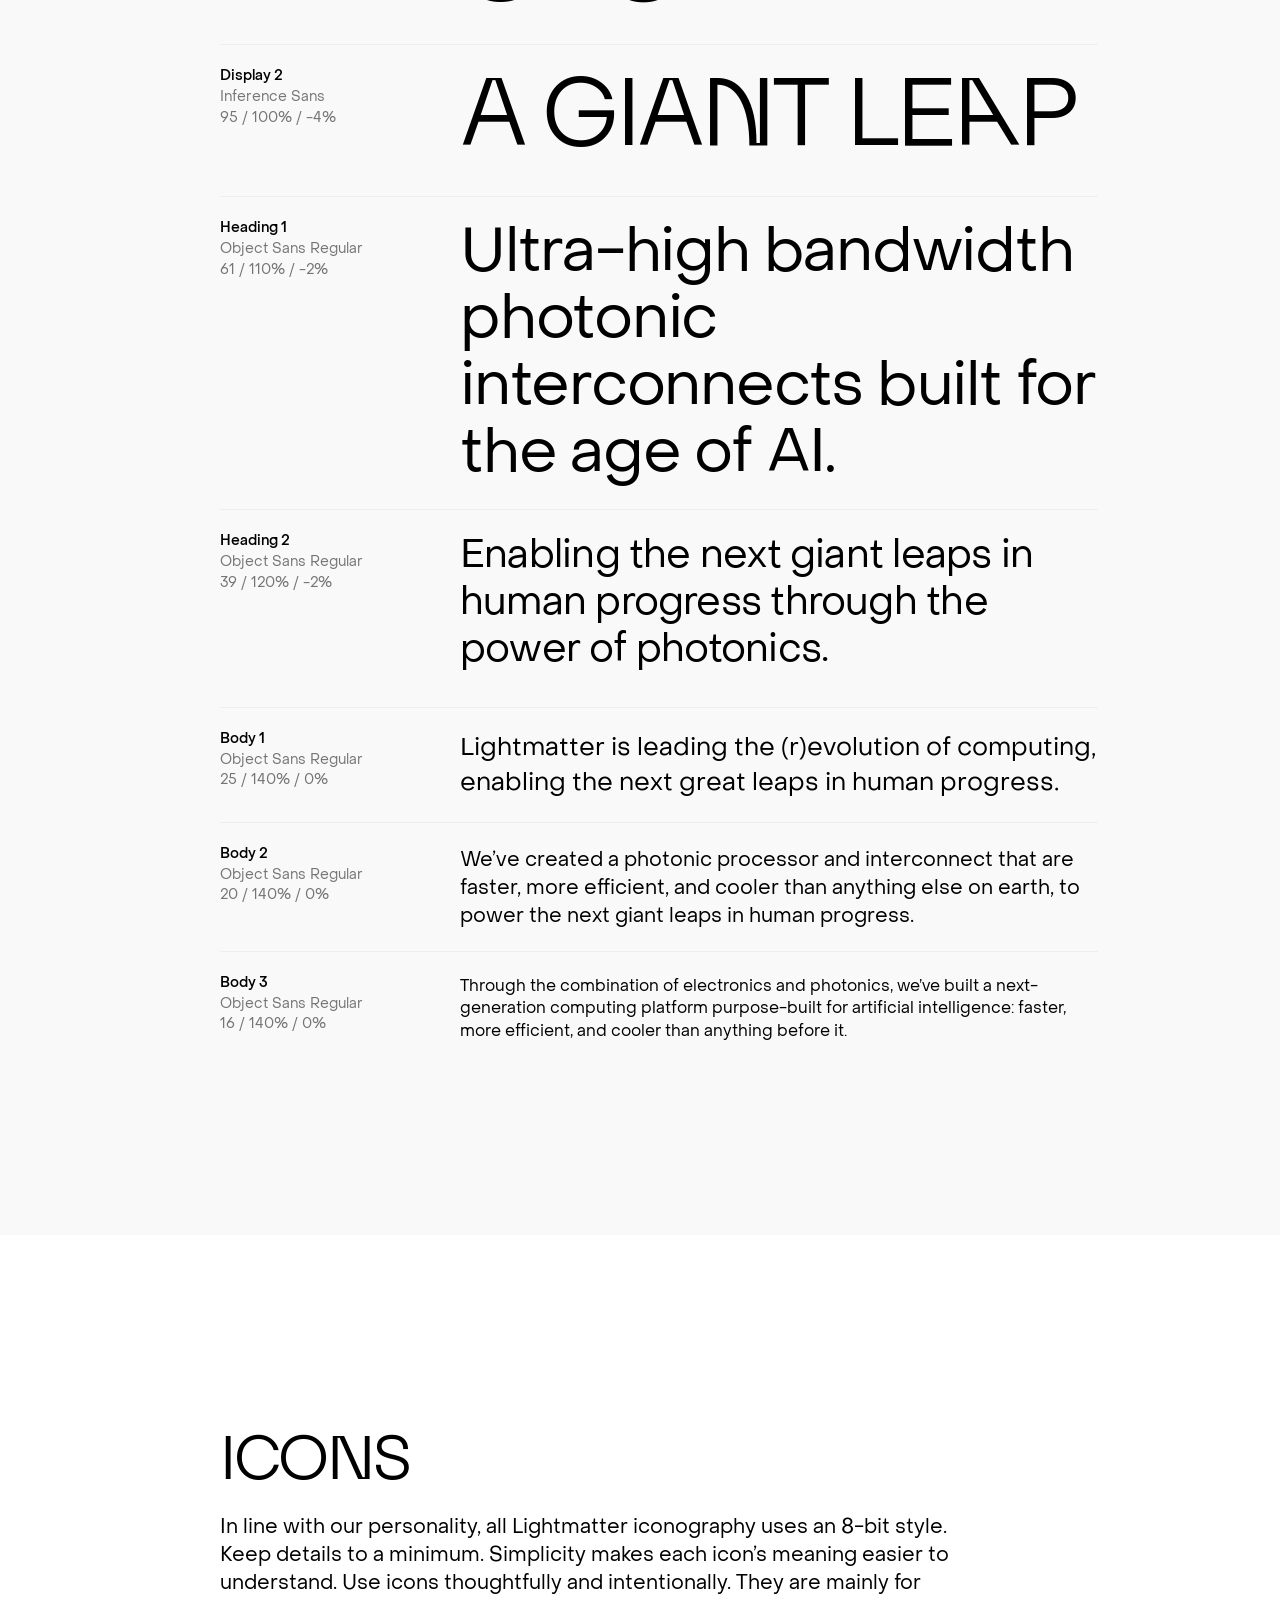
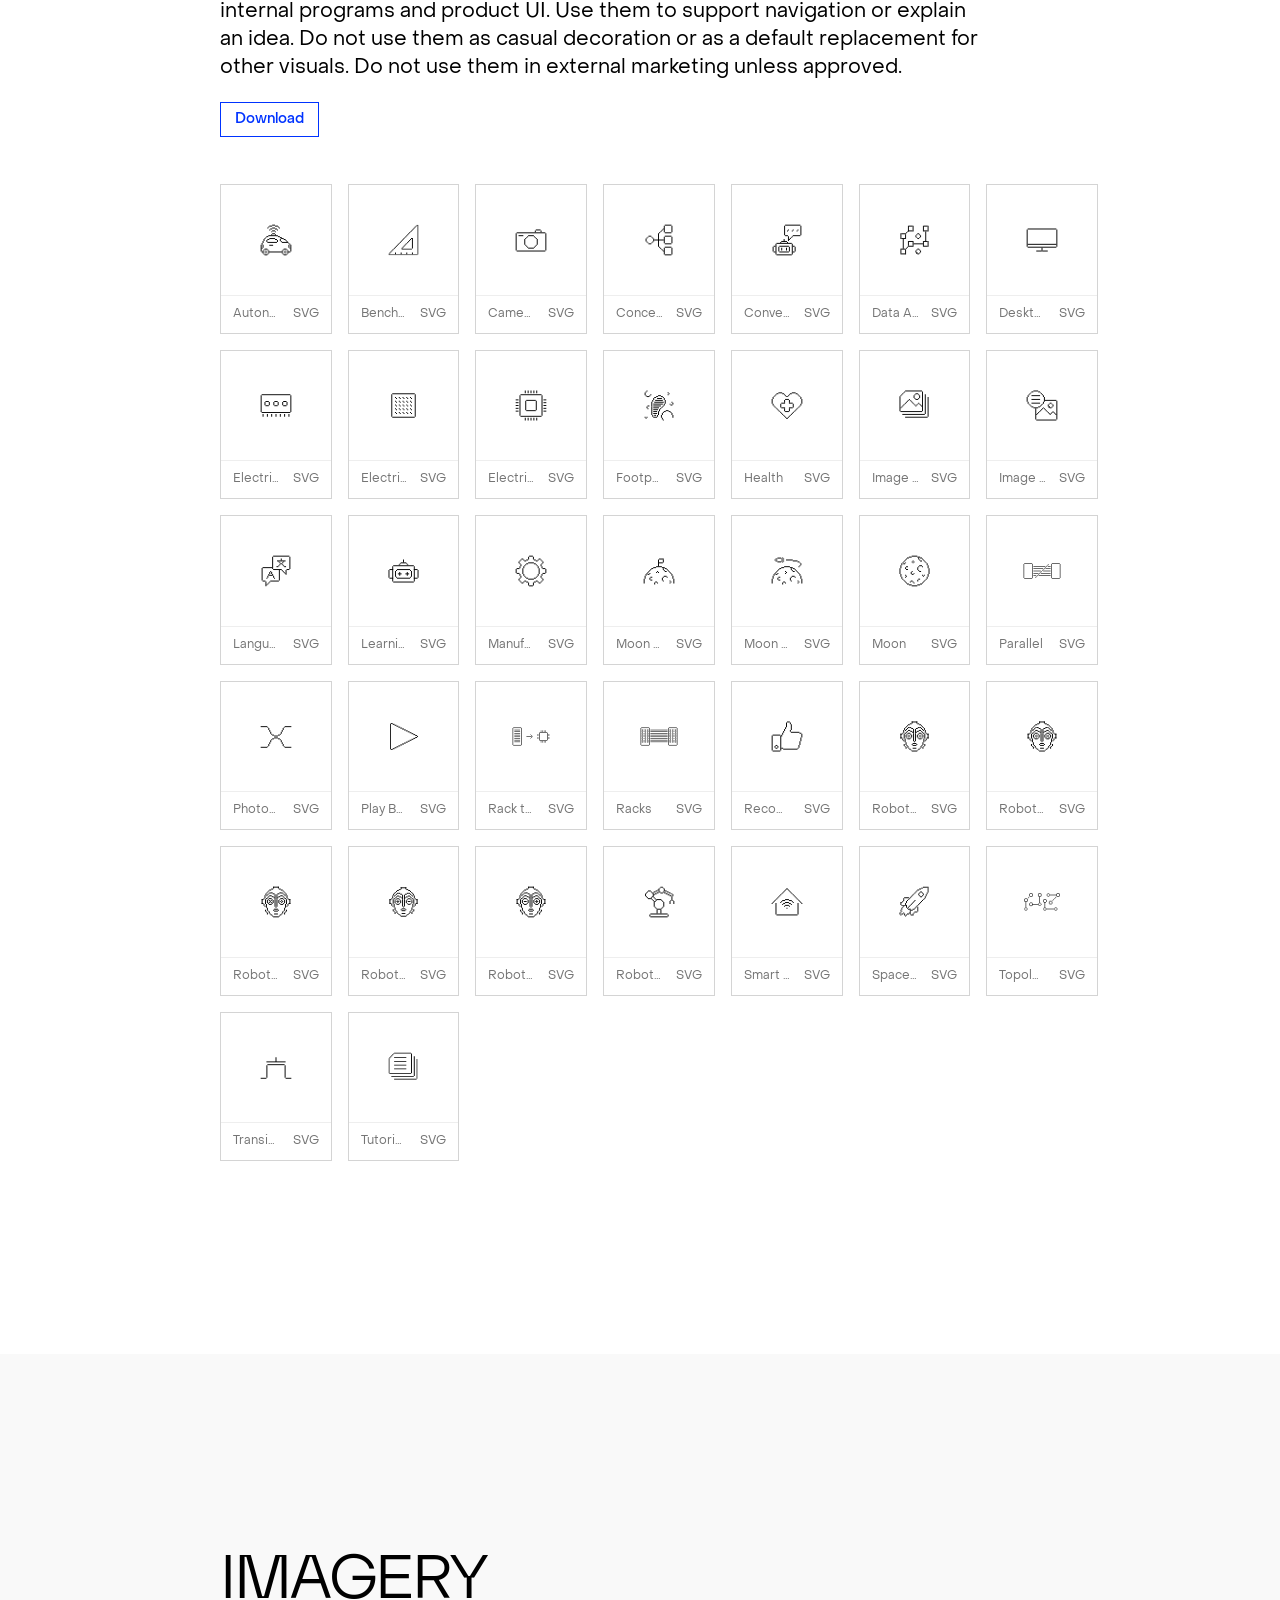
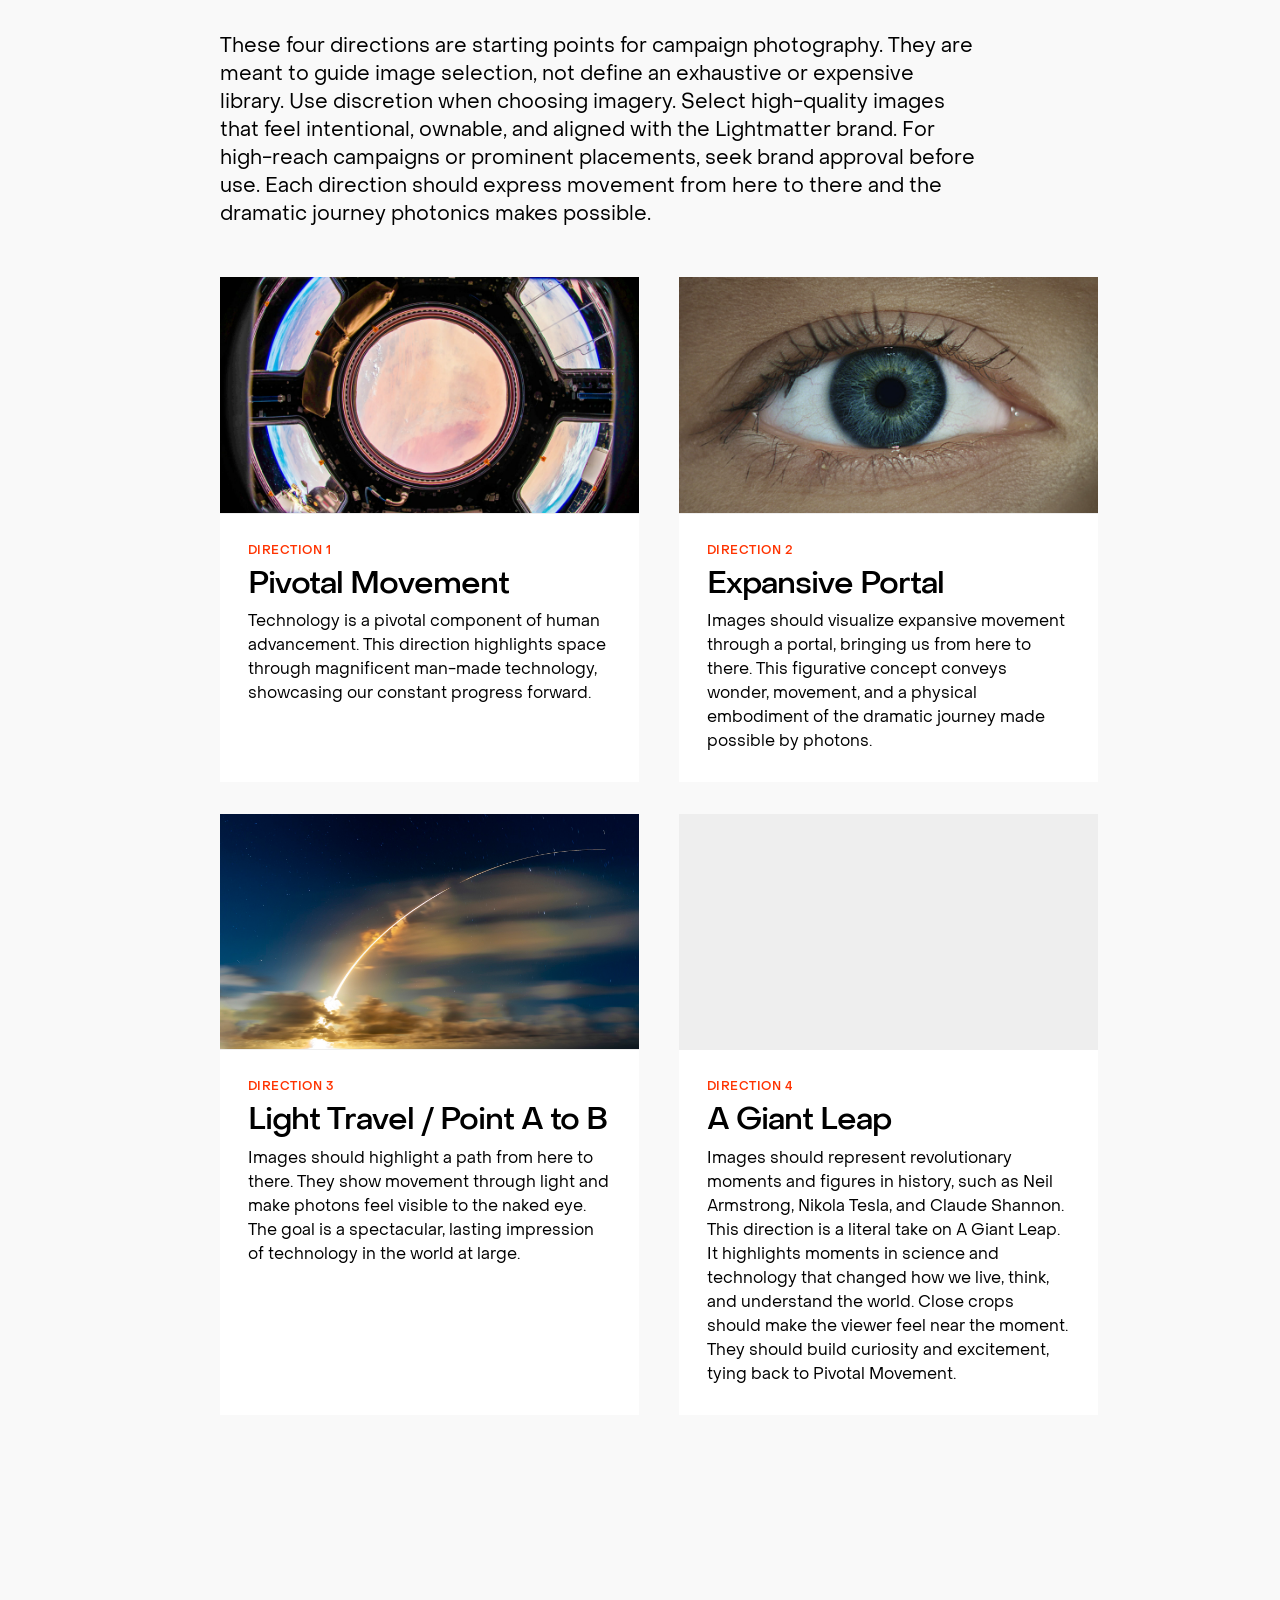
==== commit 54100ac7: "Fix dark mode toggle icon visibility in dark mode Co-Authored-By: Claude Sonnet 4.6 <noreply@anthrop" ====
--- a/index.html
+++ b/index.html
@@ -292,7 +292,7 @@
       </ul>
       <button onclick="toggleDarkMode()"
               class="dark-toggle-btn mt-5 flex items-center gap-1.5 hover:text-red-500 transition-colors"
-              style="color:#000000;font-size:12px;line-height:1;cursor:pointer;"
+              style="font-size:12px;line-height:1;cursor:pointer;"
               aria-label="Switch to dark mode">
         <svg class="dark-toggle-moon w-3.5 h-3.5 shrink-0" viewBox="0 0 24 24" fill="none" stroke="currentColor" stroke-width="2" stroke-linecap="round" stroke-linejoin="round" aria-hidden="true">
           <path d="M21 12.79A9 9 0 1 1 11.21 3 7 7 0 0 0 21 12.79z"/>
--- a/assets/css/shared.css
+++ b/assets/css/shared.css
@@ -8,6 +8,8 @@
 @media (min-width:1280px){ .container-fluid{ padding-left:220px; padding-right:182px; } }
 
 .nav-link { font-size:13px; letter-spacing:0.02em; line-height:1; color:#000; text-decoration:none; transition:color .15s; }
+.dark-toggle-btn { color:#000000; transition:color .15s; }
+html.dark .dark-toggle-btn { color:#FFFFFF; }
 .nav-link:hover { color:#FF3300; }
 .nav-link.active { color:#FF3300; }
 
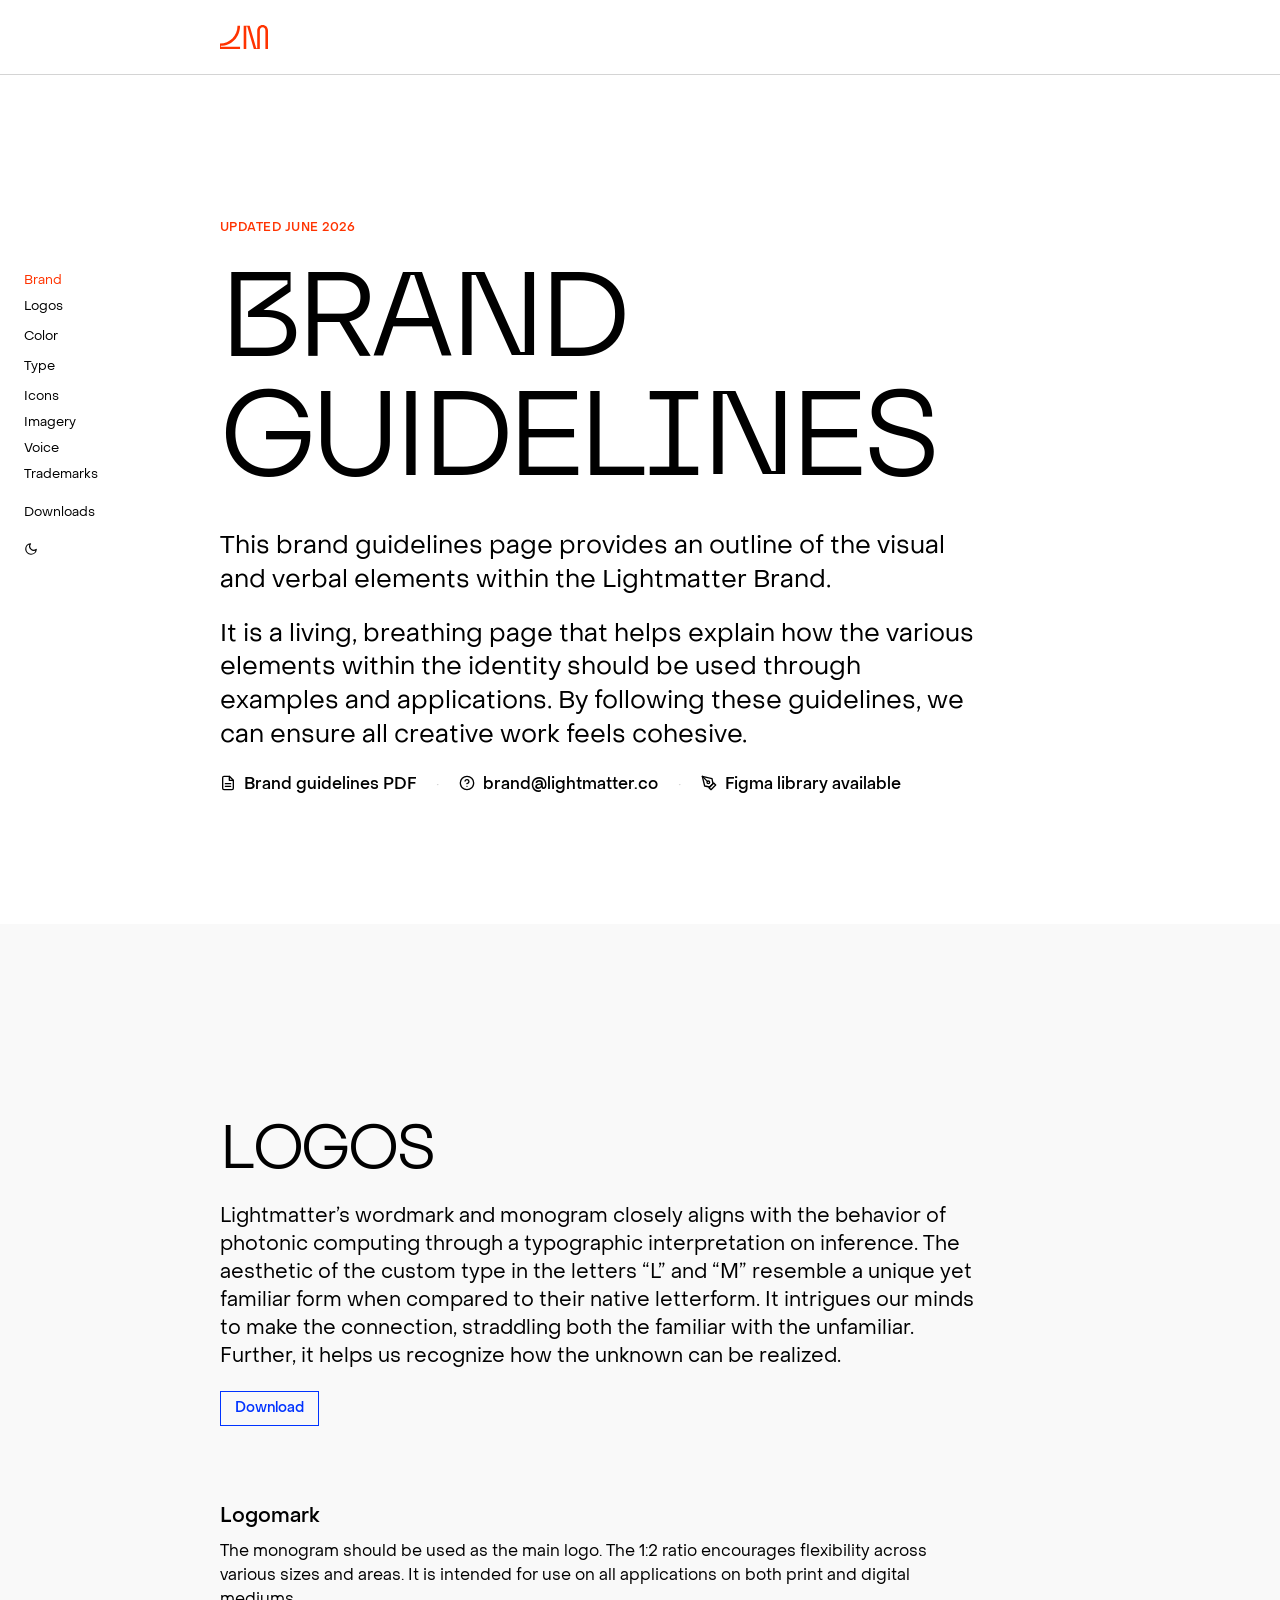
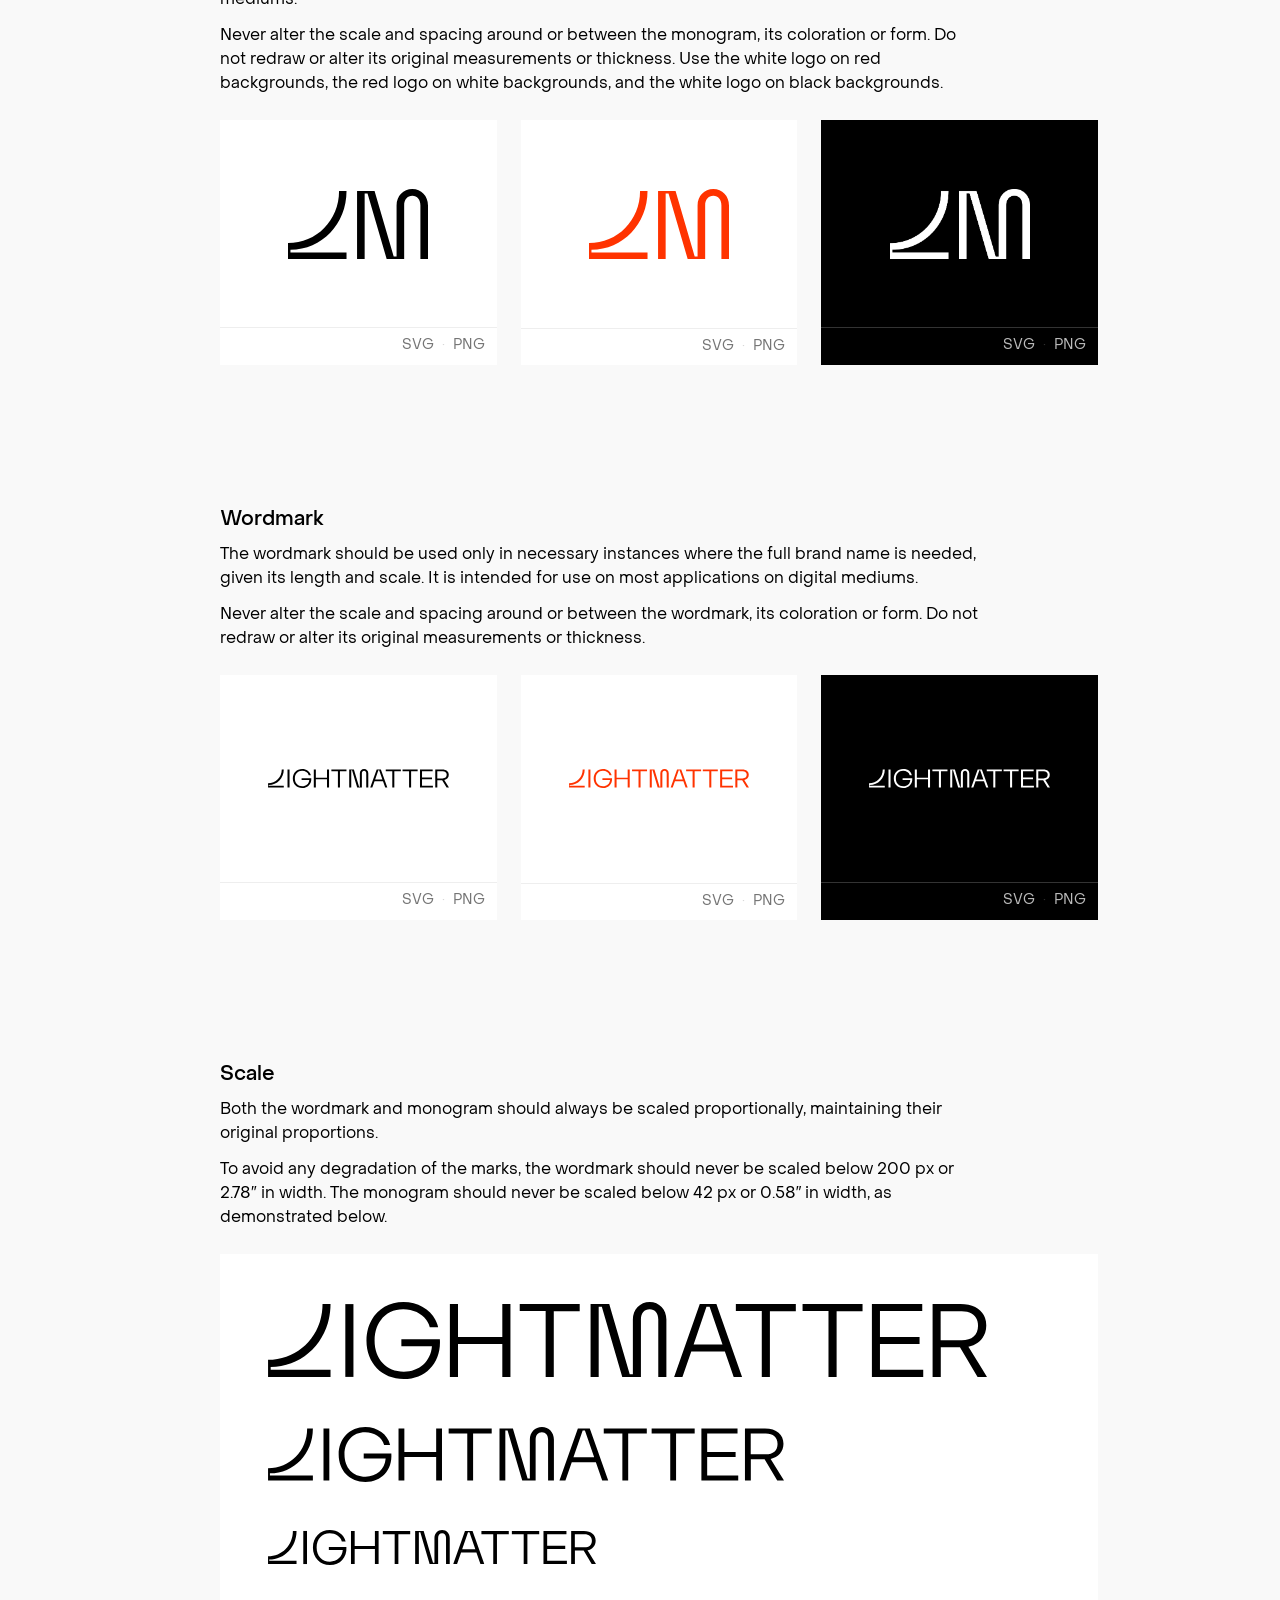
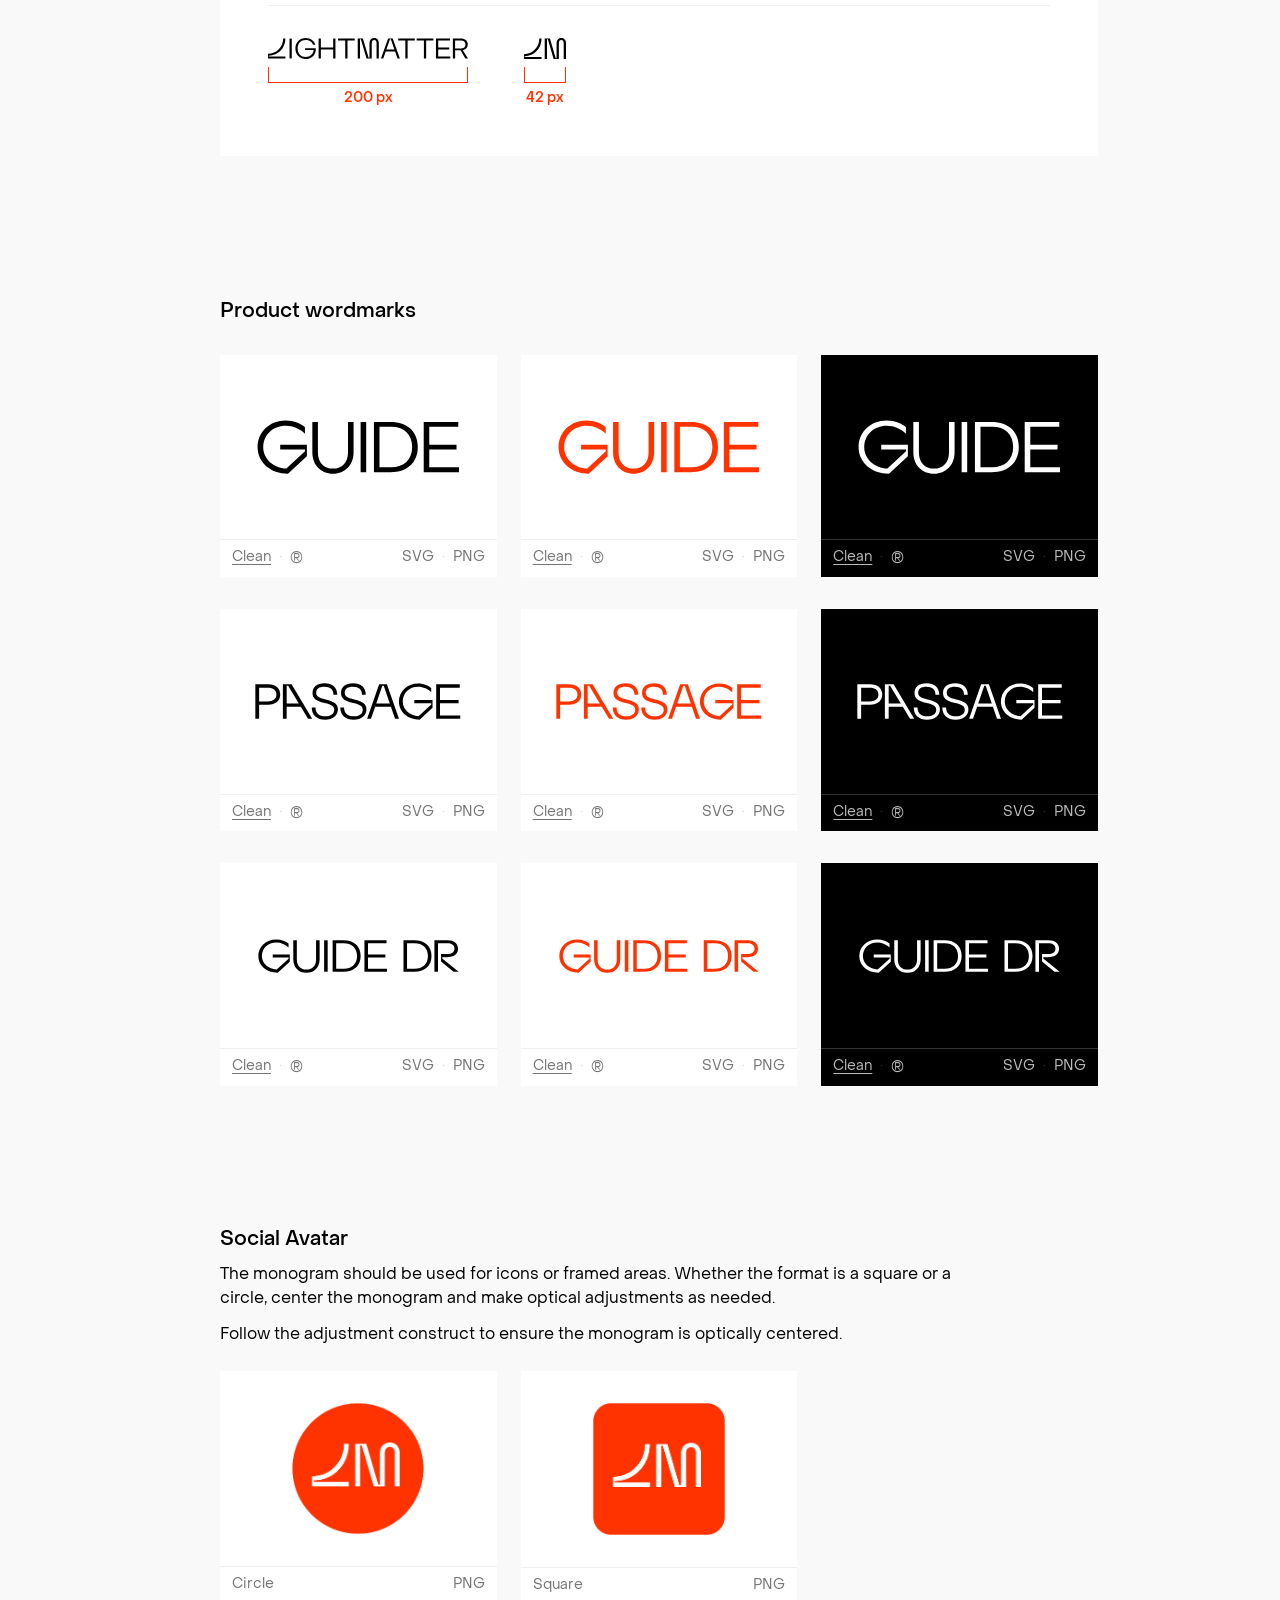
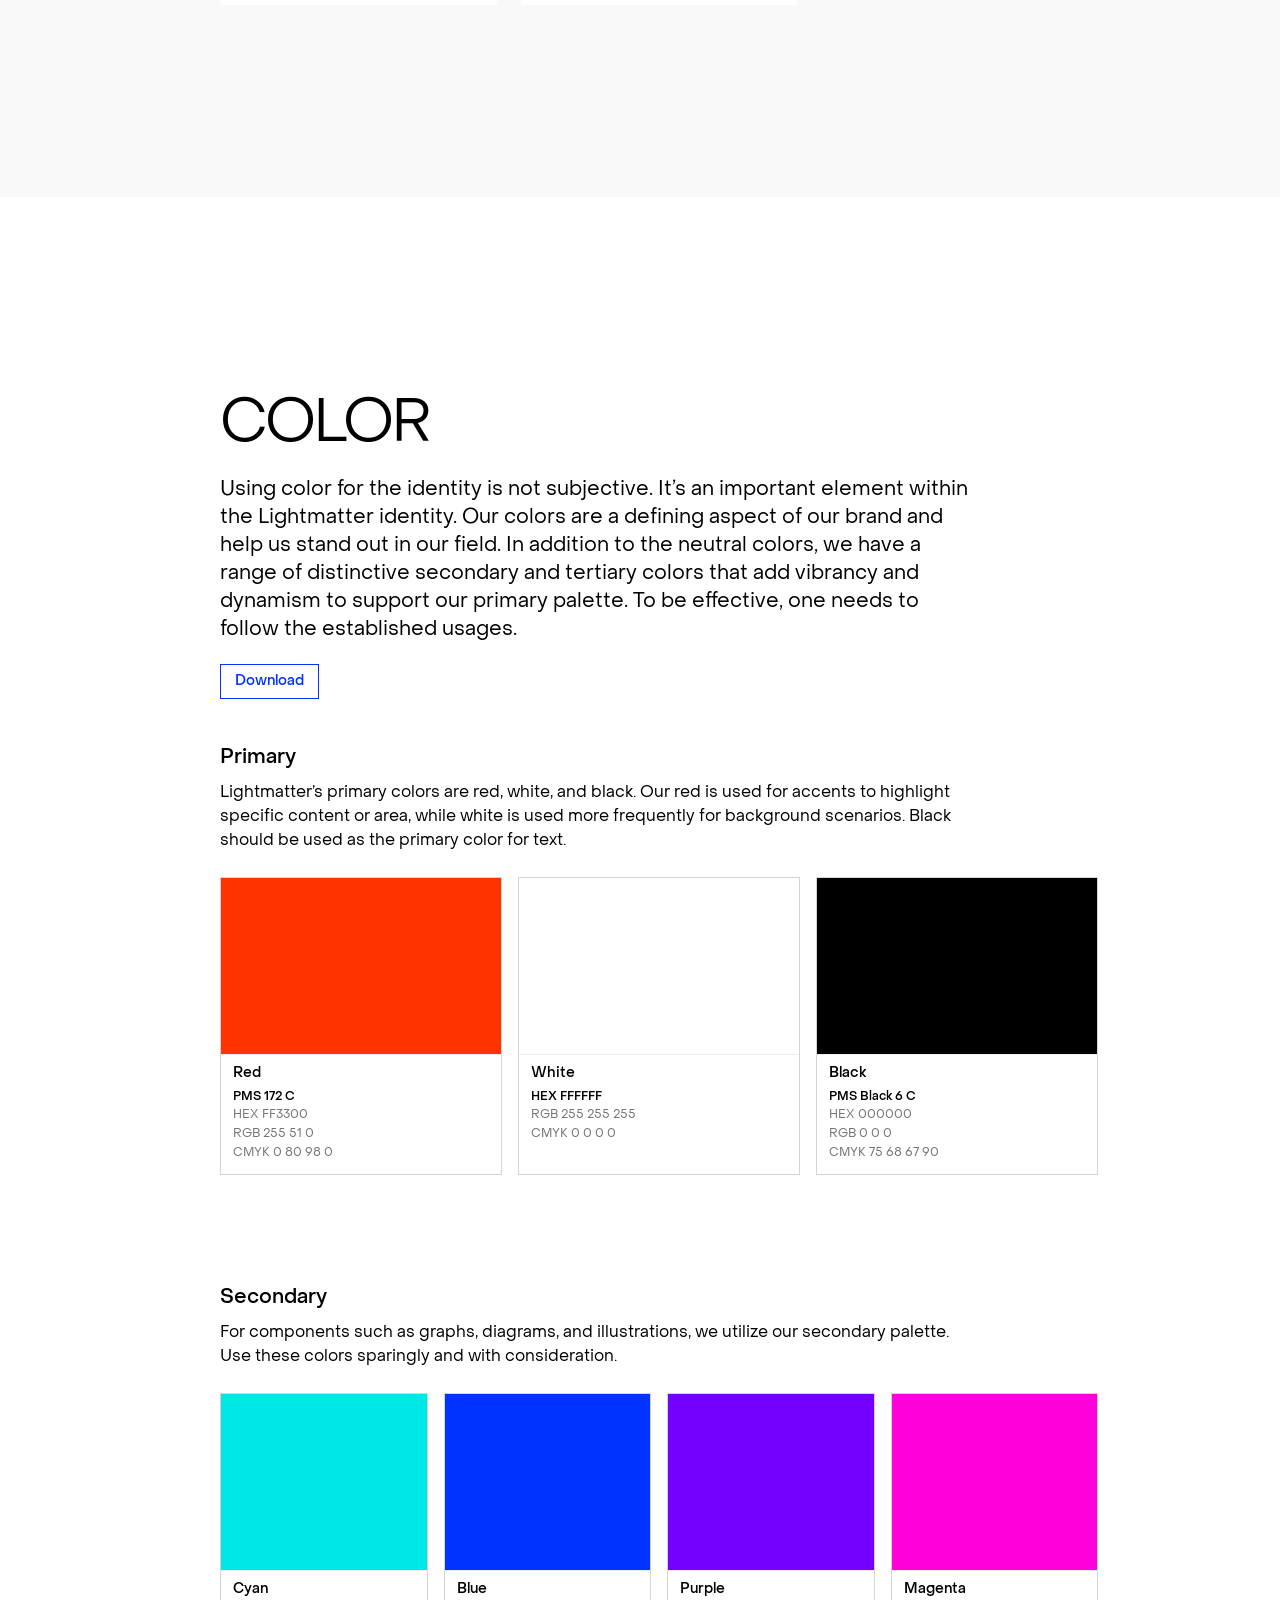
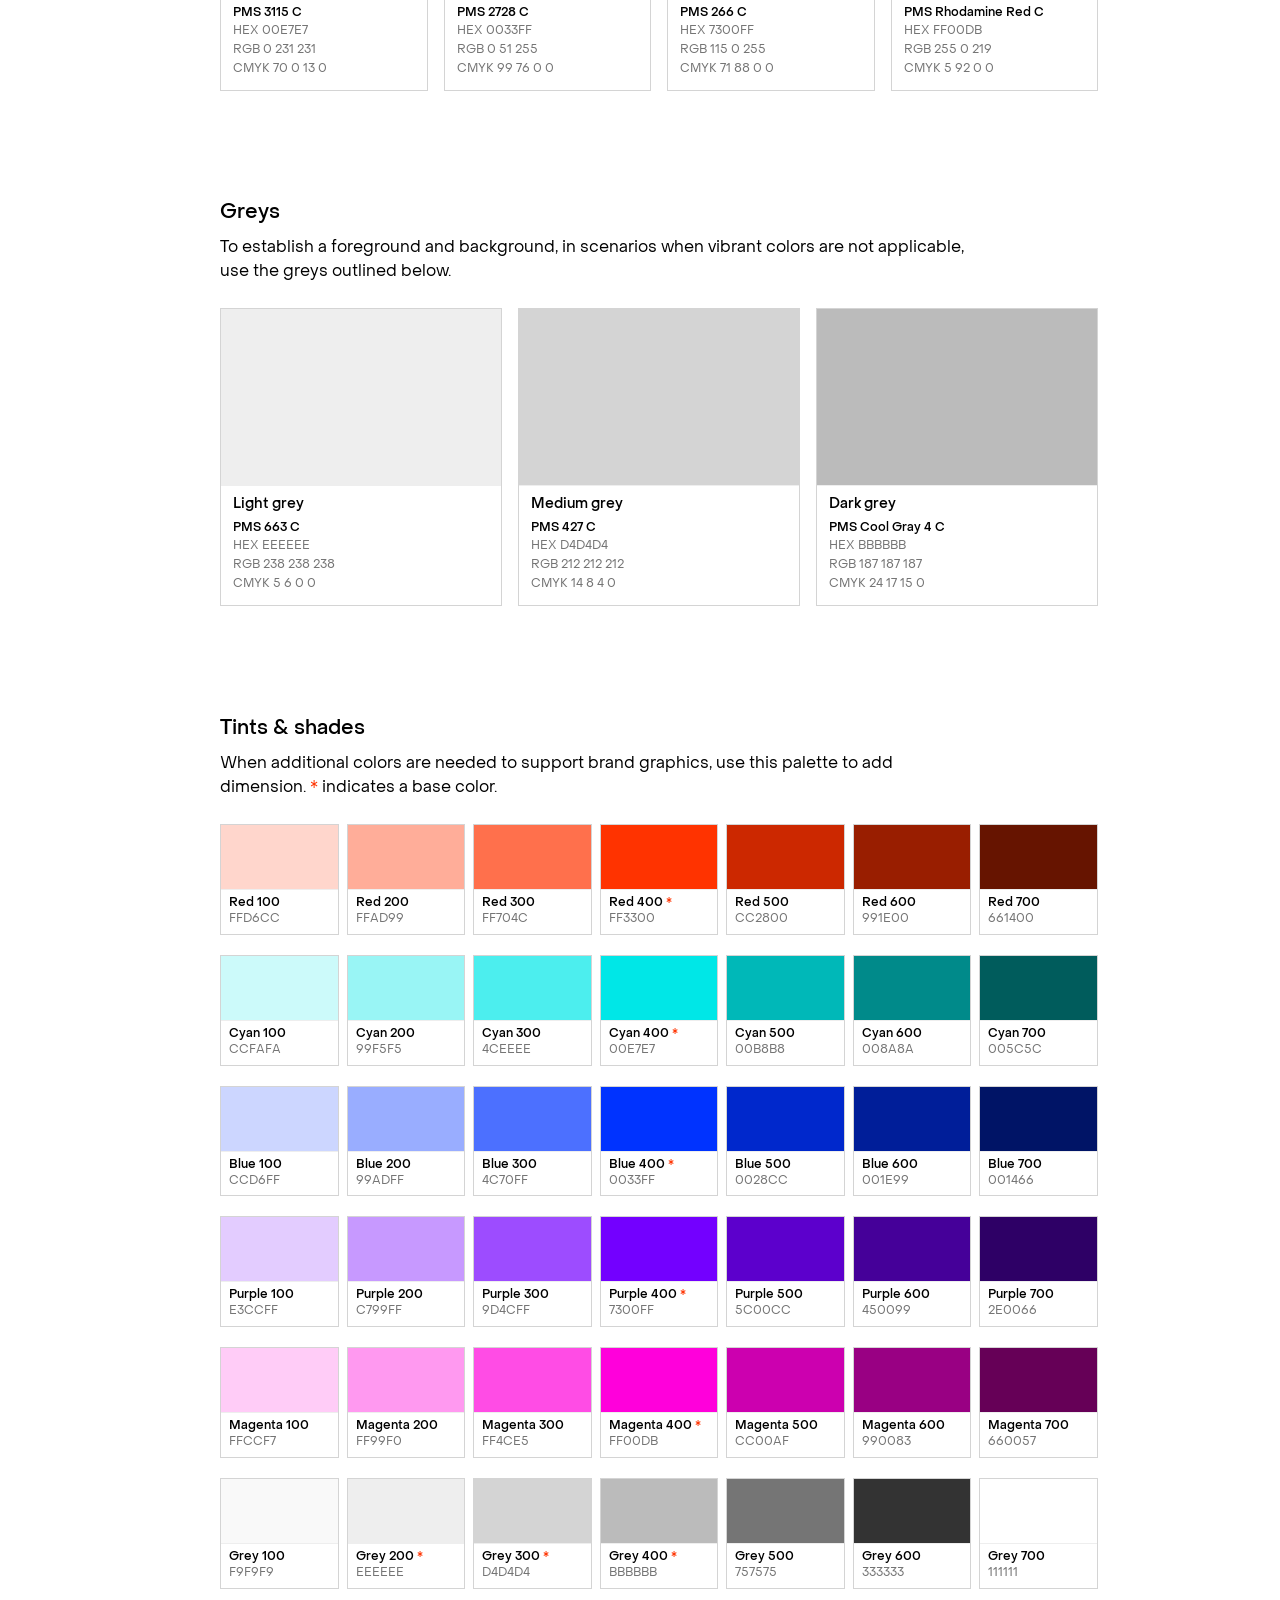
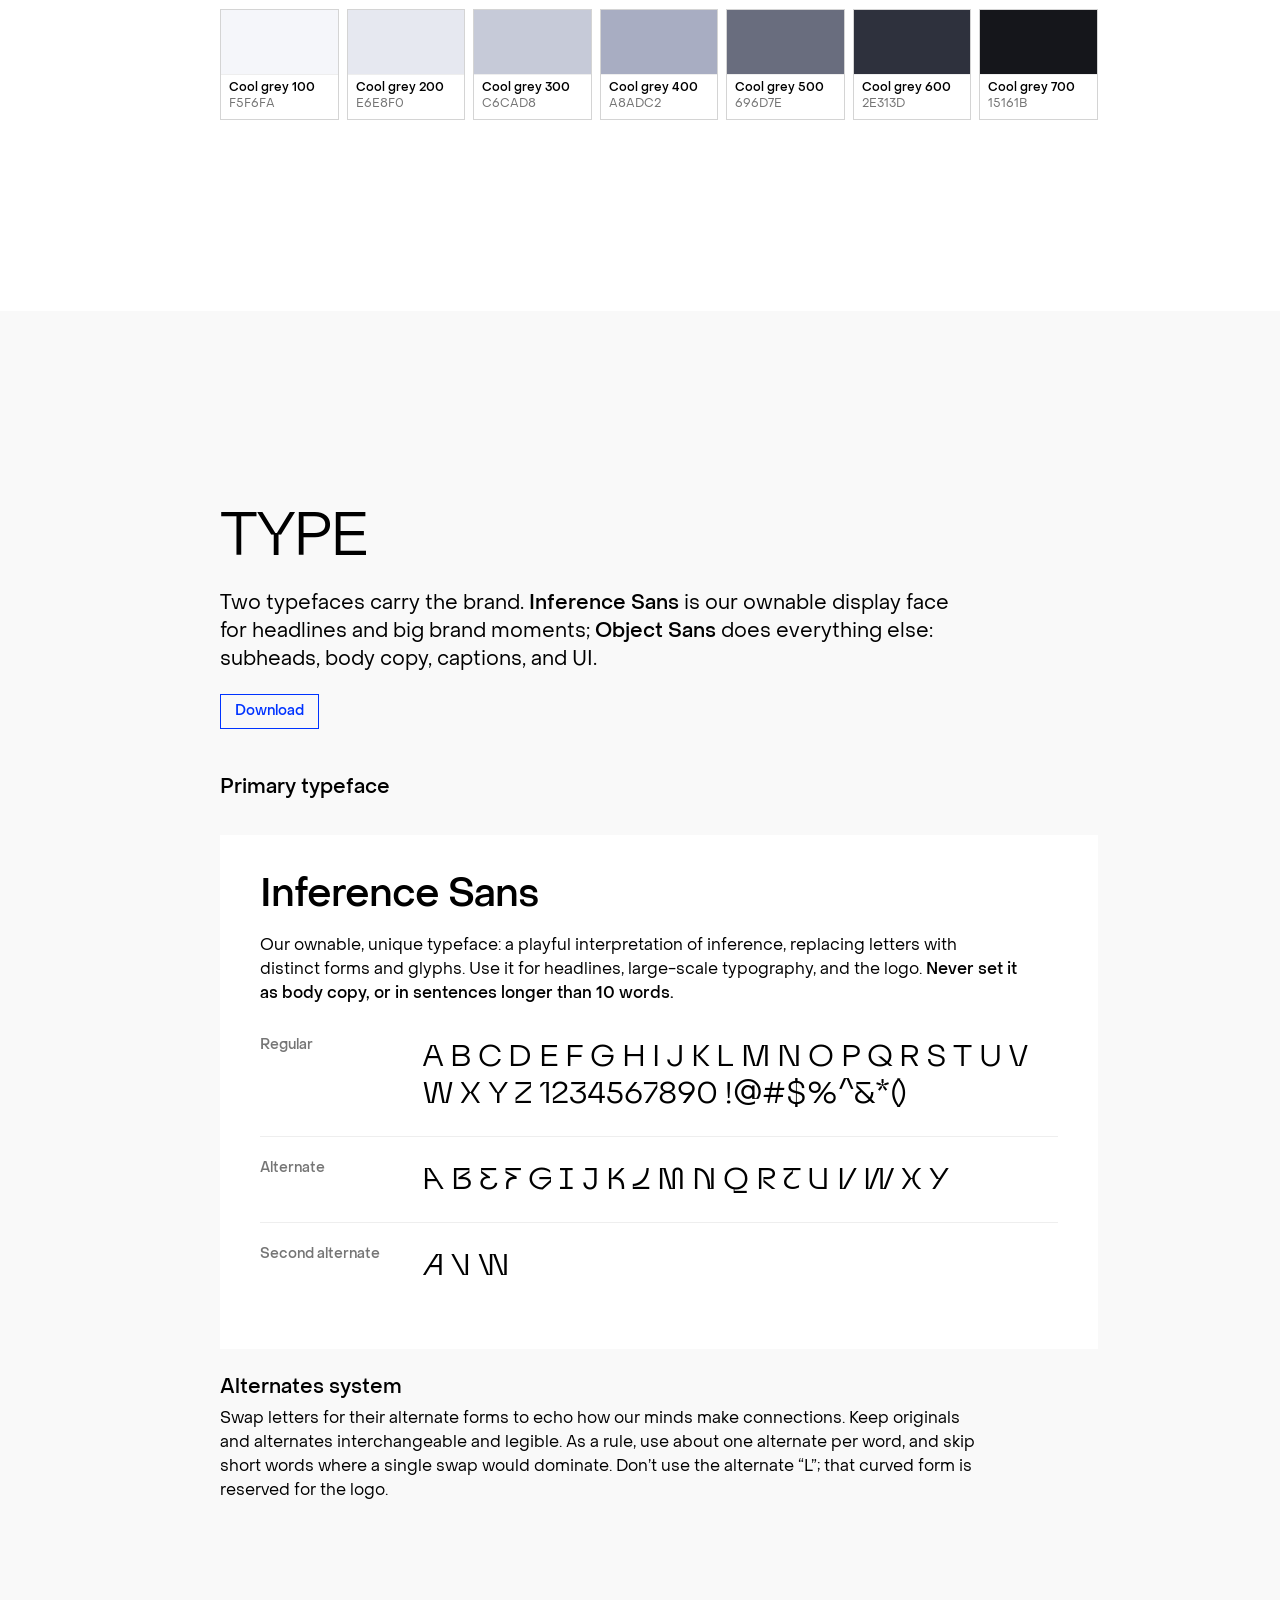
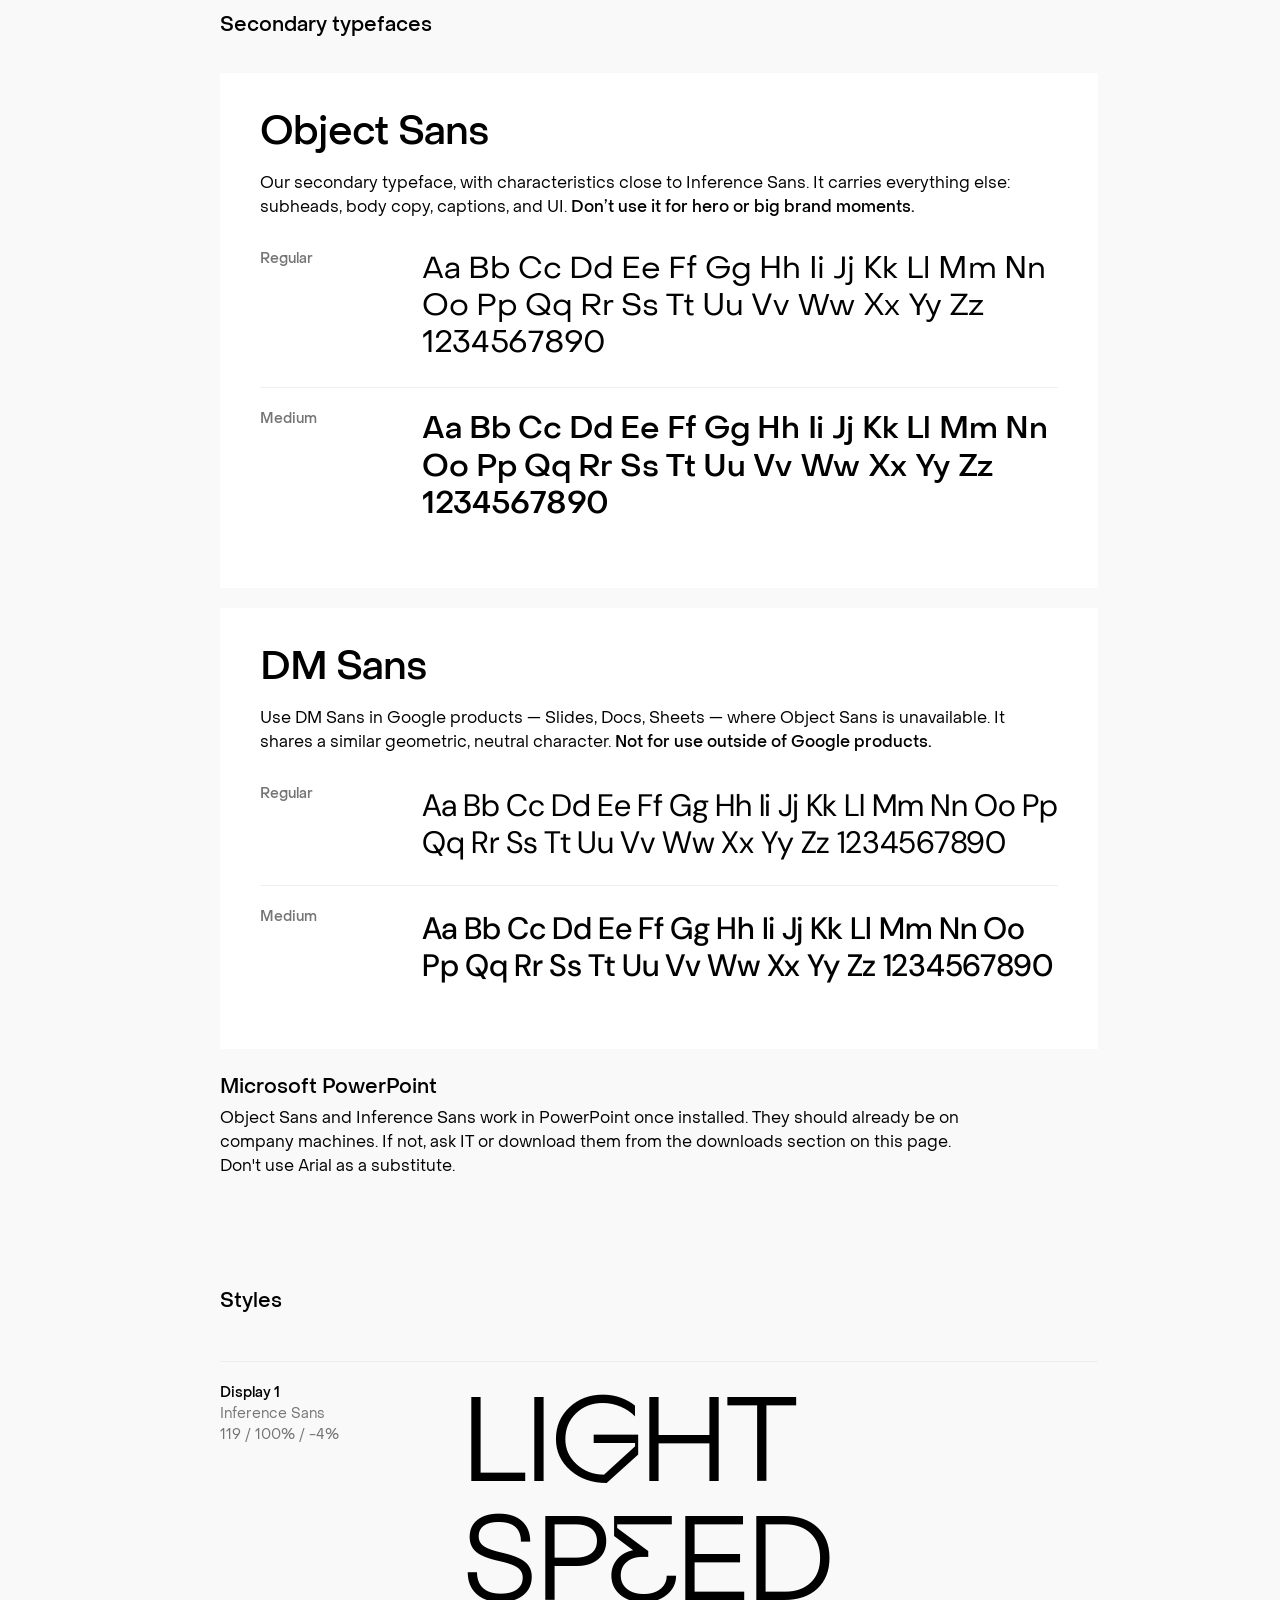
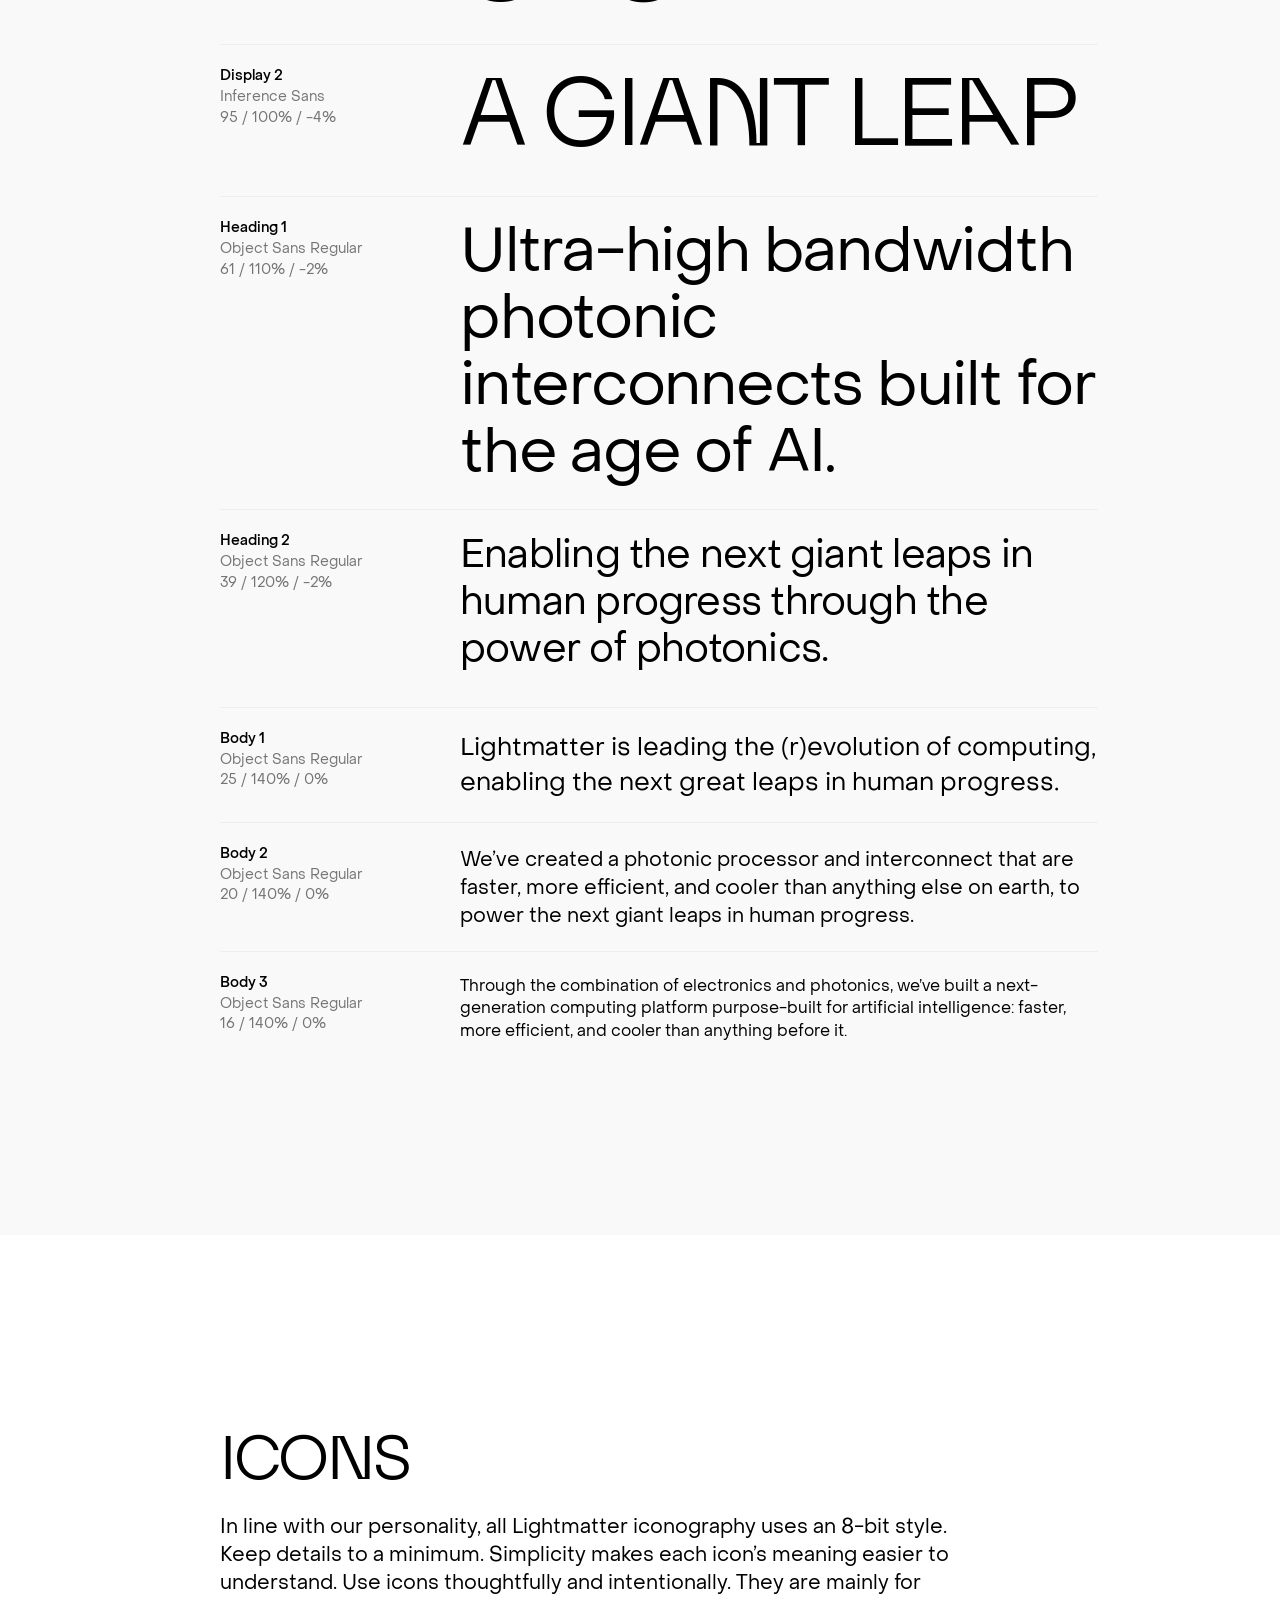
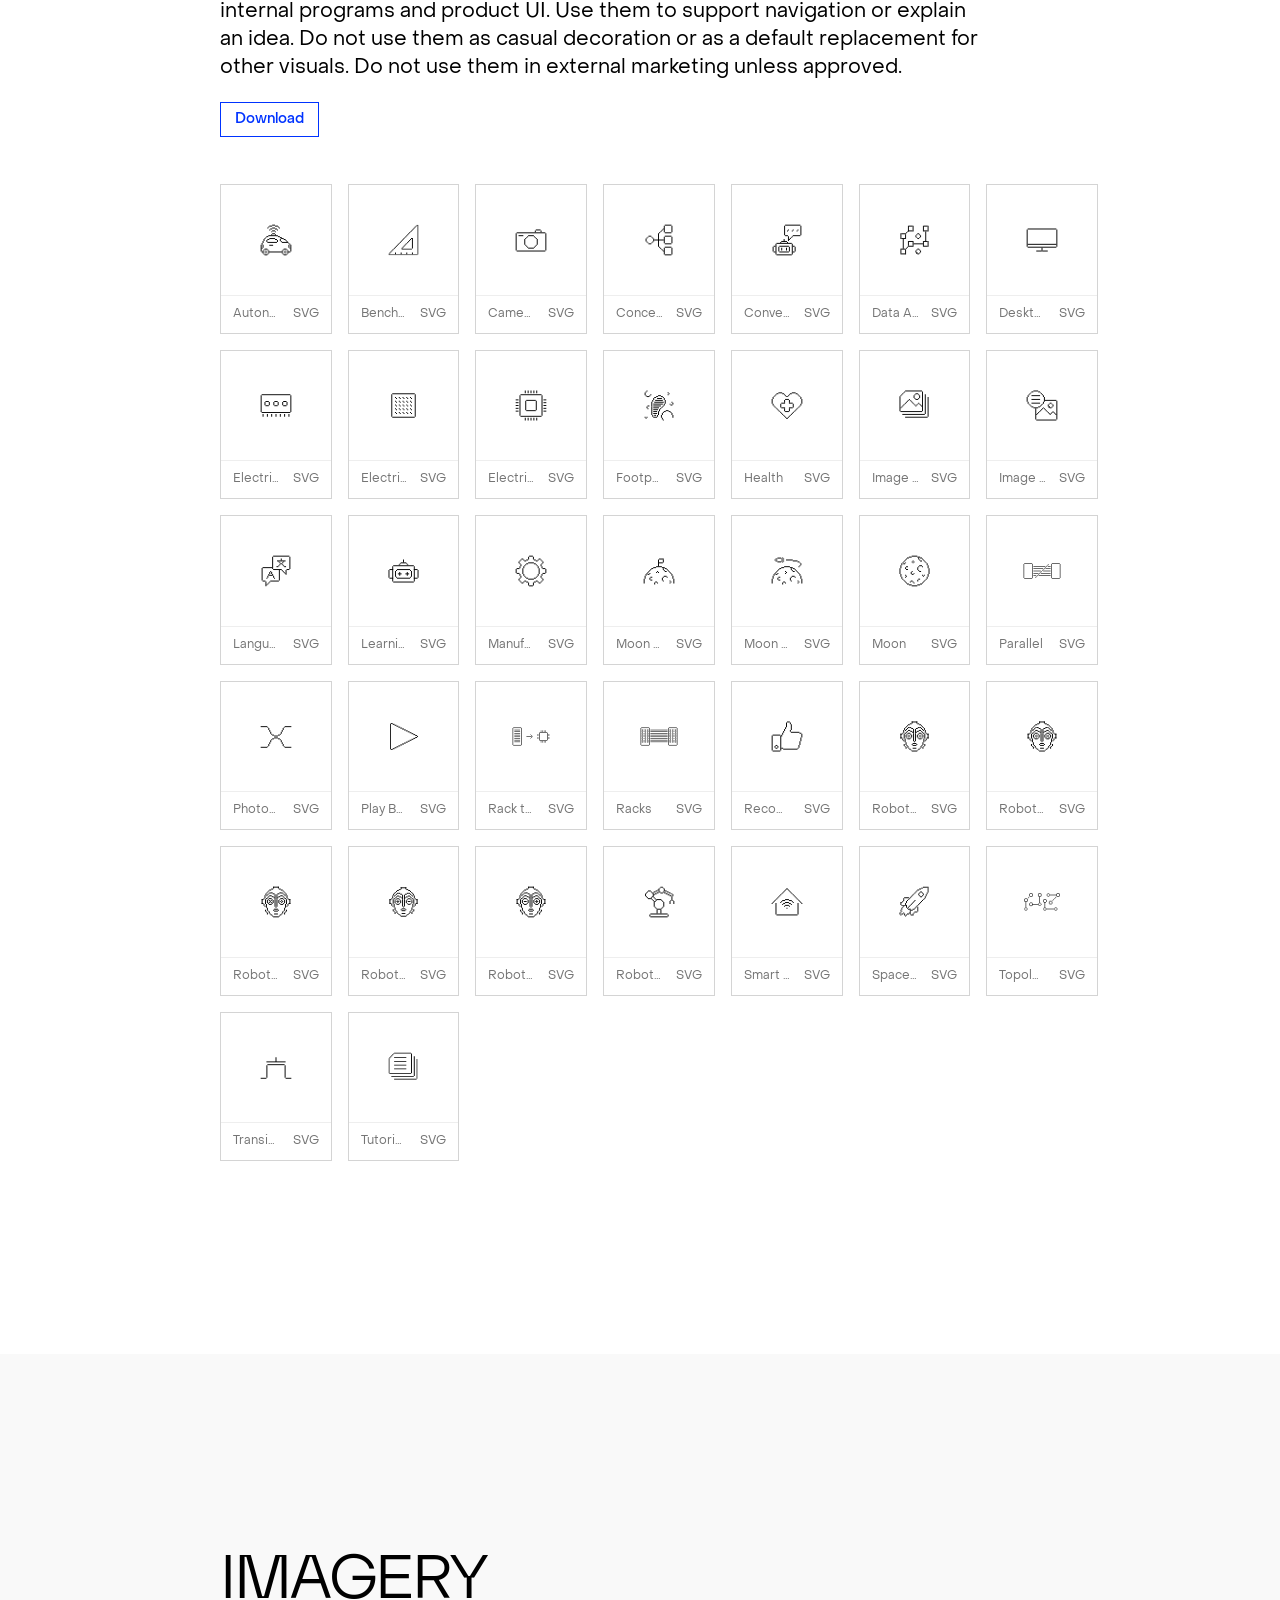
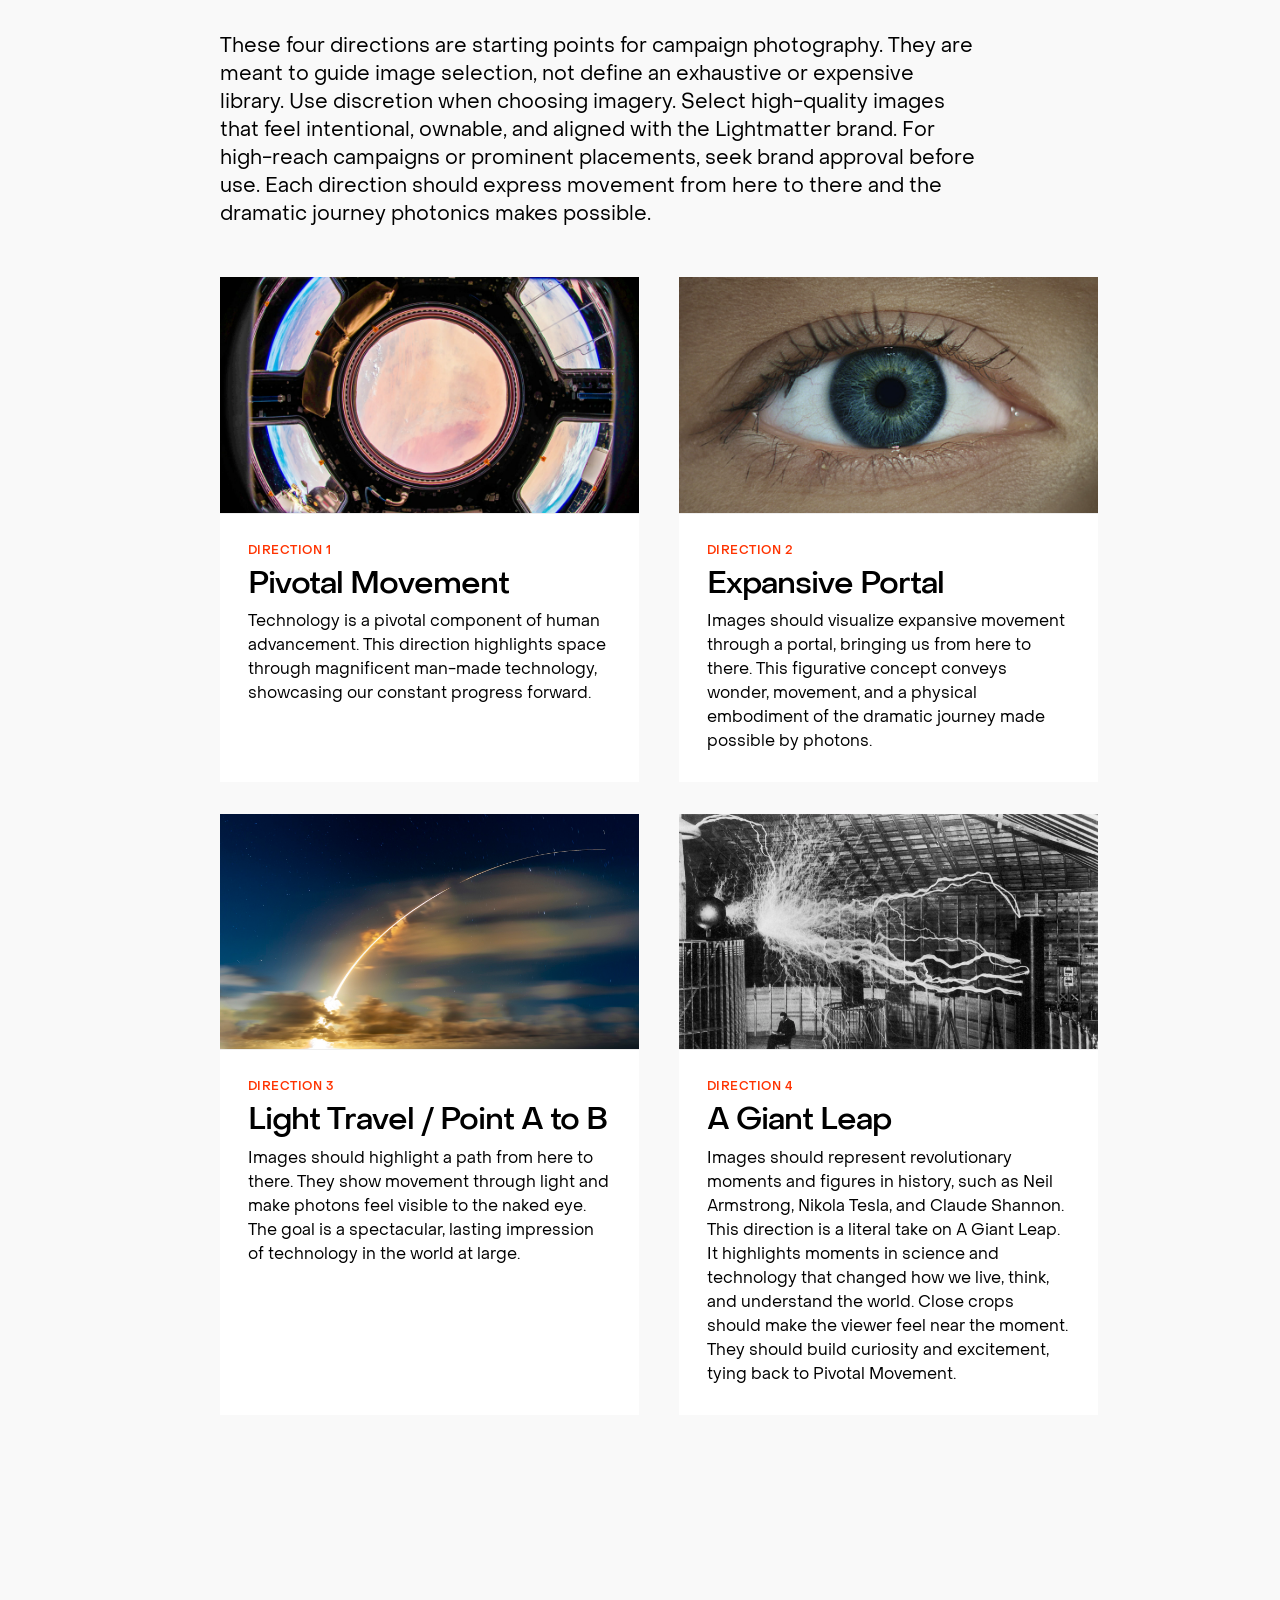
==== commit 0a085eed: "Add files via upload copy edit" ====
--- a/index.html
+++ b/index.html
@@ -1085,7 +1085,7 @@
             <span class="eyebrow">Slides</span>
             <h4 class="font-sans font-normal text-xl tracking-[-1px] leading-[1.1]">Presentations</h4>
             <ul class="flex flex-col gap-3 text-base text-gray-900 leading-[1.4]">
-              <li>Mark each mark’s first use, usually on the title or first content slide. Don’t repeat it after.</li>
+              <li>Mark each trademark’s first use, usually on the title or first content slide. Don’t repeat it after.</li>
               <li>Mark a standalone slide too, if it might be screenshotted or shared on its own elsewhere.</li>
               <li>Put the attribution line on a closing legal slide.</li>
             </ul>
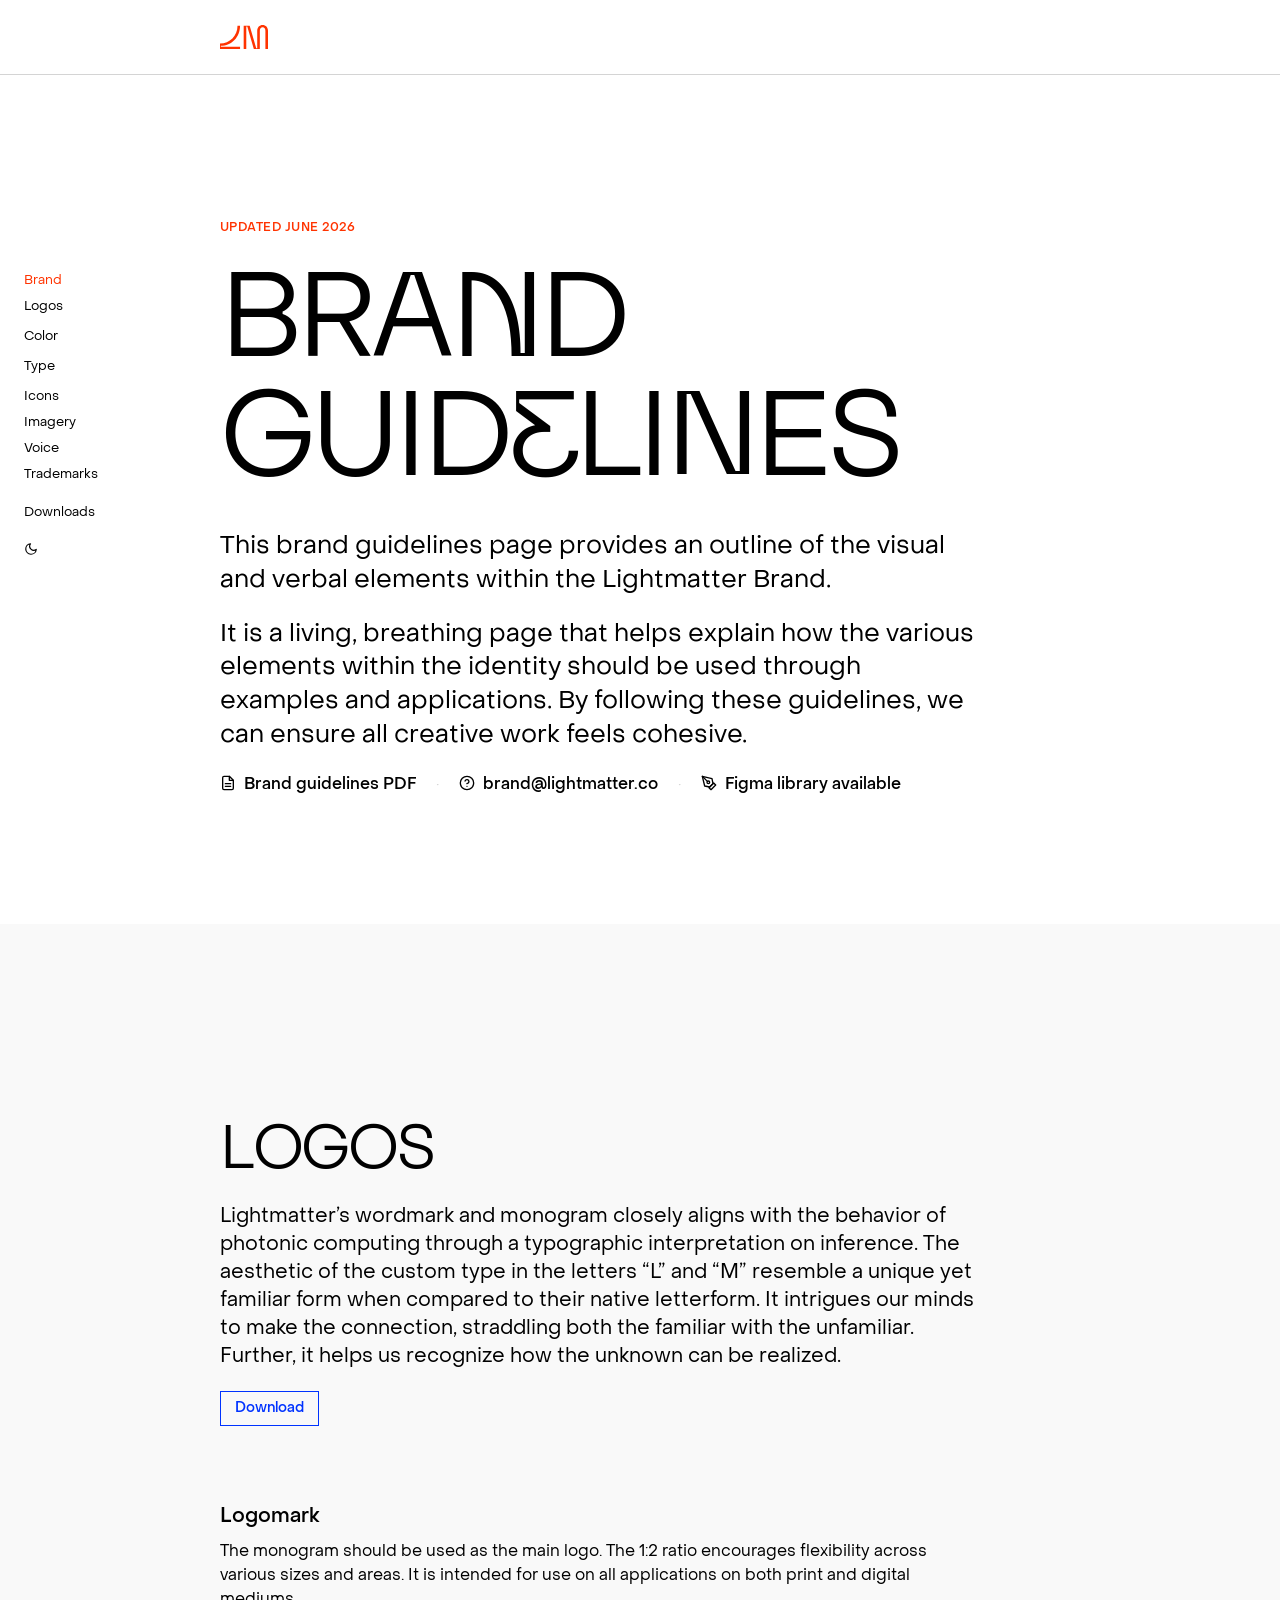
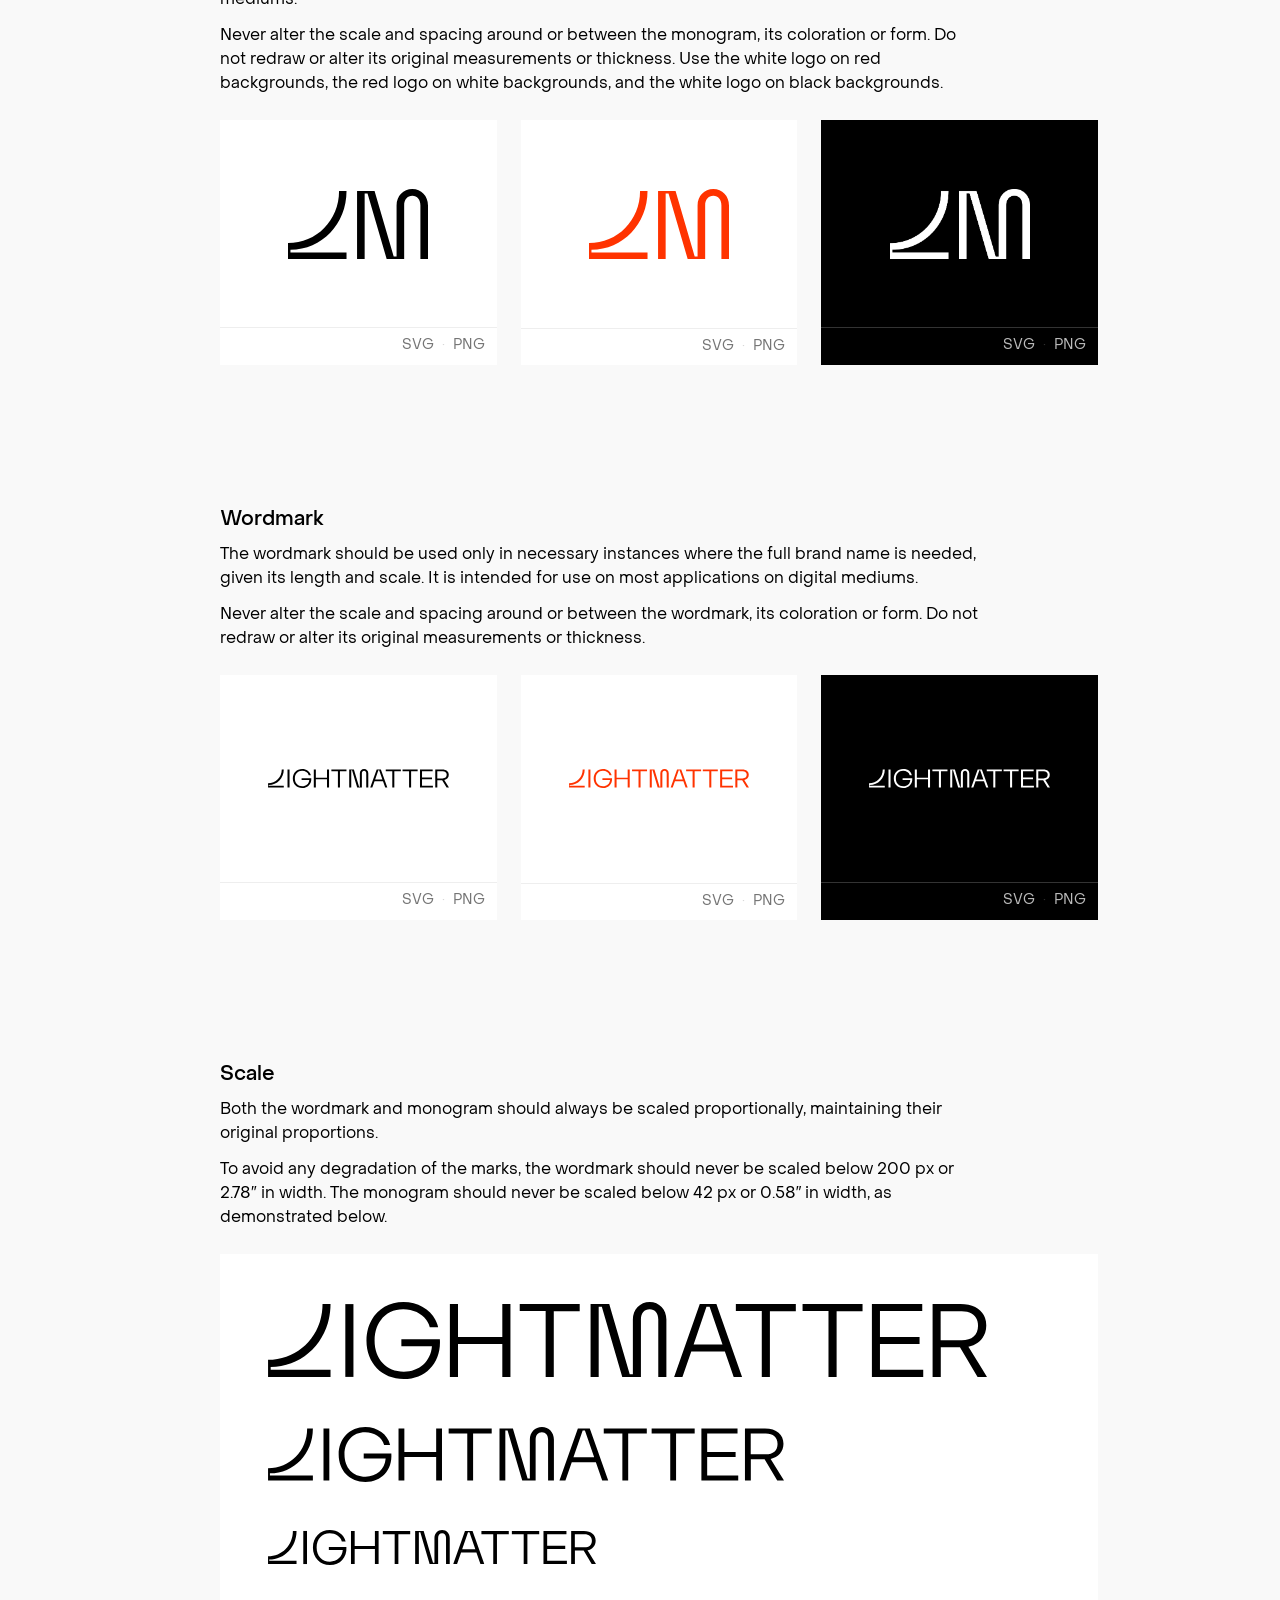
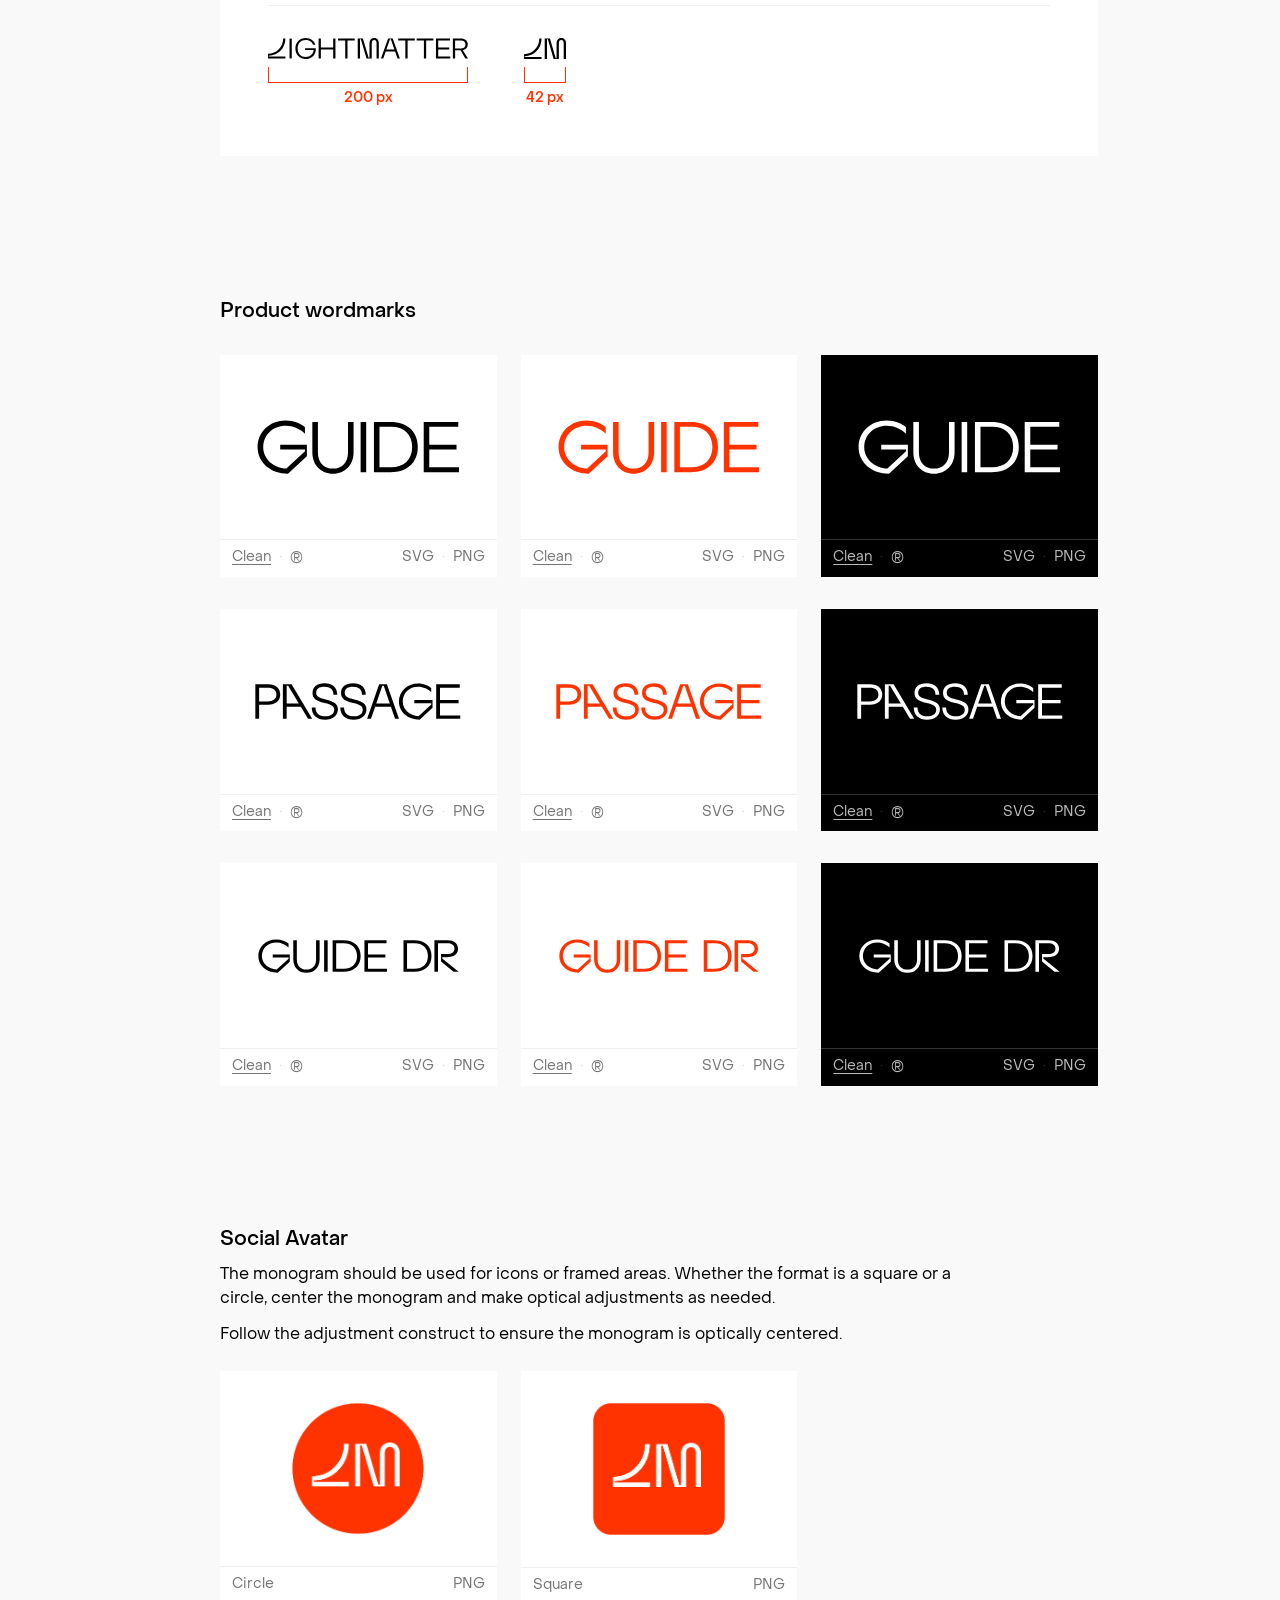
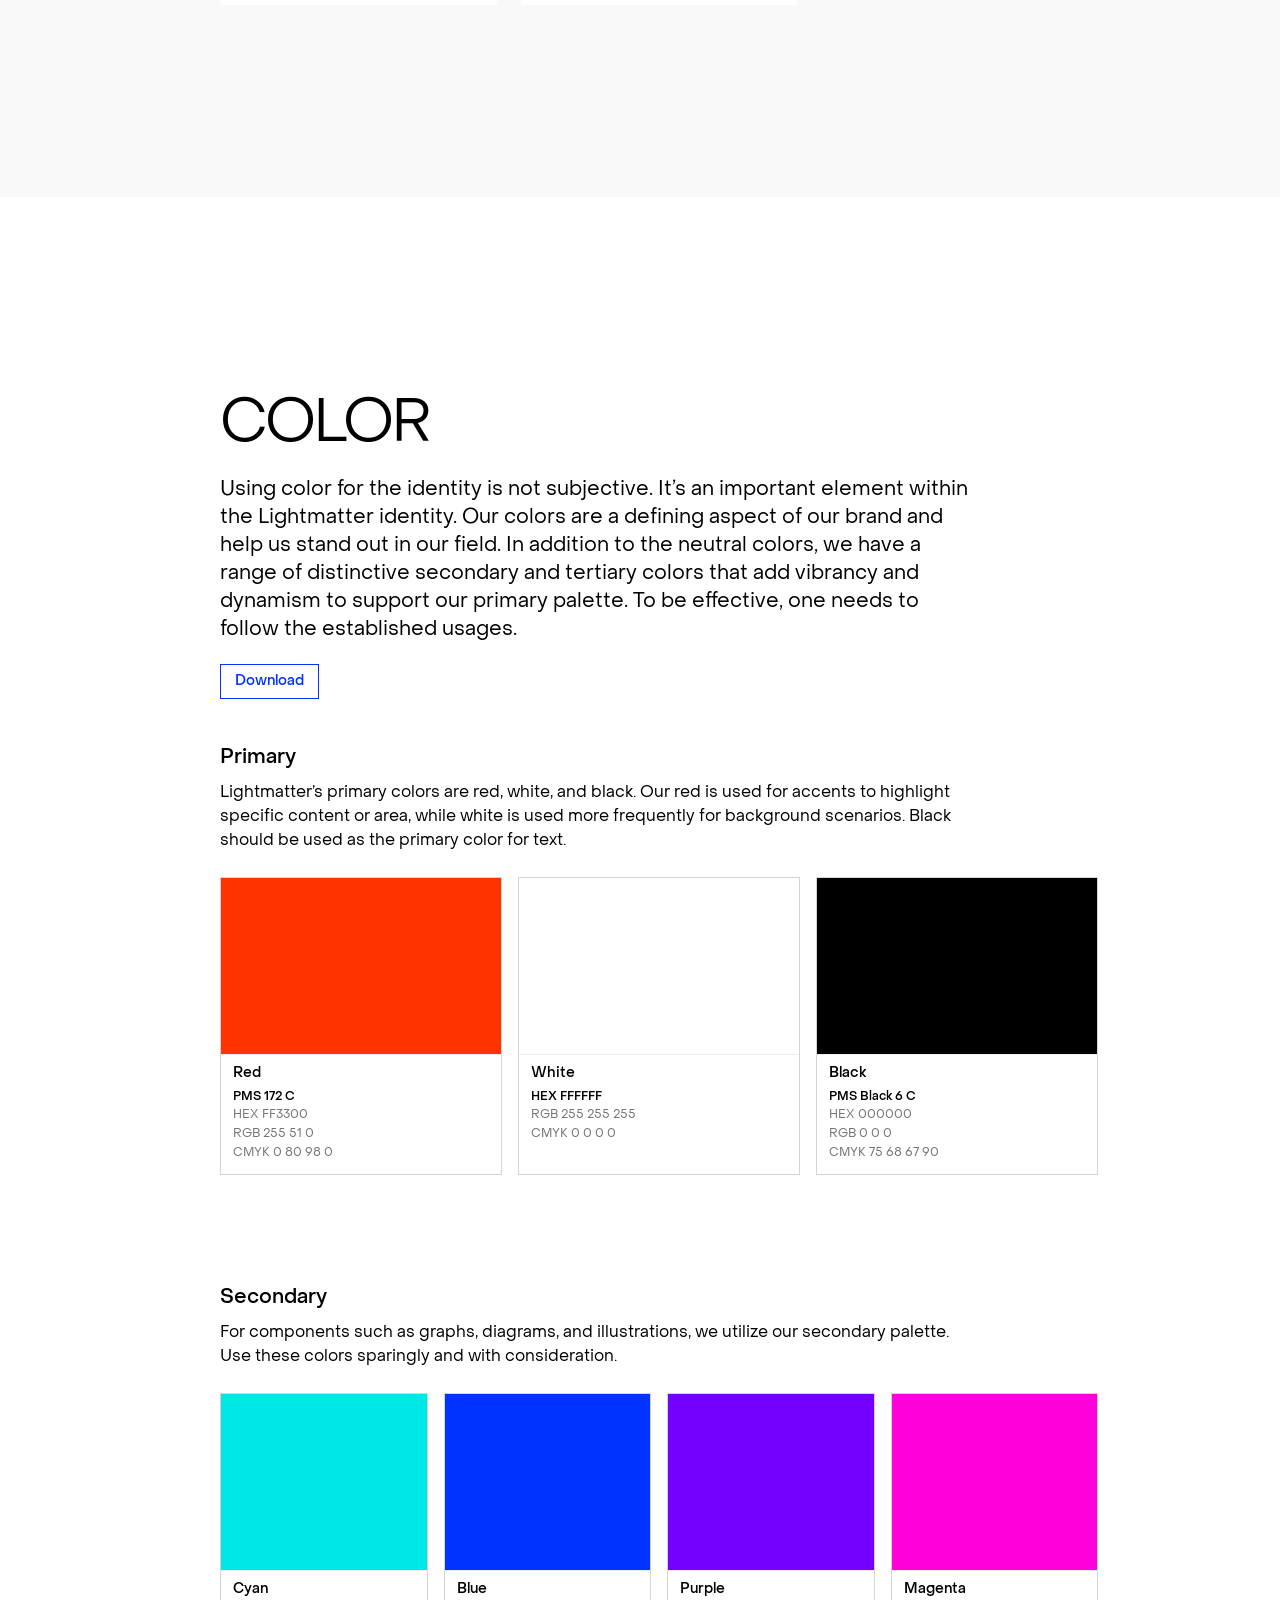
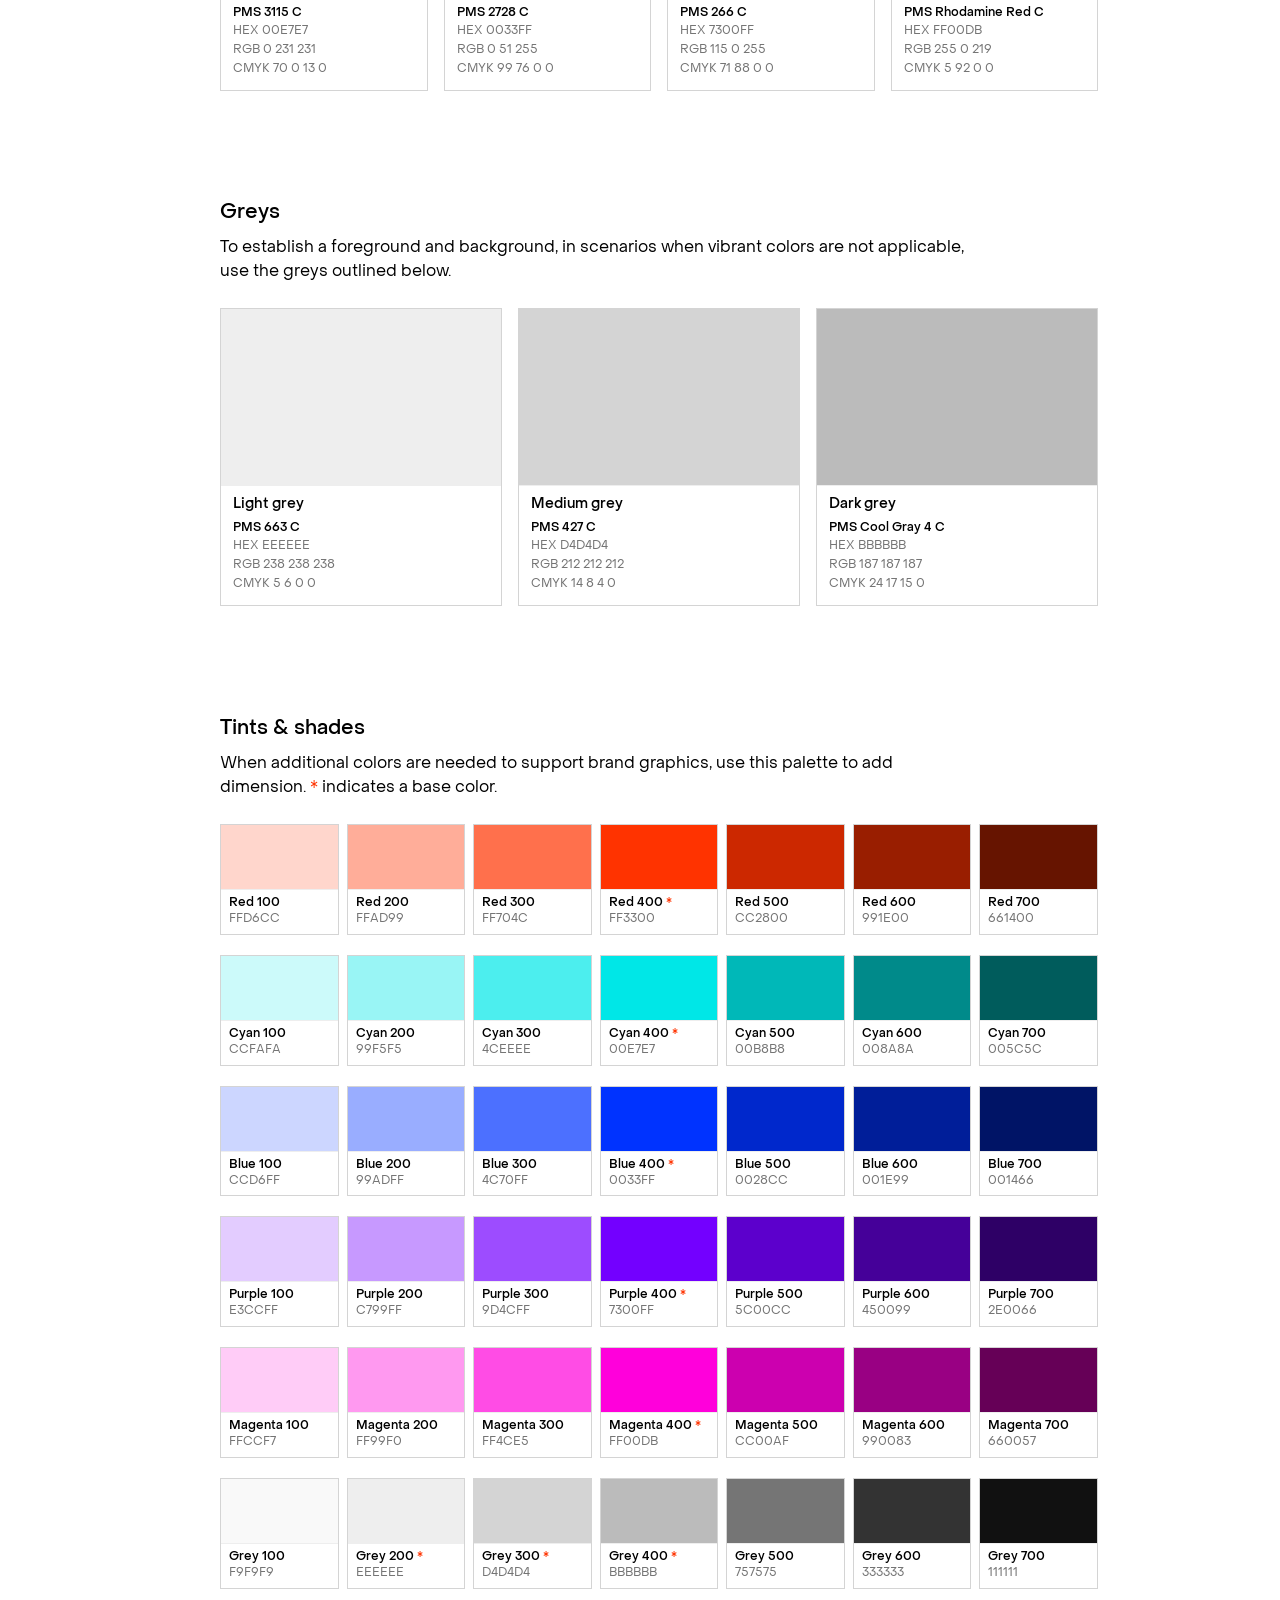
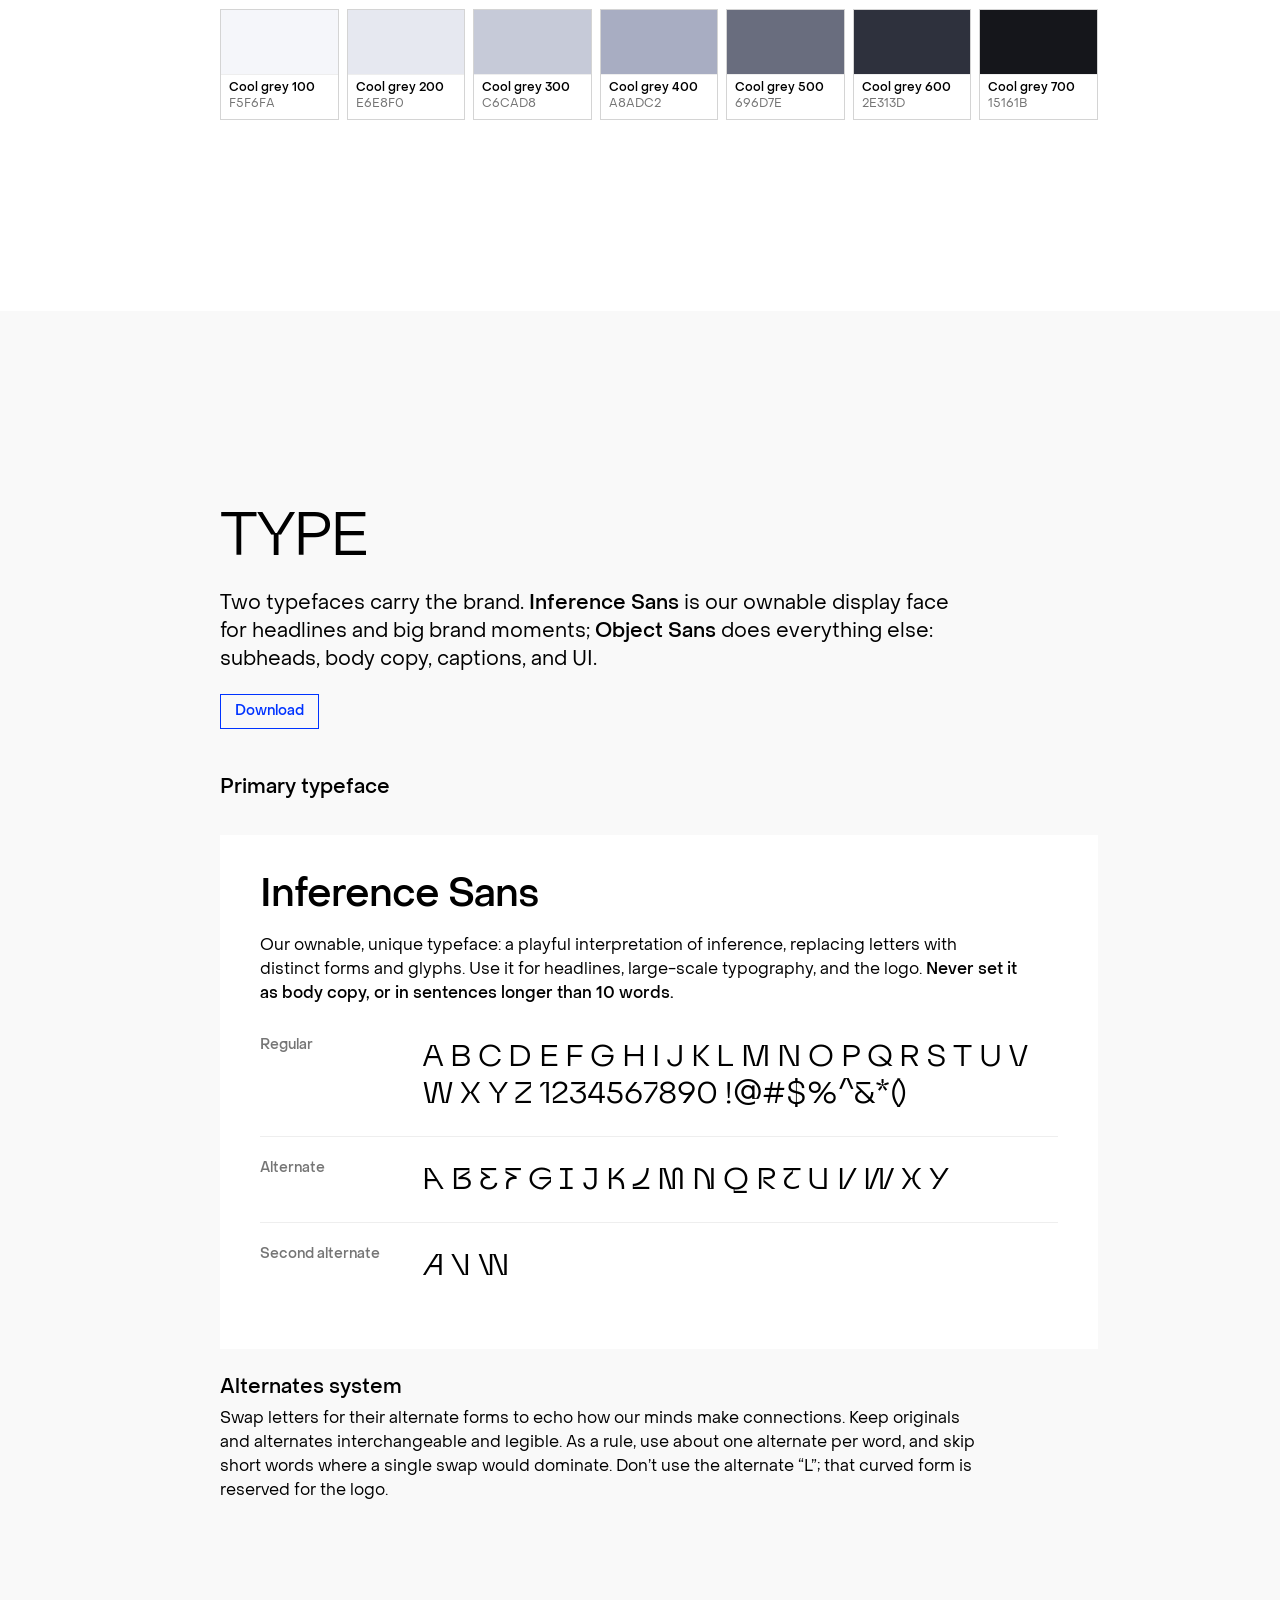
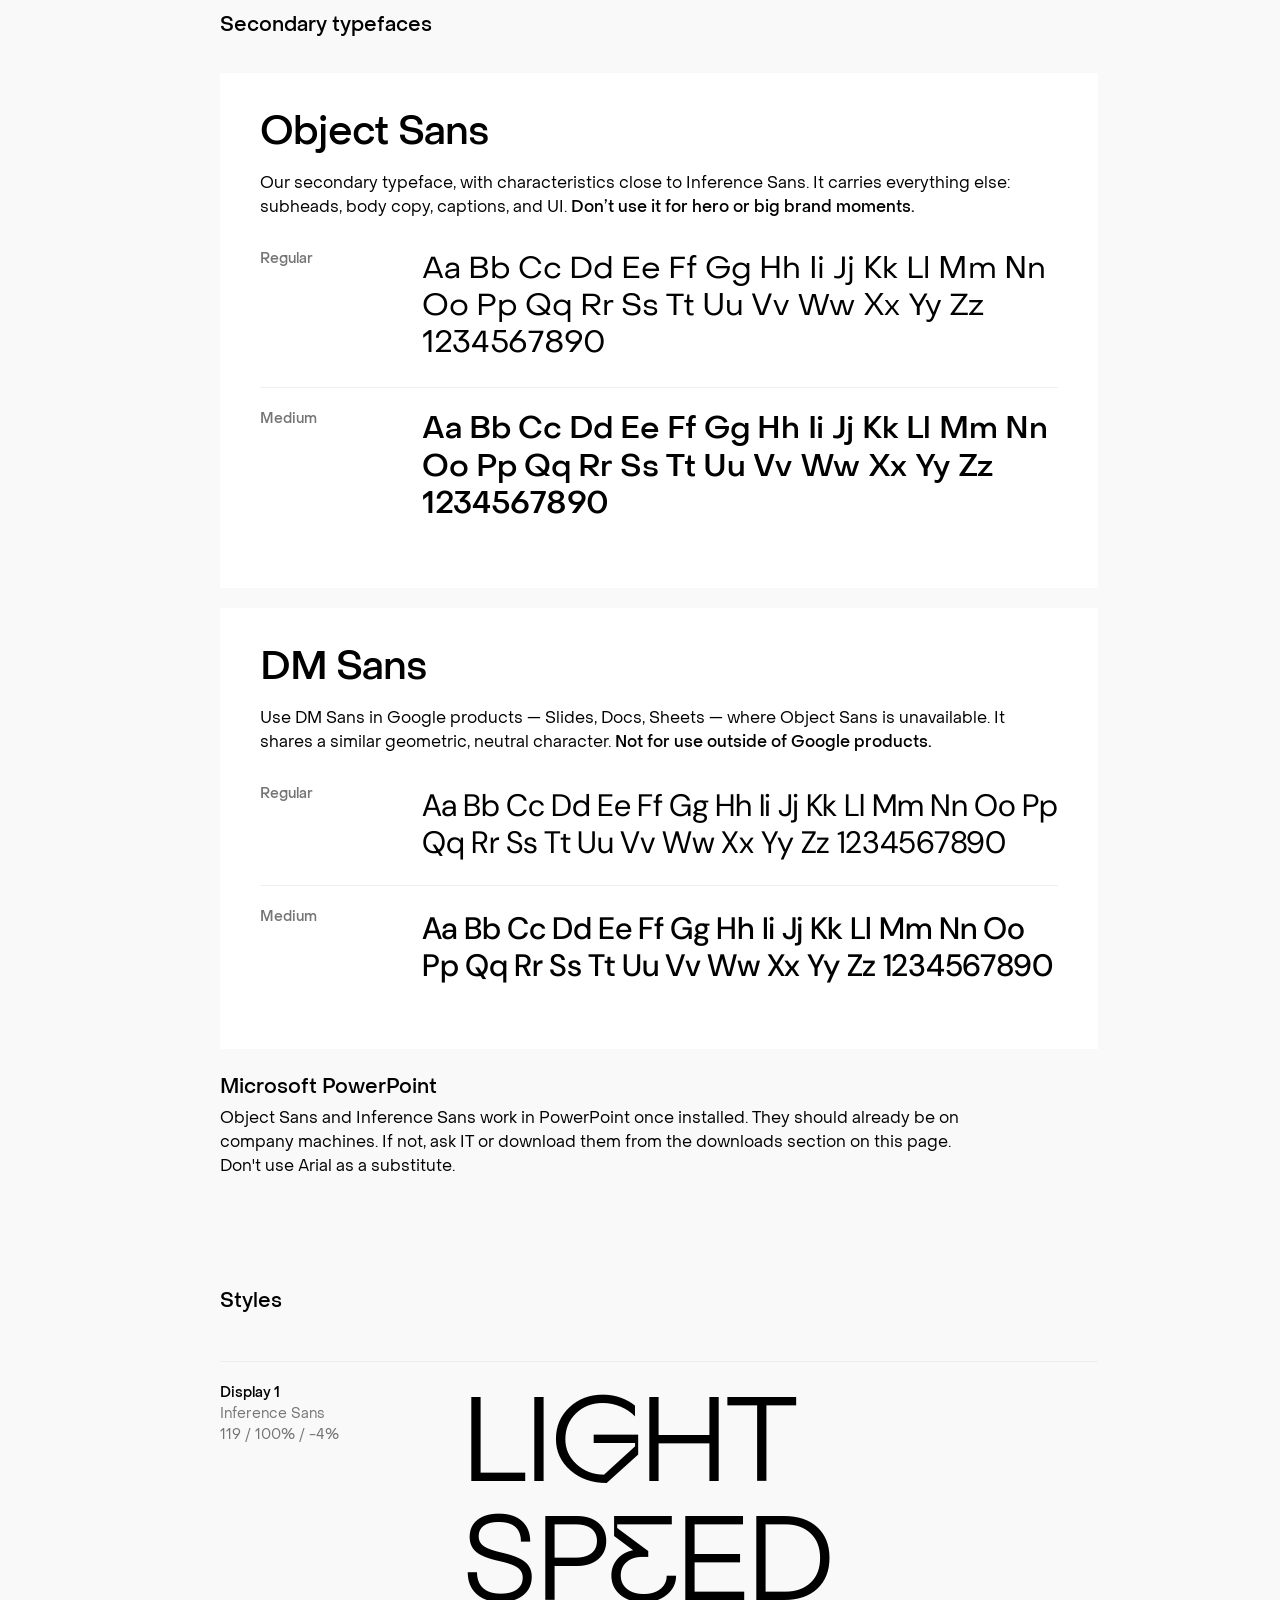
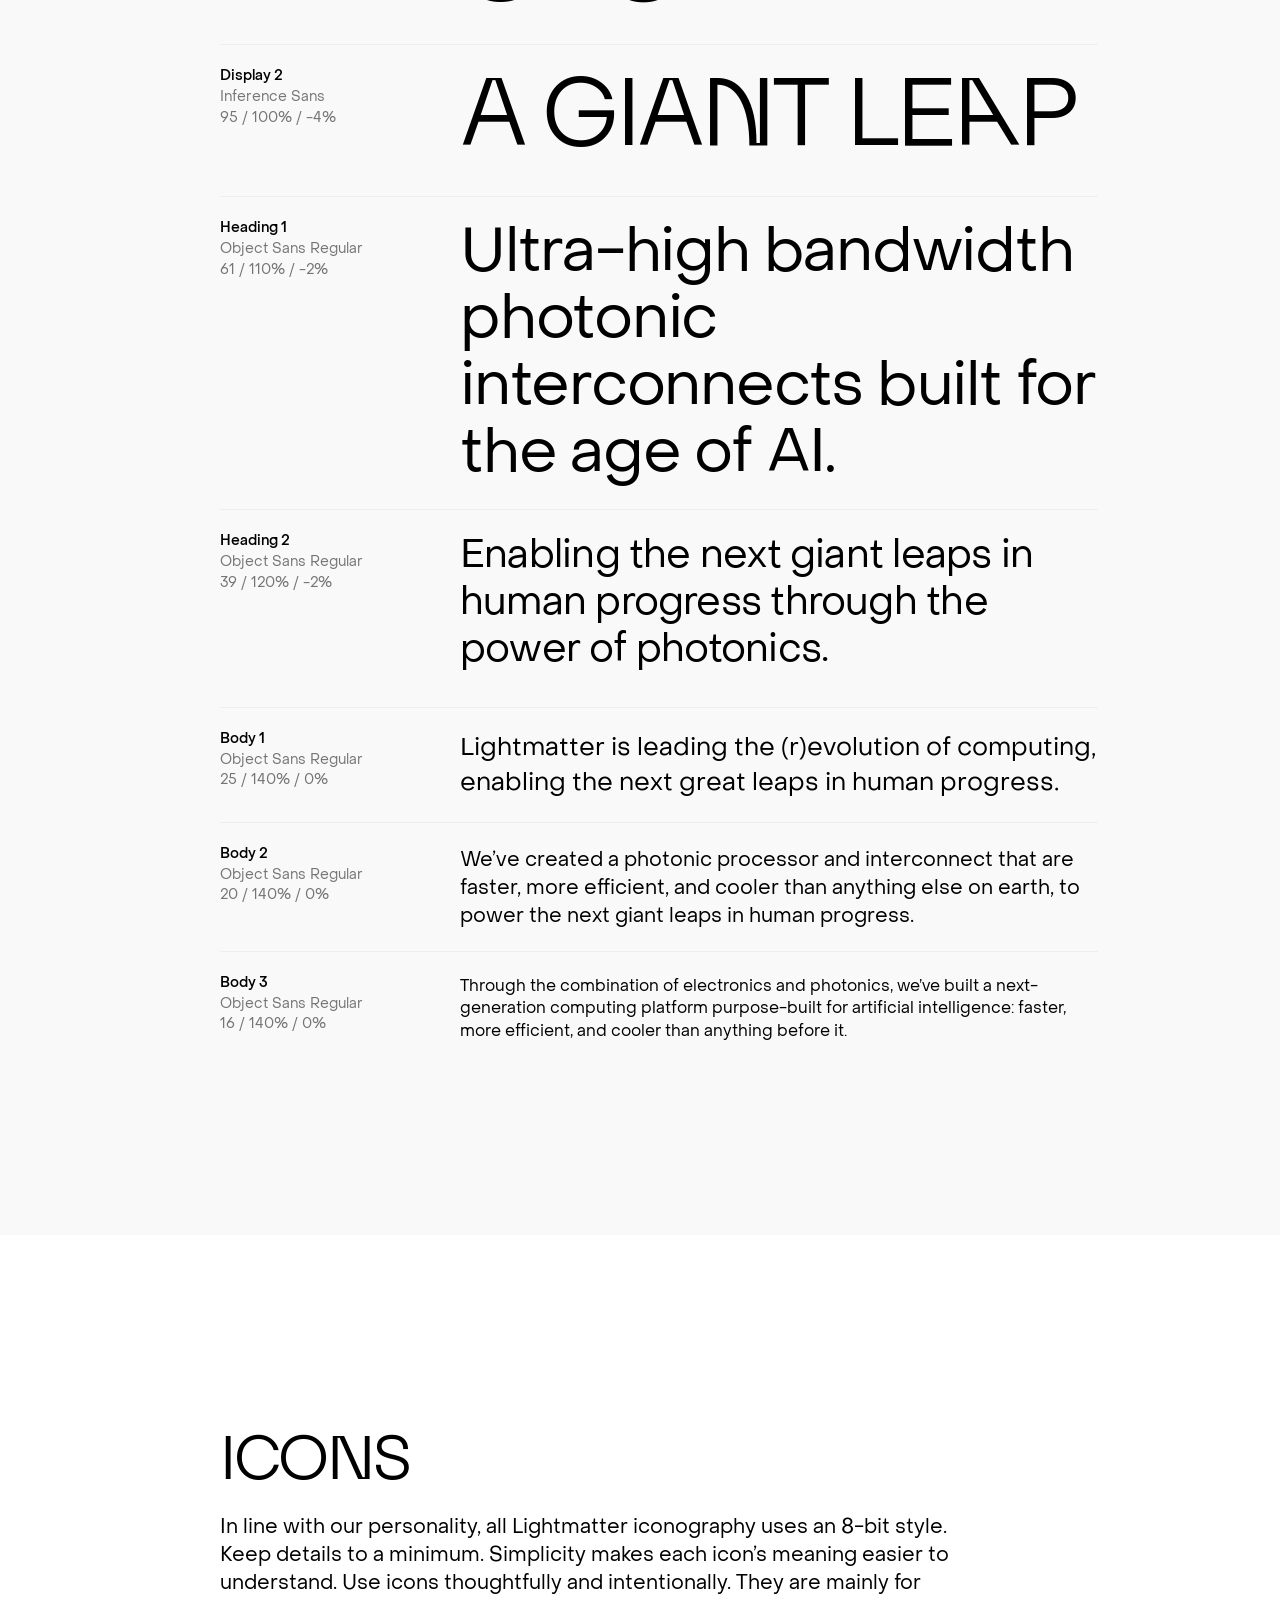
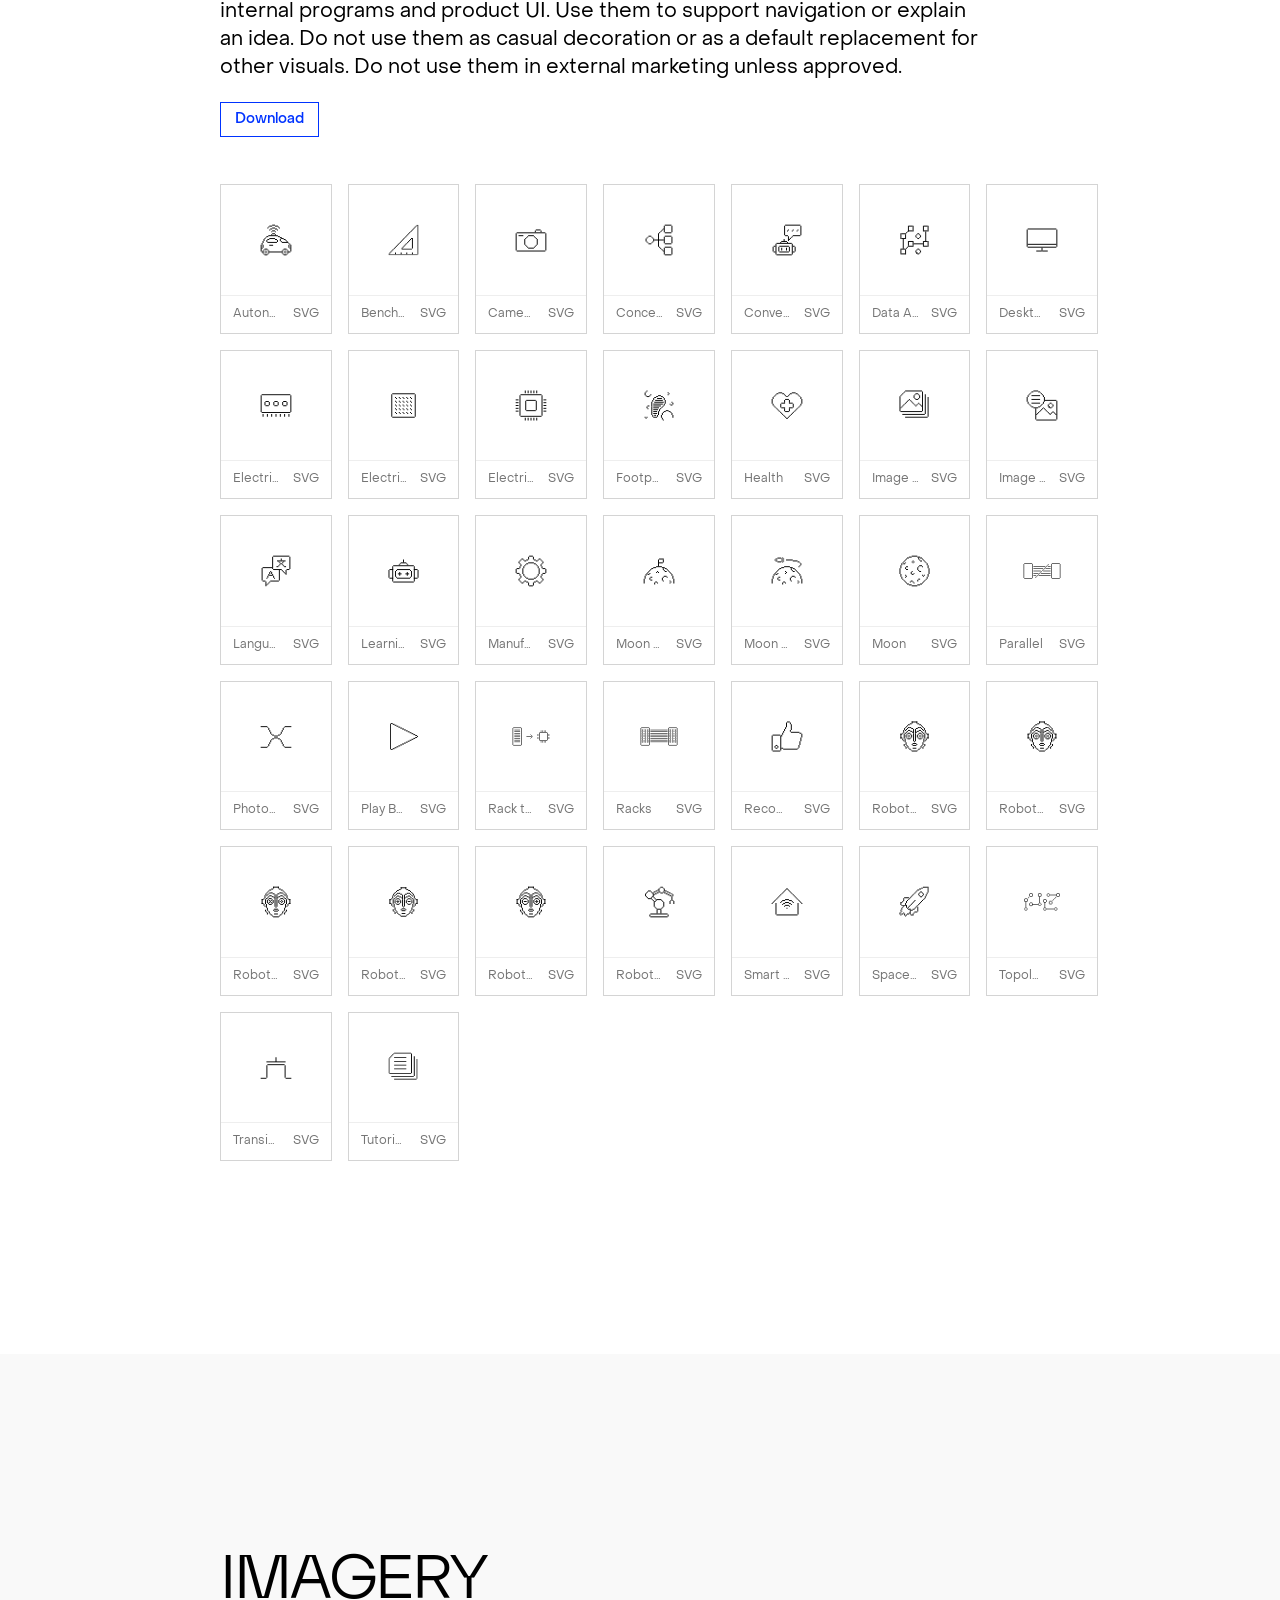
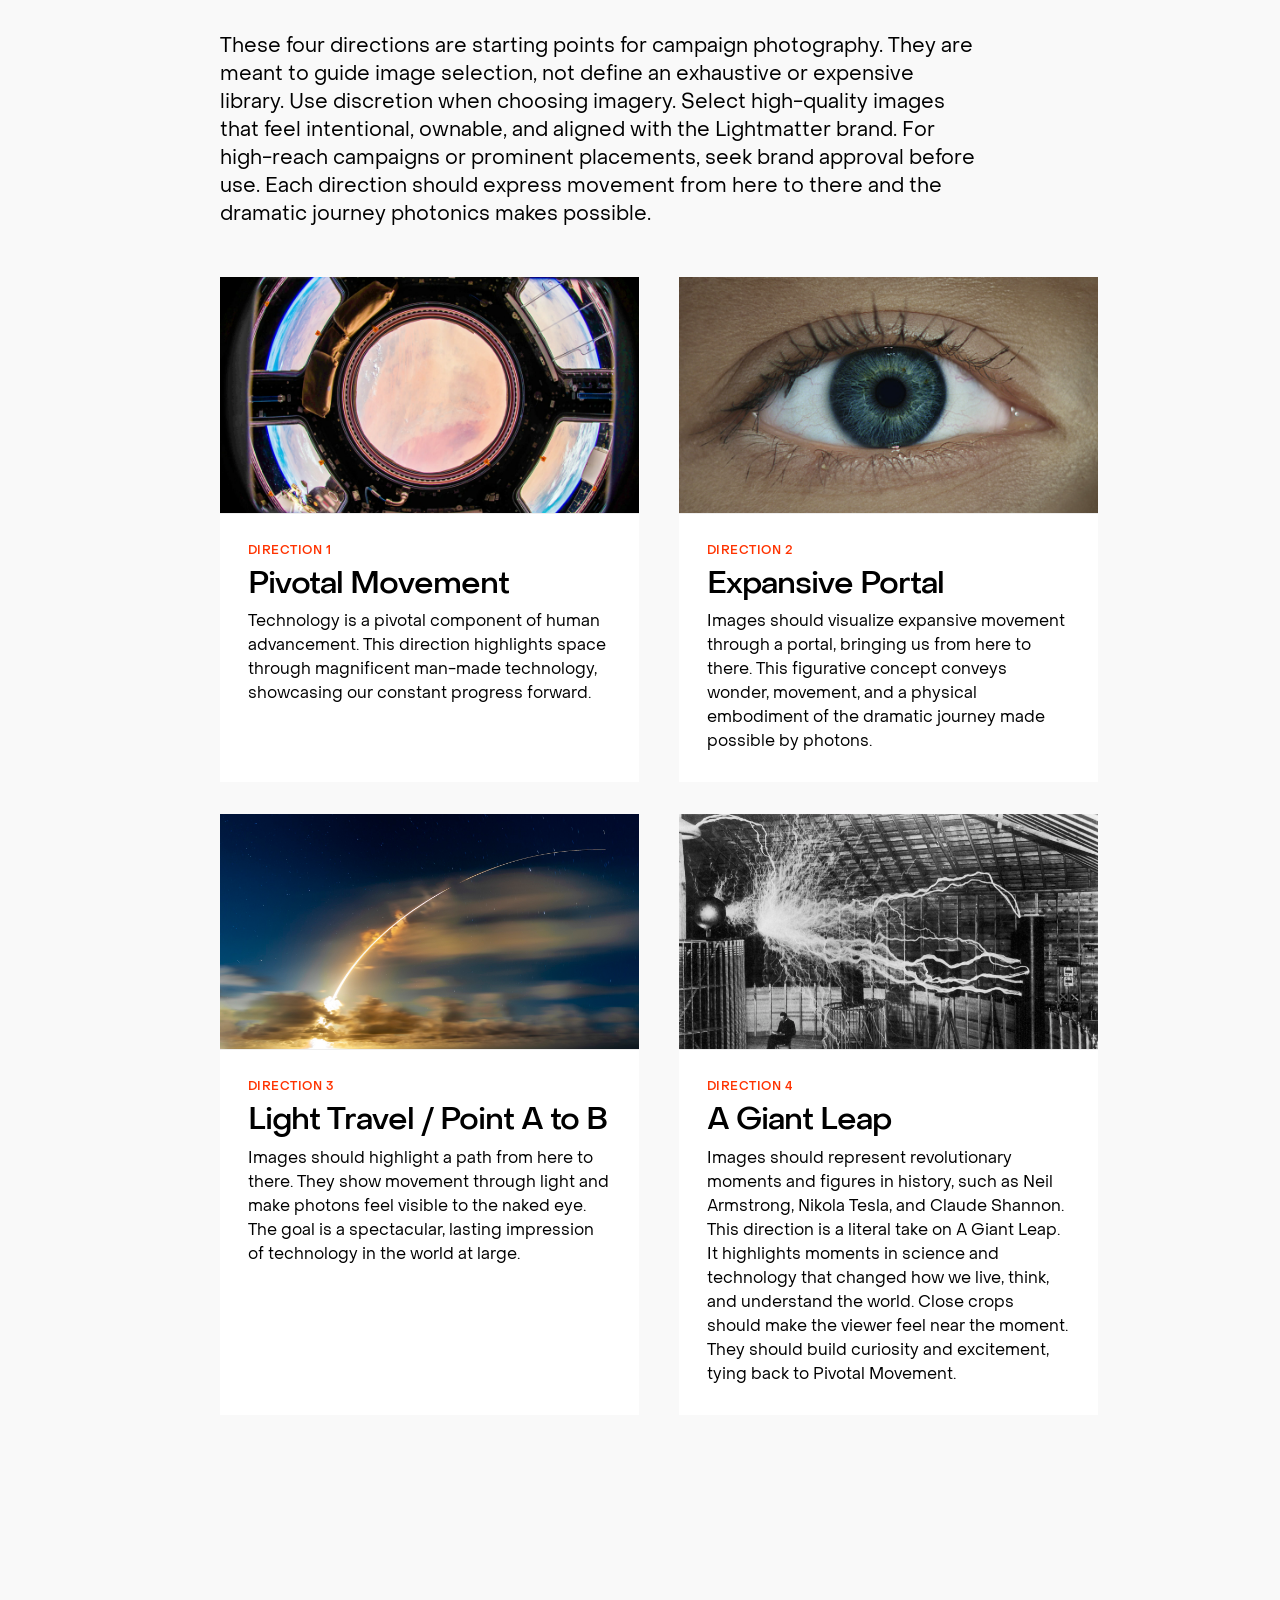
==== commit 9fe1e242: "Fix Grey 700 swatch color typo (#000000111 → #111111) Co-Authored-By: Claude Sonnet 4.6 <noreply@ant" ====
--- a/index.html
+++ b/index.html
@@ -712,7 +712,7 @@
                 <div class="flex flex-col border border-gray-300 bg-white"><div class="h-14 md:h-16" style="background:#BBBBBB"></div><div class="px-2 py-1.5 border-t border-gray-200"><p class="text-xs font-medium text-gray-900 leading-tight">Grey 400 <span class="text-red-500">*</span></p><button type="button" data-copy="BBBBBB" onclick="copyVal(this)" class="block w-full text-left text-xs text-gray-500 hover:text-red-500 transition-colors">BBBBBB</button></div></div>
                 <div class="flex flex-col border border-gray-300 bg-white"><div class="h-14 md:h-16" style="background:#757575"></div><div class="px-2 py-1.5 border-t border-gray-200"><p class="text-xs font-medium text-gray-900 leading-tight">Grey 500</p><button type="button" data-copy="757575" onclick="copyVal(this)" class="block w-full text-left text-xs text-gray-500 hover:text-red-500 transition-colors">757575</button></div></div>
                 <div class="flex flex-col border border-gray-300 bg-white"><div class="h-14 md:h-16" style="background:#333333"></div><div class="px-2 py-1.5 border-t border-gray-200"><p class="text-xs font-medium text-gray-900 leading-tight">Grey 600</p><button type="button" data-copy="333333" onclick="copyVal(this)" class="block w-full text-left text-xs text-gray-500 hover:text-red-500 transition-colors">333333</button></div></div>
-                <div class="flex flex-col border border-gray-300 bg-white"><div class="h-14 md:h-16" style="background:#000000111"></div><div class="px-2 py-1.5 border-t border-gray-200"><p class="text-xs font-medium text-gray-900 leading-tight">Grey 700</p><button type="button" data-copy="111111" onclick="copyVal(this)" class="block w-full text-left text-xs text-gray-500 hover:text-red-500 transition-colors">111111</button></div></div>
+                <div class="flex flex-col border border-gray-300 bg-white"><div class="h-14 md:h-16" style="background:#111111"></div><div class="px-2 py-1.5 border-t border-gray-200"><p class="text-xs font-medium text-gray-900 leading-tight">Grey 700</p><button type="button" data-copy="111111" onclick="copyVal(this)" class="block w-full text-left text-xs text-gray-500 hover:text-red-500 transition-colors">111111</button></div></div>
               </div>
             </div>
             <div class="flex flex-col gap-2">
